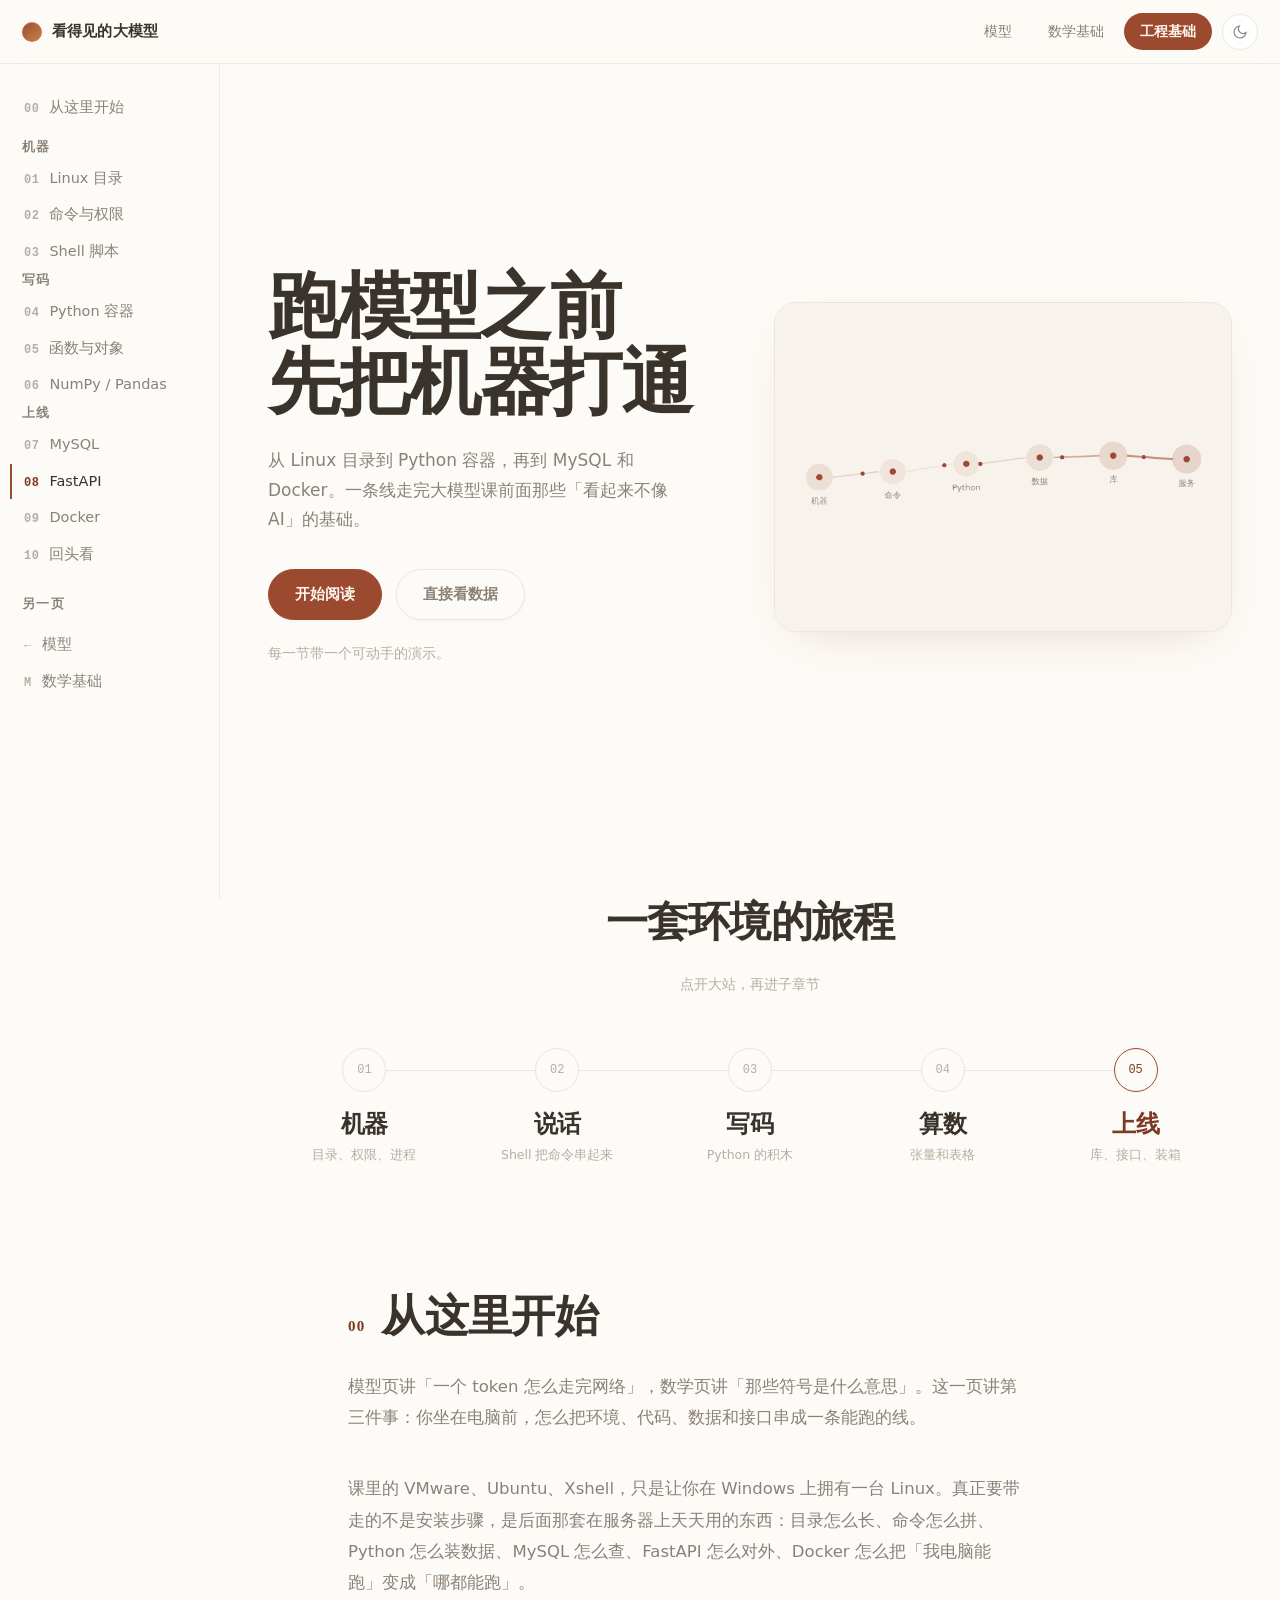
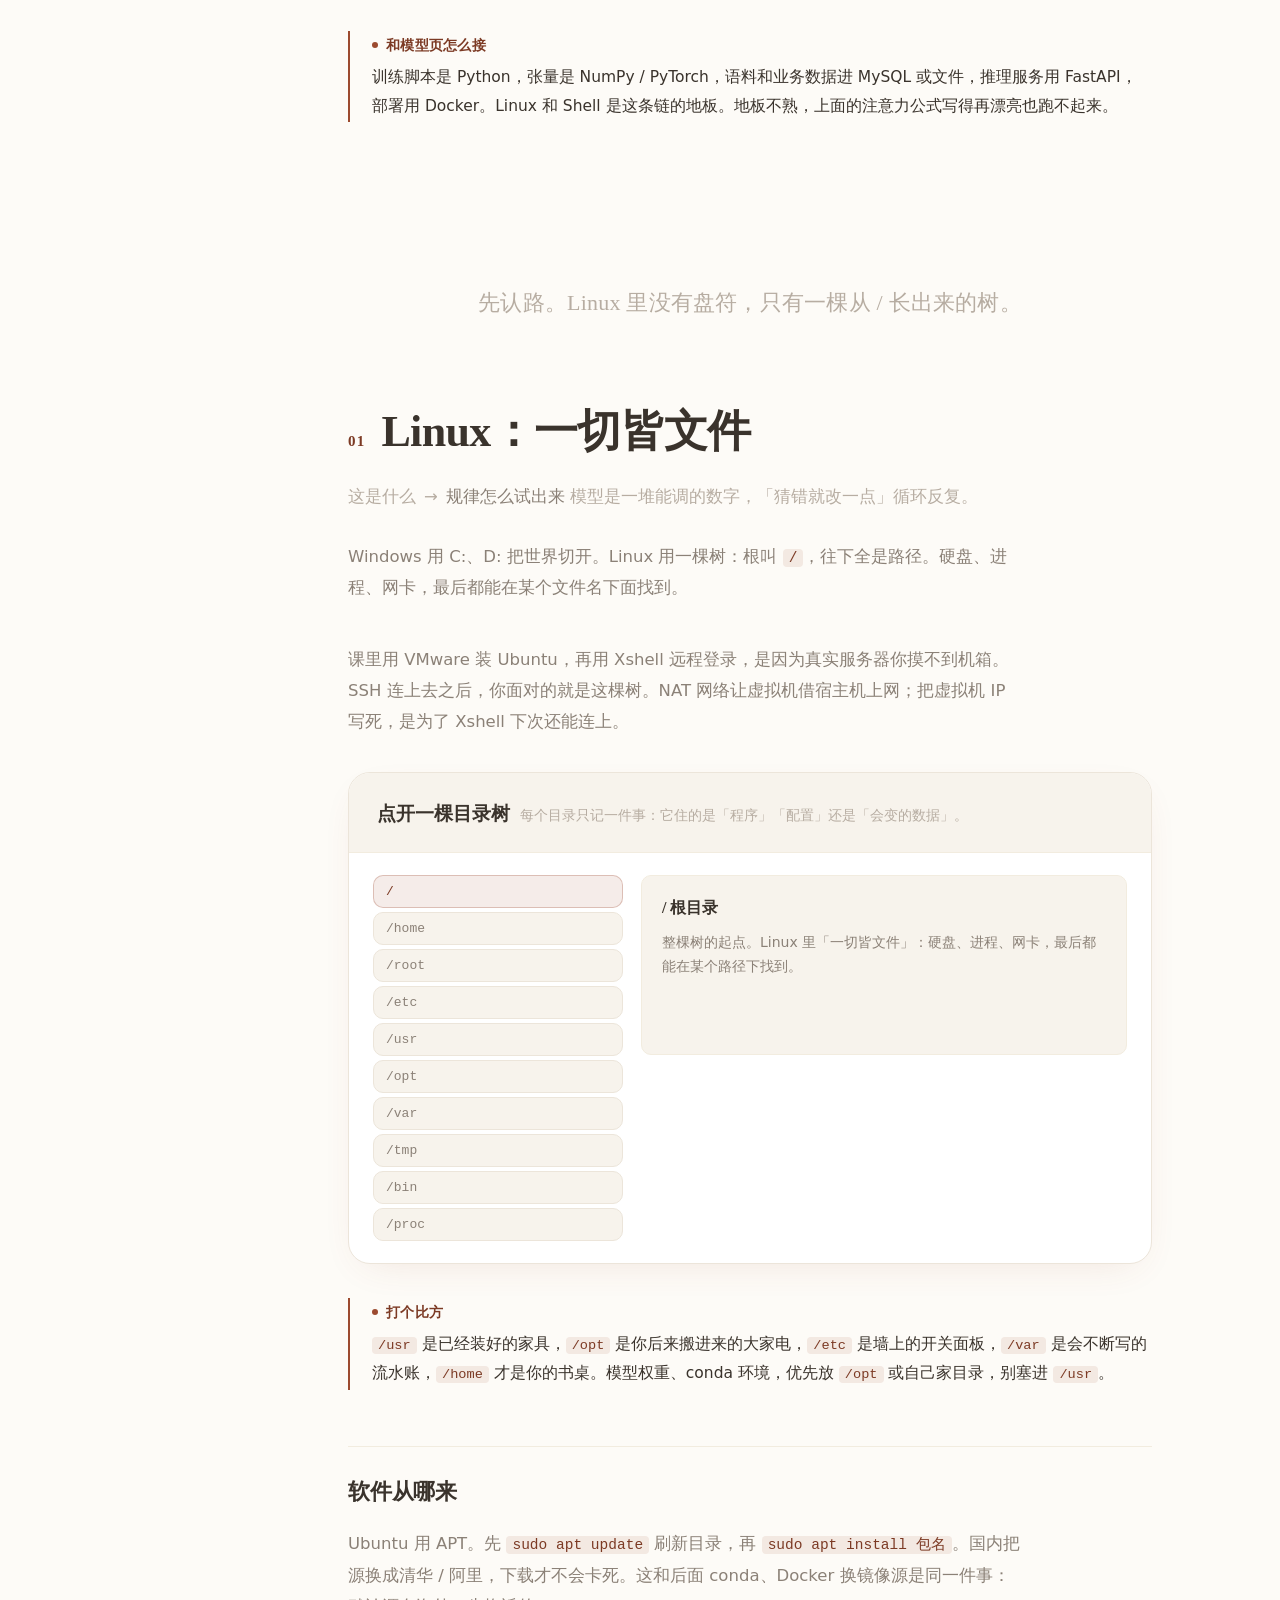
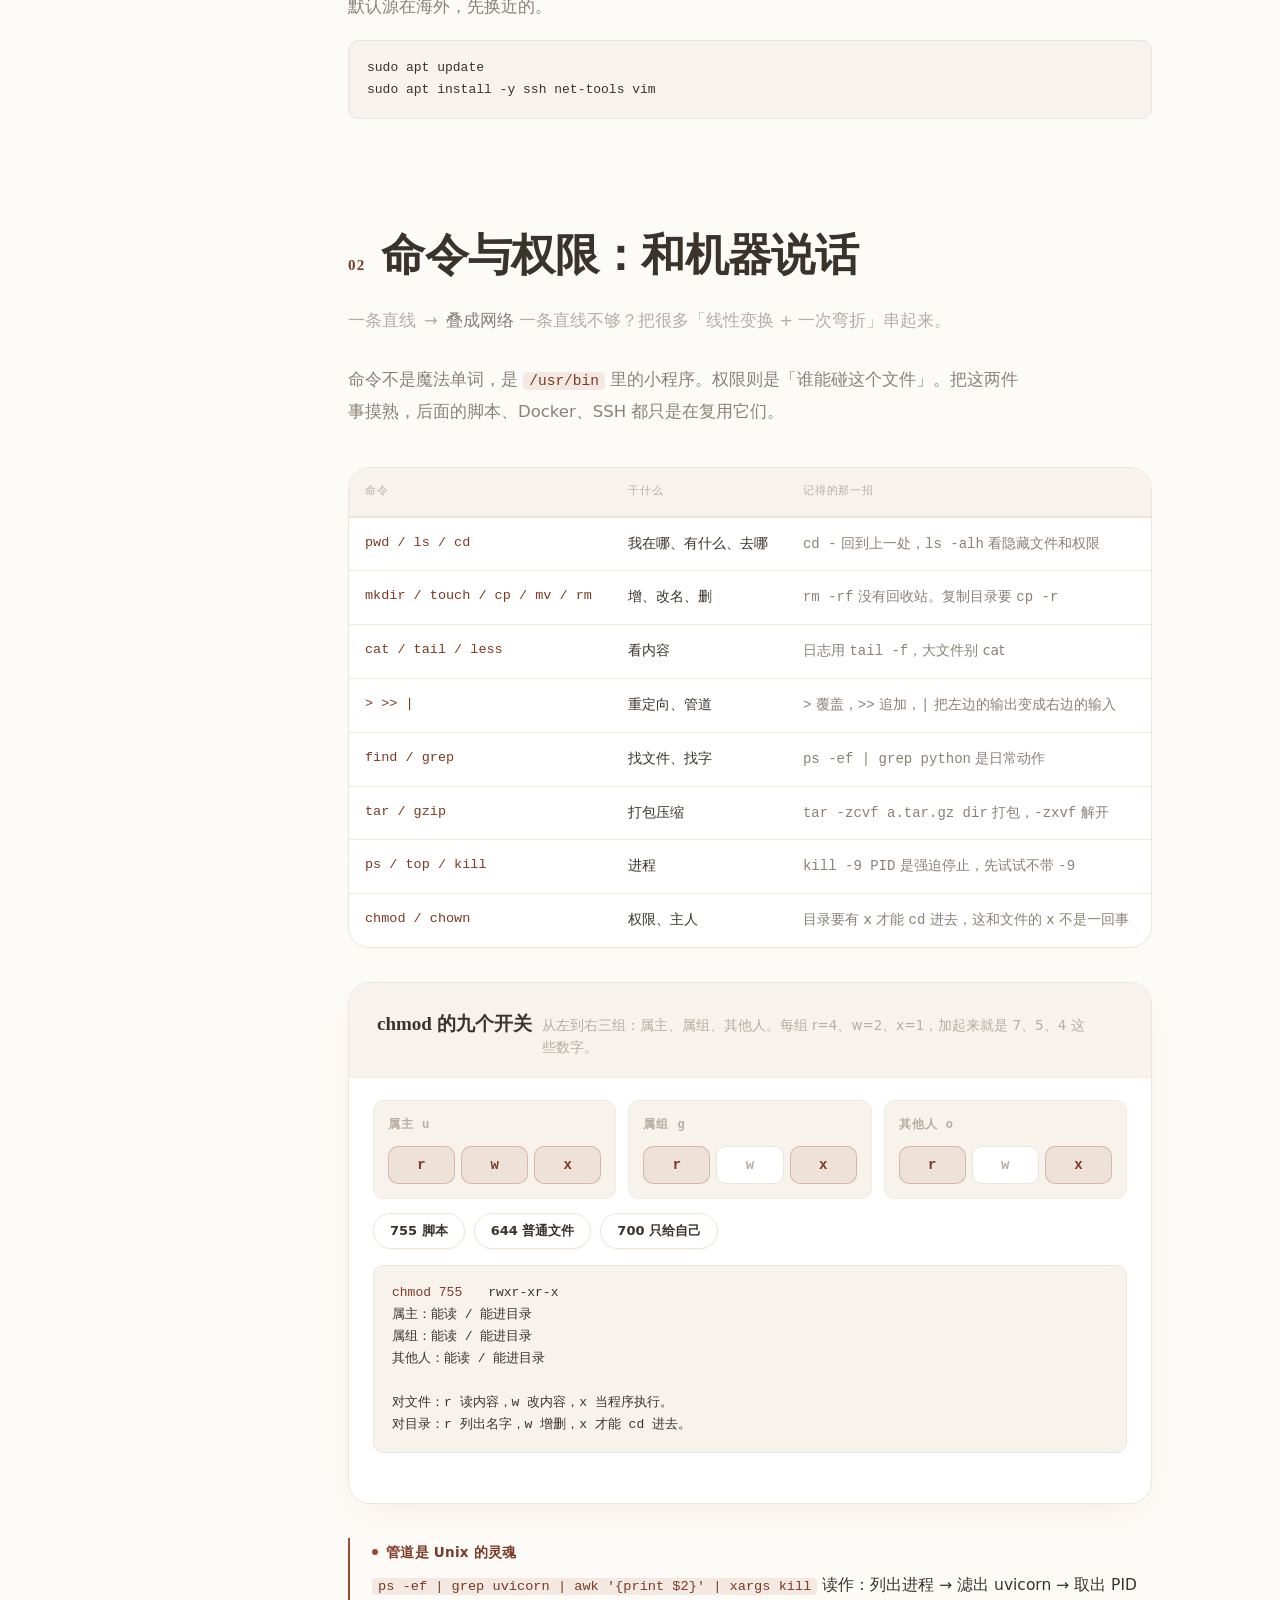
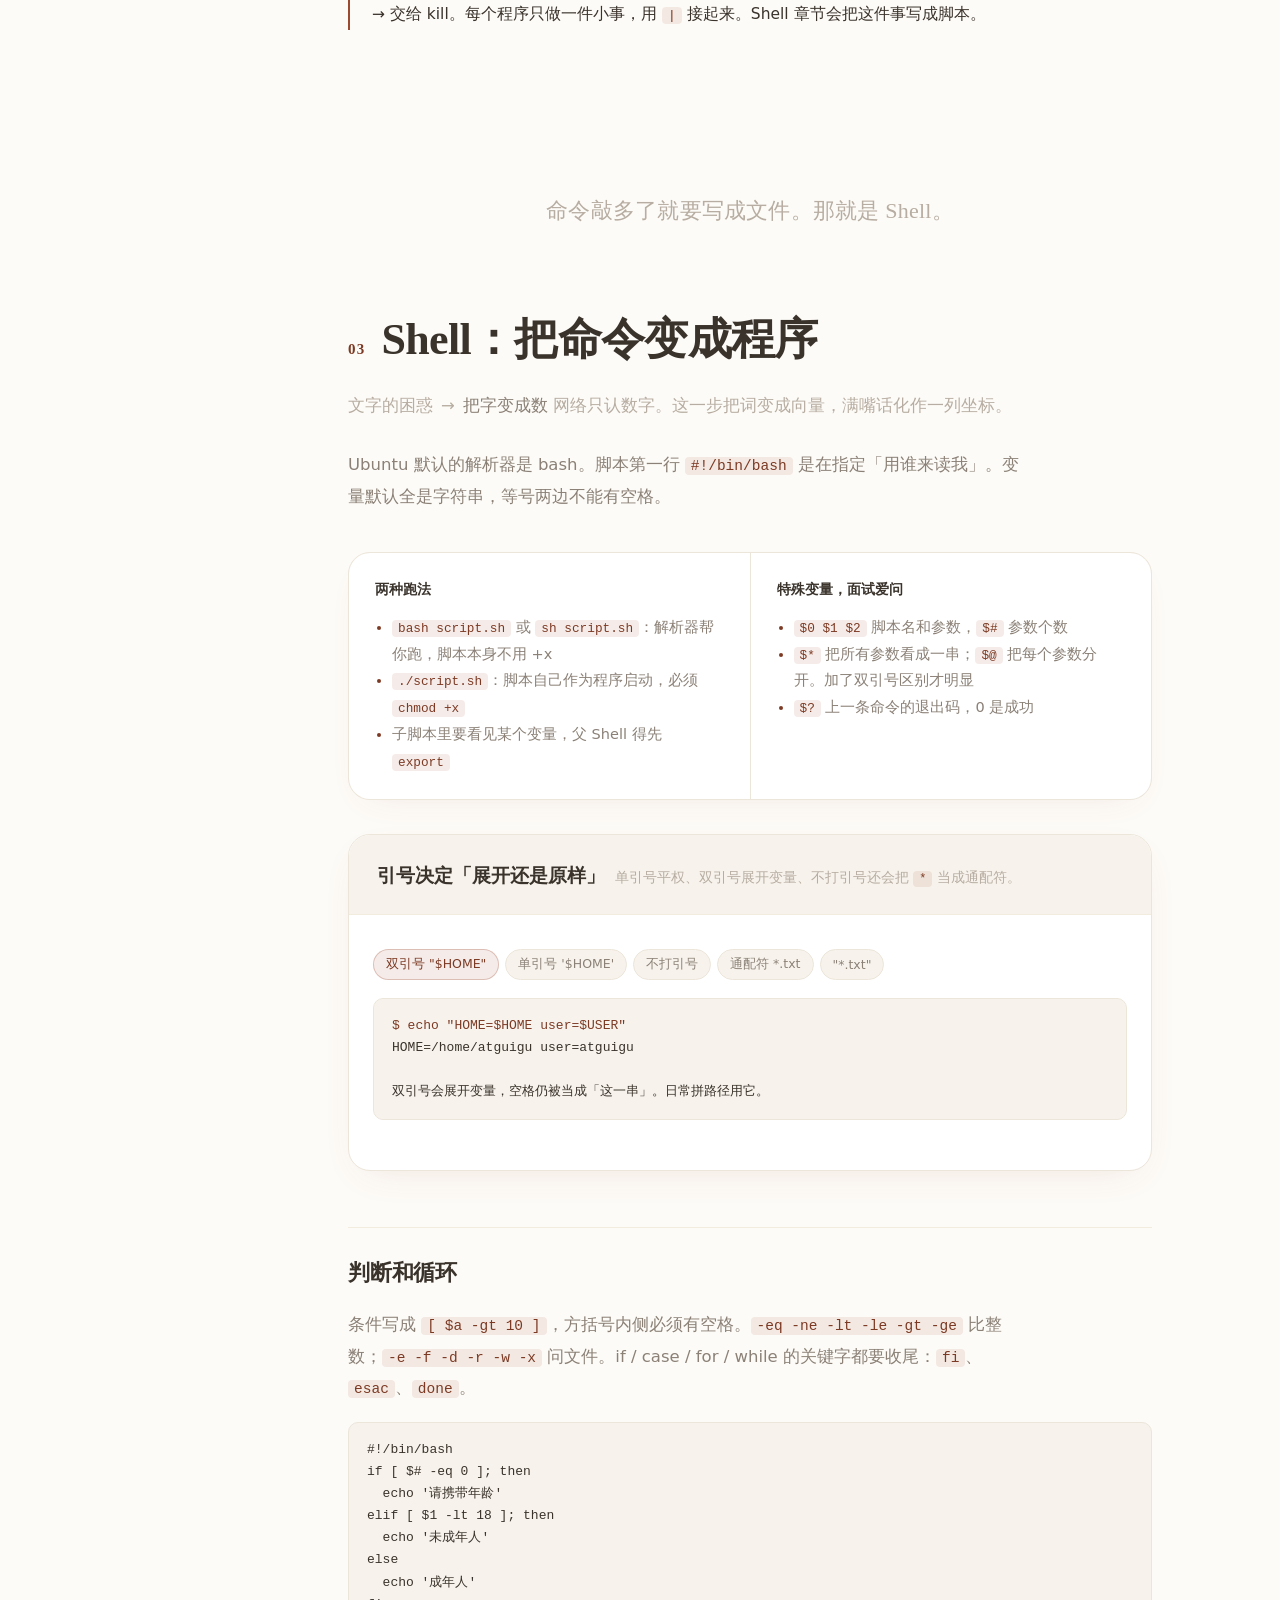
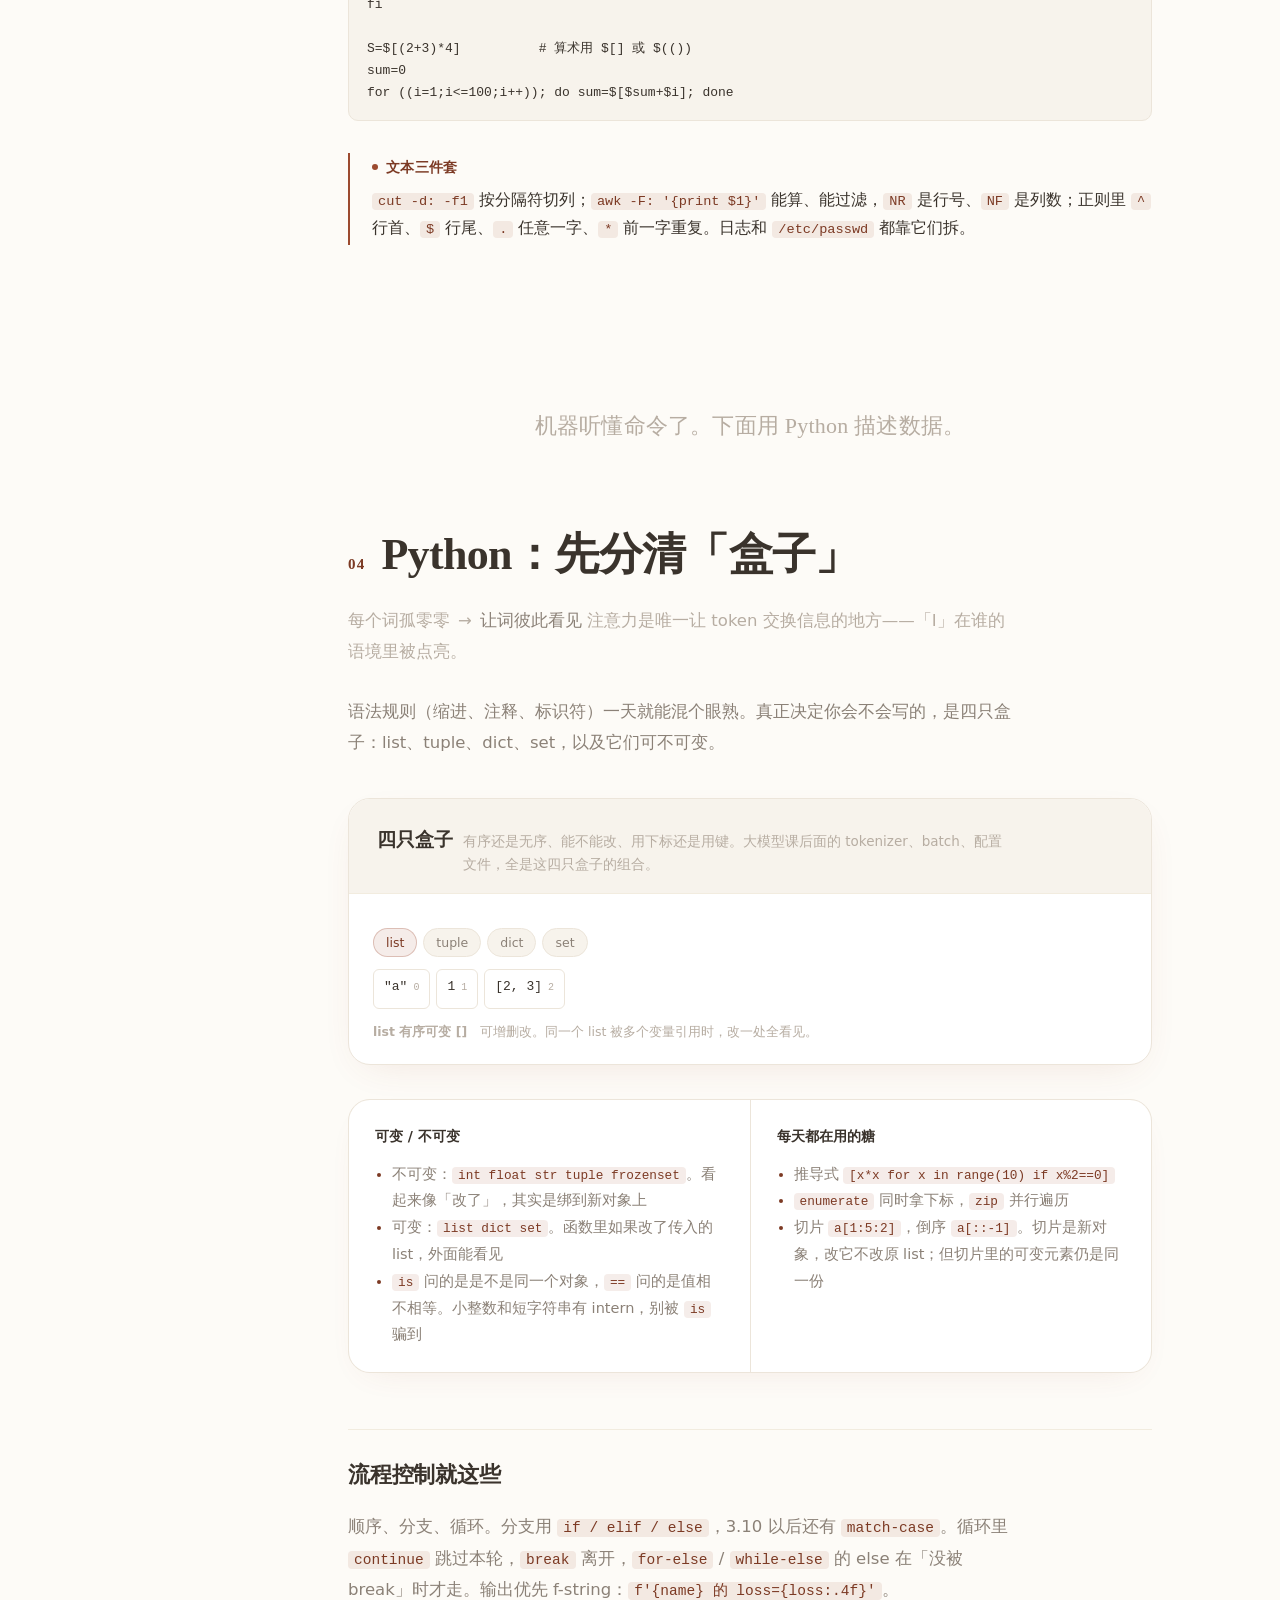
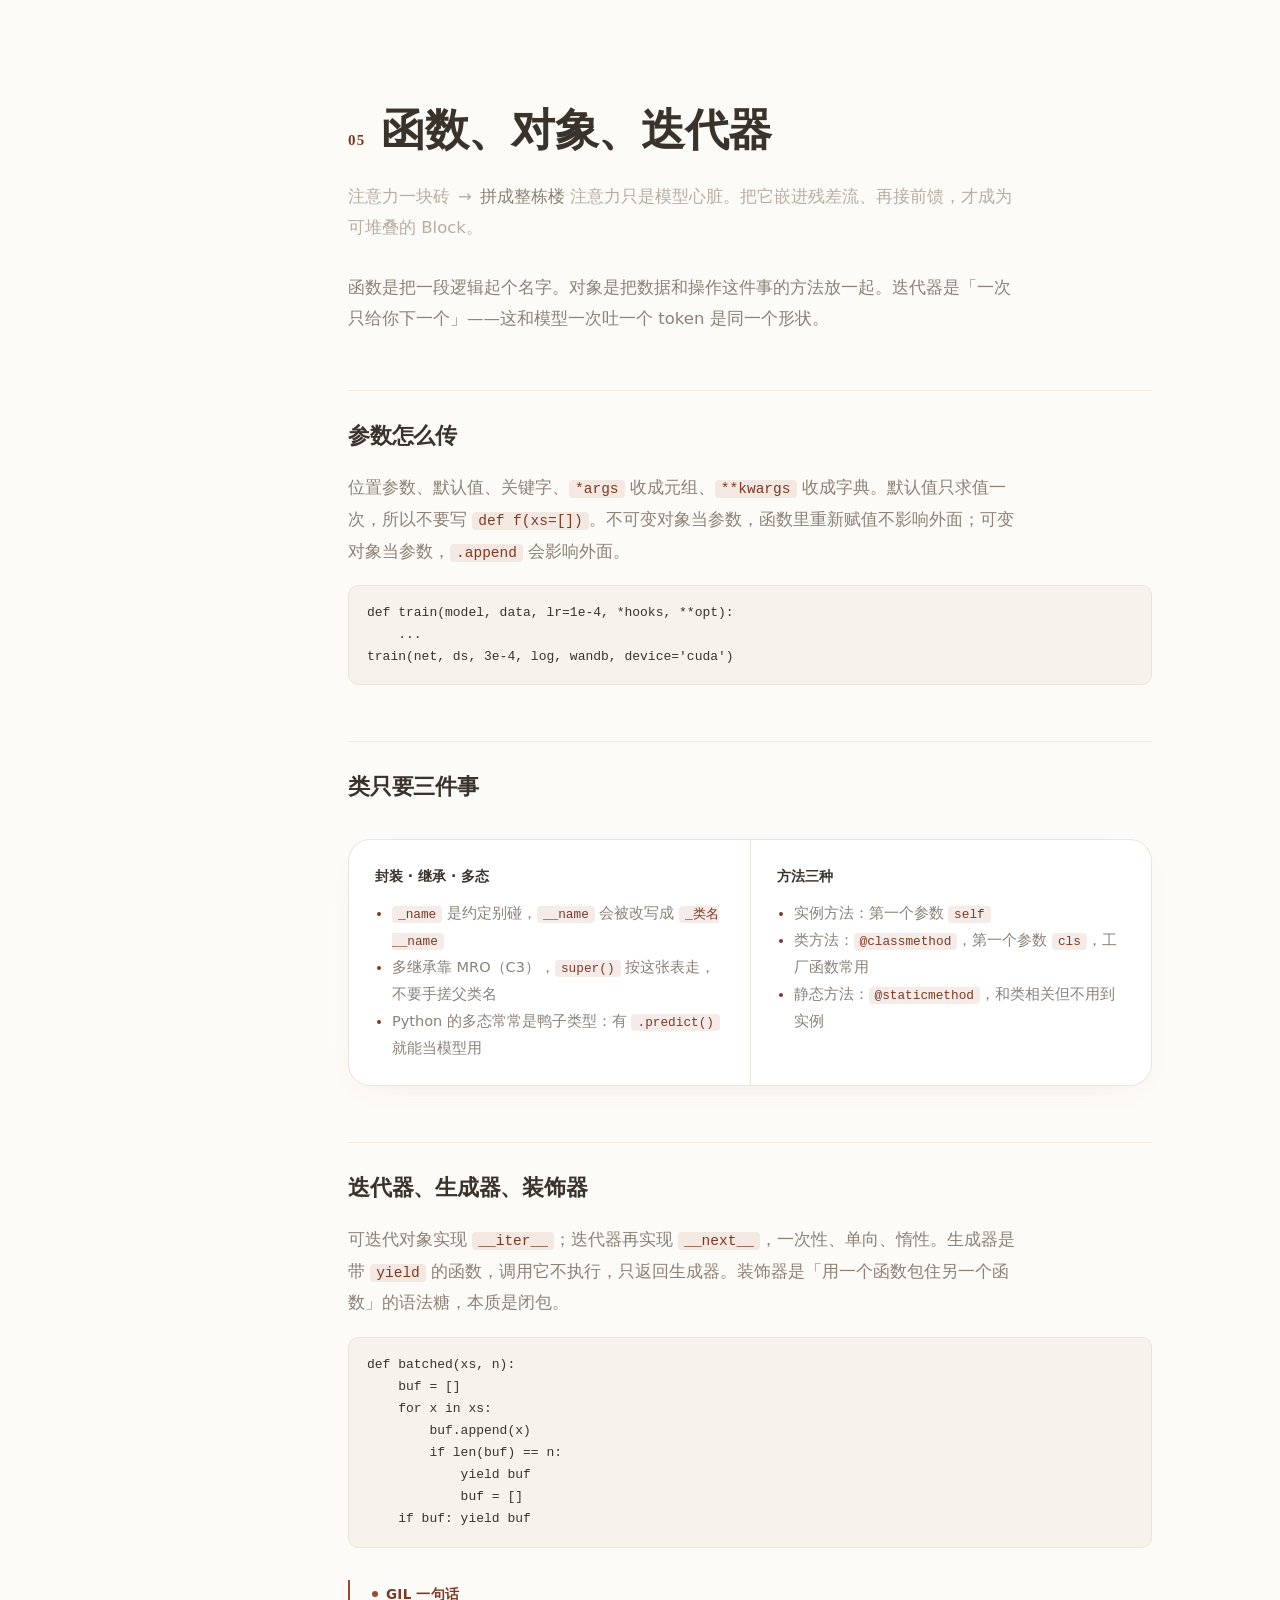
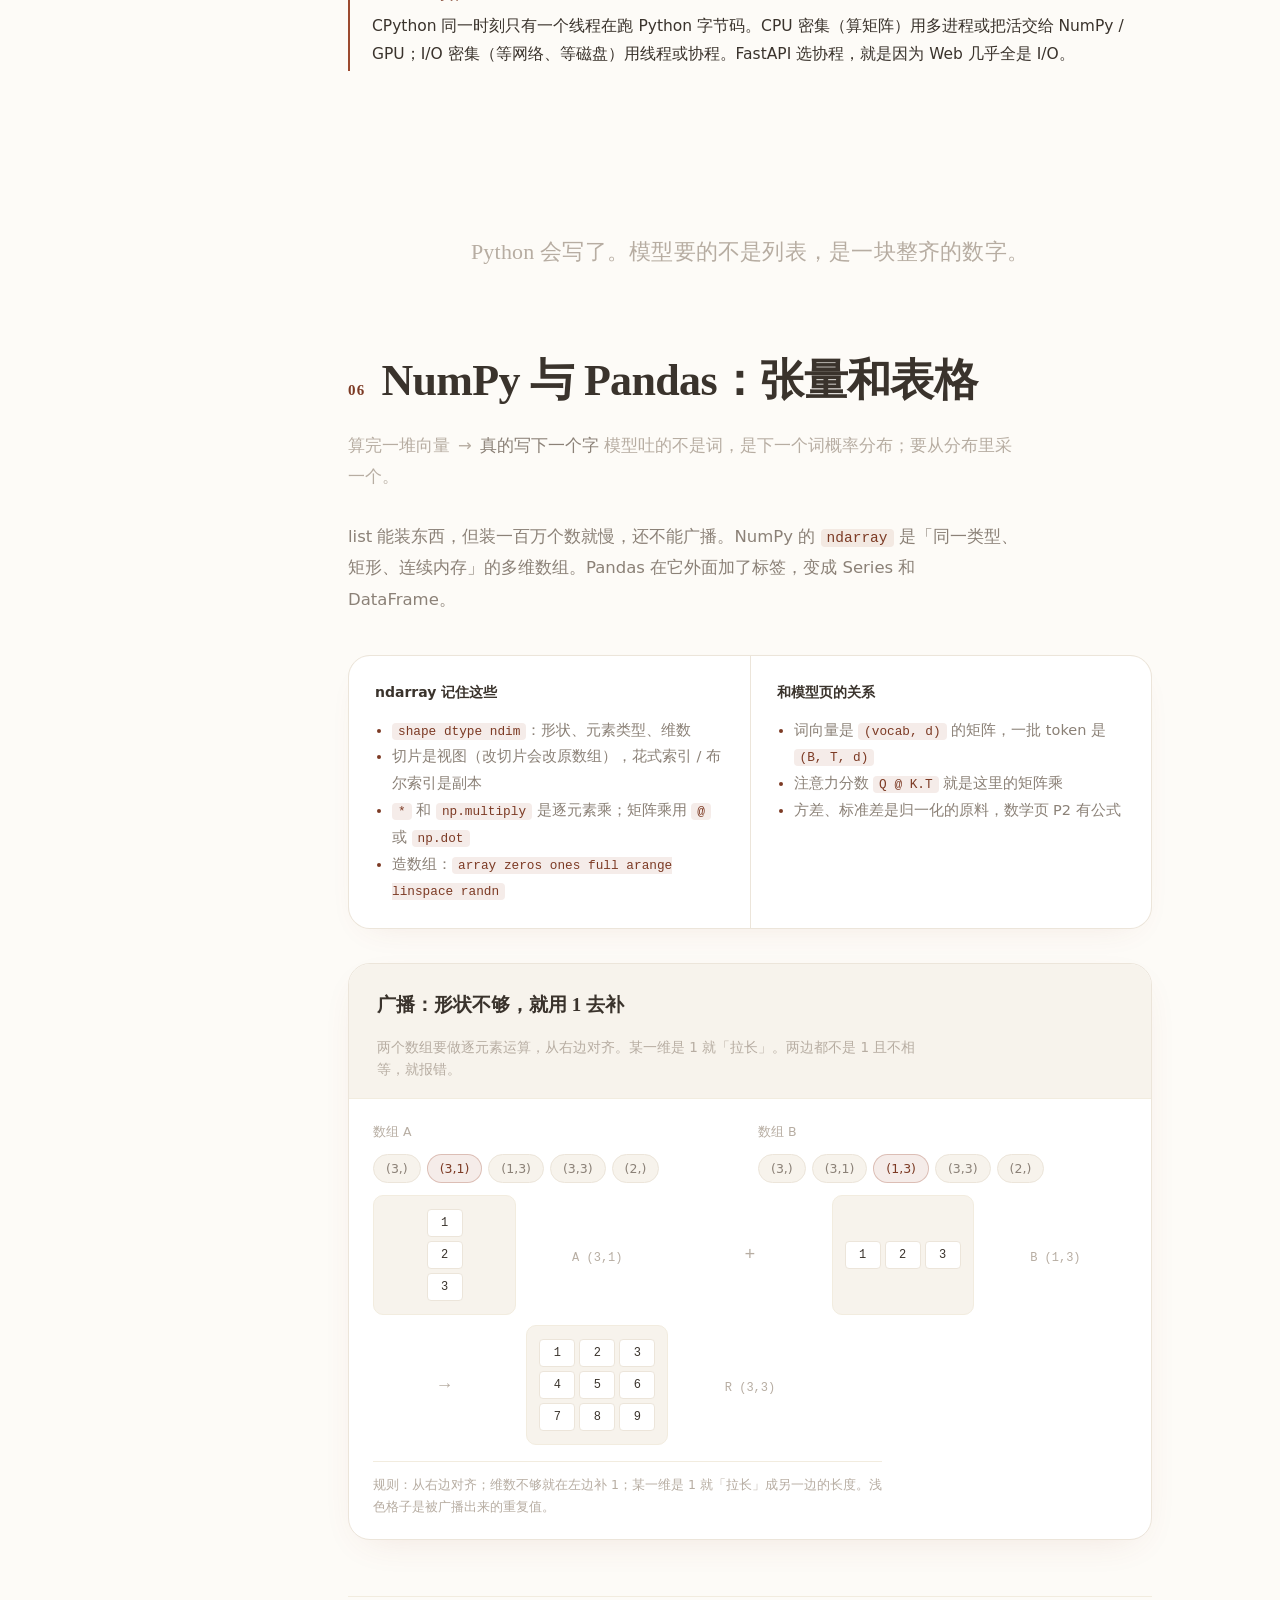
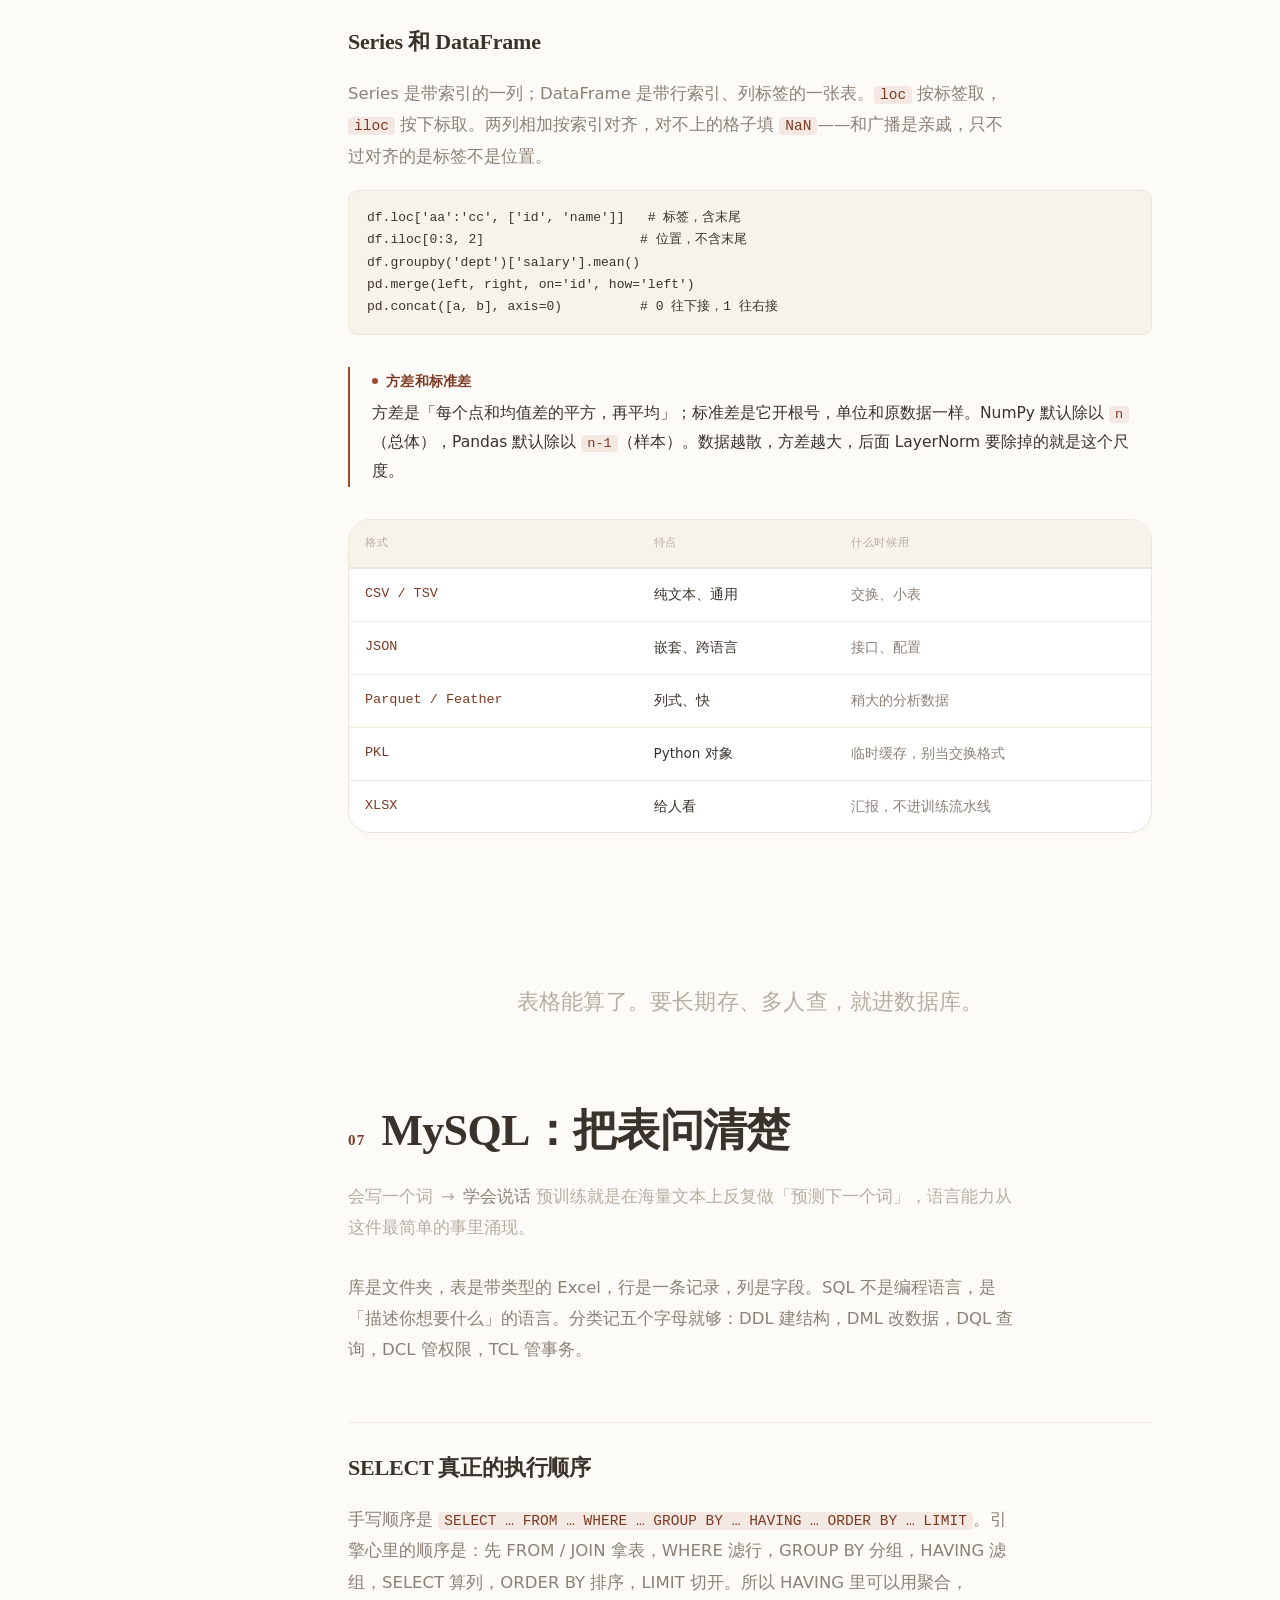
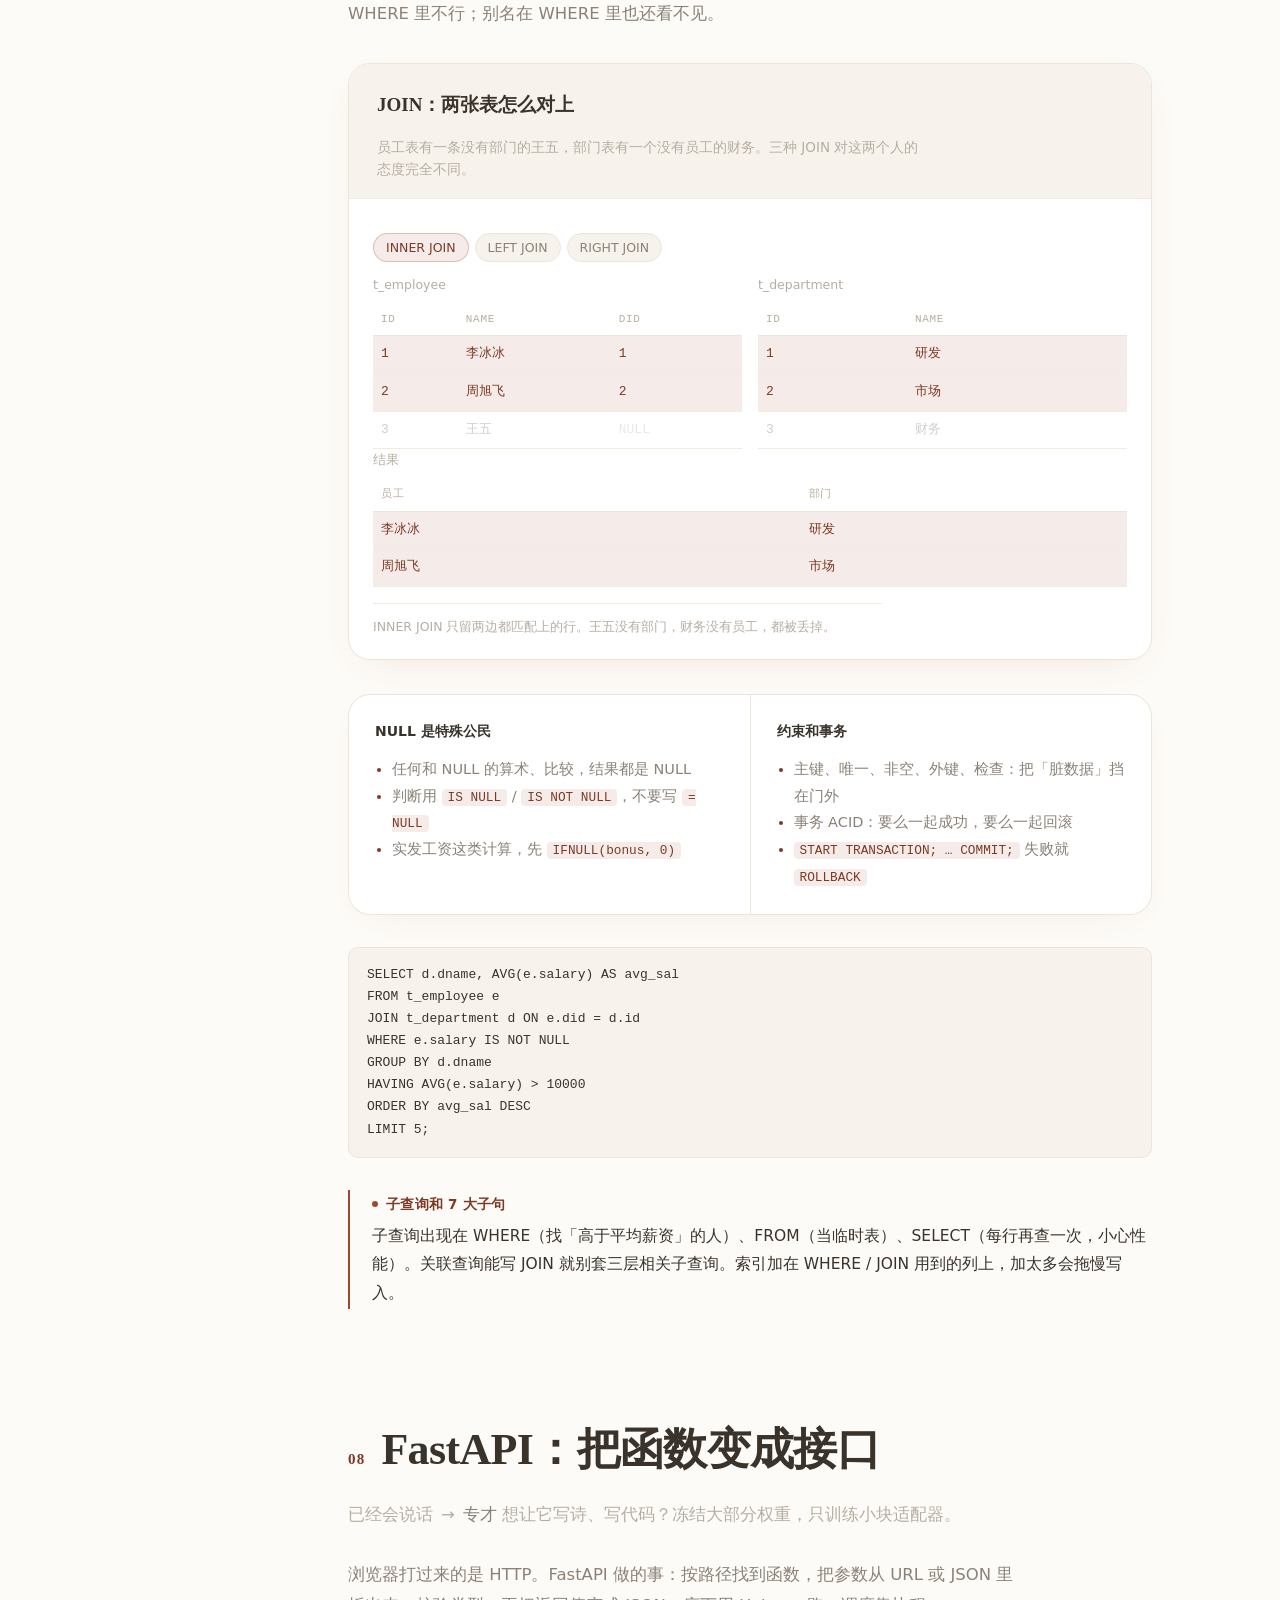
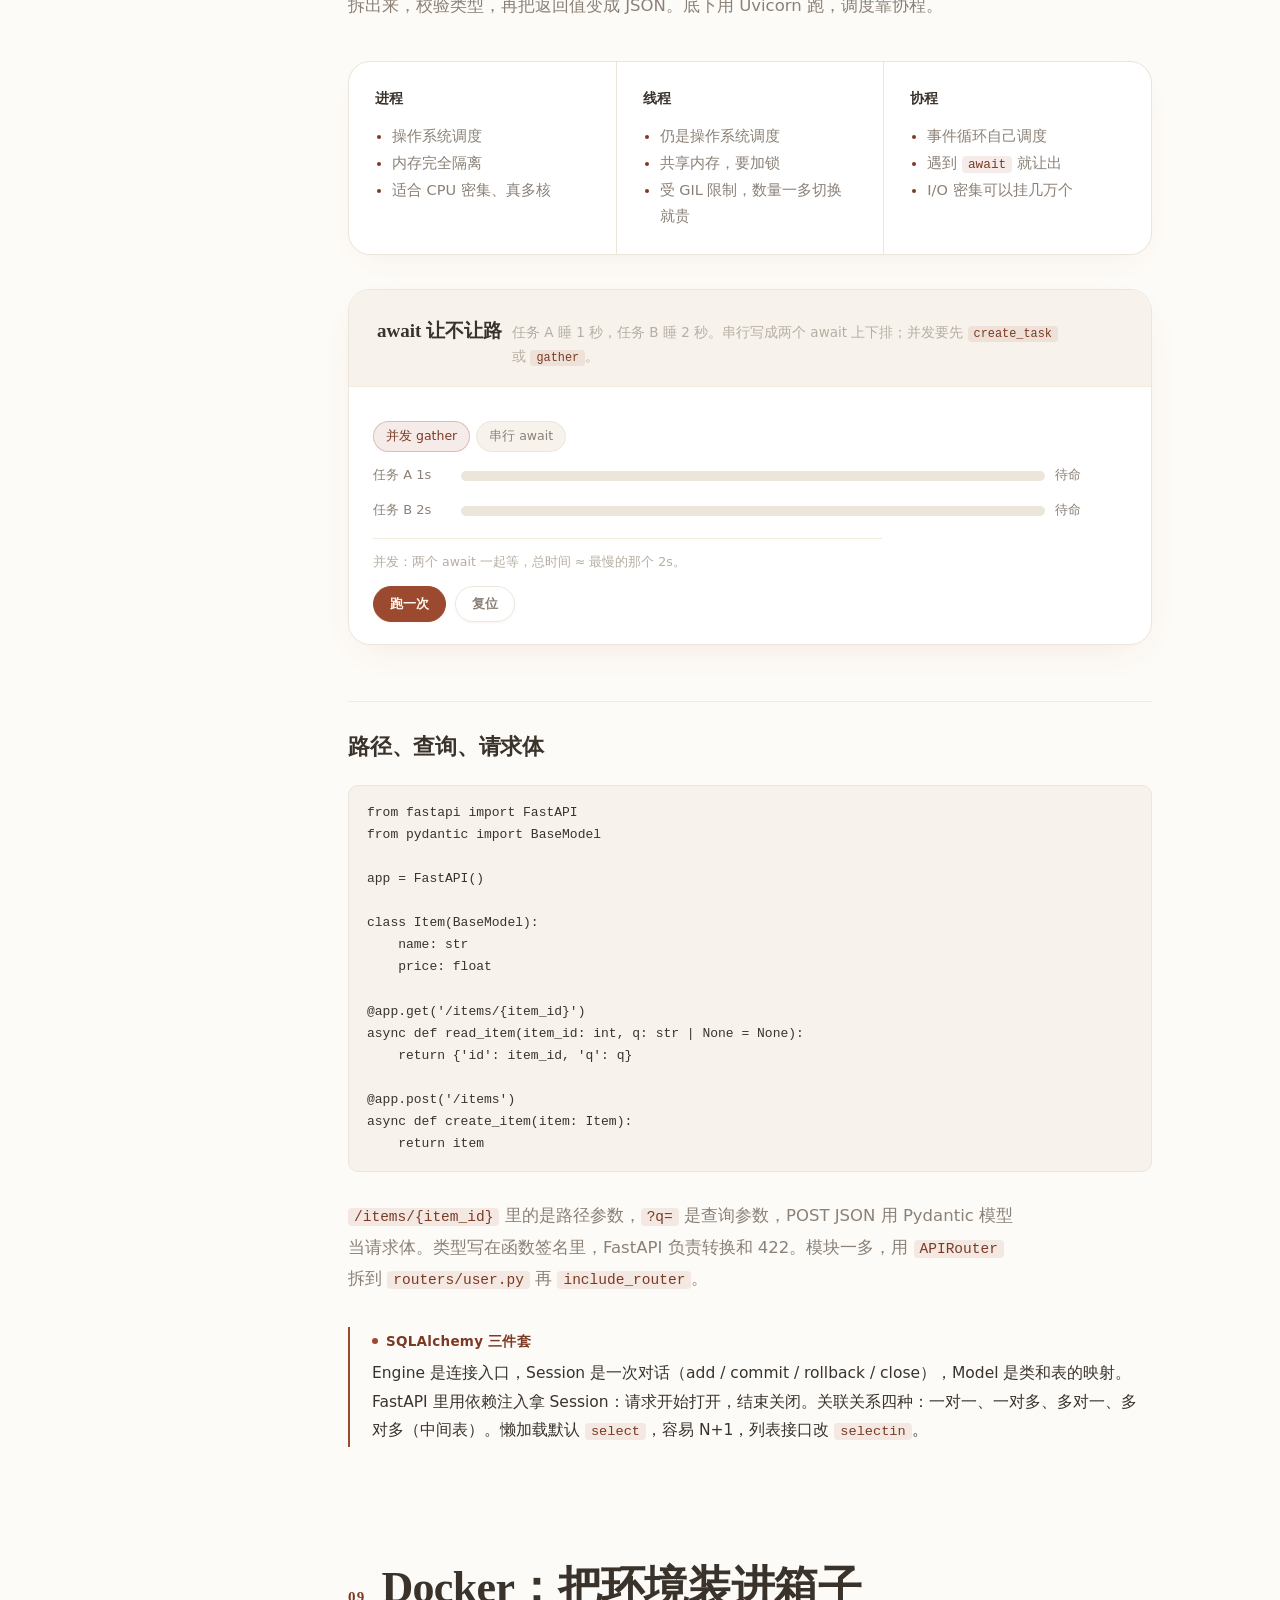
==== basics.html @ 913506ac "Publish Transformer illustrated guide" ====
<!DOCTYPE html>
<html lang="zh-CN">
<head>
<meta charset="utf-8">
<meta name="viewport" content="width=device-width, initial-scale=1">
<title>工程基础 · Linux、Python、MySQL、Docker</title>
<link rel="stylesheet" href="style.css">
<link rel="stylesheet" href="vendor/katex/katex.min.css">
<script>
  (function () {
    var t = localStorage.getItem('theme');
    if (!t) t = 'light';
    document.documentElement.setAttribute('data-theme', t);
  })();
</script>
</head>
<body>

<header class="topbar">
  <a class="brand" href="index.html">
    <span class="brand-mark"></span>
    <span class="brand-name">看得见的大模型</span>
  </a>
  <div class="topbar-right">
    <nav class="pagelinks">
      <a class="pagelink" href="index.html">模型</a>
      <a class="pagelink" href="math.html">数学基础</a>
      <a class="pagelink is-on" href="basics.html">工程基础</a>
    </nav>
    <button class="theme-btn" id="themeBtn" aria-label="切换深浅色">
      <svg class="i-moon" viewBox="0 0 24 24"><path d="M21 12.8A9 9 0 1 1 11.2 3a7 7 0 0 0 9.8 9.8z"/></svg>
      <svg class="i-sun" viewBox="0 0 24 24"><circle cx="12" cy="12" r="4.2"/><path d="M12 2v2M12 20v2M4.9 4.9l1.4 1.4M17.7 17.7l1.4 1.4M2 12h2M20 12h2M4.9 19.1l1.4-1.4M17.7 6.3l1.4-1.4"/></svg>
    </button>
  </div>
  <div class="progress"><i id="progressBar"></i><span class="progress-chap" id="progressChap"></span></div>
</header>

<aside class="rail">
  <ol class="rail-list">
    <li><a href="#primer"><b>00</b> 从这里开始</a></li>
    <li class="rail-sep" style="margin-top:12px">机器</li>
    <li><a href="#ch1"><b>01</b> Linux 目录</a></li>
    <li><a href="#ch2"><b>02</b> 命令与权限</a></li>
    <li><a href="#ch3"><b>03</b> Shell 脚本</a></li>
    <li class="rail-sep">写码</li>
    <li><a href="#ch4"><b>04</b> Python 容器</a></li>
    <li><a href="#ch5"><b>05</b> 函数与对象</a></li>
    <li><a href="#ch6"><b>06</b> NumPy / Pandas</a></li>
    <li class="rail-sep">上线</li>
    <li><a href="#ch7"><b>07</b> MySQL</a></li>
    <li><a href="#ch8"><b>08</b> FastAPI</a></li>
    <li><a href="#ch9"><b>09</b> Docker</a></li>
    <li><a href="#ch10"><b>10</b> 回头看</a></li>
  </ol>
  <div class="rail-sep">另一页</div>
  <ol class="rail-list">
    <li><a href="index.html"><b>←</b> 模型</a></li>
    <li><a href="math.html"><b>M</b> 数学基础</a></li>
  </ol>
</aside>

<main>

<section id="hero" class="hero">
  <div class="hero-copy">
    <h1>跑模型之前<br>先把机器打通</h1>
    <p class="hero-sub">从 Linux 目录到 Python 容器，再到 MySQL 和 Docker。一条线走完大模型课前面那些「看起来不像 AI」的基础。</p>
    <div class="hero-cta">
      <a class="btn btn-primary" href="#primer">开始阅读</a>
      <a class="btn btn-ghost" href="#ch6">直接看数据</a>
    </div>
    <p class="hero-quiet">每一节带一个可动手的演示。</p>
  </div>
  <div class="hero-viz">
    <canvas id="bHero" width="720" height="520" aria-label="工程基础流水线"></canvas>
  </div>
</section>

<section id="journey" class="journey">
  <div class="journey-head">
    <span class="journey-label">一套环境的旅程</span>
    <span class="journey-sub">点开大站，再进子章节</span>
  </div>
  <div class="journey-track">
    <div class="journey-hub" data-hub="os">
      <button type="button" class="journey-stop journey-hub-btn"><i>01</i><b>机器</b><small>目录、权限、进程</small></button>
      <div class="journey-subs">
        <button type="button" class="journey-substop" data-sec="ch1">01 Linux 目录</button>
        <button type="button" class="journey-substop" data-sec="ch2">02 命令与权限</button>
      </div>
    </div>
    <span class="j-link"></span>
    <div class="journey-hub" data-hub="sh">
      <button type="button" class="journey-stop journey-hub-btn"><i>02</i><b>说话</b><small>Shell 把命令串起来</small></button>
      <div class="journey-subs">
        <button type="button" class="journey-substop" data-sec="ch3">03 Shell 脚本</button>
      </div>
    </div>
    <span class="j-link"></span>
    <div class="journey-hub" data-hub="py">
      <button type="button" class="journey-stop journey-hub-btn"><i>03</i><b>写码</b><small>Python 的积木</small></button>
      <div class="journey-subs">
        <button type="button" class="journey-substop" data-sec="ch4">04 容器类型</button>
        <button type="button" class="journey-substop" data-sec="ch5">05 函数与对象</button>
      </div>
    </div>
    <span class="j-link"></span>
    <div class="journey-hub" data-hub="data">
      <button type="button" class="journey-stop journey-hub-btn"><i>04</i><b>算数</b><small>张量和表格</small></button>
      <div class="journey-subs">
        <button type="button" class="journey-substop" data-sec="ch6">06 NumPy / Pandas</button>
      </div>
    </div>
    <span class="j-link"></span>
    <div class="journey-hub" data-hub="ship">
      <button type="button" class="journey-stop journey-hub-btn"><i>05</i><b>上线</b><small>库、接口、装箱</small></button>
      <div class="journey-subs">
        <button type="button" class="journey-substop" data-sec="ch7">07 MySQL</button>
        <button type="button" class="journey-substop" data-sec="ch8">08 FastAPI</button>
        <button type="button" class="journey-substop" data-sec="ch9">09 Docker</button>
      </div>
    </div>
  </div>
</section>

<section id="primer" class="ch">
  <div class="ch-head"><span class="ch-num">00</span><h2>从这里开始</h2></div>
  <p class="lead">模型页讲「一个 token 怎么走完网络」，数学页讲「那些符号是什么意思」。这一页讲第三件事：你坐在电脑前，怎么把环境、代码、数据和接口串成一条能跑的线。</p>
  <p>课里的 VMware、Ubuntu、Xshell，只是让你在 Windows 上拥有一台 Linux。真正要带走的不是安装步骤，是后面那套在服务器上天天用的东西：目录怎么长、命令怎么拼、Python 怎么装数据、MySQL 怎么查、FastAPI 怎么对外、Docker 怎么把「我电脑能跑」变成「哪都能跑」。</p>
  <div class="note">
    <b>和模型页怎么接</b>
    训练脚本是 Python，张量是 NumPy / PyTorch，语料和业务数据进 MySQL 或文件，推理服务用 FastAPI，部署用 Docker。Linux 和 Shell 是这条链的地板。地板不熟，上面的注意力公式写得再漂亮也跑不起来。
  </div>
</section>

<div class="ch-air"><p>先认路。Linux 里没有盘符，只有一棵从 / 长出来的树。</p></div>

<section id="ch1" class="ch">
  <div class="ch-head"><span class="ch-num">01</span><h2>Linux：一切皆文件</h2></div>
  <p class="lead">Windows 用 C:、D: 把世界切开。Linux 用一棵树：根叫 <code>/</code>，往下全是路径。硬盘、进程、网卡，最后都能在某个文件名下面找到。</p>

  <p>课里用 VMware 装 Ubuntu，再用 Xshell 远程登录，是因为真实服务器你摸不到机箱。SSH 连上去之后，你面对的就是这棵树。NAT 网络让虚拟机借宿主机上网；把虚拟机 IP 写死，是为了 Xshell 下次还能连上。</p>

  <div class="demo" id="fsDemo">
    <div class="demo-head">
      <h3>点开一棵目录树</h3>
      <p>每个目录只记一件事：它住的是「程序」「配置」还是「会变的数据」。</p>
    </div>
    <div class="demo-body">
      <div class="tree">
        <div class="tree-list">
          <button class="tree-item" data-k="/">/</button>
          <button class="tree-item" data-k="/home">/home</button>
          <button class="tree-item" data-k="/root">/root</button>
          <button class="tree-item" data-k="/etc">/etc</button>
          <button class="tree-item" data-k="/usr">/usr</button>
          <button class="tree-item" data-k="/opt">/opt</button>
          <button class="tree-item" data-k="/var">/var</button>
          <button class="tree-item" data-k="/tmp">/tmp</button>
          <button class="tree-item" data-k="/bin">/bin</button>
          <button class="tree-item" data-k="/proc">/proc</button>
        </div>
        <div class="tree-detail" id="fsDetail"></div>
      </div>
    </div>
  </div>

  <div class="note">
    <b>打个比方</b>
    <code>/usr</code> 是已经装好的家具，<code>/opt</code> 是你后来搬进来的大家电，<code>/etc</code> 是墙上的开关面板，<code>/var</code> 是会不断写的流水账，<code>/home</code> 才是你的书桌。模型权重、conda 环境，优先放 <code>/opt</code> 或自己家目录，别塞进 <code>/usr</code>。
  </div>

  <h3 class="sub">软件从哪来</h3>
  <p>Ubuntu 用 APT。先 <code>sudo apt update</code> 刷新目录，再 <code>sudo apt install 包名</code>。国内把源换成清华 / 阿里，下载才不会卡死。这和后面 conda、Docker 换镜像源是同一件事：默认源在海外，先换近的。</p>
  <pre><code>sudo apt update
sudo apt install -y ssh net-tools vim</code></pre>
</section>

<section id="ch2" class="ch">
  <div class="ch-head"><span class="ch-num">02</span><h2>命令与权限：和机器说话</h2></div>
  <p class="lead">命令不是魔法单词，是 <code>/usr/bin</code> 里的小程序。权限则是「谁能碰这个文件」。把这两件事摸熟，后面的脚本、Docker、SSH 都只是在复用它们。</p>

  <table class="symtable wide">
    <thead><tr><th>命令</th><th>干什么</th><th>记得的那一招</th></tr></thead>
    <tbody>
      <tr><td>pwd / ls / cd</td><td>我在哪、有什么、去哪</td><td><code>cd -</code> 回到上一处，<code>ls -alh</code> 看隐藏文件和权限</td></tr>
      <tr><td>mkdir / touch / cp / mv / rm</td><td>增、改名、删</td><td><code>rm -rf</code> 没有回收站。复制目录要 <code>cp -r</code></td></tr>
      <tr><td>cat / tail / less</td><td>看内容</td><td>日志用 <code>tail -f</code>，大文件别 cat</td></tr>
      <tr><td>&gt;  &gt;&gt;  |</td><td>重定向、管道</td><td><code>&gt;</code> 覆盖，<code>&gt;&gt;</code> 追加，<code>|</code> 把左边的输出变成右边的输入</td></tr>
      <tr><td>find / grep</td><td>找文件、找字</td><td><code>ps -ef | grep python</code> 是日常动作</td></tr>
      <tr><td>tar / gzip</td><td>打包压缩</td><td><code>tar -zcvf a.tar.gz dir</code> 打包，<code>-zxvf</code> 解开</td></tr>
      <tr><td>ps / top / kill</td><td>进程</td><td><code>kill -9 PID</code> 是强迫停止，先试试不带 <code>-9</code></td></tr>
      <tr><td>chmod / chown</td><td>权限、主人</td><td>目录要有 x 才能 <code>cd</code> 进去，这和文件的 x 不是一回事</td></tr>
    </tbody>
  </table>

  <div class="demo">
    <div class="demo-head">
      <h3>chmod 的九个开关</h3>
      <p>从左到右三组：属主、属组、其他人。每组 r=4、w=2、x=1，加起来就是 7、5、4 这些数字。</p>
    </div>
    <div class="demo-body">
      <div class="perm">
        <div class="perm-g"><h4>属主 u</h4><div class="perm-bits">
          <button class="perm-bit is-on">r</button><button class="perm-bit is-on">w</button><button class="perm-bit is-on">x</button>
        </div></div>
        <div class="perm-g"><h4>属组 g</h4><div class="perm-bits">
          <button class="perm-bit is-on">r</button><button class="perm-bit">w</button><button class="perm-bit is-on">x</button>
        </div></div>
        <div class="perm-g"><h4>其他人 o</h4><div class="perm-bits">
          <button class="perm-bit is-on">r</button><button class="perm-bit">w</button><button class="perm-bit is-on">x</button>
        </div></div>
      </div>
      <div class="btn-row">
        <button class="btn btn-sm" data-perm="755">755 脚本</button>
        <button class="btn btn-sm" data-perm="644">644 普通文件</button>
        <button class="btn btn-sm" data-perm="700">700 只给自己</button>
      </div>
      <pre class="term" id="permOut" style="margin-top:16px"></pre>
    </div>
  </div>

  <div class="note">
    <b>管道是 Unix 的灵魂</b>
    <code>ps -ef | grep uvicorn | awk '{print $2}' | xargs kill</code> 读作：列出进程 → 滤出 uvicorn → 取出 PID → 交给 kill。每个程序只做一件小事，用 <code>|</code> 接起来。Shell 章节会把这件事写成脚本。
  </div>
</section>

<div class="ch-air"><p>命令敲多了就要写成文件。那就是 Shell。</p></div>

<section id="ch3" class="ch">
  <div class="ch-head"><span class="ch-num">03</span><h2>Shell：把命令变成程序</h2></div>
  <p class="lead">Ubuntu 默认的解析器是 bash。脚本第一行 <code>#!/bin/bash</code> 是在指定「用谁来读我」。变量默认全是字符串，等号两边不能有空格。</p>

  <div class="compare">
    <div class="cmp-col"><h4>两种跑法</h4>
      <ul>
        <li><code>bash script.sh</code> 或 <code>sh script.sh</code>：解析器帮你跑，脚本本身不用 +x</li>
        <li><code>./script.sh</code>：脚本自己作为程序启动，必须 <code>chmod +x</code></li>
        <li>子脚本里要看见某个变量，父 Shell 得先 <code>export</code></li>
      </ul>
    </div>
    <div class="cmp-col"><h4>特殊变量，面试爱问</h4>
      <ul>
        <li><code>$0 $1 $2</code> 脚本名和参数，<code>$#</code> 参数个数</li>
        <li><code>$*</code> 把所有参数看成一串；<code>$@</code> 把每个参数分开。加了双引号区别才明显</li>
        <li><code>$?</code> 上一条命令的退出码，0 是成功</li>
      </ul>
    </div>
  </div>

  <div class="demo" id="shDemo">
    <div class="demo-head">
      <h3>引号决定「展开还是原样」</h3>
      <p>单引号平权、双引号展开变量、不打引号还会把 <code>*</code> 当成通配符。</p>
    </div>
    <div class="demo-body">
      <div class="chip-row">
        <button class="chip is-on" data-mode="double">双引号 "$HOME"</button>
        <button class="chip" data-mode="single">单引号 '$HOME'</button>
        <button class="chip" data-mode="none">不打引号</button>
        <button class="chip" data-mode="star">通配符 *.txt</button>
        <button class="chip" data-mode="qstar">"*.txt"</button>
      </div>
      <pre class="term" id="shOut"></pre>
    </div>
  </div>

  <h3 class="sub">判断和循环</h3>
  <p>条件写成 <code>[ $a -gt 10 ]</code>，方括号内侧必须有空格。<code>-eq -ne -lt -le -gt -ge</code> 比整数；<code>-e -f -d -r -w -x</code> 问文件。if / case / for / while 的关键字都要收尾：<code>fi</code>、<code>esac</code>、<code>done</code>。</p>
  <pre><code>#!/bin/bash
if [ $# -eq 0 ]; then
  echo '请携带年龄'
elif [ $1 -lt 18 ]; then
  echo '未成年人'
else
  echo '成年人'
fi

S=$[(2+3)*4]          # 算术用 $[] 或 $(())
sum=0
for ((i=1;i<=100;i++)); do sum=$[$sum+$i]; done</code></pre>

  <div class="note">
    <b>文本三件套</b>
    <code>cut -d: -f1</code> 按分隔符切列；<code>awk -F: '{print $1}'</code> 能算、能过滤，<code>NR</code> 是行号、<code>NF</code> 是列数；正则里 <code>^</code> 行首、<code>$</code> 行尾、<code>.</code> 任意一字、<code>*</code> 前一字重复。日志和 <code>/etc/passwd</code> 都靠它们拆。
  </div>
</section>

<div class="ch-air"><p>机器听懂命令了。下面用 Python 描述数据。</p></div>

<section id="ch4" class="ch">
  <div class="ch-head"><span class="ch-num">04</span><h2>Python：先分清「盒子」</h2></div>
  <p class="lead">语法规则（缩进、注释、标识符）一天就能混个眼熟。真正决定你会不会写的，是四只盒子：list、tuple、dict、set，以及它们可不可变。</p>

  <div class="demo" id="boxDemo">
    <div class="demo-head">
      <h3>四只盒子</h3>
      <p>有序还是无序、能不能改、用下标还是用键。大模型课后面的 tokenizer、batch、配置文件，全是这四只盒子的组合。</p>
    </div>
    <div class="demo-body">
      <div class="chip-row">
        <button class="chip is-on" data-k="list">list</button>
        <button class="chip" data-k="tuple">tuple</button>
        <button class="chip" data-k="dict">dict</button>
        <button class="chip" data-k="set">set</button>
      </div>
      <div id="boxStage"></div>
    </div>
  </div>

  <div class="compare">
    <div class="cmp-col"><h4>可变 / 不可变</h4>
      <ul>
        <li>不可变：<code>int float str tuple frozenset</code>。看起来像「改了」，其实是绑到新对象上</li>
        <li>可变：<code>list dict set</code>。函数里如果改了传入的 list，外面能看见</li>
        <li><code>is</code> 问的是是不是同一个对象，<code>==</code> 问的是值相不相等。小整数和短字符串有 intern，别被 <code>is</code> 骗到</li>
      </ul>
    </div>
    <div class="cmp-col"><h4>每天都在用的糖</h4>
      <ul>
        <li>推导式 <code>[x*x for x in range(10) if x%2==0]</code></li>
        <li><code>enumerate</code> 同时拿下标，<code>zip</code> 并行遍历</li>
        <li>切片 <code>a[1:5:2]</code>，倒序 <code>a[::-1]</code>。切片是新对象，改它不改原 list；但切片里的可变元素仍是同一份</li>
      </ul>
    </div>
  </div>

  <h3 class="sub">流程控制就这些</h3>
  <p>顺序、分支、循环。分支用 <code>if / elif / else</code>，3.10 以后还有 <code>match-case</code>。循环里 <code>continue</code> 跳过本轮，<code>break</code> 离开，<code>for-else</code> / <code>while-else</code> 的 else 在「没被 break」时才走。输出优先 f-string：<code>f'{name} 的 loss={loss:.4f}'</code>。</p>
</section>

<section id="ch5" class="ch">
  <div class="ch-head"><span class="ch-num">05</span><h2>函数、对象、迭代器</h2></div>
  <p class="lead">函数是把一段逻辑起个名字。对象是把数据和操作这件事的方法放一起。迭代器是「一次只给你下一个」——这和模型一次吐一个 token 是同一个形状。</p>

  <h3 class="sub">参数怎么传</h3>
  <p>位置参数、默认值、关键字、<code>*args</code> 收成元组、<code>**kwargs</code> 收成字典。默认值只求值一次，所以不要写 <code>def f(xs=[])</code>。不可变对象当参数，函数里重新赋值不影响外面；可变对象当参数，<code>.append</code> 会影响外面。</p>
  <pre><code>def train(model, data, lr=1e-4, *hooks, **opt):
    ...
train(net, ds, 3e-4, log, wandb, device='cuda')</code></pre>

  <h3 class="sub">类只要三件事</h3>
  <div class="compare">
    <div class="cmp-col"><h4>封装 · 继承 · 多态</h4>
      <ul>
        <li><code>_name</code> 是约定别碰，<code>__name</code> 会被改写成 <code>_类名__name</code></li>
        <li>多继承靠 MRO（C3），<code>super()</code> 按这张表走，不要手搓父类名</li>
        <li>Python 的多态常常是鸭子类型：有 <code>.predict()</code> 就能当模型用</li>
      </ul>
    </div>
    <div class="cmp-col"><h4>方法三种</h4>
      <ul>
        <li>实例方法：第一个参数 <code>self</code></li>
        <li>类方法：<code>@classmethod</code>，第一个参数 <code>cls</code>，工厂函数常用</li>
        <li>静态方法：<code>@staticmethod</code>，和类相关但不用到实例</li>
      </ul>
    </div>
  </div>

  <h3 class="sub">迭代器、生成器、装饰器</h3>
  <p>可迭代对象实现 <code>__iter__</code>；迭代器再实现 <code>__next__</code>，一次性、单向、惰性。生成器是带 <code>yield</code> 的函数，调用它不执行，只返回生成器。装饰器是「用一个函数包住另一个函数」的语法糖，本质是闭包。</p>
  <pre><code>def batched(xs, n):
    buf = []
    for x in xs:
        buf.append(x)
        if len(buf) == n:
            yield buf
            buf = []
    if buf: yield buf</code></pre>

  <div class="note">
    <b>GIL 一句话</b>
    CPython 同一时刻只有一个线程在跑 Python 字节码。CPU 密集（算矩阵）用多进程或把活交给 NumPy / GPU；I/O 密集（等网络、等磁盘）用线程或协程。FastAPI 选协程，就是因为 Web 几乎全是 I/O。
  </div>
</section>

<div class="ch-air"><p>Python 会写了。模型要的不是列表，是一块整齐的数字。</p></div>

<section id="ch6" class="ch">
  <div class="ch-head"><span class="ch-num">06</span><h2>NumPy 与 Pandas：张量和表格</h2></div>
  <p class="lead">list 能装东西，但装一百万个数就慢，还不能广播。NumPy 的 <code>ndarray</code> 是「同一类型、矩形、连续内存」的多维数组。Pandas 在它外面加了标签，变成 Series 和 DataFrame。</p>

  <div class="compare">
    <div class="cmp-col"><h4>ndarray 记住这些</h4>
      <ul>
        <li><code>shape dtype ndim</code>：形状、元素类型、维数</li>
        <li>切片是视图（改切片会改原数组），花式索引 / 布尔索引是副本</li>
        <li><code>*</code> 和 <code>np.multiply</code> 是逐元素乘；矩阵乘用 <code>@</code> 或 <code>np.dot</code></li>
        <li>造数组：<code>array zeros ones full arange linspace randn</code></li>
      </ul>
    </div>
    <div class="cmp-col"><h4>和模型页的关系</h4>
      <ul>
        <li>词向量是 <code>(vocab, d)</code> 的矩阵，一批 token 是 <code>(B, T, d)</code></li>
        <li>注意力分数 <code>Q @ K.T</code> 就是这里的矩阵乘</li>
        <li>方差、标准差是归一化的原料，数学页 P2 有公式</li>
      </ul>
    </div>
  </div>

  <div class="demo">
    <div class="demo-head">
      <h3>广播：形状不够，就用 1 去补</h3>
      <p>两个数组要做逐元素运算，从右边对齐。某一维是 1 就「拉长」。两边都不是 1 且不相等，就报错。</p>
    </div>
    <div class="demo-body" id="bcWrap">
      <div class="grid2">
        <div>
          <div class="tip" style="margin:0 0 8px;border:0;padding:0">数组 A</div>
          <div class="chip-row" id="bcA">
            <button class="chip" data-s="(3,)">(3,)</button>
            <button class="chip is-on" data-s="(3,1)">(3,1)</button>
            <button class="chip" data-s="(1,3)">(1,3)</button>
            <button class="chip" data-s="(3,3)">(3,3)</button>
            <button class="chip" data-s="(2,)">(2,)</button>
          </div>
        </div>
        <div>
          <div class="tip" style="margin:0 0 8px;border:0;padding:0">数组 B</div>
          <div class="chip-row" id="bcB">
            <button class="chip" data-s="(3,)">(3,)</button>
            <button class="chip" data-s="(3,1)">(3,1)</button>
            <button class="chip is-on" data-s="(1,3)">(1,3)</button>
            <button class="chip" data-s="(3,3)">(3,3)</button>
            <button class="chip" data-s="(2,)">(2,)</button>
          </div>
        </div>
      </div>
      <div id="bcViz"></div>
    </div>
  </div>

  <h3 class="sub">Series 和 DataFrame</h3>
  <p>Series 是带索引的一列；DataFrame 是带行索引、列标签的一张表。<code>loc</code> 按标签取，<code>iloc</code> 按下标取。两列相加按索引对齐，对不上的格子填 <code>NaN</code>——和广播是亲戚，只不过对齐的是标签不是位置。</p>
  <pre><code>df.loc['aa':'cc', ['id', 'name']]   # 标签，含末尾
df.iloc[0:3, 2]                    # 位置，不含末尾
df.groupby('dept')['salary'].mean()
pd.merge(left, right, on='id', how='left')
pd.concat([a, b], axis=0)          # 0 往下接，1 往右接</code></pre>

  <div class="note">
    <b>方差和标准差</b>
    方差是「每个点和均值差的平方，再平均」；标准差是它开根号，单位和原数据一样。NumPy 默认除以 <code>n</code>（总体），Pandas 默认除以 <code>n-1</code>（样本）。数据越散，方差越大，后面 LayerNorm 要除掉的就是这个尺度。
  </div>

  <table class="symtable wide">
    <thead><tr><th>格式</th><th>特点</th><th>什么时候用</th></tr></thead>
    <tbody>
      <tr><td>CSV / TSV</td><td>纯文本、通用</td><td>交换、小表</td></tr>
      <tr><td>JSON</td><td>嵌套、跨语言</td><td>接口、配置</td></tr>
      <tr><td>Parquet / Feather</td><td>列式、快</td><td>稍大的分析数据</td></tr>
      <tr><td>PKL</td><td>Python 对象</td><td>临时缓存，别当交换格式</td></tr>
      <tr><td>XLSX</td><td>给人看</td><td>汇报，不进训练流水线</td></tr>
    </tbody>
  </table>
</section>

<div class="ch-air"><p>表格能算了。要长期存、多人查，就进数据库。</p></div>

<section id="ch7" class="ch">
  <div class="ch-head"><span class="ch-num">07</span><h2>MySQL：把表问清楚</h2></div>
  <p class="lead">库是文件夹，表是带类型的 Excel，行是一条记录，列是字段。SQL 不是编程语言，是「描述你想要什么」的语言。分类记五个字母就够：DDL 建结构，DML 改数据，DQL 查询，DCL 管权限，TCL 管事务。</p>

  <h3 class="sub">SELECT 真正的执行顺序</h3>
  <p>手写顺序是 <code>SELECT … FROM … WHERE … GROUP BY … HAVING … ORDER BY … LIMIT</code>。引擎心里的顺序是：先 FROM / JOIN 拿表，WHERE 滤行，GROUP BY 分组，HAVING 滤组，SELECT 算列，ORDER BY 排序，LIMIT 切开。所以 HAVING 里可以用聚合，WHERE 里不行；别名在 WHERE 里也还看不见。</p>

  <div class="demo" id="joinDemo">
    <div class="demo-head">
      <h3>JOIN：两张表怎么对上</h3>
      <p>员工表有一条没有部门的王五，部门表有一个没有员工的财务。三种 JOIN 对这两个人的态度完全不同。</p>
    </div>
    <div class="demo-body">
      <div class="chip-row">
        <button class="chip is-on" data-m="inner">INNER JOIN</button>
        <button class="chip" data-m="left">LEFT JOIN</button>
        <button class="chip" data-m="right">RIGHT JOIN</button>
      </div>
      <div id="joinOut"></div>
    </div>
  </div>

  <div class="compare">
    <div class="cmp-col"><h4>NULL 是特殊公民</h4>
      <ul>
        <li>任何和 NULL 的算术、比较，结果都是 NULL</li>
        <li>判断用 <code>IS NULL</code> / <code>IS NOT NULL</code>，不要写 <code>= NULL</code></li>
        <li>实发工资这类计算，先 <code>IFNULL(bonus, 0)</code></li>
      </ul>
    </div>
    <div class="cmp-col"><h4>约束和事务</h4>
      <ul>
        <li>主键、唯一、非空、外键、检查：把「脏数据」挡在门外</li>
        <li>事务 ACID：要么一起成功，要么一起回滚</li>
        <li><code>START TRANSACTION; … COMMIT;</code> 失败就 <code>ROLLBACK</code></li>
      </ul>
    </div>
  </div>

  <pre><code>SELECT d.dname, AVG(e.salary) AS avg_sal
FROM t_employee e
JOIN t_department d ON e.did = d.id
WHERE e.salary IS NOT NULL
GROUP BY d.dname
HAVING AVG(e.salary) > 10000
ORDER BY avg_sal DESC
LIMIT 5;</code></pre>

  <div class="note">
    <b>子查询和 7 大子句</b>
    子查询出现在 WHERE（找「高于平均薪资」的人）、FROM（当临时表）、SELECT（每行再查一次，小心性能）。关联查询能写 JOIN 就别套三层相关子查询。索引加在 WHERE / JOIN 用到的列上，加太多会拖慢写入。
  </div>
</section>

<section id="ch8" class="ch">
  <div class="ch-head"><span class="ch-num">08</span><h2>FastAPI：把函数变成接口</h2></div>
  <p class="lead">浏览器打过来的是 HTTP。FastAPI 做的事：按路径找到函数，把参数从 URL 或 JSON 里拆出来，校验类型，再把返回值变成 JSON。底下用 Uvicorn 跑，调度靠协程。</p>

  <div class="compare compare-3">
    <div class="cmp-col"><h4>进程</h4>
      <ul>
        <li>操作系统调度</li>
        <li>内存完全隔离</li>
        <li>适合 CPU 密集、真多核</li>
      </ul>
    </div>
    <div class="cmp-col"><h4>线程</h4>
      <ul>
        <li>仍是操作系统调度</li>
        <li>共享内存，要加锁</li>
        <li>受 GIL 限制，数量一多切换就贵</li>
      </ul>
    </div>
    <div class="cmp-col"><h4>协程</h4>
      <ul>
        <li>事件循环自己调度</li>
        <li>遇到 <code>await</code> 就让出</li>
        <li>I/O 密集可以挂几万个</li>
      </ul>
    </div>
  </div>

  <div class="demo" id="loopDemo">
    <div class="demo-head">
      <h3>await 让不让路</h3>
      <p>任务 A 睡 1 秒，任务 B 睡 2 秒。串行写成两个 await 上下排；并发要先 <code>create_task</code> 或 <code>gather</code>。</p>
    </div>
    <div class="demo-body">
      <div class="chip-row">
        <button class="chip is-on" data-m="par">并发 gather</button>
        <button class="chip" data-m="seq">串行 await</button>
      </div>
      <div class="loop-track">
        <div class="loop-task"><span>任务 A 1s</span><div class="loop-bar"><i id="loopA"></i></div><span id="loopAt">待命</span></div>
        <div class="loop-task"><span>任务 B 2s</span><div class="loop-bar"><i id="loopB"></i></div><span id="loopBt">待命</span></div>
      </div>
      <p class="tip" id="loopStatus"></p>
      <div class="btn-row">
        <button class="btn btn-sm btn-primary" id="loopRun">跑一次</button>
        <button class="btn btn-sm btn-ghost" id="loopReset">复位</button>
      </div>
    </div>
  </div>

  <h3 class="sub">路径、查询、请求体</h3>
  <pre><code>from fastapi import FastAPI
from pydantic import BaseModel

app = FastAPI()

class Item(BaseModel):
    name: str
    price: float

@app.get('/items/{item_id}')
async def read_item(item_id: int, q: str | None = None):
    return {'id': item_id, 'q': q}

@app.post('/items')
async def create_item(item: Item):
    return item</code></pre>
  <p><code>/items/{item_id}</code> 里的是路径参数，<code>?q=</code> 是查询参数，POST JSON 用 Pydantic 模型当请求体。类型写在函数签名里，FastAPI 负责转换和 422。模块一多，用 <code>APIRouter</code> 拆到 <code>routers/user.py</code> 再 <code>include_router</code>。</p>

  <div class="note">
    <b>SQLAlchemy 三件套</b>
    Engine 是连接入口，Session 是一次对话（add / commit / rollback / close），Model 是类和表的映射。FastAPI 里用依赖注入拿 Session：请求开始打开，结束关闭。关联关系四种：一对一、一对多、多对一、多对多（中间表）。懒加载默认 <code>select</code>，容易 N+1，列表接口改 <code>selectin</code>。
  </div>
</section>

<section id="ch9" class="ch">
  <div class="ch-head"><span class="ch-num">09</span><h2>Docker：把环境装进箱子</h2></div>
  <p class="lead">没有容器的时候，开发机和服务器永远差那么一点：Python 版本、系统库、环境变量。「在我电脑上能跑」就是这样来的。Docker 的目标是一次打包，到处跑。</p>

  <div class="compare">
    <div class="cmp-col"><h4>虚拟机</h4>
      <ul>
        <li>连客操作系统一起虚拟化</li>
        <li>隔离更彻底，启动以分钟计</li>
        <li>课里的 VMware 就是这个</li>
      </ul>
    </div>
    <div class="cmp-col"><h4>容器</h4>
      <ul>
        <li>共享宿主机内核，只装箱应用和依赖</li>
        <li>启动以秒计，密度高</li>
        <li>隔离没虚拟机那么硬，但日常够用</li>
      </ul>
    </div>
  </div>

  <div class="demo" id="dockDemo">
    <div class="demo-head">
      <h3>镜像、容器、数据卷</h3>
      <p>点每一层。镜像是安装包，容器是跑起来的进程，卷是专门存数据的盘。</p>
    </div>
    <div class="demo-body">
      <div class="grid2">
        <div class="dock-stack">
          <div class="dock-layer" data-k="volume"><h4>③ 数据卷 Volume</h4><p>mysql-data → /var/lib/mysql</p></div>
          <div class="dock-layer" data-k="container"><h4>② 容器 Container</h4><p>可写层 + 正在跑的 mysqld</p></div>
          <div class="dock-layer is-on" data-k="image"><h4>① 镜像 Image</h4><p>mysql:8.0 只读模板</p></div>
        </div>
        <div class="note" id="dockDetail" style="margin:0"></div>
      </div>
    </div>
  </div>

  <h3 class="sub">两份文件就够上线</h3>
  <pre><code># Dockerfile  自定义镜像的菜谱
FROM python:3.12-slim
WORKDIR /app
COPY requirements.txt .
RUN pip install -r requirements.txt
COPY . .
CMD ["uvicorn", "main:app", "--host", "0.0.0.0", "--port", "8000"]

# docker-compose.yml  多容器一起起
services:
  db:
    image: mysql:8.0
    environment: { MYSQL_ROOT_PASSWORD: secret }
    volumes: [mysql-data:/var/lib/mysql]
  api:
    build: .
    ports: ["8000:8000"]
    depends_on: [db]
volumes:
  mysql-data:</code></pre>
  <p><code>docker compose up -d</code> 会先起 MySQL，再起 API。镜像源换成国内的，pull 才不会超时。Windows 上 Docker Desktop 依赖 WSL2，这和课里先开虚拟化是同一类准备。</p>
</section>

<div class="ch-air"><p>回头看一遍，从头到尾只有一条线。</p></div>

<section id="ch10" class="ch">
  <div class="ch-head"><span class="ch-num">10</span><h2>回头看：一套环境的一以贯之</h2></div>
  <p class="lead">VMware 给你一台 Linux。目录和权限让你在这台机器上走动。Shell 把走动写成脚本。Python 描述逻辑，NumPy / Pandas 描述数字和表，MySQL 把表存住，FastAPI 把函数暴露出去，Docker 把这一切封进箱子。</p>

  <div class="note">
    <b>一句话带走</b>
    大模型课的地板不是「会装 Ubuntu」，而是这条恒定主干：<strong>机器 → 命令 → 语言 → 数组/表 → 库 → 接口 → 容器</strong>。模型页的注意力、数学页的梯度，都站在这条主干上面。
  </div>

  <div class="compare">
    <div class="cmp-col"><h4>三个能带走的心智模型</h4>
      <ul>
        <li><strong>一切皆文件。</strong>进程、权限、配置、日志，最后都是路径。找不到东西就 <code>ls</code>、<code>find</code>、<code>cat</code>。</li>
        <li><strong>对齐再运算。</strong>NumPy 按形状广播，Pandas 按索引对齐，SQL 按 JOIN 键对齐。对不齐的格子不是 0，是「空」。</li>
        <li><strong>I/O 让出，CPU 独占。</strong>等网络用协程；算矩阵用 NumPy / GPU / 多进程。GIL 不是 bug，是在提醒你别用纯 Python 线程砸计算。</li>
      </ul>
    </div>
    <div class="cmp-col"><h4>面试里常被问到的</h4>
      <ul>
        <li>list / tuple / dict 的区别，<code>*args **kwargs</code>，迭代器和生成器，GIL</li>
        <li><code>loc</code> 和 <code>iloc</code>，广播规则，INNER 和 LEFT JOIN，事务 ACID</li>
        <li>镜像和容器的区别，为什么容器删了数据会丢，为什么要数据卷</li>
      </ul>
    </div>
  </div>
</section>

<section id="next" class="next">
  <p class="next-kicker">读完之后</p>
  <h2>你已经可以做三件事</h2>
  <ol class="next-list">
    <li><b>在一台 Ubuntu 上站住。</b>知道文件在哪、权限怎么改、进程怎么查，并把常用动作写成 Shell。</li>
    <li><b>把数据从文件送到接口。</b>NumPy 管数组，Pandas 管表，MySQL 管持久化，FastAPI 管 HTTP。</li>
    <li><b>用箱子把环境带走。</b>Dockerfile 描述依赖，compose 同时拉起数据库和服务。然后可以回到 <a href="index.html">模型页</a> 看注意力，或去 <a href="math.html">数学页</a> 把符号捡回来。</li>
  </ol>
</section>

<footer class="foot">
  <div class="foot-in">
    <p>内容按尚硅谷大模型课的 Linux / Shell / Python / NumPy / MySQL / FastAPI / Docker 笔记蒸馏，交互在浏览器本地计算。</p>
    <p class="foot-dim">安装向导、注册码、逐步截图没有搬进来。需要装环境时，对着原课件点下去即可。</p>
  </div>
</footer>

</main>

<script src="vendor/katex/katex.min.js"></script>
<script src="vendor/katex/auto-render.min.js"></script>
<script src="app.js"></script>
<script src="basics.js"></script>
</body>
</html>
---- style.css ----
/* ============================================================
   看得见的大模型 - design tokens  (喜茶风 · 浅色为主)
   light default + dark, accent: 茶色/酱红, radius: 16/10/pill
   ============================================================ */

:root {
  --bg:        #fdfbf7;   /* 奶白 */
  --bg-2:      #f7f3ec;   /* 浅奶油 */
  --surface:   #ffffff;   /* 白卡 */
  --surface-2: #f9f5ee;   /* 暖米色 */
  --line:      #ece5da;   /* 极浅暖灰 */
  --line-soft: #f2ecdf;

  --text:      #3a332c;   /* 深棕黑 */
  --dim:       #8b8177;   /* 暖灰 */
  --faint:     #b7ada2;   /* 浅暖灰 */

  --accent:      #9c4a2f;  /* 酱红/普洱 */
  --accent-ink:  #7c3a24;
  --accent-on:   #fff8f0;
  --accent-soft: rgba(156, 74, 47, .10);
  --accent-line: rgba(156, 74, 47, .28);
  --accent-deep: #7c3a24;

  --heat:   156, 74, 47;
  --serieB: #c7864a;   /* 奶茶色 */

  --r: 22px;
  --r-sm: 10px;
  --r-pill: 999px;
  --rail-w: 220px;
  --top-h: 64px;

  --font-head: "Iowan Old Style", "Palatino Linotype", "Book Antiqua", Palatino,
                Georgia, "Times New Roman", serif;   /* Claude 衬线大标题 */
  --sans: -apple-system, BlinkMacSystemFont, "PingFang SC", "Hiragino Sans GB",
          "Microsoft YaHei", "Noto Sans SC", "Segoe UI", system-ui, sans-serif;
  --mono: ui-monospace, "SF Mono", "JetBrains Mono", Menlo, Consolas, monospace;
}

[data-theme="dark"] {
  --bg:        #16130f;
  --bg-2:      #1e1a14;
  --surface:   #262019;
  --surface-2: #2f2820;
  --line:      #3a322a;
  --line-soft: #2e2820;

  --text:      #f2ede6;
  --dim:       #b5aba0;
  --faint:     #7d7368;

  --accent:      #c7864a;
  --accent-ink:  #d99a63;
  --accent-on:   #1a130c;
  --accent-soft: rgba(199, 134, 74, .16);
  --accent-line: rgba(199, 134, 74, .38);
  --accent-deep: #a56a35;

  --heat:   199, 134, 74;
  --serieB: #7fb8e0;
}

* { box-sizing: border-box; }
html { scroll-behavior: smooth; scroll-padding-top: 84px; }

body {
  margin: 0;
  background: var(--bg);
  color: var(--text);
  font-family: var(--sans);
  font-size: 16.5px;
  line-height: 1.75;
  -webkit-font-smoothing: antialiased;
  text-rendering: optimizeLegibility;
  transition: background .3s, color .3s;
}

.mono { font-family: var(--mono); font-variant-numeric: tabular-nums; }
.accent { color: var(--accent-ink); }

/* ============================================================
   TOP BAR
   ============================================================ */
.topbar {
  position: fixed; inset: 0 0 auto 0; height: var(--top-h);
  display: flex; align-items: center; justify-content: space-between;
  padding: 0 22px;
  background: color-mix(in srgb, var(--bg) 82%, transparent);
  backdrop-filter: blur(18px) saturate(160%);
  -webkit-backdrop-filter: blur(18px) saturate(160%);
  border-bottom: 1px solid var(--line-soft);
  z-index: 40;
}

.brand {
  display: flex; align-items: center; gap: 10px;
  color: var(--text); text-decoration: none;
  font-weight: 600; letter-spacing: .01em;
}
.brand-mark {
  width: 20px; height: 20px; border-radius: var(--r-sm);
  background: linear-gradient(140deg, var(--accent), var(--serieB));
  box-shadow: inset 0 1px 0 rgba(255,255,255,.28);
}
.brand-name { font-size: 15px; font-weight: 700; }

.topbar-right { display: flex; align-items: center; gap: 10px; }

.pagelinks { display: flex; gap: 4px; }
.pagelink {
  padding: 7px 16px; border-radius: var(--r-pill);
  color: var(--dim); text-decoration: none;
  font-size: 13.5px; transition: color .18s, background .18s;
}
.pagelink:hover { color: var(--text); background: var(--surface-2); }
.pagelink.is-on { color: var(--accent-on); background: var(--accent); font-weight: 600; }

.theme-btn {
  appearance: none; cursor: pointer;
  width: 36px; height: 36px; border-radius: var(--r-pill);
  border: 1px solid var(--line); background: var(--surface);
  color: var(--dim);
  display: grid; place-items: center;
  transition: all .18s;
}
.theme-btn:hover { color: var(--text); border-color: var(--faint); }
.theme-btn:active { transform: scale(.94); }
.theme-btn svg { width: 16px; height: 16px; fill: none; stroke: currentColor; stroke-width: 1.7; }
.theme-btn .i-sun { display: none; }
[data-theme="dark"] .theme-btn .i-sun { display: block; }
[data-theme="dark"] .theme-btn .i-moon { display: none; }

.progress { position: absolute; left: 0; right: 0; bottom: -1px; height: 2px; }
.progress i { display: block; height: 100%; width: 0%; background: var(--accent); transition: width .1s linear; }
.progress-chap {
  position: fixed; right: 18px; top: 78px;
  font-family: var(--font-head); font-size: 14px; font-weight: 620;
  color: var(--faint); letter-spacing: -.01em;
  background: none;
  border: 0;
  border-radius: 0;
  padding: 0;
  opacity: 0; transform: translateY(-4px);
  transition: opacity .2s, transform .2s;
  pointer-events: none;
  max-width: 42ch; white-space: nowrap; overflow: hidden; text-overflow: ellipsis;
}
.progress-chap.show { opacity: 1; transform: none; }
@media (max-width: 900px) { .progress-chap { max-width: 60vw; } }

/* ============================================================
   RAIL
   ============================================================ */
.rail {
  position: fixed; top: var(--top-h); bottom: 0; left: 0; width: var(--rail-w);
  padding: 26px 0 40px 22px; overflow-y: auto; z-index: 30;
  border-right: 1px solid var(--line-soft);
}
.rail-list { list-style: none; margin: 0; padding: 0; }
.rail-list li { margin: 0 0 1px; }
.rail-list a {
  display: flex; align-items: baseline; gap: 10px;
  padding: 7px 10px 7px 12px; margin-left: -12px;
  color: var(--dim); text-decoration: none;
  font-size: 14.5px; line-height: 1.5;
  border-left: 2px solid transparent;
  transition: color .18s, border-color .18s;
}
.rail-list a b {
  font-family: var(--mono); font-size: 12px; font-weight: 600;
  color: var(--faint); letter-spacing: .04em; transition: color .18s;
}
.rail-list a:hover { color: var(--dim); }
.rail-list a:hover b { color: var(--faint); }
.rail-list a.is-on { color: var(--text); border-left-color: var(--accent); }
.rail-list a.is-on b { color: var(--accent-ink); }
.rail-sep {
  margin: 22px 0 10px; padding-left: 0;
  font-size: 12.5px; letter-spacing: .1em; color: var(--dim);
  text-transform: uppercase; font-family: var(--mono); font-weight: 600;
}

/* ============================================================
   LAYOUT
   ============================================================ */
main { margin-left: var(--rail-w); padding-top: var(--top-h); }
.ch, .hero, .foot-in { max-width: 900px; margin: 0 auto; padding: 0 48px; }

/* ============================================================
   HERO
   ============================================================ */
.hero {
  display: grid; grid-template-columns: 1fr 1fr; gap: 48px; align-items: center;
  min-height: calc(100dvh - var(--top-h) - 70px);
  max-width: 1160px; padding-top: 40px;
}
.hero h1 {
  font-family: var(--font-head);
  font-size: clamp(44px, 5.8vw, 72px); line-height: 1.06;
  letter-spacing: -.02em; font-weight: 600; margin: 0 0 24px;
}
.hero-sub { color: var(--dim); font-size: 17px; line-height: 1.75; max-width: 40ch; margin: 0 0 34px; }
.hero-cta { display: flex; gap: 14px; flex-wrap: wrap; }
.hero-viz {
  position: relative; border: 1px solid var(--line); border-radius: var(--r);
  background: linear-gradient(135deg, var(--surface), var(--bg-2));
  overflow: hidden; aspect-ratio: 720 / 520;
  box-shadow: 0 16px 48px -24px rgba(156, 74, 47, .28);
}
.hero-viz canvas { width: 100%; height: 100%; display: block; }
.hero-quiet {
  margin: 22px 0 0;
  font-size: 14px; color: var(--faint); line-height: 1.6;
}

/* ============================================================
   JOURNEY MAP  — 大站 + 展开，不是导航条
   ============================================================ */
.journey {
  max-width: 1160px; margin: 0 auto; padding: 56px 48px 80px;
}
.journey-head {
  text-align: center;
  margin-bottom: 52px;
}
.journey-label {
  display: block;
  font-family: var(--font-head);
  font-size: clamp(28px, 3.4vw, 42px);
  font-weight: 600;
  color: var(--text);
  letter-spacing: -.02em;
}
.journey-sub {
  display: block;
  margin-top: 12px;
  font-size: 14px;
  color: var(--faint);
}
.journey-track {
  display: grid;
  grid-template-columns: repeat(5, 1fr);
  gap: 0;
  position: relative;
  padding: 0;
  background: none;
  border: none;
  box-shadow: none;
  overflow: visible;
}
.journey-track::before {
  content: "";
  position: absolute;
  left: 10%; right: 10%;
  top: 22px;
  height: 1px;
  background: var(--line);
  pointer-events: none;
}
.j-link { display: none; }
.journey-hub {
  position: relative;
  z-index: 1;
  text-align: center;
  padding: 0 10px;
}
.journey-hub-btn,
.journey-stop {
  appearance: none; cursor: pointer; width: 100%;
  display: flex; flex-direction: column; align-items: center; gap: 6px;
  border: 0; background: transparent; padding: 0;
  text-align: center; font-family: inherit;
}
.journey-stop i {
  display: grid; place-items: center;
  width: 44px; height: 44px; margin-bottom: 10px;
  border-radius: 50%;
  background: var(--bg);
  border: 1px solid var(--line);
  font-style: normal; font-size: 12px; font-family: var(--mono);
  color: var(--faint);
  transition: border-color .2s, color .2s;
}
.journey-stop b {
  font-family: var(--font-head);
  font-size: clamp(18px, 2vw, 24px);
  font-weight: 620;
  color: var(--text);
  letter-spacing: -.02em;
}
.journey-stop small {
  font-size: 12.5px; color: var(--faint); line-height: 1.45;
  max-width: 16ch;
}
.journey-stop:hover b { color: var(--accent-ink); }
.journey-hub.is-on .journey-stop i,
.journey-hub.is-open .journey-stop i {
  border-color: var(--accent);
  color: var(--accent-ink);
}
.journey-hub.is-on .journey-stop b,
.journey-hub.is-open .journey-stop b { color: var(--accent-ink); }
.journey-subs {
  display: none;
  flex-direction: column;
  align-items: center;
  gap: 2px;
  margin-top: 18px;
}
.journey-hub.is-open .journey-subs { display: flex; }
.journey-substop {
  appearance: none; cursor: pointer;
  border: 0; background: none;
  font-family: inherit; font-size: 13px; color: var(--dim);
  padding: 5px 0;
  transition: color .15s;
}
.journey-substop:hover { color: var(--accent-ink); }

/* ============================================================
   CHAPTER BRIDGE — 一行浅字，不是胶囊条
   ============================================================ */
.bridge {
  display: block;
  margin: -4px 0 28px;
  padding: 0;
  background: none;
  border: 0;
  font-size: 14px;
  line-height: 1.7;
  color: var(--faint);
}
.bridge-arrow { color: var(--faint); margin: 0 8px; }
.bridge-from { color: var(--faint); }
.bridge-to { color: var(--dim); }
.bridge-note { color: var(--faint); }

/* ---------- buttons ---------- */
.btn {
  appearance: none; cursor: pointer;
  display: inline-flex; align-items: center; justify-content: center; white-space: nowrap;
  padding: 12px 26px; border-radius: var(--r-pill);
  font-family: inherit; font-size: 14.5px; font-weight: 600; text-decoration: none;
  border: 1px solid var(--line); background: var(--surface); color: var(--text);
  box-shadow: 0 1px 3px rgba(156, 74, 47, .05);
  transition: all .2s ease;
}
.btn:hover { background: var(--surface-2); border-color: var(--faint); transform: translateY(-1px); }
.btn:active { transform: translateY(1px); }
.btn-primary { background: var(--accent); color: var(--accent-on); border-color: var(--accent); font-weight: 650; }
.btn-primary:hover { background: var(--accent-deep); border-color: var(--accent-deep); }
.btn-ghost { background: transparent; color: var(--dim); }
.btn-ghost:hover { color: var(--text); background: var(--surface-2); }
.btn-sm { padding: 8px 16px; font-size: 13px; }

/* ============================================================
   CHAPTER
   ============================================================ */
.ch { padding-top: 48px; padding-bottom: 36px; }
.ch-head {
  display: flex; align-items: baseline; gap: 16px;
  margin-bottom: 28px;
}
.ch-num {
  font-family: var(--font-head); font-size: 15px; font-weight: 620;
  color: var(--accent-ink); letter-spacing: .08em;
  background: none; border: 0; padding: 0;
  flex-shrink: 0;
}
.ch h2 {
  font-family: var(--font-head);
  font-size: clamp(30px, 3.6vw, 44px); line-height: 1.15; letter-spacing: -.015em;
  font-weight: 620; margin: 0;
}
.ch h3.sub {
  font-family: var(--font-head);
  font-size: 22px; font-weight: 620; margin: 56px 0 16px;
  padding-top: 26px; border-top: 1px solid var(--line-soft);
  letter-spacing: -.01em;
}
.lead { font-size: 18px; line-height: 1.8; color: var(--dim); max-width: 60ch; margin: 0 0 40px; }
.ch p { max-width: 64ch; }
.ch > p { color: var(--dim); font-size: 16.5px; line-height: 1.9; }
.ch > p a, .lead a {
  color: var(--accent-ink); text-decoration: none;
  border-bottom: 1px solid var(--accent-line);
}
.ch > p a:hover, .lead a:hover { border-bottom-color: var(--accent); }

/* ---------- note：只留左边强调线 ---------- */
.note {
  border: none;
  border-left: 2px solid var(--accent);
  background: transparent;
  padding: 2px 0 2px 22px; border-radius: 0;
  margin: 32px 0; font-size: 15.5px; line-height: 1.82; color: var(--text);
  box-shadow: none;
}
.note > b:first-child {
  display: flex; align-items: center; gap: 8px;
  color: var(--accent-ink);
  font-size: 13.5px; font-weight: 620; letter-spacing: .02em; margin-bottom: 6px;
}
.note > b:first-child::before {
  content: ""; width: 6px; height: 6px; border-radius: 50%; background: var(--accent); flex-shrink: 0;
}
.note p { margin: 0 0 10px; }
.note p:last-child { margin-bottom: 0; }

/* ---------- compare ---------- */
.compare {
  display: grid; grid-template-columns: 1fr 1fr; gap: 1px;
  background: var(--line); border: 1px solid var(--line);
  border-radius: var(--r); overflow: hidden; margin: 32px 0;
  box-shadow: 0 12px 36px -20px rgba(156, 74, 47, .14);
}
.cmp-col { background: var(--surface); padding: 24px 26px; }
.cmp-col h4 { margin: 0 0 12px; font-size: 14px; font-weight: 620; color: var(--text); }
.cmp-col ul { margin: 0; padding-left: 17px; }
.cmp-col li { color: var(--dim); font-size: 14.5px; line-height: 1.85; }
.cmp-col li::marker { color: var(--accent-deep); }

/* ============================================================
   DEMO SHELL
   ============================================================ */
.demo {
  border: 1px solid var(--line); border-radius: var(--r); background: var(--surface);
  margin: 34px 0; overflow: hidden;
  box-shadow: 0 12px 40px -18px rgba(156, 74, 47, .16);
}
.demo-wide { width: 100%; margin-left: 0; }
.demo-head {
  padding: 24px 28px 18px; border-bottom: 1px solid var(--line-soft); background: var(--bg-2);
  display: flex; align-items: baseline; gap: 10px; flex-wrap: wrap;
}
.demo-head h3 { font-family: var(--font-head); margin: 0 0 4px; font-size: 19px; font-weight: 620; }
.demo-head p { margin: 0; font-size: 13.5px; color: var(--faint); line-height: 1.65; }
.demo-body { padding: 22px 24px; }
canvas { display: block; max-width: 100%; }

.ctl-row {
  display: grid; grid-template-columns: 86px 1fr 52px;
  align-items: center; gap: 12px; margin: 10px 0; font-size: 13px; color: var(--dim);
}
.ctl-row.inline { display: inline-grid; grid-template-columns: auto 130px 42px; margin: 0 0 0 8px; }
.ctl-row output { text-align: right; font-size: 12.5px; color: var(--text); }

input[type="range"] {
  appearance: none; width: 100%; height: 3px;
  background: var(--line); border-radius: var(--r-pill); outline: none;
}
input[type="range"]::-webkit-slider-thumb {
  appearance: none; width: 14px; height: 14px; border-radius: 50%;
  background: var(--accent); cursor: pointer;
  border: 2px solid var(--bg); box-shadow: 0 0 0 1px var(--accent); transition: transform .12s;
}
input[type="range"]::-webkit-slider-thumb:hover { transform: scale(1.15); }
input[type="range"]::-moz-range-thumb {
  width: 12px; height: 12px; border-radius: 50%;
  background: var(--accent); cursor: pointer; border: 2px solid var(--bg);
}

select, .text-input {
  font-family: inherit; font-size: 13.5px;
  background: var(--bg-2); color: var(--text);
  border: 1px solid var(--line); border-radius: var(--r-sm);
  padding: 8px 11px; outline: none; width: 100%;
}
select:focus, .text-input:focus { border-color: var(--accent-line); }

.btn-row { display: flex; gap: 9px; align-items: center; flex-wrap: wrap; margin-top: 14px; }
.btn-row.center { justify-content: center; padding: 4px 24px 20px; }

.stat-row { display: flex; gap: 26px; margin-top: 16px; flex-wrap: wrap; }
.stat-row.col { flex-direction: column; gap: 10px; }
.stat { display: flex; flex-direction: column; gap: 1px; }
.stat span { font-size: 11.5px; color: var(--faint); letter-spacing: .02em; }
.stat b { font-size: 17px; font-weight: 600; }

/* pretrain (ch7) */
.pretrain-body { display: grid; grid-template-columns: 1fr 1fr; gap: 26px; align-items: start; }
.pretrain-left canvas, .pretrain-right canvas { max-width: 100%; }
.pretrain-left .ctl-row, .pretrain-left .btn-row { max-width: 460px; }

.tip { font-size: 12.5px; color: var(--faint); line-height: 1.7; margin: 16px 0 0; padding-top: 12px; border-top: 1px solid var(--line-soft); }
.divider { height: 1px; background: var(--line-soft); margin: 16px 0; }

/* ============================================================
   CH1 / CH2 / CH3
   ============================================================ */
.grad-body { display: grid; grid-template-columns: 1fr 320px; gap: 26px; align-items: start; }
.grad-left canvas, .grad-right canvas {
  border: 1px solid var(--line-soft); border-radius: var(--r-sm);
  background: var(--bg-2); width: 100%; height: auto;
}
.grad-left .ctl-row:first-of-type { margin-top: 16px; }

.mlp-body { display: grid; grid-template-columns: 380px 1fr; gap: 26px; align-items: start; }
#mlpCanvas { border: 1px solid var(--line-soft); border-radius: var(--r-sm); background: var(--bg-2); }

.tok-out { display: flex; flex-wrap: wrap; gap: 4px; margin-top: 16px; min-height: 34px; }
.tok { font-family: var(--mono); font-size: 13px; padding: 4px 8px; border-radius: var(--r-sm); border: 1px solid transparent; }
.tok i { font-style: normal; font-size: 9.5px; opacity: .55; margin-left: 5px; }

.emb-body { display: grid; grid-template-columns: 1fr 220px; gap: 24px; align-items: start; }
#embCanvas { border: 1px solid var(--line-soft); border-radius: var(--r-sm); background: var(--bg-2); width: 100%; height: auto; cursor: crosshair; }
.emb-picked { display: flex; flex-direction: column; gap: 2px; }
.emb-picked span { font-size: 11.5px; color: var(--faint); }
.emb-picked b { font-size: 19px; font-weight: 620; color: var(--accent-ink); }
.emb-near { margin-top: 14px; display: flex; flex-direction: column; gap: 6px; }
.emb-near div { display: flex; justify-content: space-between; align-items: baseline; font-size: 13px; color: var(--dim); }
.emb-near em { font-style: normal; font-family: var(--mono); font-size: 11.5px; color: var(--faint); }
.vecmath-title { font-size: 11.5px; color: var(--faint); margin-bottom: 7px; }
.vecmath-eq { font-size: 13px; color: var(--dim); margin-bottom: 12px; line-height: 1.6; }
.vecmath-eq b { color: var(--accent-ink); }

/* ============================================================
   CH4 attention
   ============================================================ */
.head-tabs { display: flex; gap: 6px; flex-wrap: wrap; margin-bottom: 20px; }
.head-tab {
  appearance: none; cursor: pointer; padding: 6px 13px; border-radius: var(--r-pill);
  border: 1px solid var(--line); background: var(--bg-2); color: var(--dim);
  font-family: inherit; font-size: 12.5px; transition: all .18s;
}
.head-tab:hover { color: var(--text); border-color: var(--faint); }
.head-tab.is-on { background: var(--accent-soft); border-color: var(--accent-line); color: var(--accent-ink); }
.head-tab em { font-style: normal; opacity: .65; margin-left: 6px; font-size: 11px; }

.attn-wrap { display: grid; grid-template-columns: 1fr 268px; gap: 24px; align-items: start; }
.attn-arcs { grid-column: 1 / -1; }
.attn-arcs svg { width: 100%; height: auto; display: block; }
.attn-grid-wrap { overflow-x: auto; }
.attn-grid { display: grid; gap: 2px; min-width: 340px; }
.ag-cell { aspect-ratio: 1; border-radius: 3px; background: var(--bg-2); cursor: crosshair; outline: 1px solid transparent; outline-offset: 1px; transition: outline-color .1s; }
.ag-cell:hover, .ag-cell.is-hot { outline-color: var(--text); }
.ag-cell.is-masked { background: var(--surface-2); opacity: .5; cursor: not-allowed; }
.ag-lab { font-size: 11px; color: var(--faint); font-family: var(--mono); display: flex; align-items: center; justify-content: flex-end; padding-right: 7px; white-space: nowrap; overflow: hidden; }
.ag-lab.col { justify-content: center; padding: 0 0 5px 0; align-items: flex-end; writing-mode: vertical-rl; text-orientation: mixed; height: 52px; }
.ag-lab.is-hot { color: var(--accent-ink); }

.attn-detail { background: var(--bg-2); border: 1px solid var(--line-soft); border-radius: var(--r-sm); padding: 16px 18px; font-size: 13px; min-height: 210px; }
.ad-empty { color: var(--faint); font-size: 12.5px; line-height: 1.7; }
.ad-title { font-size: 14px; font-weight: 600; margin-bottom: 12px; }
.ad-title span { color: var(--accent-ink); }
.ad-row { display: flex; justify-content: space-between; gap: 12px; padding: 6px 0; border-bottom: 1px solid var(--line-soft); font-size: 12.5px; color: var(--dim); }
.ad-row:last-child { border-bottom: 0; }
.ad-row b { font-family: var(--mono); color: var(--text); font-weight: 500; }
.ad-bar { height: 4px; border-radius: 2px; background: var(--line); margin-top: 10px; overflow: hidden; }
.ad-bar i { display: block; height: 100%; background: var(--accent); }
.ad-note { font-size: 12px; color: var(--faint); line-height: 1.65; margin-top: 12px; }

.steps { display: flex; gap: 6px; flex-wrap: wrap; margin-bottom: 18px; }
.step-btn { appearance: none; cursor: pointer; text-align: left; padding: 8px 14px; border-radius: var(--r-sm); border: 1px solid var(--line); background: var(--bg-2); color: var(--dim); font-family: inherit; font-size: 12.5px; transition: all .18s; }
.step-btn:hover { color: var(--text); }
.step-btn.is-on { background: var(--accent-soft); border-color: var(--accent-line); color: var(--accent-ink); }
.step-btn u { text-decoration: none; font-family: var(--mono); opacity: .55; margin-right: 6px; }

.step-panel { background: var(--bg-2); border: 1px solid var(--line-soft); border-radius: var(--r-sm); padding: 20px 22px; min-height: 132px; }
.sp-h { font-size: 15px; font-weight: 620; margin: 0 0 8px; }
.sp-p { font-size: 14px; color: var(--dim); line-height: 1.8; margin: 0 0 14px; max-width: 66ch; }
.sp-shape { display: inline-flex; align-items: center; gap: 10px; font-family: var(--mono); font-size: 12.5px; background: var(--surface); border: 1px solid var(--line); border-radius: var(--r-sm); padding: 7px 13px; color: var(--dim); }
.sp-shape b { color: var(--accent-ink); font-weight: 500; }
.sp-formula { font-family: var(--mono); font-size: 13px; color: var(--text); background: var(--surface); border: 1px solid var(--line); border-radius: var(--r-sm); padding: 11px 14px; margin-top: 12px; overflow-x: auto; }

/* ============================================================
   CH5 - 3D transformer
   ============================================================ */
.viz3d-wrap { display: grid; grid-template-columns: 1fr 340px; gap: 24px; align-items: start; }

/* ============================================================
   FLOW (ch10 全链路回放)
   ============================================================ */
.flow-body { display: grid; grid-template-columns: 1fr 300px; gap: 24px; align-items: start; }
.flow-stage {
  position: relative; border: 1px solid var(--line); border-radius: var(--r);
  background: radial-gradient(120% 90% at 50% 0%, var(--surface), var(--bg-2));
  overflow: hidden; height: 620px;
  box-shadow: inset 0 0 0 1px rgba(156,74,47,.05), 0 10px 34px -22px rgba(156,74,47,.16);
  cursor: grab; touch-action: none;
}
.flow-stage.dragging { cursor: grabbing; }
.flow-stage canvas { width: 100%; height: 100%; display: block; }
.flow-badge {
  position: absolute; right: 12px; top: 10px;
  font-size: 11px; color: var(--accent-ink); font-family: var(--mono);
  background: var(--accent-soft); border: 1px solid var(--accent-line);
  padding: 3px 9px; border-radius: var(--r-pill); pointer-events: none;
}
.flow-side { display: flex; flex-direction: column; gap: 14px; }
.flow-detail {
  background: var(--bg-2); border: 1px solid var(--line-soft); border-radius: var(--r-sm);
  padding: 20px 22px; min-height: 250px;
}
.flow-tag { font-family: var(--mono); font-size: 10.5px; letter-spacing: .08em; color: var(--faint); }
.flow-name { font-family: var(--font-head); font-size: 20px; font-weight: 620; margin: 6px 0 10px; }
.flow-shape {
  display: inline-block; font-family: var(--mono); font-size: 12px;
  background: var(--surface); border: 1px solid var(--line); border-radius: var(--r-sm);
  padding: 6px 11px; color: var(--accent-ink); margin-bottom: 12px;
}
.flow-desc { margin: 0; font-size: 14.5px; color: var(--dim); line-height: 1.8; }
.flow-step {
  font-family: var(--mono); font-size: 12px; color: var(--faint);
  background: var(--surface); border: 1px solid var(--line); border-radius: var(--r-sm);
  padding: 10px 12px; margin-top: 10px; overflow-x: auto;
}

.viz3d-stage {
  position: relative; border: 1px solid var(--line); border-radius: var(--r);
  background: radial-gradient(120% 90% at 50% 0%, var(--surface), var(--bg-2));
  overflow: hidden; cursor: grab; touch-action: none;
  box-shadow: inset 0 0 0 1px rgba(156,74,47,.05), 0 10px 34px -22px rgba(156,74,47,.16);
  height: 600px;
}
.viz3d-stage.dragging { cursor: grabbing; }
.viz3d-stage canvas { width: 100%; height: 100%; display: block; }
.viz3d-hint {
  position: absolute; left: 12px; bottom: 10px;
  font-size: 11px; color: var(--faint); font-family: var(--mono);
  pointer-events: none; opacity: .85;
}
.viz3d-badge {
  position: absolute; right: 12px; top: 10px;
  font-size: 11px; color: var(--accent-ink); font-family: var(--mono);
  background: var(--accent-soft); border: 1px solid var(--accent-line);
  padding: 3px 9px; border-radius: var(--r-pill); pointer-events: none;
}
.viz3d-side { display: flex; flex-direction: column; gap: 14px; }
.v3-detail { background: var(--bg-2); border: 1px solid var(--line-soft); border-radius: var(--r-sm); padding: 16px 18px; min-height: 250px; }
.v3-tag { font-family: var(--mono); font-size: 10.5px; letter-spacing: .08em; color: var(--faint); }
.v3-name { font-family: var(--font-head); font-size: 18px; font-weight: 620; margin: 4px 0 10px; }
.v3-shape { display: inline-block; font-family: var(--mono); font-size: 12px; background: var(--surface); border: 1px solid var(--line); border-radius: var(--r-sm); padding: 6px 11px; color: var(--accent-ink); margin-bottom: 12px; }
.v3-desc { font-size: 13.5px; color: var(--dim); line-height: 1.8; margin: 0 0 12px; }
.v3-math { font-size: 13px; margin-top: 10px; padding-top: 12px; border-top: 1px solid var(--line-soft); }
.v3-legend { display: flex; flex-wrap: wrap; gap: 10px 14px; font-size: 11.5px; color: var(--faint); }
.v3-legend i { display: inline-block; width: 9px; height: 9px; border-radius: 2px; margin-right: 5px; vertical-align: -1px; }

/* ============================================================
   CH6 sampling
   ============================================================ */
.samp-ctl { display: grid; grid-template-columns: repeat(3, 1fr); gap: 22px; margin-bottom: 22px; }
.samp-ctl .ctl-row { grid-template-columns: 60px 1fr 44px; margin: 0; }
.samp-bars { display: flex; flex-direction: column; gap: 5px; }
.sb-row { display: grid; grid-template-columns: 78px 1fr 62px; align-items: center; gap: 12px; }
.sb-word { font-size: 13.5px; text-align: right; transition: color .2s; }
.sb-track { height: 22px; background: var(--bg-2); border-radius: var(--r-sm); overflow: hidden; }
.sb-fill { height: 100%; background: var(--accent); border-radius: var(--r-sm); transition: width .32s cubic-bezier(.16,1,.3,1), background .2s; min-width: 2px; }
.sb-pct { font-family: var(--mono); font-size: 12px; color: var(--dim); }
.sb-row.is-cut .sb-word { color: var(--faint); text-decoration: line-through; }
.sb-row.is-cut .sb-fill { background: var(--line); }
.sb-row.is-cut .sb-pct { color: var(--faint); }
.sb-row.is-picked .sb-word { color: var(--accent-ink); font-weight: 620; }
.samp-result { font-size: 14px; color: var(--dim); margin-left: 6px; }
.samp-result b { color: var(--accent-ink); font-size: 16px; }

/* ============================================================
   CH7 lora
   ============================================================ */
.lora-body { display: grid; grid-template-columns: 1fr 210px; gap: 24px; align-items: center; }
#loraCanvas { width: 100%; height: auto; }

/* ============================================================
   CH8 rlhf
   ============================================================ */
.rlhf-flow { display: grid; grid-template-columns: repeat(3, 1fr); gap: 10px; margin-bottom: 20px; }
.rf-card { padding: 16px 16px 14px; border-radius: var(--r-sm); border: 1px solid var(--line); background: var(--bg-2); cursor: pointer; transition: all .18s; }
.rf-card:hover { border-color: var(--faint); }
.rf-card.is-on { border-color: var(--accent-line); background: var(--accent-soft); }
.rf-stage { font-family: var(--mono); font-size: 10.5px; color: var(--faint); letter-spacing: .08em; }
.rf-card.is-on .rf-stage { color: var(--accent-ink); }
.rf-name { font-size: 14.5px; font-weight: 600; margin: 5px 0 4px; }
.rf-desc { font-size: 12.5px; color: var(--dim); line-height: 1.6; }

.rlhf-panel { background: var(--bg-2); border: 1px solid var(--line-soft); border-radius: var(--r-sm); padding: 20px 22px; min-height: 190px; }
.rp-h { font-size: 15px; font-weight: 620; margin: 0 0 10px; }
.rp-p { font-size: 14px; color: var(--dim); line-height: 1.8; margin: 0 0 16px; max-width: 66ch; }
.rp-io { display: grid; grid-template-columns: 1fr 1fr; gap: 12px; margin-bottom: 14px; }
.rp-box { background: var(--surface); border: 1px solid var(--line); border-radius: var(--r-sm); padding: 12px 14px; }
.rp-box span { font-size: 11px; color: var(--faint); display: block; margin-bottom: 5px; }
.rp-box p { margin: 0; font-size: 13px; color: var(--dim); line-height: 1.65; }

.pref-pair { display: grid; grid-template-columns: 1fr 1fr; gap: 12px; margin: 14px 0; }
.pref-opt { background: var(--surface); border: 1px solid var(--line); border-radius: var(--r-sm); padding: 14px 16px; cursor: pointer; transition: all .18s; }
.pref-opt:hover { border-color: var(--accent-line); }
.pref-opt.picked { border-color: var(--accent); background: var(--accent-soft); }
.pref-opt p { margin: 0 0 8px; font-size: 13px; line-height: 1.7; color: var(--dim); }
.pref-score { font-family: var(--mono); font-size: 12px; color: var(--faint); }
.pref-opt.picked .pref-score { color: var(--accent-ink); }
.pref-fb { font-size: 13px; color: var(--dim); line-height: 1.7; margin-top: 12px; min-height: 24px; }

/* ============================================================
   CH9 graph
   ============================================================ */
.graph-body { display: grid; grid-template-columns: 1fr 1fr 250px; gap: 20px; align-items: start; }
.graph-pane { background: var(--bg-2); border: 1px solid var(--line-soft); border-radius: var(--r-sm); padding: 14px; }
.graph-title { font-size: 12px; color: var(--faint); margin-bottom: 8px; text-align: center; }
.graph-pane svg { width: 100%; height: auto; display: block; }
.gnode rect { fill: var(--surface); stroke: var(--line); stroke-width: 1; transition: all .25s; }
.gnode text { fill: var(--dim); font-size: 11px; font-family: var(--sans); transition: fill .25s; }
.gnode.active rect { fill: var(--accent-soft); stroke: var(--accent); }
.gnode.active text { fill: var(--accent-ink); }
.gnode.done rect { stroke: var(--accent-deep); }
.gedge { stroke: var(--line); stroke-width: 1.4; fill: none; transition: stroke .25s; }
.gedge.active { stroke: var(--accent); }
.gedge-lab { fill: var(--faint); font-size: 9.5px; font-family: var(--mono); }
.graph-state { margin-bottom: 14px; }
.gs-title { font-size: 11.5px; color: var(--faint); margin-bottom: 7px; }
#graphState { margin: 0; font-size: 11.5px; line-height: 1.65; color: var(--dim); background: var(--bg); border: 1px solid var(--line-soft); border-radius: var(--r-sm); padding: 11px 13px; overflow-x: auto; }
.graph-log { font-family: var(--mono); font-size: 11.5px; line-height: 1.8; color: var(--faint); max-height: 150px; overflow-y: auto; border-top: 1px solid var(--line-soft); padding-top: 10px; min-height: 60px; }
.graph-log div { opacity: 0; animation: fadeUp .3s forwards; }
.graph-log b { color: var(--accent-ink); font-weight: 500; }
@keyframes fadeUp { from { opacity: 0; transform: translateY(3px); } to { opacity: 1; transform: none; } }

/* ============================================================
   MATH BLOCKS (shared with math.html)
   ============================================================ */
.eq {
  background: transparent;
  border: none;
  border-left: 2px solid var(--accent);
  border-radius: 0;
  padding: 4px 0 8px 22px; margin: 28px 0; overflow-x: auto;
  width: 100%; margin-left: 0;
  box-shadow: none;
  scrollbar-width: none;
  -ms-overflow-style: none;
}
.eq::-webkit-scrollbar { display: none; height: 0; }
.eq-label {
  font-family: var(--mono); font-size: 11px; color: var(--accent-ink);
  letter-spacing: .06em; margin-bottom: 10px; font-weight: 500;
}
.eq .katex-display {
  margin: 6px 0;
  overflow: visible;
}
.eq .katex-display > .katex { white-space: normal; }
.eq-why { font-size: 13.5px; color: var(--dim); line-height: 1.75; margin: 12px 0 0; padding-top: 11px; border-top: 1px solid var(--line-soft); }
.eq-xref {
  font-size: 13px; color: var(--faint); line-height: 1.6;
  margin: 8px 0 0;
}
.eq-xref a {
  color: var(--accent-ink); text-decoration: none;
  border-bottom: 1px solid var(--accent-line);
}
.eq-xref a:hover { border-bottom-color: var(--accent); }

.derive { counter-reset: dstep; margin: 24px 0; }
.derive-step { position: relative; padding: 0 0 20px 34px; border-left: 1px solid var(--line); }
.derive-step:last-child { border-left-color: transparent; padding-bottom: 0; }
.derive-step::before {
  counter-increment: dstep; content: counter(dstep);
  position: absolute; left: -11px; top: 0;
  width: 21px; height: 21px; border-radius: 50%;
  background: var(--bg); border: 1px solid var(--accent-line);
  color: var(--accent-ink); font-family: var(--mono); font-size: 10.5px;
  display: grid; place-items: center;
}
.derive-step h5 { margin: 0 0 6px; font-size: 13.5px; font-weight: 620; color: var(--text); }
.derive-step p { margin: 0 0 10px; font-size: 13.5px; color: var(--dim); line-height: 1.8; }
.derive-step .katex-display { margin: 10px 0; }

.symtable {
  width: 100%;
  border-collapse: separate;
  border-spacing: 0;
  margin: 20px 0;
  font-size: 14px;
  background: var(--surface);
  border-radius: var(--r);
  overflow: hidden;
  box-shadow: 0 8px 26px -20px rgba(156, 74, 47, .14);
  border: 1px solid var(--line);
}
.symtable th {
  text-align: left;
  font-size: 11px;
  letter-spacing: .07em;
  color: var(--faint);
  font-weight: 500;
  padding: 14px 16px;
  background: var(--bg-2);
  border-bottom: 2px solid var(--line);
  text-transform: uppercase;
  font-family: var(--mono);
}
.symtable th:first-child { width: 86px; }
.symtable th:nth-child(2) { width: 150px; }
.symtable td {
  padding: 14px 16px;
  border-bottom: 1px solid var(--line-soft);
  color: var(--dim);
  vertical-align: top;
  line-height: 1.7;
  transition: all 0.2s ease;
}
.symtable td:first-child {
  width: 86px;
  color: var(--text);
  font-weight: 500;
  font-size: 16px;
}
.symtable td:nth-child(2) {
  width: 150px;
  color: var(--text);
  font-size: 13.5px;
  font-weight: 500;
}
.symtable tbody tr:hover td {
  background: var(--bg-2);
}
.symtable tbody tr:last-child td {
  border-bottom: none;
}
.symtable .katex { font-size: 1.06em; }

.cards { display: grid; grid-template-columns: repeat(auto-fit, minmax(215px, 1fr)); gap: 12px; margin: 24px 0; }
.card {
  background: var(--surface); border: 1px solid var(--line); border-radius: var(--r);
  padding: 22px 24px;
  box-shadow: 0 6px 20px -14px rgba(156, 74, 47, .14);
}
.card h4 { font-family: var(--font-head); margin: 0 0 10px; font-size: 16px; font-weight: 620; }
.card p { margin: 0; font-size: 14px; color: var(--dim); line-height: 1.75; }
.card .katex { font-size: .98em; }

/* ============================================================
   MATH VIZ CARDS  (interactive demos embedded in math chapters)
   ============================================================ */
.math-viz {
  background: transparent;
  border: none;
  border-radius: 0;
  padding: 12px 0;
  margin: 28px 0;
  text-align: left;
  box-shadow: none;
}
.math-viz.is-still .viz-ctl { display: none; }
.math-viz.is-still .viz-grid,
.math-viz.is-still .viz-grid3 { grid-template-columns: 1fr; max-width: 520px; }
.math-viz.is-still .viz-head h3 { font-size: 1.05em; color: var(--dim); font-weight: 500; }
.math-viz.is-still .viz-head h3::after {
  content: "静图";
  margin-left: 10px;
  font-family: var(--sans);
  font-size: 11px;
  color: var(--faint);
  font-weight: 400;
  letter-spacing: .08em;
}
.math-viz .viz-head {
  display: flex;
  align-items: center;
  gap: 12px;
  margin-bottom: 20px;
}
.math-viz .viz-head .viz-emoji { font-size: 1.5em; line-height: 1; }
.math-viz .viz-head h3 { font-family: var(--font-head); margin: 0; font-size: 1.3em; font-weight: 620; color: var(--text); }
.math-viz .viz-grid {
  display: grid;
  grid-template-columns: 1fr 1fr;
  gap: 24px;
  align-items: start;
}
.math-viz .viz-grid3 {
  display: grid;
  grid-template-columns: 1fr 1fr 1fr;
  gap: 16px;
  align-items: center;
}
.math-viz canvas {
  border: 1px solid var(--line);
  border-radius: var(--r-sm);
  max-width: 100%;
  background: var(--surface);
  display: block;
}
.math-viz .viz-ctl { margin-bottom: 18px; }
.math-viz .viz-ctl label {
  display: block;
  margin-bottom: 8px;
  font-size: 13px;
  font-weight: 500;
  color: var(--dim);
}
.math-viz .viz-ctl input[type="range"] { width: 100%; }
.math-viz .viz-ctl .viz-val {
  display: inline-block;
  margin-top: 4px;
  font-family: var(--mono);
  font-size: 14px;
  font-weight: 600;
  color: var(--accent);
}
.math-viz .viz-btn {
  width: 100%;
  padding: 12px;
  background: var(--accent);
  color: var(--accent-on);
  border: none;
  border-radius: var(--r-sm);
  font-weight: 500;
  cursor: pointer;
}
.math-viz .viz-note {
  background: transparent;
  border: none;
  padding: 4px 0 0;
  border-radius: 0;
  font-size: 13.5px;
  line-height: 1.7;
  color: var(--dim);
}
.math-viz .viz-note strong { color: var(--text); }
.math-viz .viz-center { text-align: left; }
.math-viz .viz-legend { padding: 14px 18px; border-radius: var(--r-sm); font-size: 14px; text-align: left; }

.katex { font-size: 1.04em; }
.katex-display > .katex { white-space: normal; }

/* ============================================================
   FOOT
   ============================================================ */
/* ---------- 章与章之间的空气 ---------- */
.ch-air {
  max-width: 900px;
  margin: 0 auto;
  padding: 96px 48px 40px;
  text-align: center;
}
.ch-air p {
  font-family: var(--font-head);
  font-size: clamp(18px, 2.2vw, 22px);
  font-weight: 500;
  color: var(--faint);
  letter-spacing: .01em;
  margin: 0;
  line-height: 1.5;
}

/* ---------- 接下来 ---------- */
.next {
  max-width: 900px;
  margin: 0 auto;
  padding: 120px 48px 80px;
}
.next-kicker {
  font-size: 12px;
  letter-spacing: .14em;
  color: var(--faint);
  text-transform: uppercase;
  font-family: var(--mono);
  margin: 0 0 18px;
}
.next h2 {
  font-family: var(--font-head);
  font-size: clamp(32px, 4vw, 48px);
  font-weight: 600;
  letter-spacing: -.02em;
  margin: 0 0 52px;
  line-height: 1.15;
}
.next-list {
  list-style: none;
  margin: 0;
  padding: 0;
  display: flex;
  flex-direction: column;
  gap: 36px;
}
.next-list li {
  font-size: 17px;
  line-height: 1.75;
  color: var(--dim);
  max-width: 52ch;
}
.next-list b {
  display: block;
  font-family: var(--font-head);
  font-size: 22px;
  font-weight: 620;
  color: var(--text);
  margin-bottom: 8px;
  letter-spacing: -.015em;
}
.next a {
  color: var(--accent-ink);
  text-decoration: none;
  border-bottom: 1px solid var(--accent-line);
}
.next a:hover { border-bottom-color: var(--accent); }

.foot { border-top: 1px solid var(--line-soft); margin-top: 90px; padding: 34px 0 60px; }
.foot p { margin: 0 0 5px; font-size: 13px; color: var(--dim); }
.foot .foot-dim { color: var(--faint); font-size: 12.5px; }

/* ============================================================
   RESPONSIVE
   ============================================================ */
@media (max-width: 1180px) {
  .demo-wide, .eq { width: 100%; margin-left: 0; }
  .attn-wrap, .viz3d-wrap { grid-template-columns: 1fr; }
  .graph-body { grid-template-columns: 1fr 1fr; }
  .graph-side { grid-column: 1 / -1; }
}
@media (max-width: 900px) {
  :root { --rail-w: 0px; }
  .rail { display: none; }
  main { margin-left: 0; }
  .hero { grid-template-columns: 1fr; min-height: auto; padding-top: 30px; padding-bottom: 40px; }
  .hero-viz { order: -1; }
  .grad-body, .mlp-body, .emb-body, .lora-body { grid-template-columns: 1fr; }
  .samp-ctl { grid-template-columns: 1fr; gap: 4px; }
  .math-viz .viz-grid, .math-viz .viz-grid3 { grid-template-columns: 1fr; }
  .math-viz { padding: 20px 18px; }
  .rlhf-flow, .compare, .rp-io, .pref-pair, .graph-body, .cards, .pretrain-body { grid-template-columns: 1fr; }
  .flow-body { grid-template-columns: 1fr; }
  .flow-stage { height: 480px; }
  .viz3d-stage { height: 520px; }
  .demo-body { padding: 16px 16px; }
  .ch, .hero, .foot-in { padding: 0 20px; }
  .ch { padding-top: 40px; }
  .topbar { padding: 0 14px; }
  .brand-name { display: none; }
  .symtable td:first-child { width: 70px; }
  .symtable td:nth-child(2) { width: auto; }
  .journey { padding: 32px 16px 48px; }
  .journey-head { margin-bottom: 32px; }
  .journey-track { grid-template-columns: 1fr; gap: 28px; }
  .journey-track::before { display: none; }
  .journey-hub { text-align: left; padding: 0; }
  .journey-stop { align-items: flex-start; }
  .ch-air, .next { padding-left: 20px; padding-right: 20px; }
  .tree, .join-wrap, .grid2, .compare-3, .bc-row { grid-template-columns: 1fr; }
  .perm { grid-template-columns: 1fr; }
  .loop-task { grid-template-columns: 64px 1fr 64px; }
}
@media (max-width: 560px) {
  .hero h1 { font-size: 36px; }
  .pagelink { padding: 6px 10px; font-size: 12.5px; }
}

/* ============================================================
   BASICS PAGE
   ============================================================ */
.ch pre, .demo pre {
  font-family: var(--mono);
  font-size: 13px;
  line-height: 1.7;
  background: var(--bg-2);
  border: 1px solid var(--line);
  border-radius: var(--r-sm);
  padding: 16px 18px;
  overflow-x: auto;
  color: var(--text);
  margin: 18px 0 28px;
}
.ch p code, .lead code, .note code, .cmp-col code, .card code,
.demo-head code, .ch li code, .tip code, .tree-detail code, .sp-p code {
  font-family: var(--mono);
  font-size: 0.88em;
  background: var(--accent-soft);
  padding: 1px 6px;
  border-radius: 4px;
  color: var(--accent-ink);
}
.ch pre code, .demo pre code { background: none; padding: 0; color: inherit; font-size: inherit; }

.compare-3 { grid-template-columns: 1fr 1fr 1fr; }

.tree {
  display: grid;
  grid-template-columns: 250px 1fr;
  gap: 18px;
  align-items: start;
}
.tree-list { display: flex; flex-direction: column; gap: 4px; }
.tree-item {
  appearance: none; cursor: pointer; text-align: left;
  border: 1px solid var(--line); background: var(--bg-2); color: var(--dim);
  border-radius: var(--r-sm); padding: 8px 12px;
  font-family: var(--mono); font-size: 13px;
  transition: all .15s;
}
.tree-item:hover { color: var(--text); border-color: var(--faint); }
.tree-item.is-on { background: var(--accent-soft); border-color: var(--accent-line); color: var(--accent-ink); }
.tree-detail {
  background: var(--bg-2); border: 1px solid var(--line-soft);
  border-radius: var(--r-sm); padding: 18px 20px; min-height: 180px;
}
.tree-detail h4 { margin: 0 0 8px; font-size: 16px; font-family: var(--font-head); }
.tree-detail p { margin: 0 0 8px; font-size: 14px; color: var(--dim); line-height: 1.75; }
.tree-detail p:last-child { margin-bottom: 0; }

.perm {
  display: grid;
  grid-template-columns: repeat(3, 1fr);
  gap: 12px;
}
.perm-g {
  background: var(--bg-2); border: 1px solid var(--line-soft);
  border-radius: var(--r-sm); padding: 14px;
}
.perm-g h4 {
  margin: 0 0 10px; font-size: 12px; color: var(--faint);
  font-family: var(--mono); letter-spacing: .08em; font-weight: 600;
}
.perm-bits { display: flex; gap: 6px; }
.perm-bit {
  flex: 1; appearance: none; cursor: pointer;
  border: 1px solid var(--line); background: var(--surface); color: var(--faint);
  border-radius: var(--r-sm); padding: 10px 0;
  font-family: var(--mono); font-size: 14px; font-weight: 600;
  transition: all .15s;
}
.perm-bit.is-on { background: var(--accent-soft); border-color: var(--accent-line); color: var(--accent-ink); }

.join-wrap { display: grid; grid-template-columns: 1fr 1fr; gap: 16px; }
.mini-table { width: 100%; border-collapse: collapse; font-size: 13px; font-family: var(--mono); }
.mini-table th {
  text-align: left; font-size: 11px; color: var(--faint); font-weight: 500;
  padding: 6px 8px; border-bottom: 1px solid var(--line);
  letter-spacing: .06em; text-transform: uppercase;
}
.mini-table td { padding: 7px 8px; border-bottom: 1px solid var(--line-soft); color: var(--dim); }
.mini-table tr.is-hit td { background: var(--accent-soft); color: var(--accent-ink); }
.mini-table tr.is-miss td { opacity: .38; }
.mini-table caption {
  caption-side: top; text-align: left; font-size: 12.5px; color: var(--faint);
  padding-bottom: 8px; font-family: var(--sans);
}

.loop-track { display: flex; flex-direction: column; gap: 12px; }
.loop-task {
  display: grid; grid-template-columns: 78px 1fr 72px; gap: 10px; align-items: center;
  font-size: 13px; color: var(--dim);
}
.loop-bar { height: 10px; background: var(--line); border-radius: var(--r-pill); overflow: hidden; }
.loop-bar i { display: block; height: 100%; width: 0; background: var(--accent); border-radius: var(--r-pill); }

.dock-stack { display: flex; flex-direction: column; gap: 8px; }
.dock-layer {
  border: 1px solid var(--line); border-radius: var(--r-sm); padding: 14px 16px;
  background: var(--surface); cursor: pointer; transition: all .18s;
}
.dock-layer:hover { border-color: var(--faint); }
.dock-layer.is-on { border-color: var(--accent-line); background: var(--accent-soft); }
.dock-layer h4 { margin: 0 0 4px; font-size: 14px; }
.dock-layer p { margin: 0; font-size: 13px; color: var(--dim); line-height: 1.65; }

.term {
  font-family: var(--mono); font-size: 13px; line-height: 1.75;
  background: var(--bg-2); border: 1px solid var(--line);
  border-radius: var(--r-sm); padding: 14px 16px; color: var(--text);
  min-height: 84px; white-space: pre-wrap;
}
.term b { color: var(--accent-ink); font-weight: 500; }

.chip-row { display: flex; flex-wrap: wrap; gap: 6px; margin: 12px 0; }
.chip {
  appearance: none; cursor: pointer;
  border: 1px solid var(--line); background: var(--bg-2); color: var(--dim);
  border-radius: var(--r-pill); padding: 6px 12px; font-size: 12.5px; font-family: inherit;
  transition: all .15s;
}
.chip:hover { color: var(--text); }
.chip.is-on { background: var(--accent-soft); border-color: var(--accent-line); color: var(--accent-ink); }

.grid2 { display: grid; grid-template-columns: 1fr 1fr; gap: 16px; align-items: start; }

.cells { display: flex; flex-wrap: wrap; gap: 6px; min-height: 40px; }
.cell {
  font-family: var(--mono); font-size: 13px;
  border: 1px solid var(--line); background: var(--surface);
  border-radius: 6px; padding: 6px 10px; color: var(--text);
}
.cell kbd { font-size: 10px; color: var(--faint); margin-left: 6px; font-family: var(--mono); }

.bc-row { display: grid; grid-template-columns: 1fr auto 1fr auto 1fr; gap: 10px; align-items: center; }
.bc-op { color: var(--faint); font-family: var(--mono); font-size: 18px; text-align: center; }
.bc-grid {
  display: grid; gap: 4px; justify-content: center;
  background: var(--bg-2); border: 1px solid var(--line-soft);
  border-radius: var(--r-sm); padding: 12px; min-height: 120px; align-content: center;
}
.bc-cell {
  width: 36px; height: 28px; display: grid; place-items: center;
  font-family: var(--mono); font-size: 12px; border-radius: 4px;
  background: var(--surface); border: 1px solid var(--line); color: var(--text);
}
.bc-cell.ghost { opacity: .35; }
.bc-err { color: var(--accent-ink); font-size: 13px; text-align: center; }

.symtable.wide th:first-child, .symtable.wide td:first-child { width: auto; }
.symtable.wide th:nth-child(2), .symtable.wide td:nth-child(2) { width: auto; }
.symtable.wide td:first-child { font-family: var(--mono); font-size: 13.5px; color: var(--accent-ink); }
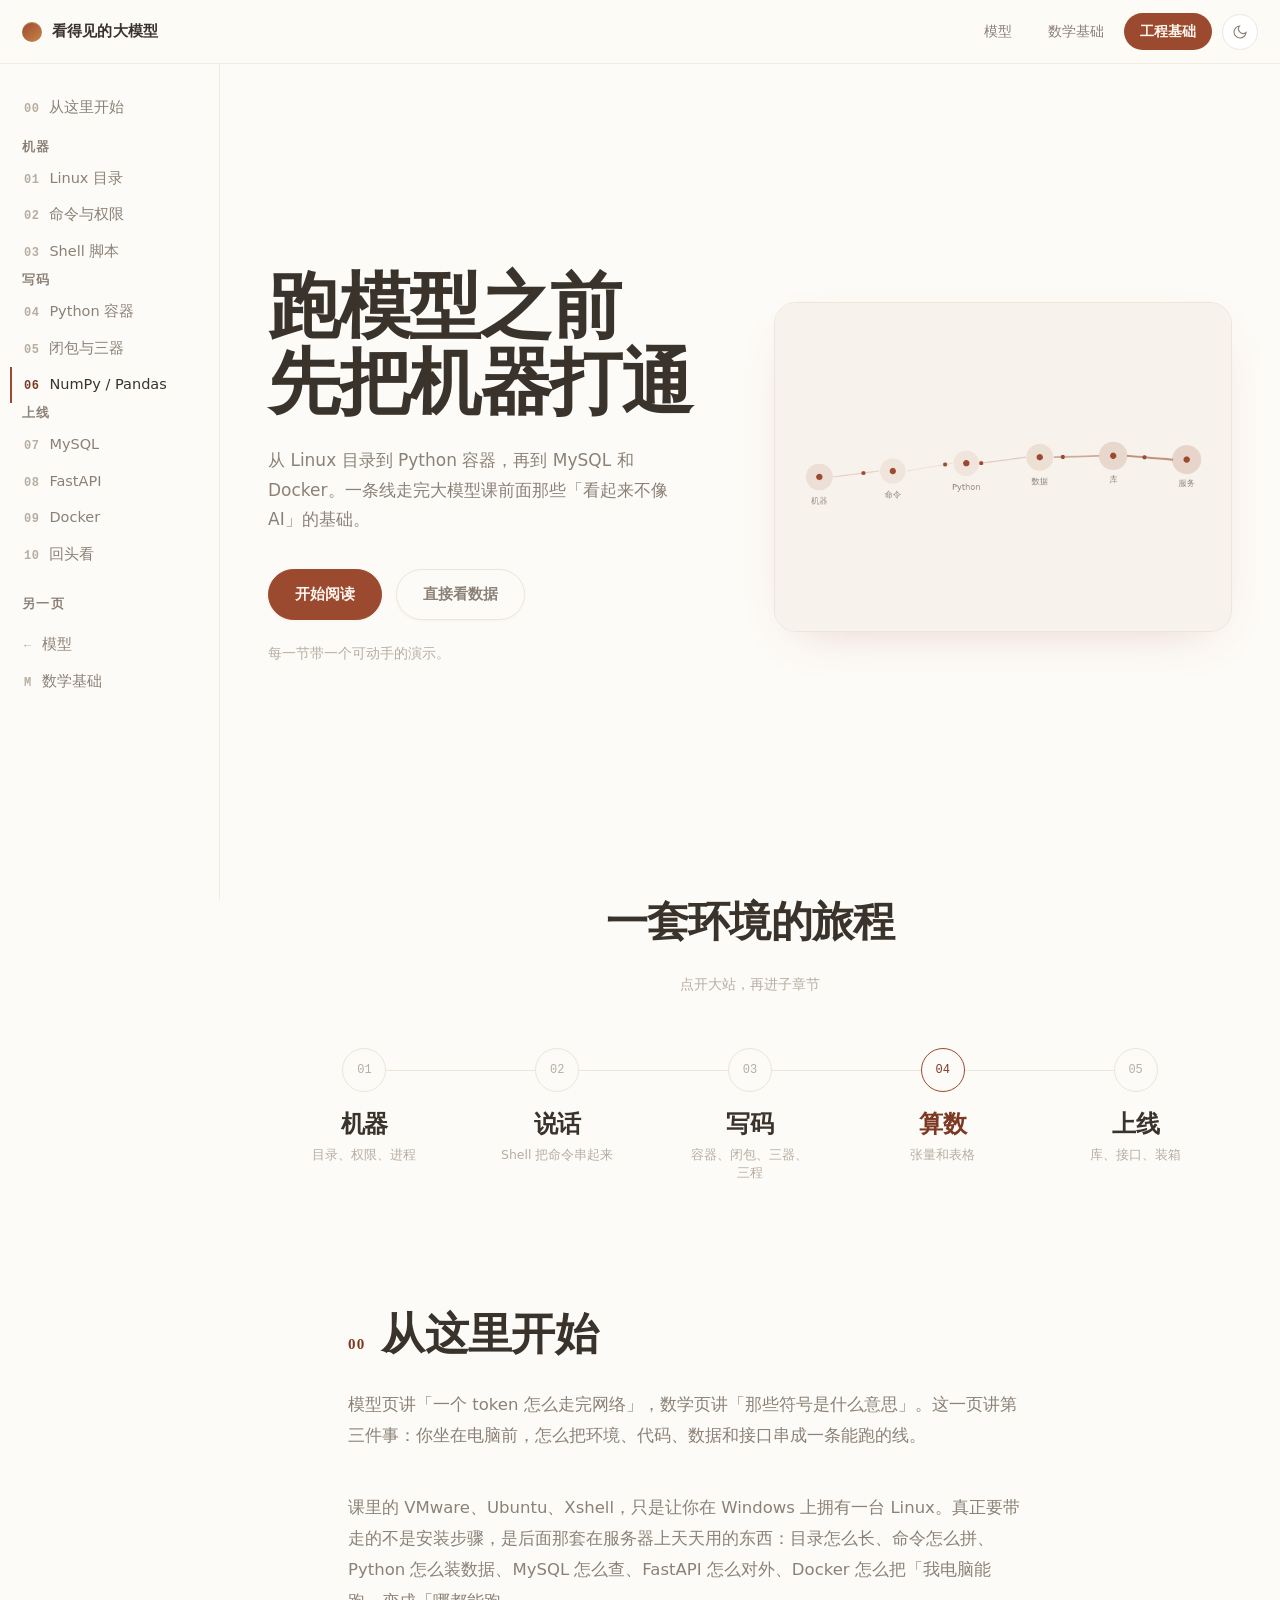
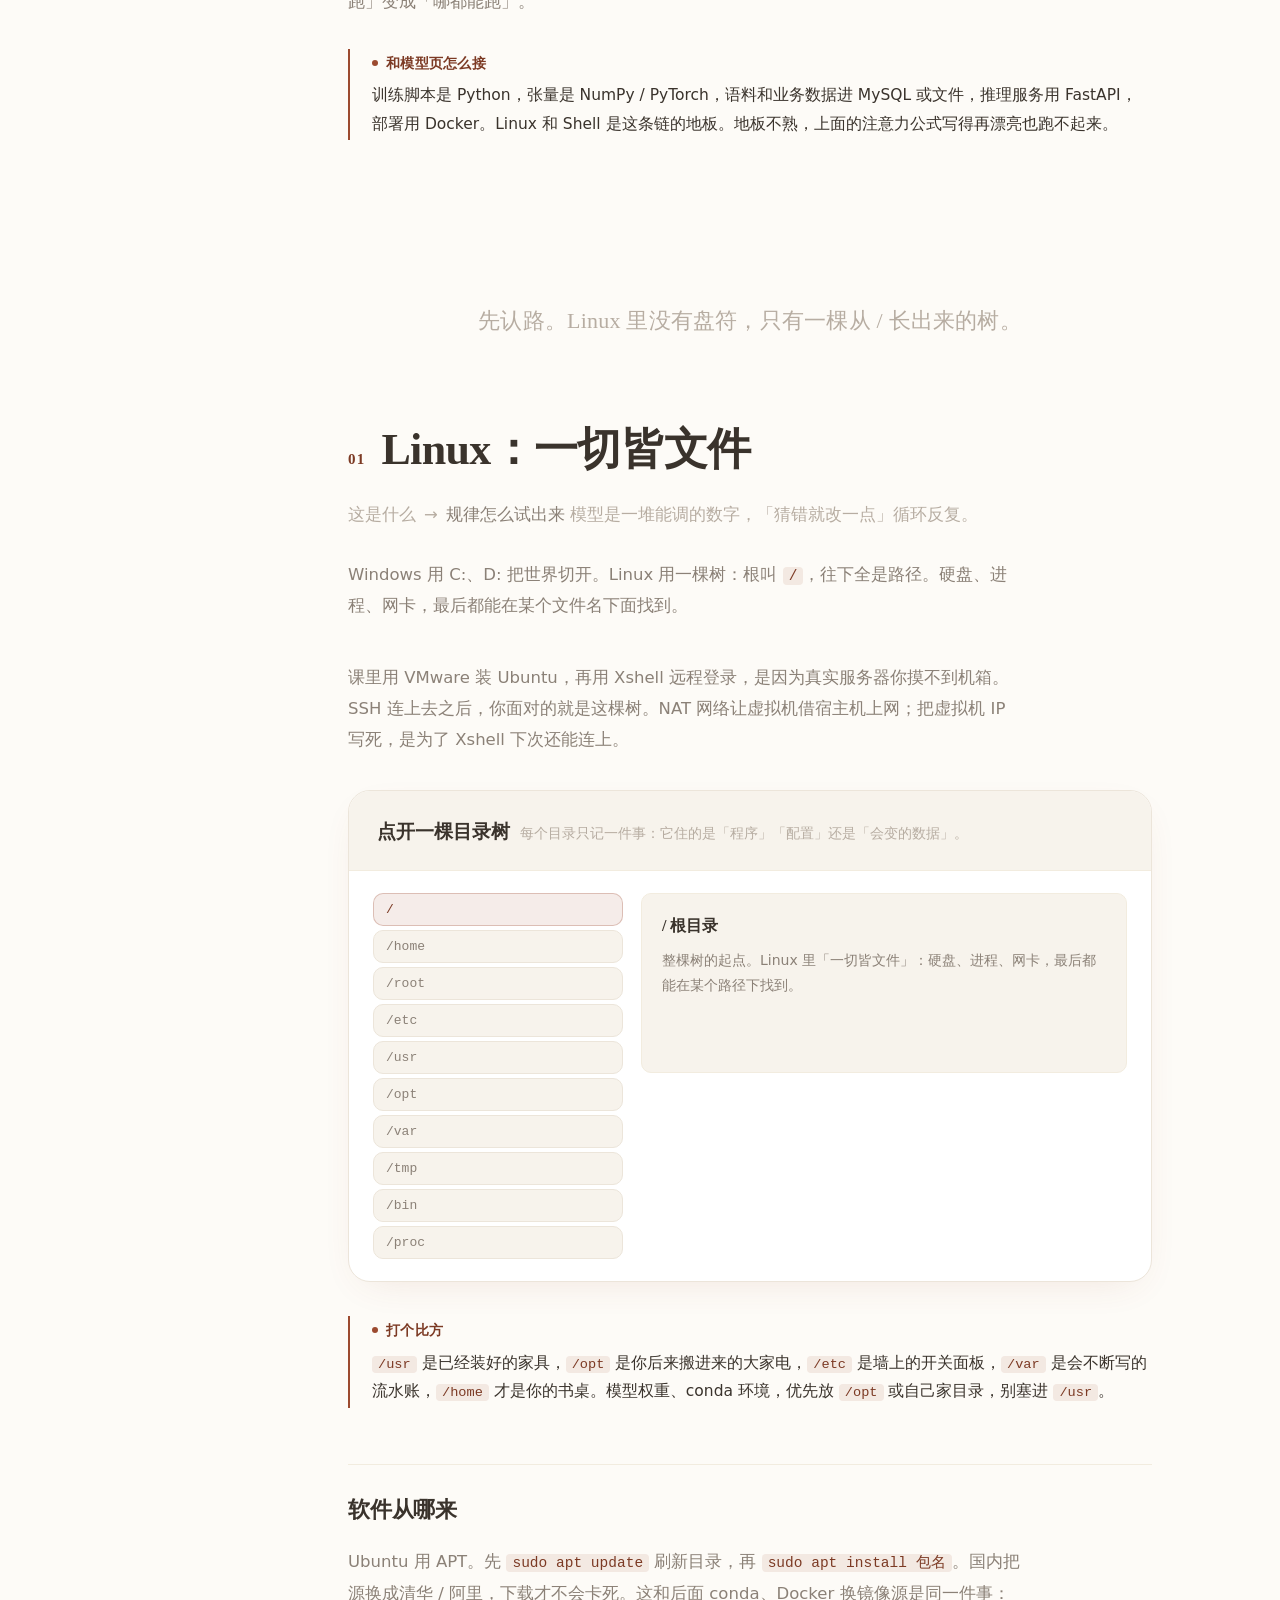
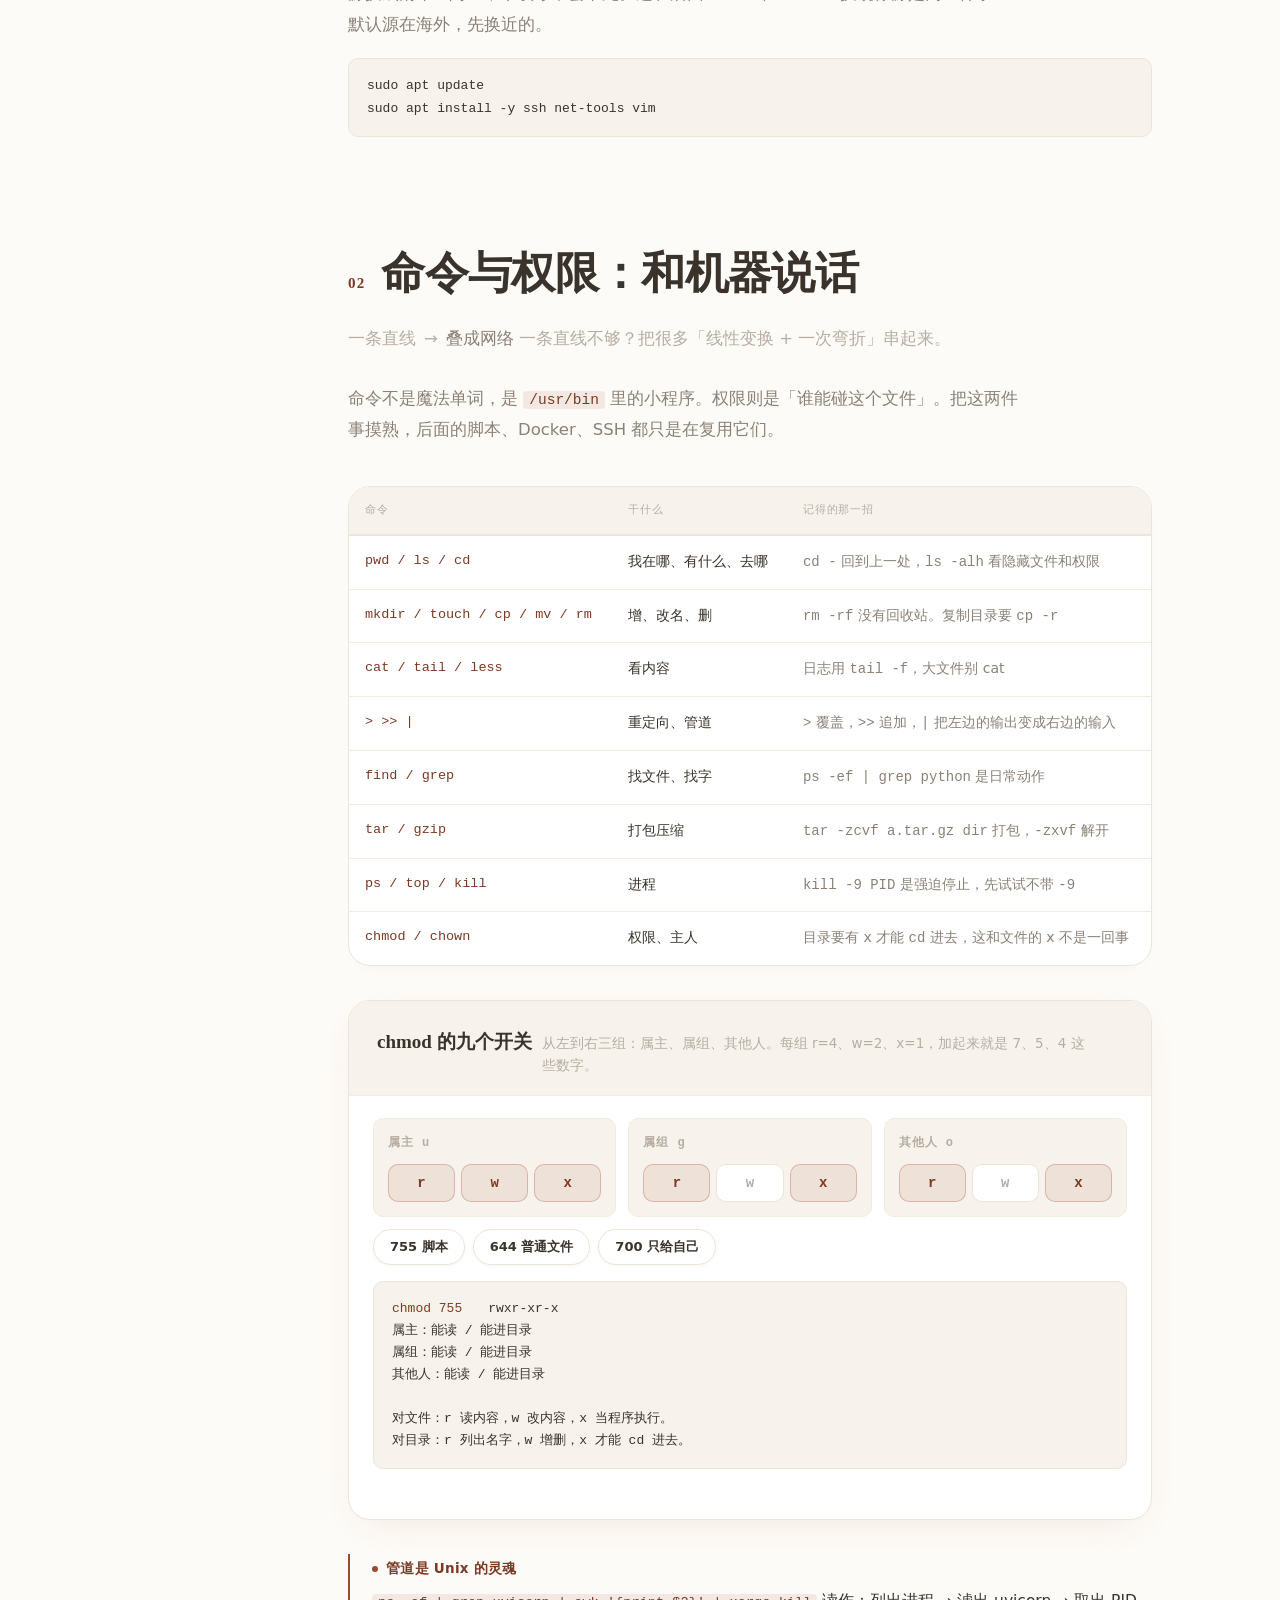
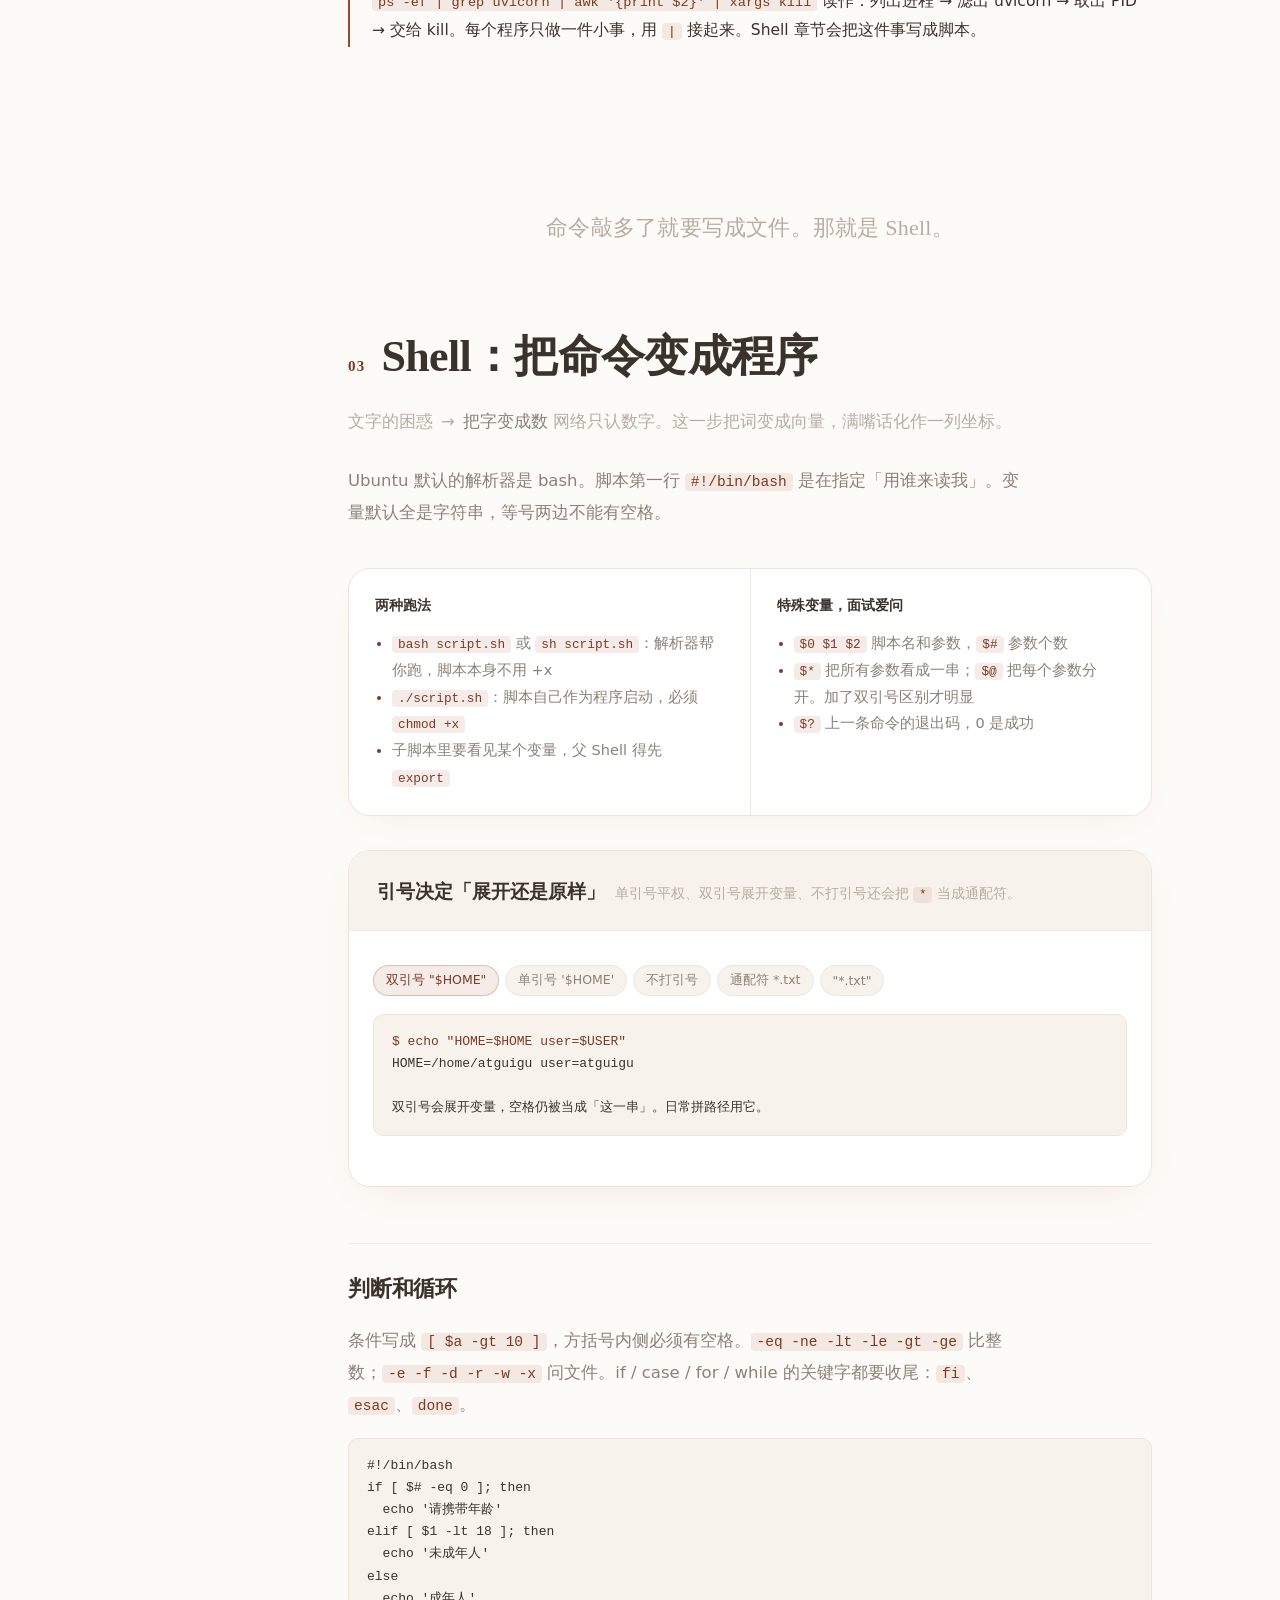
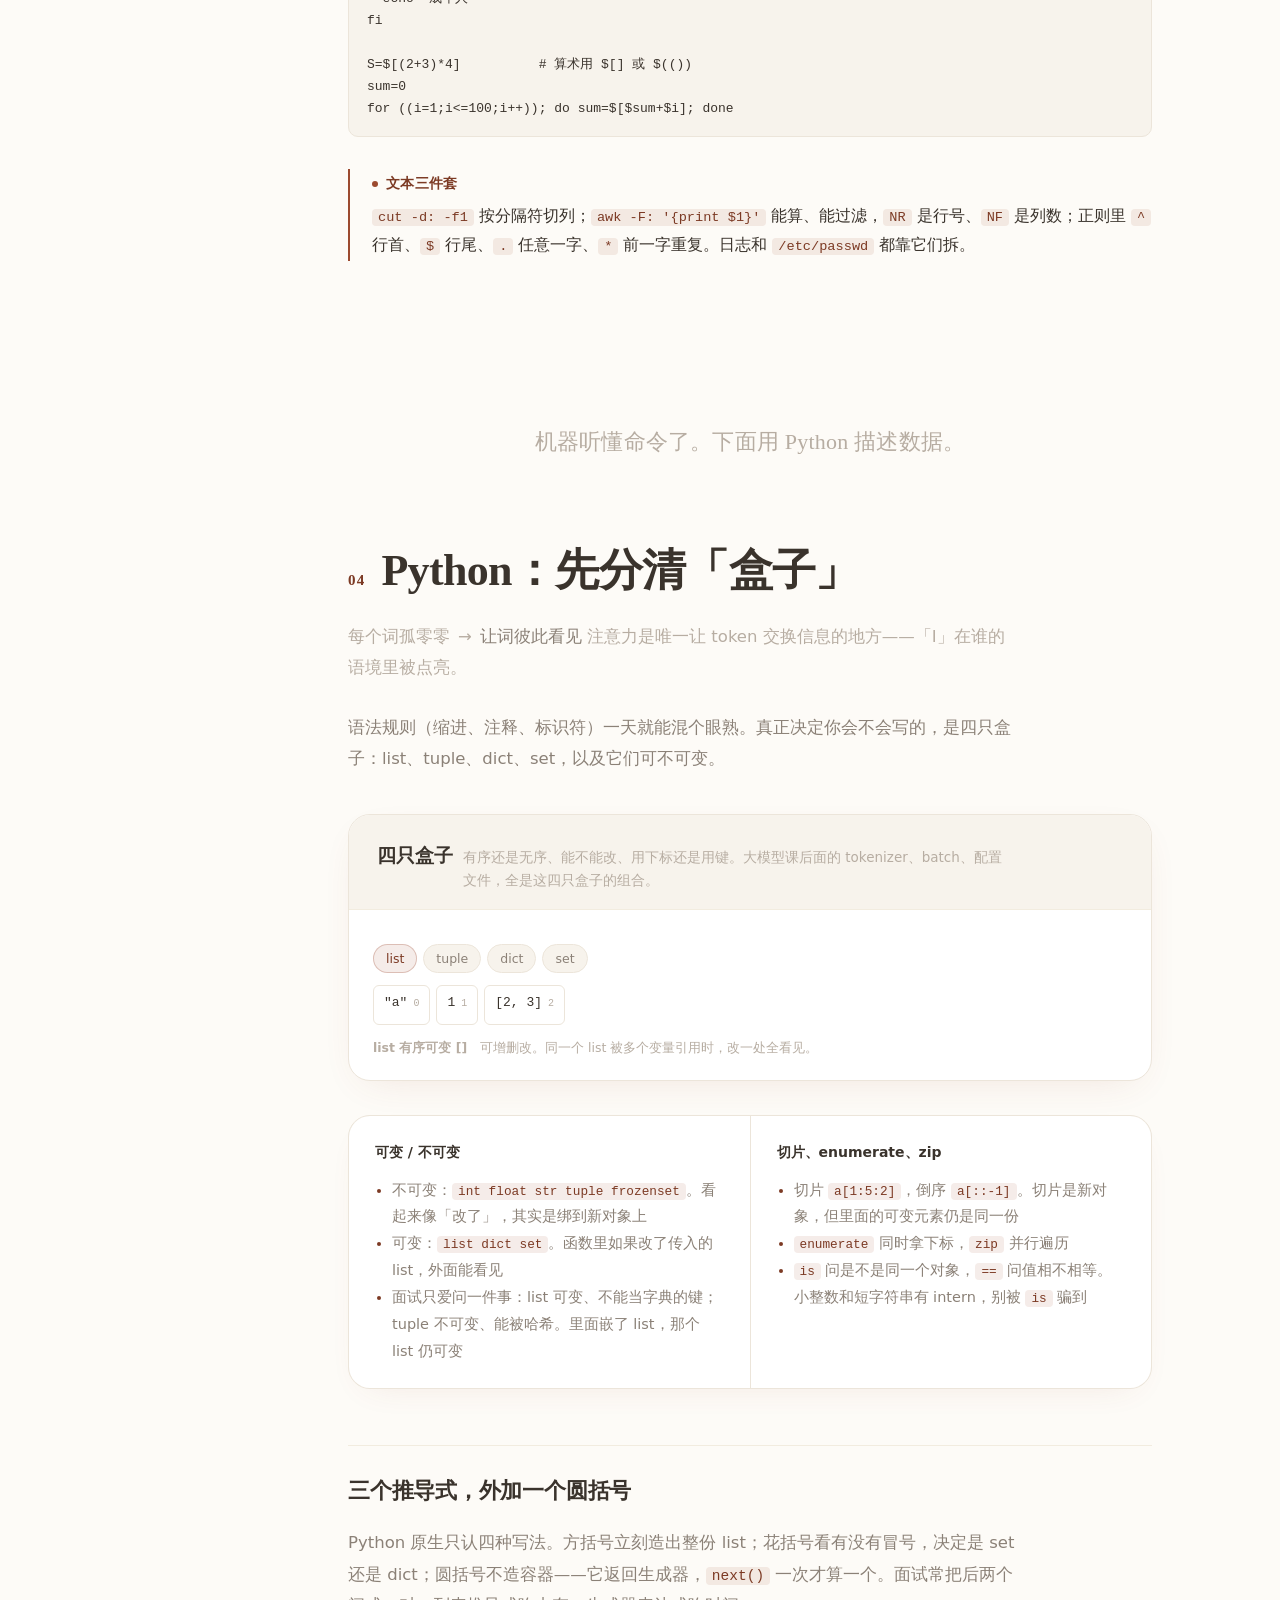
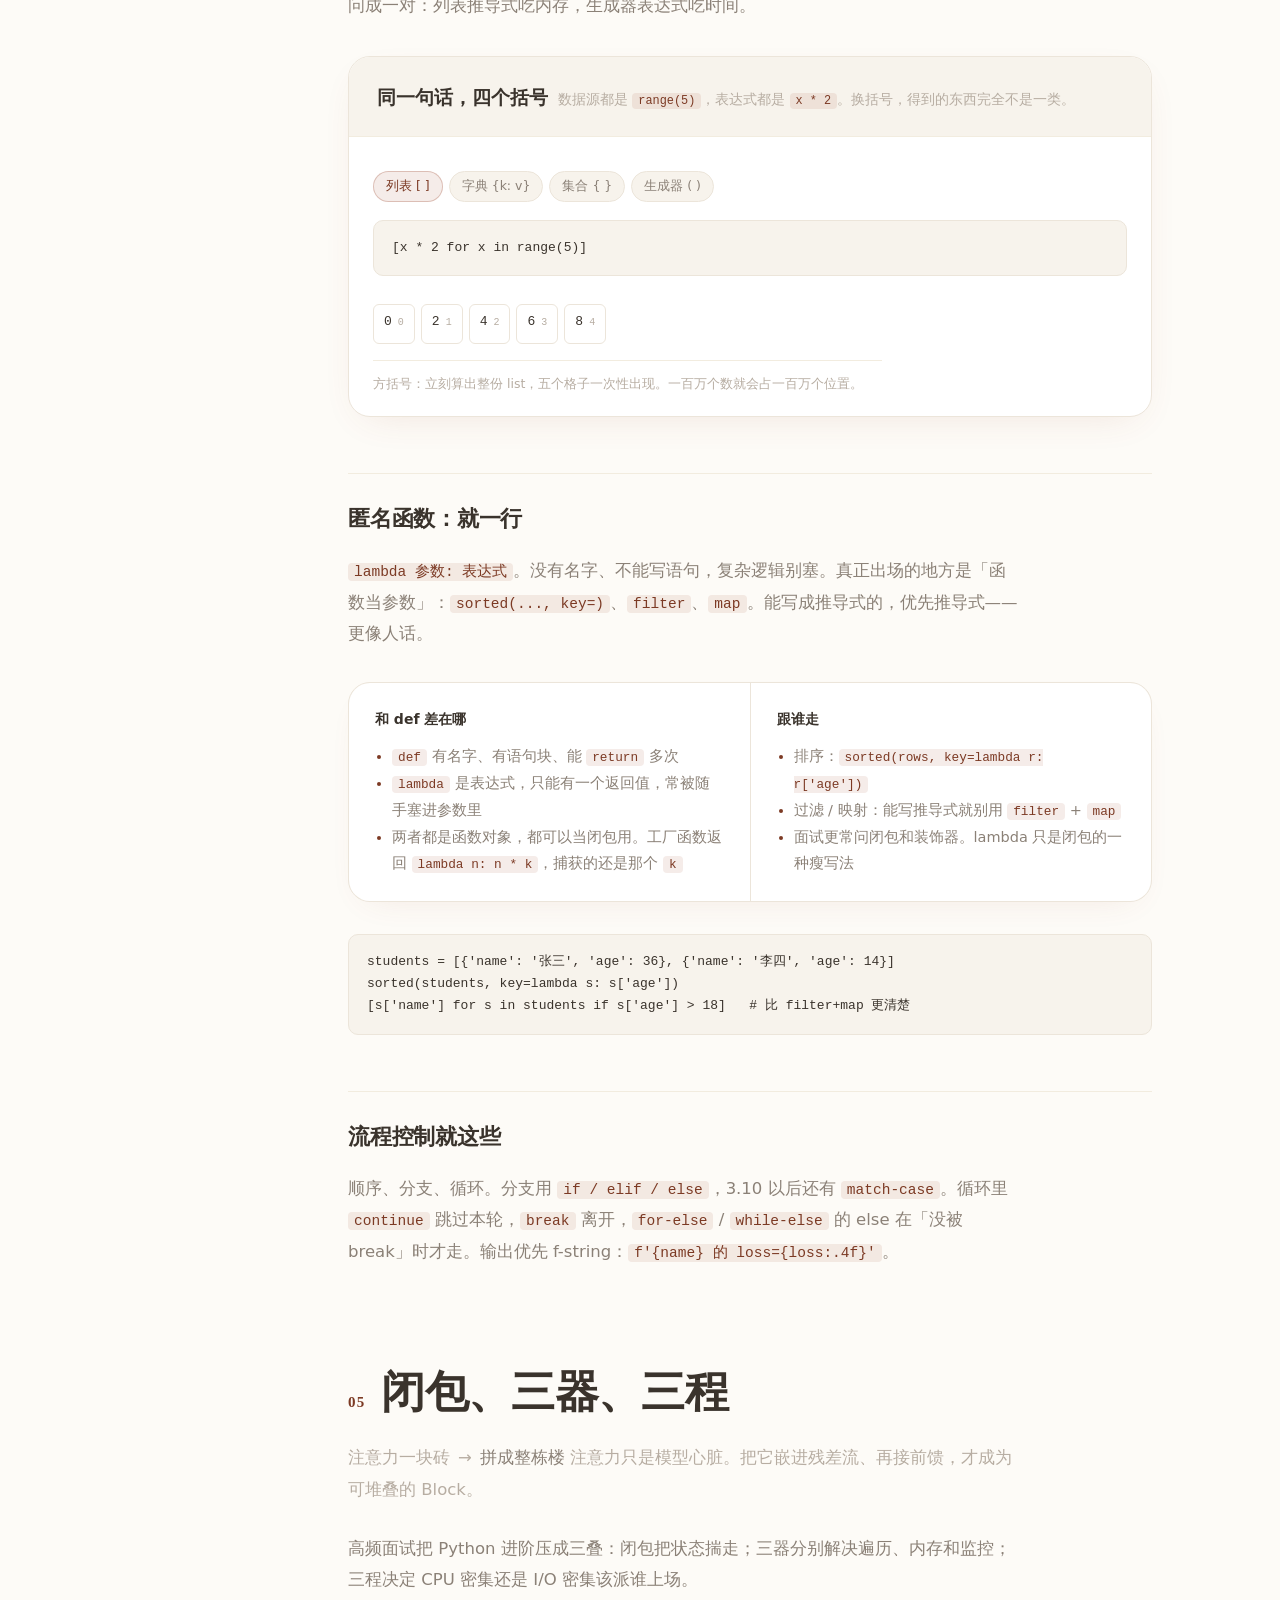
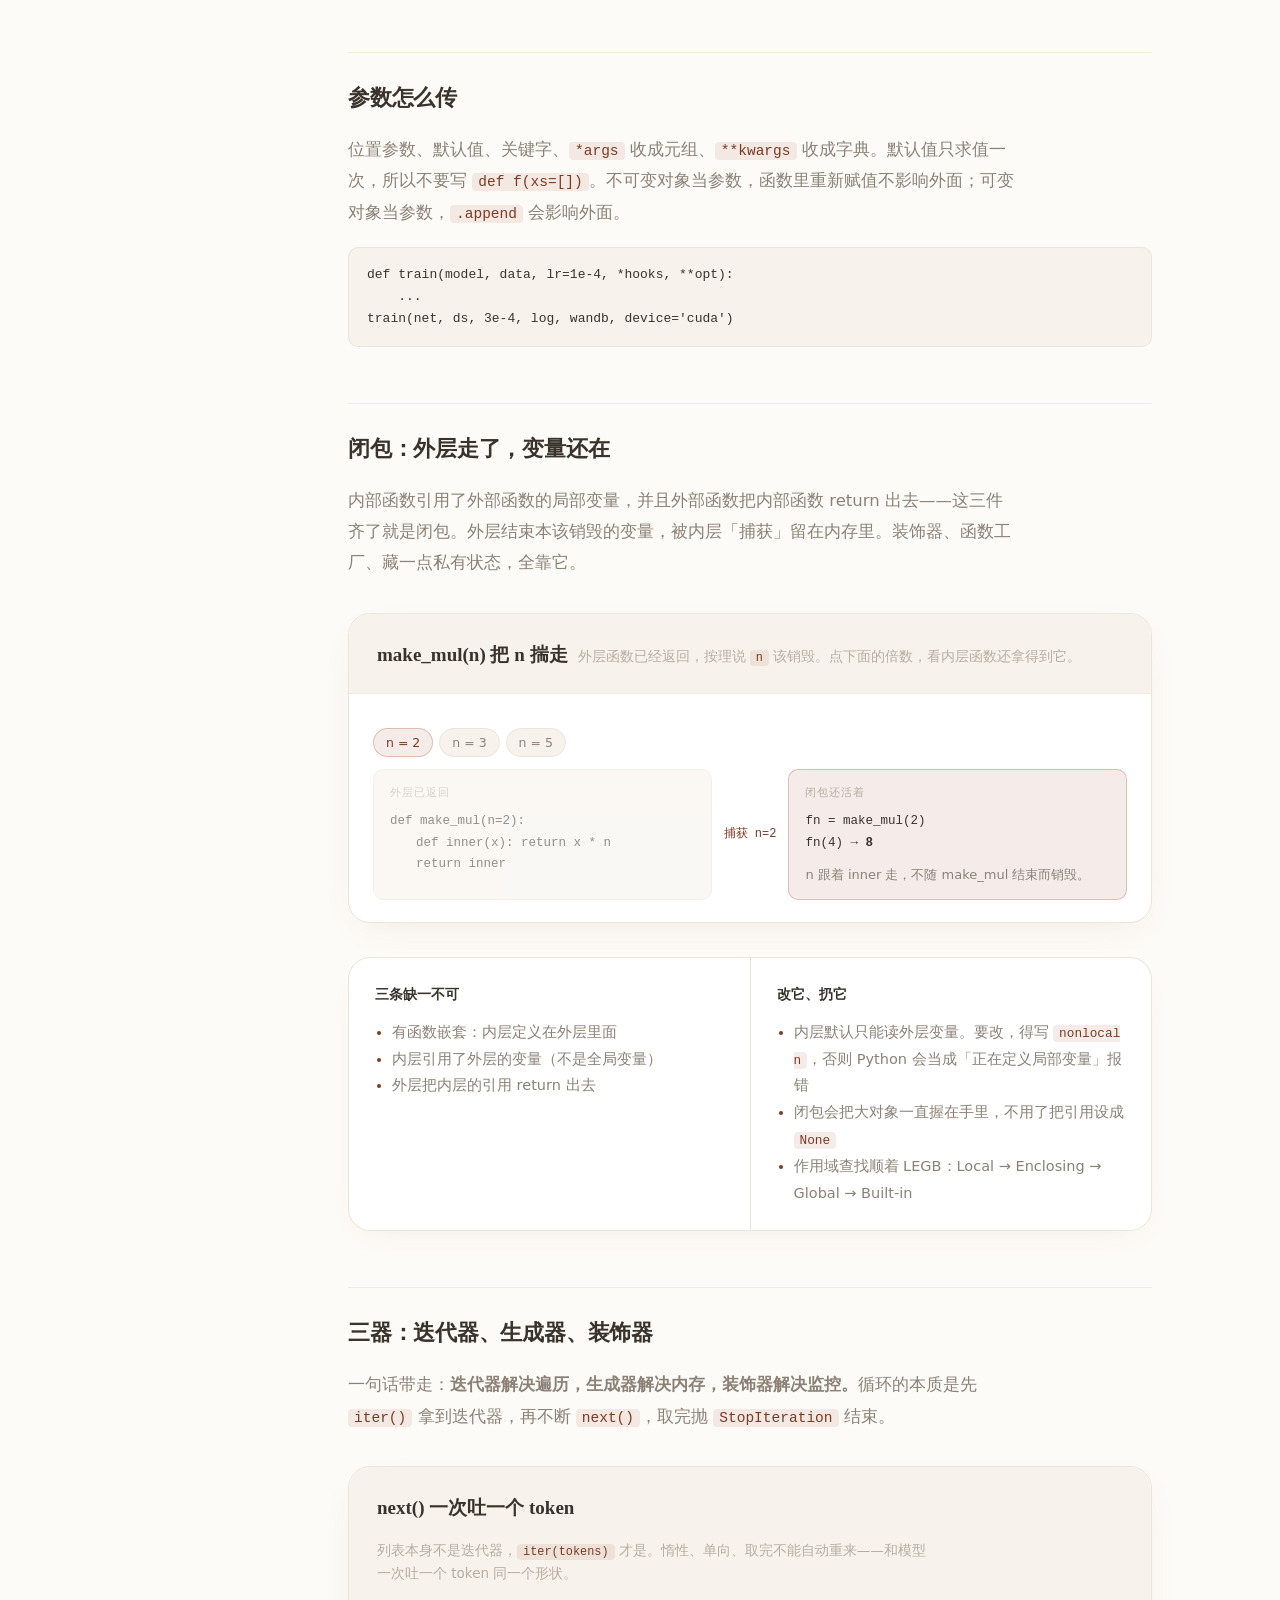
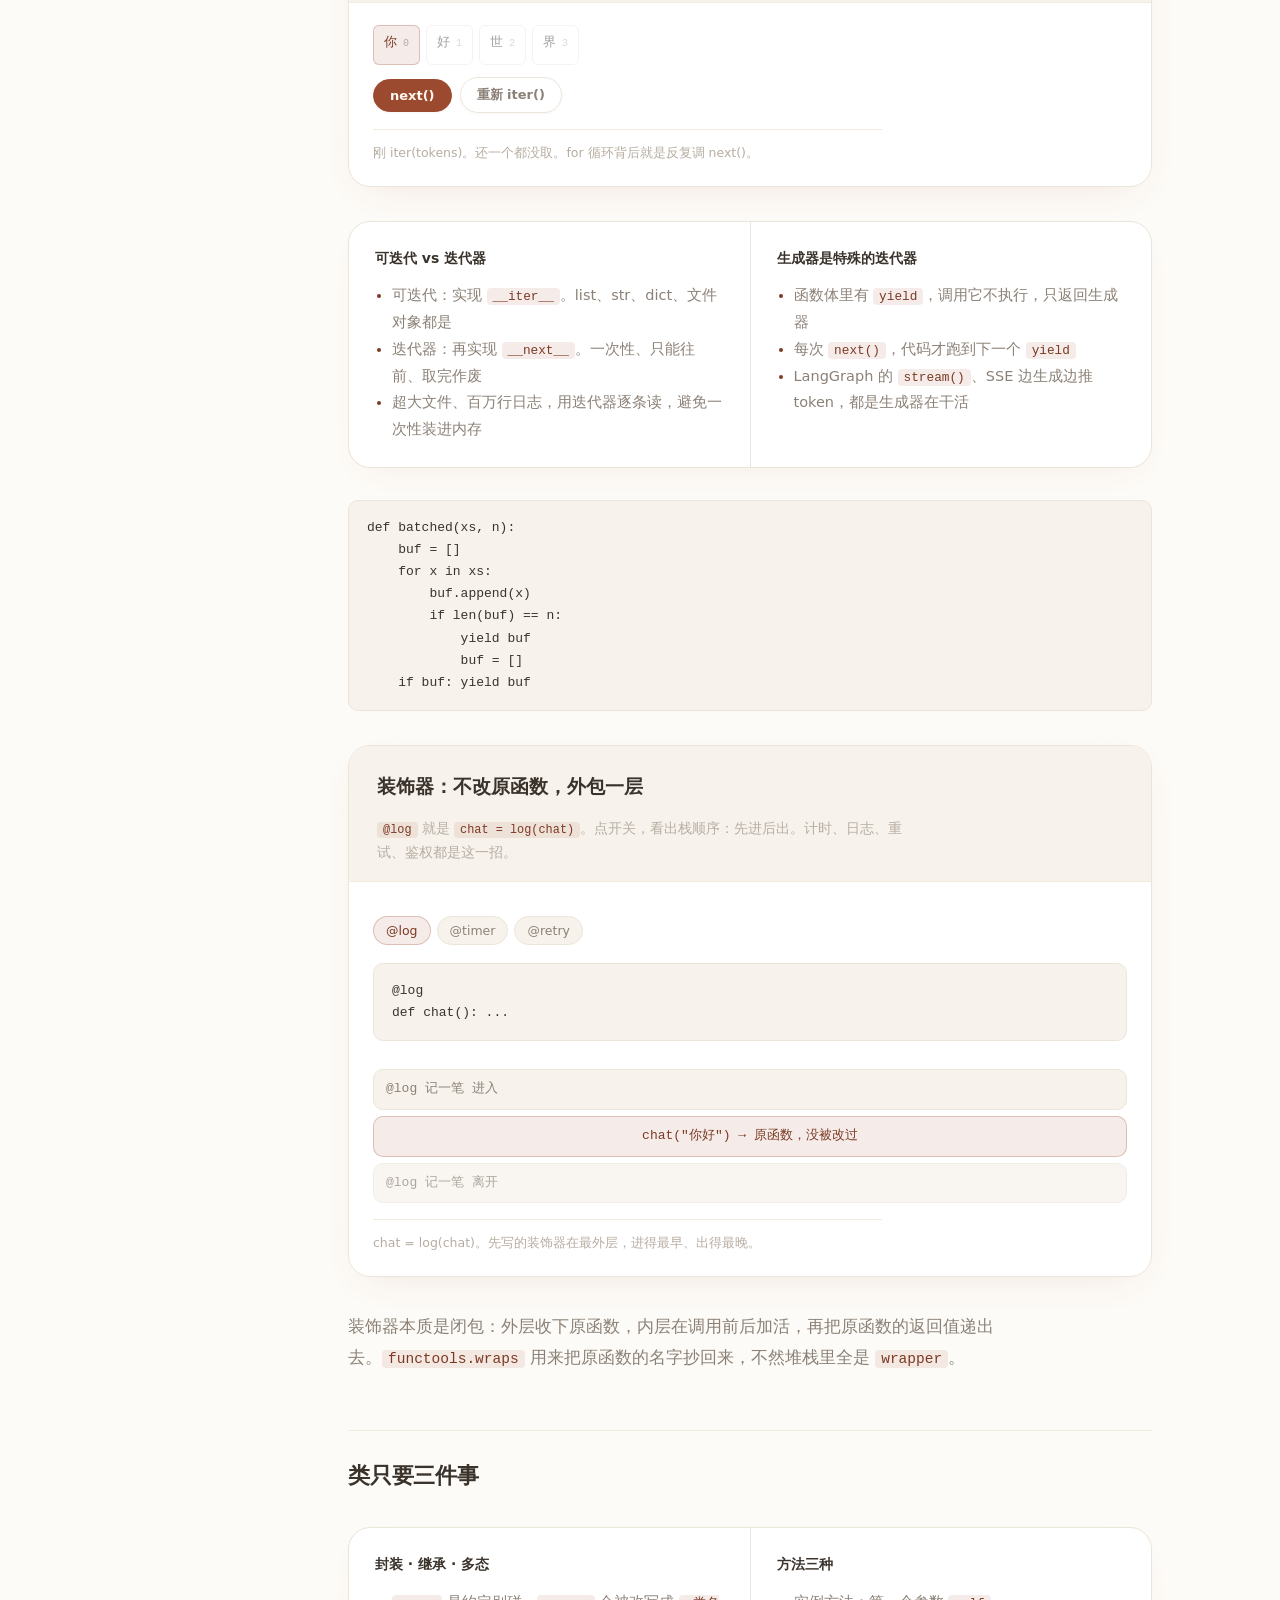
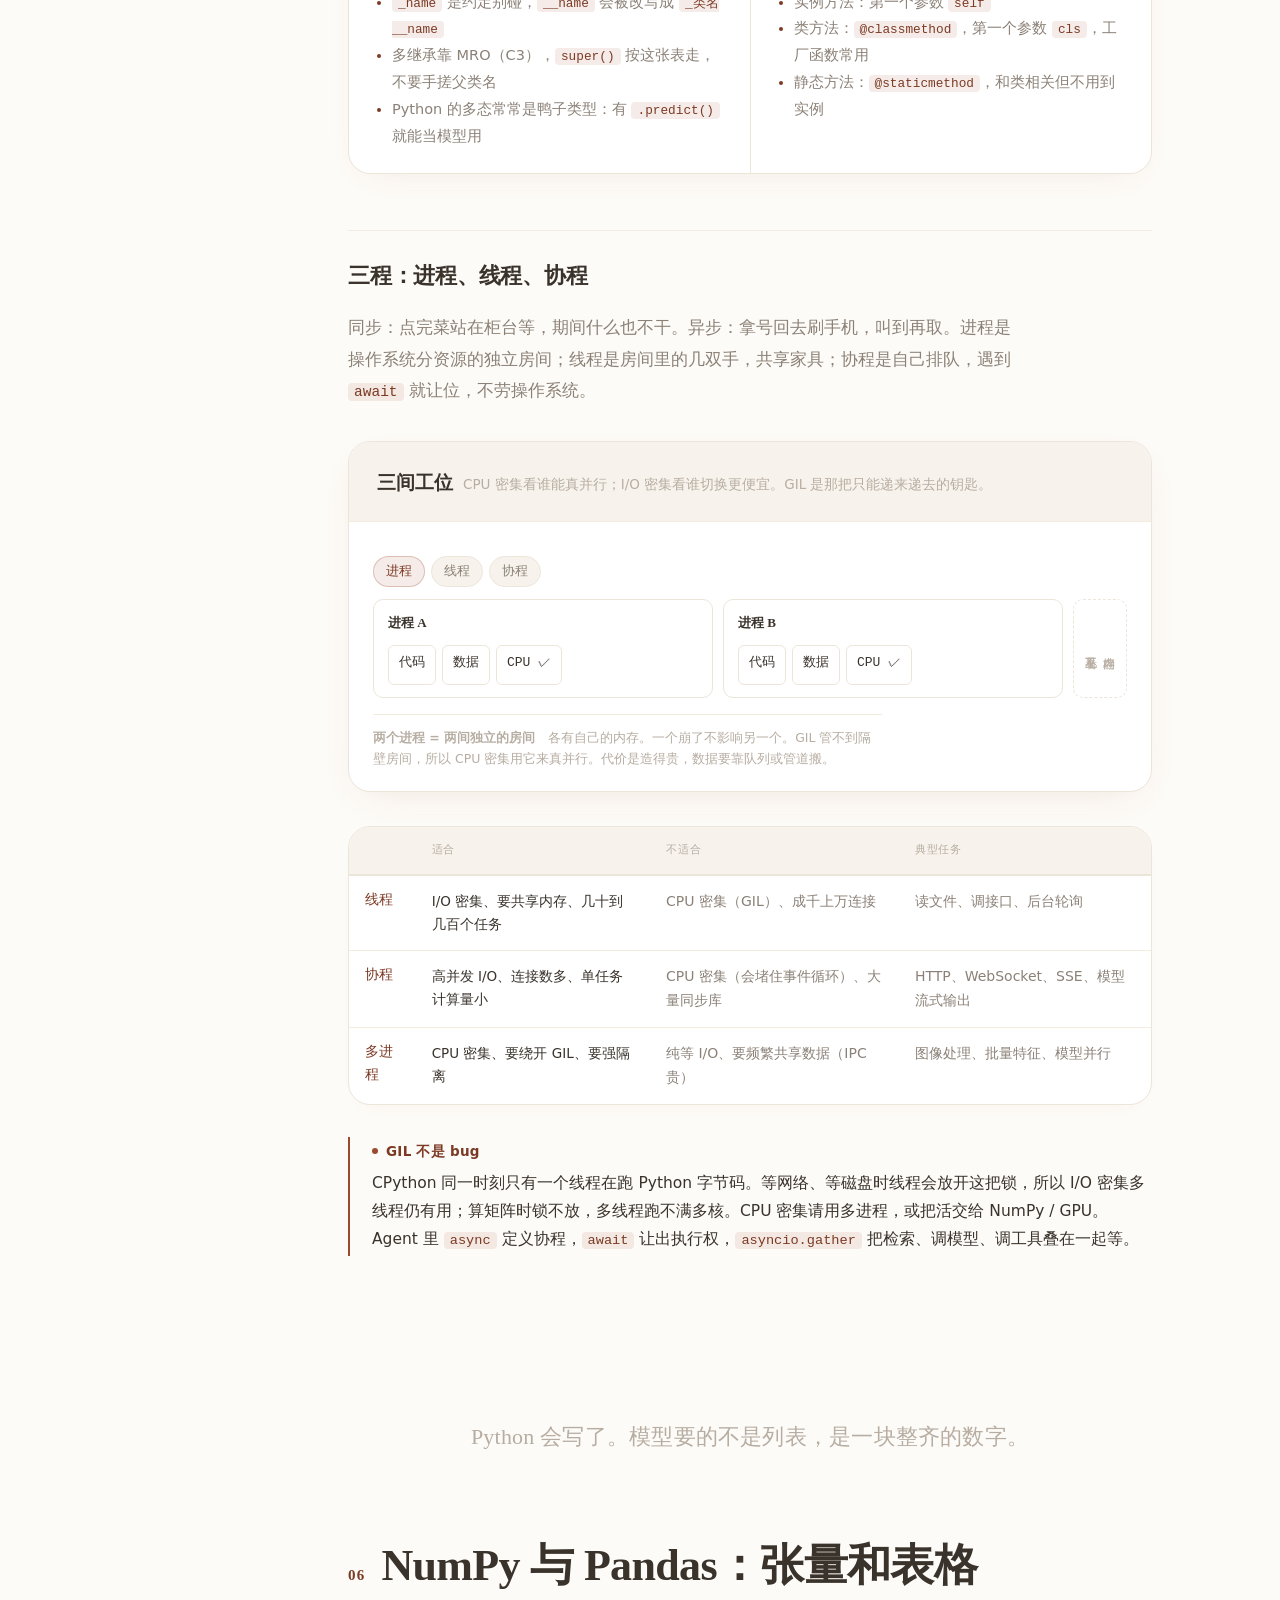
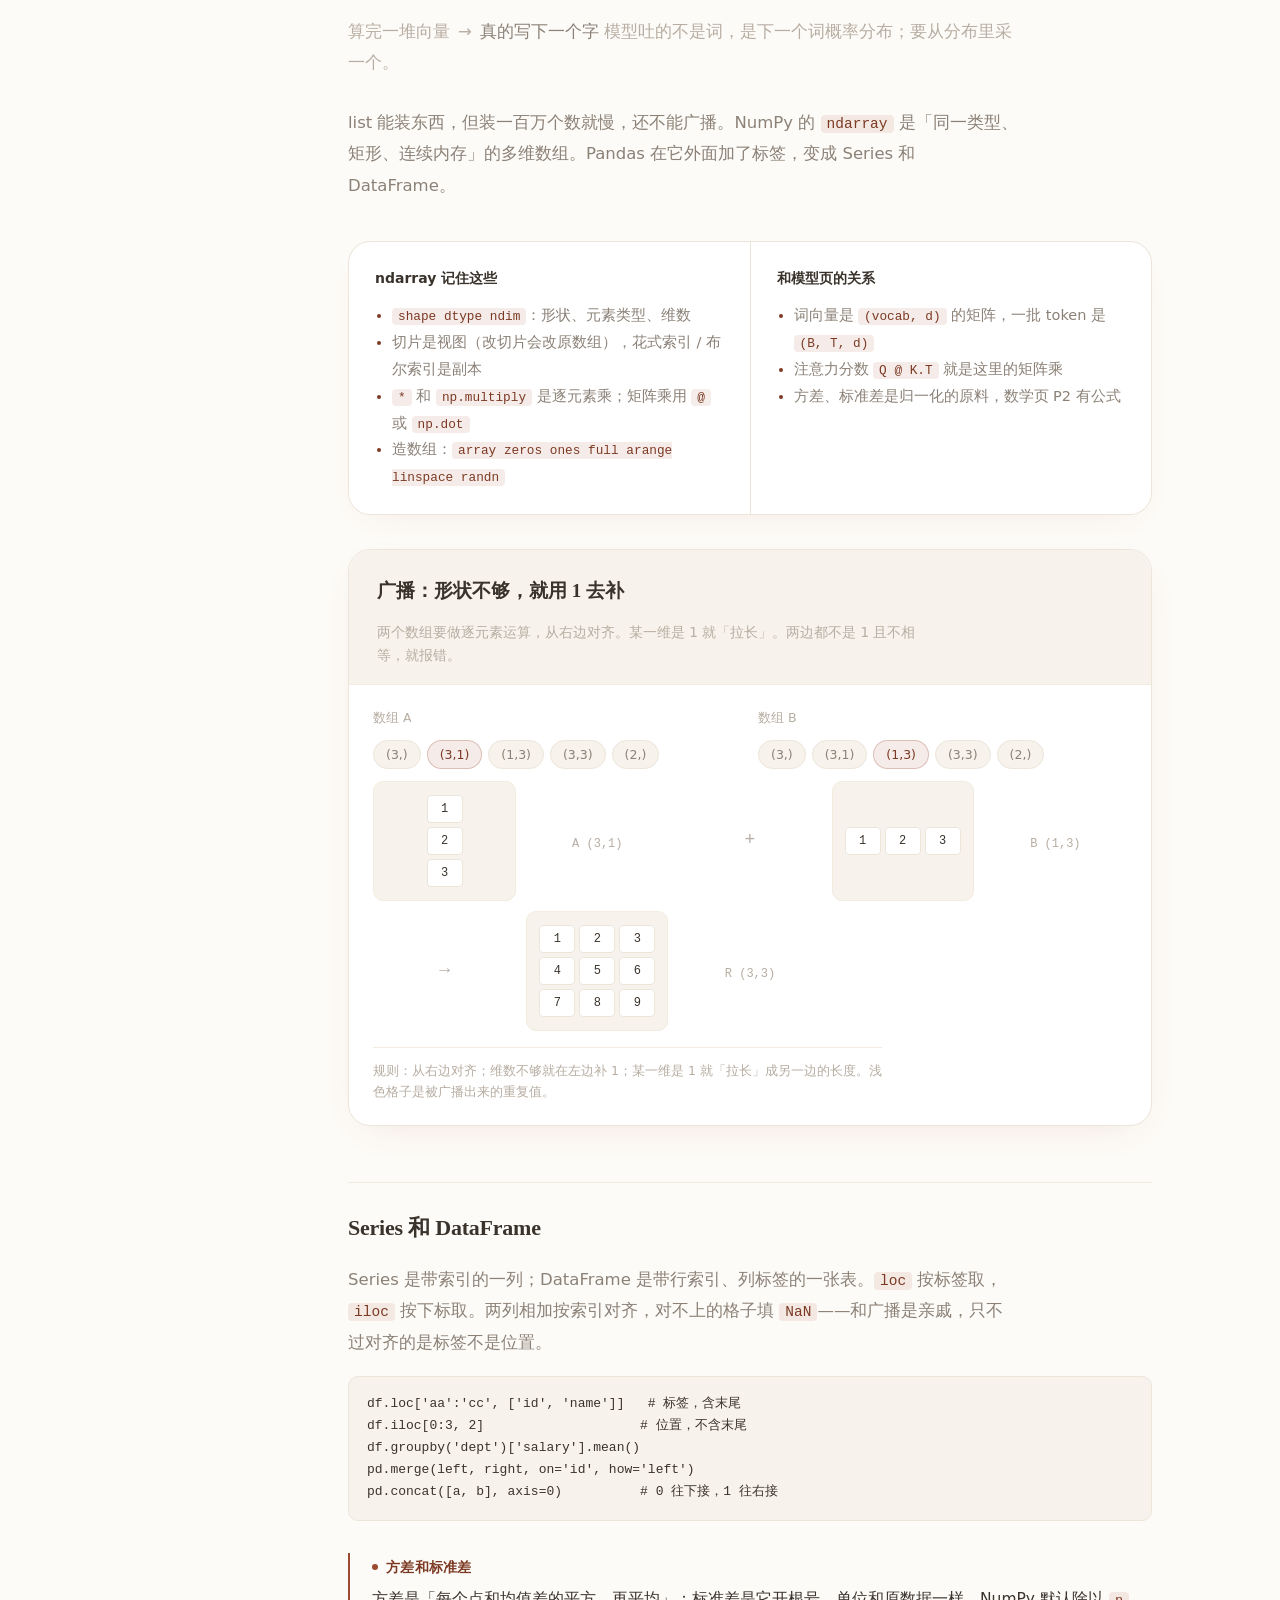
==== commit 9ed5ffdc: "Publish Transformer illustrated guide" ====
--- a/basics.html
+++ b/basics.html
@@ -5,6 +5,7 @@
 <meta name="viewport" content="width=device-width, initial-scale=1">
 <title>工程基础 · Linux、Python、MySQL、Docker</title>
 <link rel="stylesheet" href="style.css">
+<link rel="stylesheet" href="basics-extra.css">
 <link rel="stylesheet" href="vendor/katex/katex.min.css">
 <script>
   (function () {
@@ -44,7 +45,7 @@
     <li><a href="#ch3"><b>03</b> Shell 脚本</a></li>
     <li class="rail-sep">写码</li>
     <li><a href="#ch4"><b>04</b> Python 容器</a></li>
-    <li><a href="#ch5"><b>05</b> 函数与对象</a></li>
+    <li><a href="#ch5"><b>05</b> 闭包与三器</a></li>
     <li><a href="#ch6"><b>06</b> NumPy / Pandas</a></li>
     <li class="rail-sep">上线</li>
     <li><a href="#ch7"><b>07</b> MySQL</a></li>
@@ -98,10 +99,12 @@
     </div>
     <span class="j-link"></span>
     <div class="journey-hub" data-hub="py">
-      <button type="button" class="journey-stop journey-hub-btn"><i>03</i><b>写码</b><small>Python 的积木</small></button>
+      <button type="button" class="journey-stop journey-hub-btn"><i>03</i><b>写码</b><small>容器、闭包、三器、三程</small></button>
       <div class="journey-subs">
         <button type="button" class="journey-substop" data-sec="ch4">04 容器类型</button>
-        <button type="button" class="journey-substop" data-sec="ch5">05 函数与对象</button>
+        <button type="button" class="journey-substop" data-sec="py-comp">推导式 / lambda</button>
+        <button type="button" class="journey-substop" data-sec="ch5">05 闭包与三器</button>
+        <button type="button" class="journey-substop" data-sec="py-conc">三程</button>
       </div>
     </div>
     <span class="j-link"></span>
@@ -314,25 +317,71 @@
       <ul>
         <li>不可变：<code>int float str tuple frozenset</code>。看起来像「改了」，其实是绑到新对象上</li>
         <li>可变：<code>list dict set</code>。函数里如果改了传入的 list，外面能看见</li>
-        <li><code>is</code> 问的是是不是同一个对象，<code>==</code> 问的是值相不相等。小整数和短字符串有 intern，别被 <code>is</code> 骗到</li>
-      </ul>
-    </div>
-    <div class="cmp-col"><h4>每天都在用的糖</h4>
-      <ul>
-        <li>推导式 <code>[x*x for x in range(10) if x%2==0]</code></li>
+        <li>面试只爱问一件事：list 可变、不能当字典的键；tuple 不可变、能被哈希。里面嵌了 list，那个 list 仍可变</li>
+      </ul>
+    </div>
+    <div class="cmp-col"><h4>切片、enumerate、zip</h4>
+      <ul>
+        <li>切片 <code>a[1:5:2]</code>，倒序 <code>a[::-1]</code>。切片是新对象，但里面的可变元素仍是同一份</li>
         <li><code>enumerate</code> 同时拿下标，<code>zip</code> 并行遍历</li>
-        <li>切片 <code>a[1:5:2]</code>，倒序 <code>a[::-1]</code>。切片是新对象，改它不改原 list；但切片里的可变元素仍是同一份</li>
-      </ul>
-    </div>
-  </div>
+        <li><code>is</code> 问是不是同一个对象，<code>==</code> 问值相不相等。小整数和短字符串有 intern，别被 <code>is</code> 骗到</li>
+      </ul>
+    </div>
+  </div>
+
+  <h3 class="sub" id="py-comp">三个推导式，外加一个圆括号</h3>
+  <p>Python 原生只认四种写法。方括号立刻造出整份 list；花括号看有没有冒号，决定是 set 还是 dict；圆括号不造容器——它返回生成器，<code>next()</code> 一次才算一个。面试常把后两个问成一对：列表推导式吃内存，生成器表达式吃时间。</p>
+
+  <div class="demo" id="compDemo">
+    <div class="demo-head">
+      <h3>同一句话，四个括号</h3>
+      <p>数据源都是 <code>range(5)</code>，表达式都是 <code>x * 2</code>。换括号，得到的东西完全不是一类。</p>
+    </div>
+    <div class="demo-body">
+      <div class="chip-row">
+        <button class="chip is-on" data-k="list">列表 [ ]</button>
+        <button class="chip" data-k="dict">字典 {k: v}</button>
+        <button class="chip" data-k="set">集合 { }</button>
+        <button class="chip" data-k="gen">生成器 ( )</button>
+      </div>
+      <pre id="compCode"></pre>
+      <div id="compStage"></div>
+      <div class="btn-row" id="compBtns" hidden>
+        <button class="btn btn-sm btn-primary" id="compNext">next()</button>
+        <button class="btn btn-sm btn-ghost" id="compReset">重新生成</button>
+      </div>
+    </div>
+  </div>
+
+  <h3 class="sub" id="py-lambda">匿名函数：就一行</h3>
+  <p><code>lambda 参数: 表达式</code>。没有名字、不能写语句，复杂逻辑别塞。真正出场的地方是「函数当参数」：<code>sorted(..., key=)</code>、<code>filter</code>、<code>map</code>。能写成推导式的，优先推导式——更像人话。</p>
+  <div class="compare">
+    <div class="cmp-col"><h4>和 def 差在哪</h4>
+      <ul>
+        <li><code>def</code> 有名字、有语句块、能 <code>return</code> 多次</li>
+        <li><code>lambda</code> 是表达式，只能有一个返回值，常被随手塞进参数里</li>
+        <li>两者都是函数对象，都可以当闭包用。工厂函数返回 <code>lambda n: n * k</code>，捕获的还是那个 <code>k</code></li>
+      </ul>
+    </div>
+    <div class="cmp-col"><h4>跟谁走</h4>
+      <ul>
+        <li>排序：<code>sorted(rows, key=lambda r: r['age'])</code></li>
+        <li>过滤 / 映射：能写推导式就别用 <code>filter</code> + <code>map</code></li>
+        <li>面试更常问闭包和装饰器。lambda 只是闭包的一种瘦写法</li>
+      </ul>
+    </div>
+  </div>
+  <pre><code>students = [{'name': '张三', 'age': 36}, {'name': '李四', 'age': 14}]
+sorted(students, key=lambda s: s['age'])
+[s['name'] for s in students if s['age'] > 18]   # 比 filter+map 更清楚</code></pre>
 
   <h3 class="sub">流程控制就这些</h3>
   <p>顺序、分支、循环。分支用 <code>if / elif / else</code>，3.10 以后还有 <code>match-case</code>。循环里 <code>continue</code> 跳过本轮，<code>break</code> 离开，<code>for-else</code> / <code>while-else</code> 的 else 在「没被 break」时才走。输出优先 f-string：<code>f'{name} 的 loss={loss:.4f}'</code>。</p>
 </section>
 
 <section id="ch5" class="ch">
-  <div class="ch-head"><span class="ch-num">05</span><h2>函数、对象、迭代器</h2></div>
-  <p class="lead">函数是把一段逻辑起个名字。对象是把数据和操作这件事的方法放一起。迭代器是「一次只给你下一个」——这和模型一次吐一个 token 是同一个形状。</p>
+  <div class="ch-head"><span class="ch-num">05</span><h2>闭包、三器、三程</h2></div>
+  <p class="lead">高频面试把 Python 进阶压成三叠：闭包把状态揣走；三器分别解决遍历、内存和监控；三程决定 CPU 密集还是 I/O 密集该派谁上场。</p>
 
   <h3 class="sub">参数怎么传</h3>
   <p>位置参数、默认值、关键字、<code>*args</code> 收成元组、<code>**kwargs</code> 收成字典。默认值只求值一次，所以不要写 <code>def f(xs=[])</code>。不可变对象当参数，函数里重新赋值不影响外面；可变对象当参数，<code>.append</code> 会影响外面。</p>
@@ -340,26 +389,75 @@
     ...
 train(net, ds, 3e-4, log, wandb, device='cuda')</code></pre>
 
-  <h3 class="sub">类只要三件事</h3>
-  <div class="compare">
-    <div class="cmp-col"><h4>封装 · 继承 · 多态</h4>
-      <ul>
-        <li><code>_name</code> 是约定别碰，<code>__name</code> 会被改写成 <code>_类名__name</code></li>
-        <li>多继承靠 MRO（C3），<code>super()</code> 按这张表走，不要手搓父类名</li>
-        <li>Python 的多态常常是鸭子类型：有 <code>.predict()</code> 就能当模型用</li>
-      </ul>
-    </div>
-    <div class="cmp-col"><h4>方法三种</h4>
-      <ul>
-        <li>实例方法：第一个参数 <code>self</code></li>
-        <li>类方法：<code>@classmethod</code>，第一个参数 <code>cls</code>，工厂函数常用</li>
-        <li>静态方法：<code>@staticmethod</code>，和类相关但不用到实例</li>
-      </ul>
-    </div>
-  </div>
-
-  <h3 class="sub">迭代器、生成器、装饰器</h3>
-  <p>可迭代对象实现 <code>__iter__</code>；迭代器再实现 <code>__next__</code>，一次性、单向、惰性。生成器是带 <code>yield</code> 的函数，调用它不执行，只返回生成器。装饰器是「用一个函数包住另一个函数」的语法糖，本质是闭包。</p>
+  <h3 class="sub" id="py-close">闭包：外层走了，变量还在</h3>
+  <p>内部函数引用了外部函数的局部变量，并且外部函数把内部函数 return 出去——这三件齐了就是闭包。外层结束本该销毁的变量，被内层「捕获」留在内存里。装饰器、函数工厂、藏一点私有状态，全靠它。</p>
+
+  <div class="demo" id="closeDemo">
+    <div class="demo-head">
+      <h3>make_mul(n) 把 n 揣走</h3>
+      <p>外层函数已经返回，按理说 <code>n</code> 该销毁。点下面的倍数，看内层函数还拿得到它。</p>
+    </div>
+    <div class="demo-body">
+      <div class="chip-row">
+        <button class="chip is-on" data-n="2">n = 2</button>
+        <button class="chip" data-n="3">n = 3</button>
+        <button class="chip" data-n="5">n = 5</button>
+      </div>
+      <div id="closeStage"></div>
+    </div>
+  </div>
+
+  <div class="compare">
+    <div class="cmp-col"><h4>三条缺一不可</h4>
+      <ul>
+        <li>有函数嵌套：内层定义在外层里面</li>
+        <li>内层引用了外层的变量（不是全局变量）</li>
+        <li>外层把内层的引用 return 出去</li>
+      </ul>
+    </div>
+    <div class="cmp-col"><h4>改它、扔它</h4>
+      <ul>
+        <li>内层默认只能读外层变量。要改，得写 <code>nonlocal n</code>，否则 Python 会当成「正在定义局部变量」报错</li>
+        <li>闭包会把大对象一直握在手里，不用了把引用设成 <code>None</code></li>
+        <li>作用域查找顺着 LEGB：Local → Enclosing → Global → Built-in</li>
+      </ul>
+    </div>
+  </div>
+
+  <h3 class="sub" id="py-iter">三器：迭代器、生成器、装饰器</h3>
+  <p>一句话带走：<strong>迭代器解决遍历，生成器解决内存，装饰器解决监控。</strong>循环的本质是先 <code>iter()</code> 拿到迭代器，再不断 <code>next()</code>，取完抛 <code>StopIteration</code> 结束。</p>
+
+  <div class="demo" id="iterDemo">
+    <div class="demo-head">
+      <h3>next() 一次吐一个 token</h3>
+      <p>列表本身不是迭代器，<code>iter(tokens)</code> 才是。惰性、单向、取完不能自动重来——和模型一次吐一个 token 同一个形状。</p>
+    </div>
+    <div class="demo-body">
+      <div id="iterStage"></div>
+      <div class="btn-row">
+        <button class="btn btn-sm btn-primary" id="iterNext">next()</button>
+        <button class="btn btn-sm btn-ghost" id="iterReset">重新 iter()</button>
+      </div>
+      <p class="tip" id="iterTip"></p>
+    </div>
+  </div>
+
+  <div class="compare">
+    <div class="cmp-col"><h4>可迭代 vs 迭代器</h4>
+      <ul>
+        <li>可迭代：实现 <code>__iter__</code>。list、str、dict、文件对象都是</li>
+        <li>迭代器：再实现 <code>__next__</code>。一次性、只能往前、取完作废</li>
+        <li>超大文件、百万行日志，用迭代器逐条读，避免一次性装进内存</li>
+      </ul>
+    </div>
+    <div class="cmp-col"><h4>生成器是特殊的迭代器</h4>
+      <ul>
+        <li>函数体里有 <code>yield</code>，调用它不执行，只返回生成器</li>
+        <li>每次 <code>next()</code>，代码才跑到下一个 <code>yield</code></li>
+        <li>LangGraph 的 <code>stream()</code>、SSE 边生成边推 token，都是生成器在干活</li>
+      </ul>
+    </div>
+  </div>
   <pre><code>def batched(xs, n):
     buf = []
     for x in xs:
@@ -369,9 +467,70 @@
             buf = []
     if buf: yield buf</code></pre>
 
+  <div class="demo" id="decoDemo">
+    <div class="demo-head">
+      <h3>装饰器：不改原函数，外包一层</h3>
+      <p><code>@log</code> 就是 <code>chat = log(chat)</code>。点开关，看出栈顺序：先进后出。计时、日志、重试、鉴权都是这一招。</p>
+    </div>
+    <div class="demo-body">
+      <div class="chip-row">
+        <button class="chip is-on" data-k="log">@log</button>
+        <button class="chip" data-k="timer">@timer</button>
+        <button class="chip" data-k="retry">@retry</button>
+      </div>
+      <div id="decoStage"></div>
+    </div>
+  </div>
+  <p>装饰器本质是闭包：外层收下原函数，内层在调用前后加活，再把原函数的返回值递出去。<code>functools.wraps</code> 用来把原函数的名字抄回来，不然堆栈里全是 <code>wrapper</code>。</p>
+
+  <h3 class="sub">类只要三件事</h3>
+  <div class="compare">
+    <div class="cmp-col"><h4>封装 · 继承 · 多态</h4>
+      <ul>
+        <li><code>_name</code> 是约定别碰，<code>__name</code> 会被改写成 <code>_类名__name</code></li>
+        <li>多继承靠 MRO（C3），<code>super()</code> 按这张表走，不要手搓父类名</li>
+        <li>Python 的多态常常是鸭子类型：有 <code>.predict()</code> 就能当模型用</li>
+      </ul>
+    </div>
+    <div class="cmp-col"><h4>方法三种</h4>
+      <ul>
+        <li>实例方法：第一个参数 <code>self</code></li>
+        <li>类方法：<code>@classmethod</code>，第一个参数 <code>cls</code>，工厂函数常用</li>
+        <li>静态方法：<code>@staticmethod</code>，和类相关但不用到实例</li>
+      </ul>
+    </div>
+  </div>
+
+  <h3 class="sub" id="py-conc">三程：进程、线程、协程</h3>
+  <p>同步：点完菜站在柜台等，期间什么也不干。异步：拿号回去刷手机，叫到再取。进程是操作系统分资源的独立房间；线程是房间里的几双手，共享家具；协程是自己排队，遇到 <code>await</code> 就让位，不劳操作系统。</p>
+
+  <div class="demo" id="concDemo">
+    <div class="demo-head">
+      <h3>三间工位</h3>
+      <p>CPU 密集看谁能真并行；I/O 密集看谁切换更便宜。GIL 是那把只能递来递去的钥匙。</p>
+    </div>
+    <div class="demo-body">
+      <div class="chip-row">
+        <button class="chip is-on" data-k="proc">进程</button>
+        <button class="chip" data-k="th">线程</button>
+        <button class="chip" data-k="co">协程</button>
+      </div>
+      <div id="concStage"></div>
+    </div>
+  </div>
+
+  <table class="symtable wide">
+    <thead><tr><th></th><th>适合</th><th>不适合</th><th>典型任务</th></tr></thead>
+    <tbody>
+      <tr><td>线程</td><td>I/O 密集、要共享内存、几十到几百个任务</td><td>CPU 密集（GIL）、成千上万连接</td><td>读文件、调接口、后台轮询</td></tr>
+      <tr><td>协程</td><td>高并发 I/O、连接数多、单任务计算量小</td><td>CPU 密集（会堵住事件循环）、大量同步库</td><td>HTTP、WebSocket、SSE、模型流式输出</td></tr>
+      <tr><td>多进程</td><td>CPU 密集、要绕开 GIL、要强隔离</td><td>纯等 I/O、要频繁共享数据（IPC 贵）</td><td>图像处理、批量特征、模型并行</td></tr>
+    </tbody>
+  </table>
+
   <div class="note">
-    <b>GIL 一句话</b>
-    CPython 同一时刻只有一个线程在跑 Python 字节码。CPU 密集（算矩阵）用多进程或把活交给 NumPy / GPU；I/O 密集（等网络、等磁盘）用线程或协程。FastAPI 选协程，就是因为 Web 几乎全是 I/O。
+    <b>GIL 不是 bug</b>
+    CPython 同一时刻只有一个线程在跑 Python 字节码。等网络、等磁盘时线程会放开这把锁，所以 I/O 密集多线程仍有用；算矩阵时锁不放，多线程跑不满多核。CPU 密集请用多进程，或把活交给 NumPy / GPU。Agent 里 <code>async</code> 定义协程，<code>await</code> 让出执行权，<code>asyncio.gather</code> 把检索、调模型、调工具叠在一起等。
   </div>
 </section>
 
@@ -516,29 +675,7 @@
   <div class="ch-head"><span class="ch-num">08</span><h2>FastAPI：把函数变成接口</h2></div>
   <p class="lead">浏览器打过来的是 HTTP。FastAPI 做的事：按路径找到函数，把参数从 URL 或 JSON 里拆出来，校验类型，再把返回值变成 JSON。底下用 Uvicorn 跑，调度靠协程。</p>
 
-  <div class="compare compare-3">
-    <div class="cmp-col"><h4>进程</h4>
-      <ul>
-        <li>操作系统调度</li>
-        <li>内存完全隔离</li>
-        <li>适合 CPU 密集、真多核</li>
-      </ul>
-    </div>
-    <div class="cmp-col"><h4>线程</h4>
-      <ul>
-        <li>仍是操作系统调度</li>
-        <li>共享内存，要加锁</li>
-        <li>受 GIL 限制，数量一多切换就贵</li>
-      </ul>
-    </div>
-    <div class="cmp-col"><h4>协程</h4>
-      <ul>
-        <li>事件循环自己调度</li>
-        <li>遇到 <code>await</code> 就让出</li>
-        <li>I/O 密集可以挂几万个</li>
-      </ul>
-    </div>
-  </div>
+  <p>进程、线程、协程的对比在 <a href="#py-conc">05 三程</a>。FastAPI 选协程，因为 Web 几乎全是等网络。下面只看 <code>await</code> 让不让路。</p>
 
   <div class="demo" id="loopDemo">
     <div class="demo-head">
@@ -670,7 +807,7 @@
     </div>
     <div class="cmp-col"><h4>面试里常被问到的</h4>
       <ul>
-        <li>list / tuple / dict 的区别，<code>*args **kwargs</code>，迭代器和生成器，GIL</li>
+        <li>list / tuple，闭包三条件，迭代器 / 生成器 / 装饰器，进程线程协程和 GIL</li>
         <li><code>loc</code> 和 <code>iloc</code>，广播规则，INNER 和 LEFT JOIN，事务 ACID</li>
         <li>镜像和容器的区别，为什么容器删了数据会丢，为什么要数据卷</li>
       </ul>
@@ -700,6 +837,4 @@
 <script src="vendor/katex/katex.min.js"></script>
 <script src="vendor/katex/auto-render.min.js"></script>
 <script src="app.js"></script>
-<script src="basics.js"></script>
-</body>
-</html>
+<script src="basics.js"></script>
--- a/style.css
+++ b/style.css
@@ -1035,9 +1035,6 @@
   .journey-hub { text-align: left; padding: 0; }
   .journey-stop { align-items: flex-start; }
   .ch-air, .next { padding-left: 20px; padding-right: 20px; }
-  .tree, .join-wrap, .grid2, .compare-3, .bc-row { grid-template-columns: 1fr; }
-  .perm { grid-template-columns: 1fr; }
-  .loop-task { grid-template-columns: 64px 1fr 64px; }
 }
 @media (max-width: 560px) {
   .hero h1 { font-size: 36px; }
@@ -1047,6 +1044,8 @@
 /* ============================================================
    BASICS PAGE
    ============================================================ */
+/* basics page extras — also appended into style.css by _patch.py */
+
 .ch pre, .demo pre {
   font-family: var(--mono);
   font-size: 13px;
@@ -1197,4 +1196,10 @@
 
 .symtable.wide th:first-child, .symtable.wide td:first-child { width: auto; }
 .symtable.wide th:nth-child(2), .symtable.wide td:nth-child(2) { width: auto; }
-.symtable.wide td:first-child { font-family: var(--mono); font-size: 13.5px; color: var(--accent-ink); }+.symtable.wide td:first-child { font-family: var(--mono); font-size: 13.5px; color: var(--accent-ink); }
+
+@media (max-width: 900px) {
+  .tree, .join-wrap, .grid2, .compare-3, .bc-row { grid-template-columns: 1fr; }
+  .perm { grid-template-columns: 1fr; }
+  .loop-task { grid-template-columns: 64px 1fr 64px; }
+}
--- a/basics-extra.css
+++ b/basics-extra.css
@@ -0,0 +1,256 @@
+/* basics page extras — also appended into style.css by _patch.py */
+
+.ch pre, .demo pre {
+  font-family: var(--mono);
+  font-size: 13px;
+  line-height: 1.7;
+  background: var(--bg-2);
+  border: 1px solid var(--line);
+  border-radius: var(--r-sm);
+  padding: 16px 18px;
+  overflow-x: auto;
+  color: var(--text);
+  margin: 18px 0 28px;
+}
+.ch p code, .lead code, .note code, .cmp-col code, .card code,
+.demo-head code, .ch li code, .tip code, .tree-detail code, .sp-p code {
+  font-family: var(--mono);
+  font-size: 0.88em;
+  background: var(--accent-soft);
+  padding: 1px 6px;
+  border-radius: 4px;
+  color: var(--accent-ink);
+}
+.ch pre code, .demo pre code { background: none; padding: 0; color: inherit; font-size: inherit; }
+
+.compare-3 { grid-template-columns: 1fr 1fr 1fr; }
+
+.tree {
+  display: grid;
+  grid-template-columns: 250px 1fr;
+  gap: 18px;
+  align-items: start;
+}
+.tree-list { display: flex; flex-direction: column; gap: 4px; }
+.tree-item {
+  appearance: none; cursor: pointer; text-align: left;
+  border: 1px solid var(--line); background: var(--bg-2); color: var(--dim);
+  border-radius: var(--r-sm); padding: 8px 12px;
+  font-family: var(--mono); font-size: 13px;
+  transition: all .15s;
+}
+.tree-item:hover { color: var(--text); border-color: var(--faint); }
+.tree-item.is-on { background: var(--accent-soft); border-color: var(--accent-line); color: var(--accent-ink); }
+.tree-detail {
+  background: var(--bg-2); border: 1px solid var(--line-soft);
+  border-radius: var(--r-sm); padding: 18px 20px; min-height: 180px;
+}
+.tree-detail h4 { margin: 0 0 8px; font-size: 16px; font-family: var(--font-head); }
+.tree-detail p { margin: 0 0 8px; font-size: 14px; color: var(--dim); line-height: 1.75; }
+.tree-detail p:last-child { margin-bottom: 0; }
+
+.perm {
+  display: grid;
+  grid-template-columns: repeat(3, 1fr);
+  gap: 12px;
+}
+.perm-g {
+  background: var(--bg-2); border: 1px solid var(--line-soft);
+  border-radius: var(--r-sm); padding: 14px;
+}
+.perm-g h4 {
+  margin: 0 0 10px; font-size: 12px; color: var(--faint);
+  font-family: var(--mono); letter-spacing: .08em; font-weight: 600;
+}
+.perm-bits { display: flex; gap: 6px; }
+.perm-bit {
+  flex: 1; appearance: none; cursor: pointer;
+  border: 1px solid var(--line); background: var(--surface); color: var(--faint);
+  border-radius: var(--r-sm); padding: 10px 0;
+  font-family: var(--mono); font-size: 14px; font-weight: 600;
+  transition: all .15s;
+}
+.perm-bit.is-on { background: var(--accent-soft); border-color: var(--accent-line); color: var(--accent-ink); }
+
+.join-wrap { display: grid; grid-template-columns: 1fr 1fr; gap: 16px; }
+.mini-table { width: 100%; border-collapse: collapse; font-size: 13px; font-family: var(--mono); }
+.mini-table th {
+  text-align: left; font-size: 11px; color: var(--faint); font-weight: 500;
+  padding: 6px 8px; border-bottom: 1px solid var(--line);
+  letter-spacing: .06em; text-transform: uppercase;
+}
+.mini-table td { padding: 7px 8px; border-bottom: 1px solid var(--line-soft); color: var(--dim); }
+.mini-table tr.is-hit td { background: var(--accent-soft); color: var(--accent-ink); }
+.mini-table tr.is-miss td { opacity: .38; }
+.mini-table caption {
+  caption-side: top; text-align: left; font-size: 12.5px; color: var(--faint);
+  padding-bottom: 8px; font-family: var(--sans);
+}
+
+.loop-track { display: flex; flex-direction: column; gap: 12px; }
+.loop-task {
+  display: grid; grid-template-columns: 78px 1fr 72px; gap: 10px; align-items: center;
+  font-size: 13px; color: var(--dim);
+}
+.loop-bar { height: 10px; background: var(--line); border-radius: var(--r-pill); overflow: hidden; }
+.loop-bar i { display: block; height: 100%; width: 0; background: var(--accent); border-radius: var(--r-pill); }
+
+.dock-stack { display: flex; flex-direction: column; gap: 8px; }
+.dock-layer {
+  border: 1px solid var(--line); border-radius: var(--r-sm); padding: 14px 16px;
+  background: var(--surface); cursor: pointer; transition: all .18s;
+}
+.dock-layer:hover { border-color: var(--faint); }
+.dock-layer.is-on { border-color: var(--accent-line); background: var(--accent-soft); }
+.dock-layer h4 { margin: 0 0 4px; font-size: 14px; }
+.dock-layer p { margin: 0; font-size: 13px; color: var(--dim); line-height: 1.65; }
+
+.term {
+  font-family: var(--mono); font-size: 13px; line-height: 1.75;
+  background: var(--bg-2); border: 1px solid var(--line);
+  border-radius: var(--r-sm); padding: 14px 16px; color: var(--text);
+  min-height: 84px; white-space: pre-wrap;
+}
+.term b { color: var(--accent-ink); font-weight: 500; }
+
+.chip-row { display: flex; flex-wrap: wrap; gap: 6px; margin: 12px 0; }
+.chip {
+  appearance: none; cursor: pointer;
+  border: 1px solid var(--line); background: var(--bg-2); color: var(--dim);
+  border-radius: var(--r-pill); padding: 6px 12px; font-size: 12.5px; font-family: inherit;
+  transition: all .15s;
+}
+.chip:hover { color: var(--text); }
+.chip.is-on { background: var(--accent-soft); border-color: var(--accent-line); color: var(--accent-ink); }
+
+.grid2 { display: grid; grid-template-columns: 1fr 1fr; gap: 16px; align-items: start; }
+
+.cells { display: flex; flex-wrap: wrap; gap: 6px; min-height: 40px; }
+.cell {
+  font-family: var(--mono); font-size: 13px;
+  border: 1px solid var(--line); background: var(--surface);
+  border-radius: 6px; padding: 6px 10px; color: var(--text);
+}
+.cell kbd { font-size: 10px; color: var(--faint); margin-left: 6px; font-family: var(--mono); }
+
+.bc-row { display: grid; grid-template-columns: 1fr auto 1fr auto 1fr; gap: 10px; align-items: center; }
+.bc-op { color: var(--faint); font-family: var(--mono); font-size: 18px; text-align: center; }
+.bc-grid {
+  display: grid; gap: 4px; justify-content: center;
+  background: var(--bg-2); border: 1px solid var(--line-soft);
+  border-radius: var(--r-sm); padding: 12px; min-height: 120px; align-content: center;
+}
+.bc-cell {
+  width: 36px; height: 28px; display: grid; place-items: center;
+  font-family: var(--mono); font-size: 12px; border-radius: 4px;
+  background: var(--surface); border: 1px solid var(--line); color: var(--text);
+}
+.bc-cell.ghost { opacity: .35; }
+.bc-err { color: var(--accent-ink); font-size: 13px; text-align: center; }
+
+.symtable.wide th:first-child, .symtable.wide td:first-child { width: auto; }
+.symtable.wide th:nth-child(2), .symtable.wide td:nth-child(2) { width: auto; }
+.symtable.wide td:first-child { font-family: var(--mono); font-size: 13.5px; color: var(--accent-ink); }
+
+@media (max-width: 900px) {
+  .tree, .join-wrap, .grid2, .compare-3, .bc-row { grid-template-columns: 1fr; }
+  .perm { grid-template-columns: 1fr; }
+  .loop-task { grid-template-columns: 64px 1fr 64px; }
+}
+
+.cell.is-done { opacity: .42; text-decoration: line-through; }
+.cell.is-now { background: var(--accent-soft); border-color: var(--accent-line); color: var(--accent-ink); }
+.cell.is-wait { opacity: .45; }
+
+.close-flow {
+  display: grid;
+  grid-template-columns: 1fr auto 1fr;
+  gap: 12px;
+  align-items: stretch;
+}
+.close-box {
+  border: 1px solid var(--line);
+  border-radius: var(--r-sm);
+  padding: 14px 16px;
+  background: var(--bg-2);
+}
+.close-box.is-gone { opacity: .55; }
+.close-box.is-live { border-color: var(--accent-line); background: var(--accent-soft); }
+.close-box code {
+  display: block;
+  font-family: var(--mono);
+  font-size: 12.5px;
+  line-height: 1.7;
+  color: var(--text);
+}
+.close-box p { margin: 10px 0 0; font-size: 13px; color: var(--dim); line-height: 1.65; }
+.close-k {
+  display: block;
+  font-size: 11px;
+  letter-spacing: .08em;
+  text-transform: uppercase;
+  color: var(--faint);
+  margin-bottom: 8px;
+  font-family: var(--mono);
+}
+.close-arrow {
+  align-self: center;
+  font-size: 12px;
+  color: var(--accent-ink);
+  font-family: var(--mono);
+  text-align: center;
+  max-width: 72px;
+}
+
+.deco-stack { display: flex; flex-direction: column; gap: 6px; margin: 12px 0; }
+.deco-layer, .deco-core {
+  border: 1px solid var(--line);
+  border-radius: var(--r-sm);
+  padding: 8px 12px;
+  font-family: var(--mono);
+  font-size: 13px;
+  background: var(--bg-2);
+  color: var(--dim);
+}
+.deco-core {
+  background: var(--accent-soft);
+  border-color: var(--accent-line);
+  color: var(--accent-ink);
+  text-align: center;
+}
+.deco-layer.is-out { opacity: .7; }
+
+.conc-board {
+  display: grid;
+  grid-template-columns: 1fr 1fr auto;
+  gap: 10px;
+  align-items: stretch;
+}
+.conc-lane {
+  border: 1px solid var(--line);
+  border-radius: var(--r-sm);
+  padding: 12px 14px;
+  background: var(--surface);
+}
+.conc-lane h4 { margin: 0 0 10px; font-size: 13px; font-family: var(--font-head); }
+.conc-wall {
+  writing-mode: vertical-rl;
+  text-align: center;
+  font-size: 12px;
+  line-height: 1.5;
+  color: var(--faint);
+  border: 1px dashed var(--line);
+  border-radius: var(--r-sm);
+  padding: 10px 8px;
+  min-width: 52px;
+}
+.conc-wall.is-soft { color: var(--accent-ink); border-color: var(--accent-line); background: var(--accent-soft); }
+
+.btn-row { display: flex; gap: 8px; margin-top: 12px; }
+
+@media (max-width: 900px) {
+  .close-flow, .conc-board { grid-template-columns: 1fr; }
+  .close-arrow, .conc-wall { writing-mode: horizontal-tb; max-width: none; min-width: 0; }
+}
+
+.btn-row[hidden] { display: none !important; }
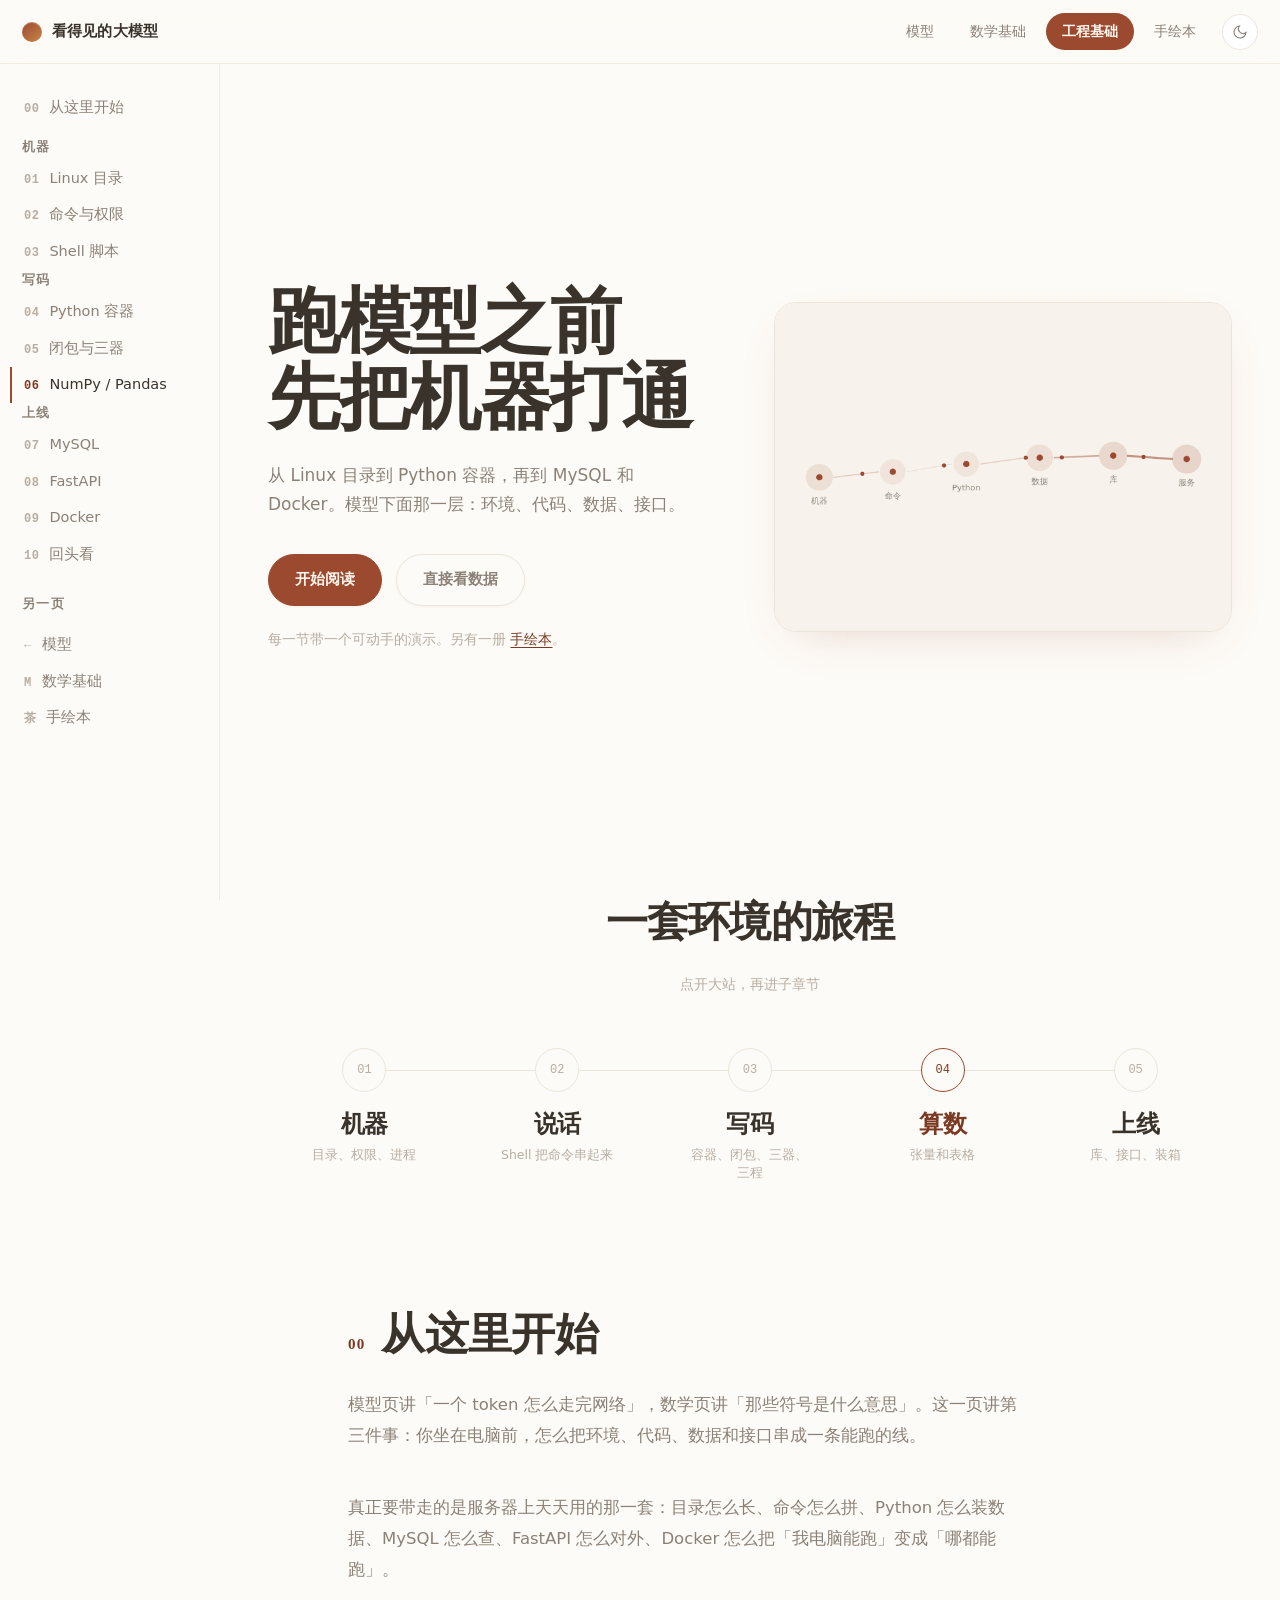
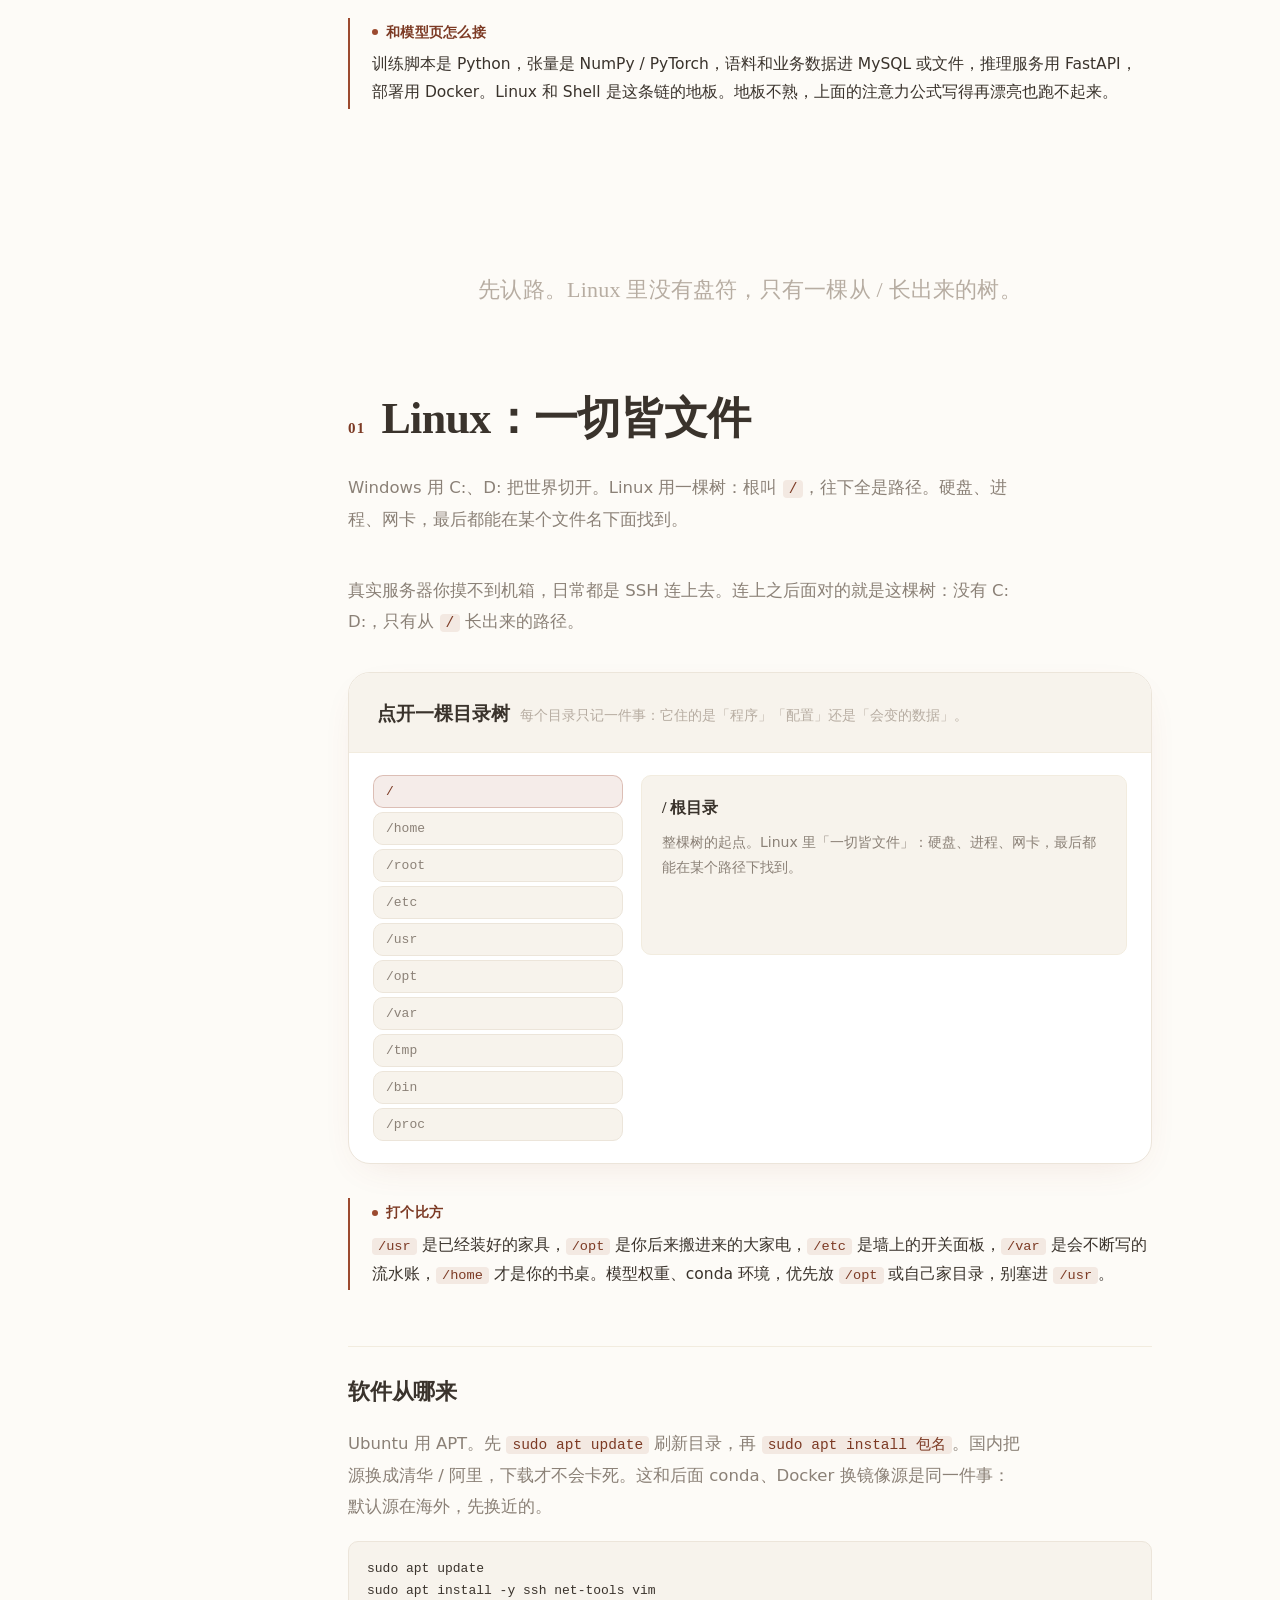
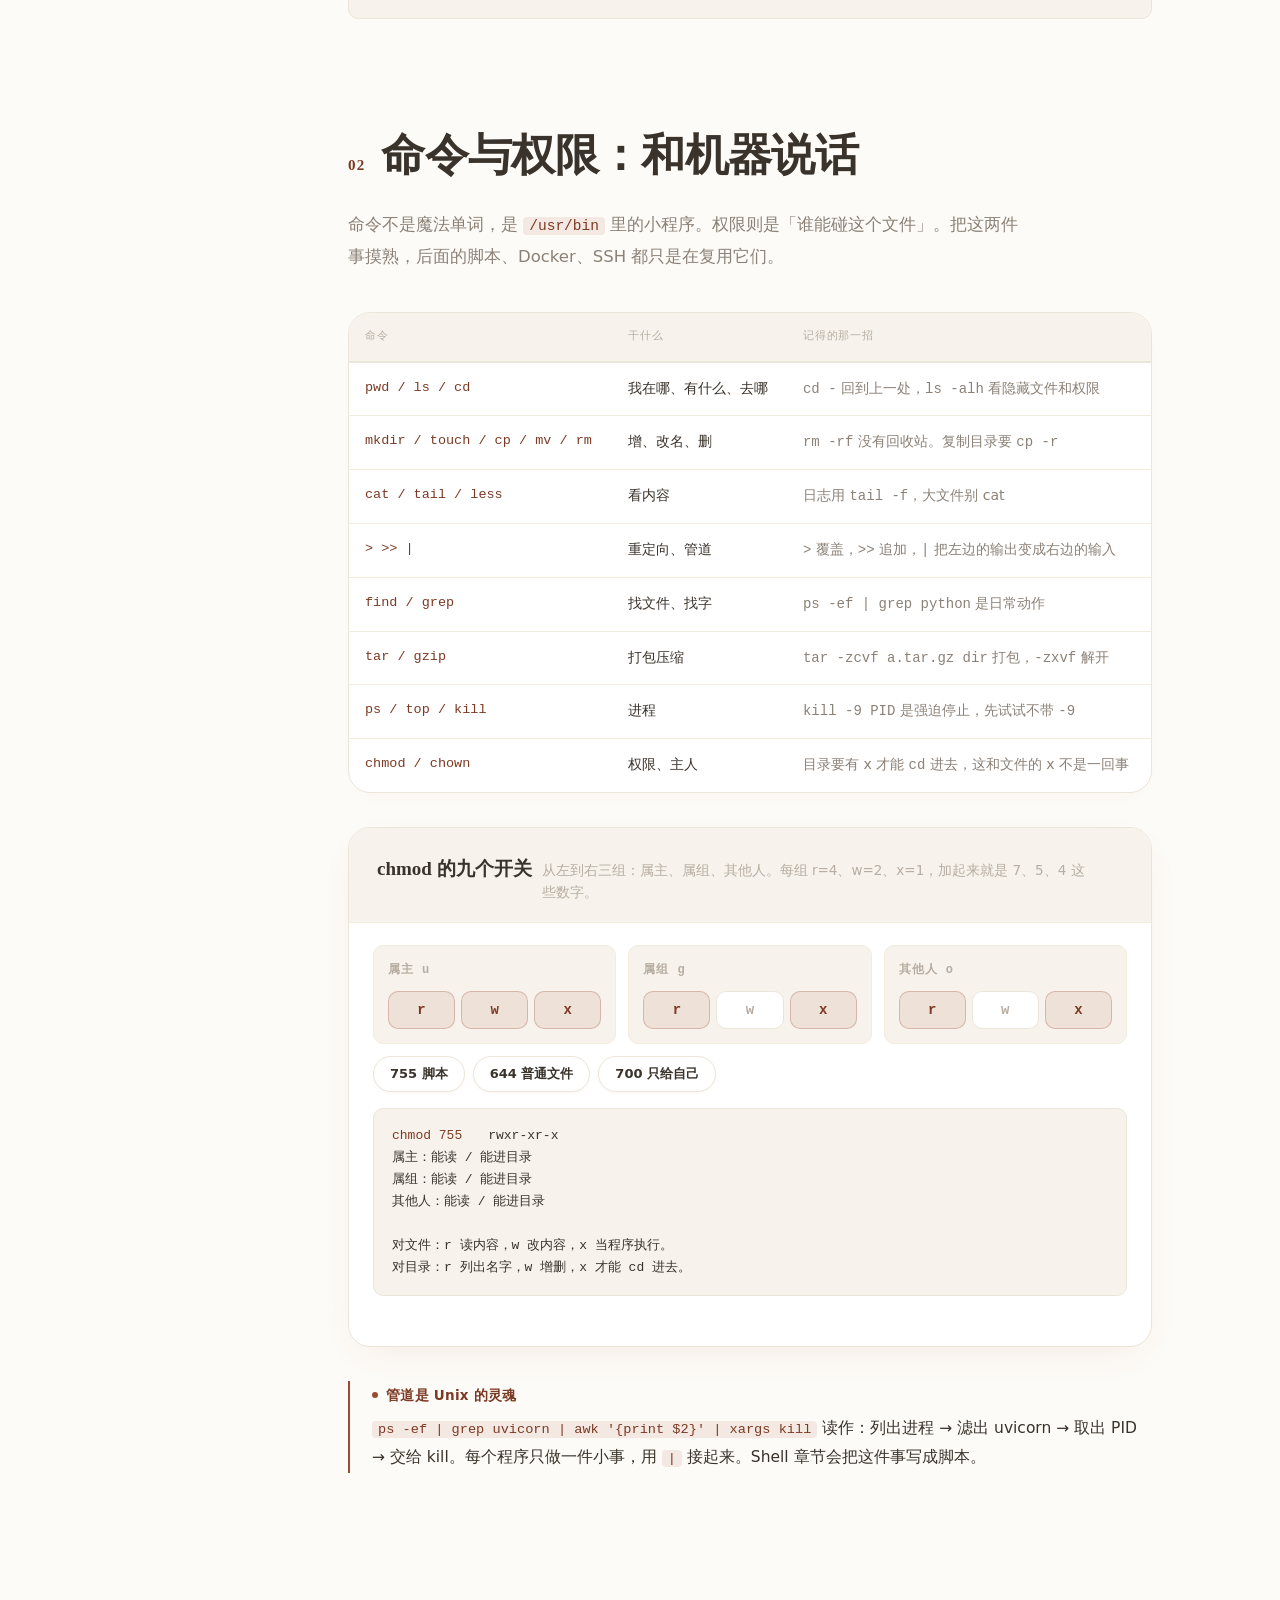
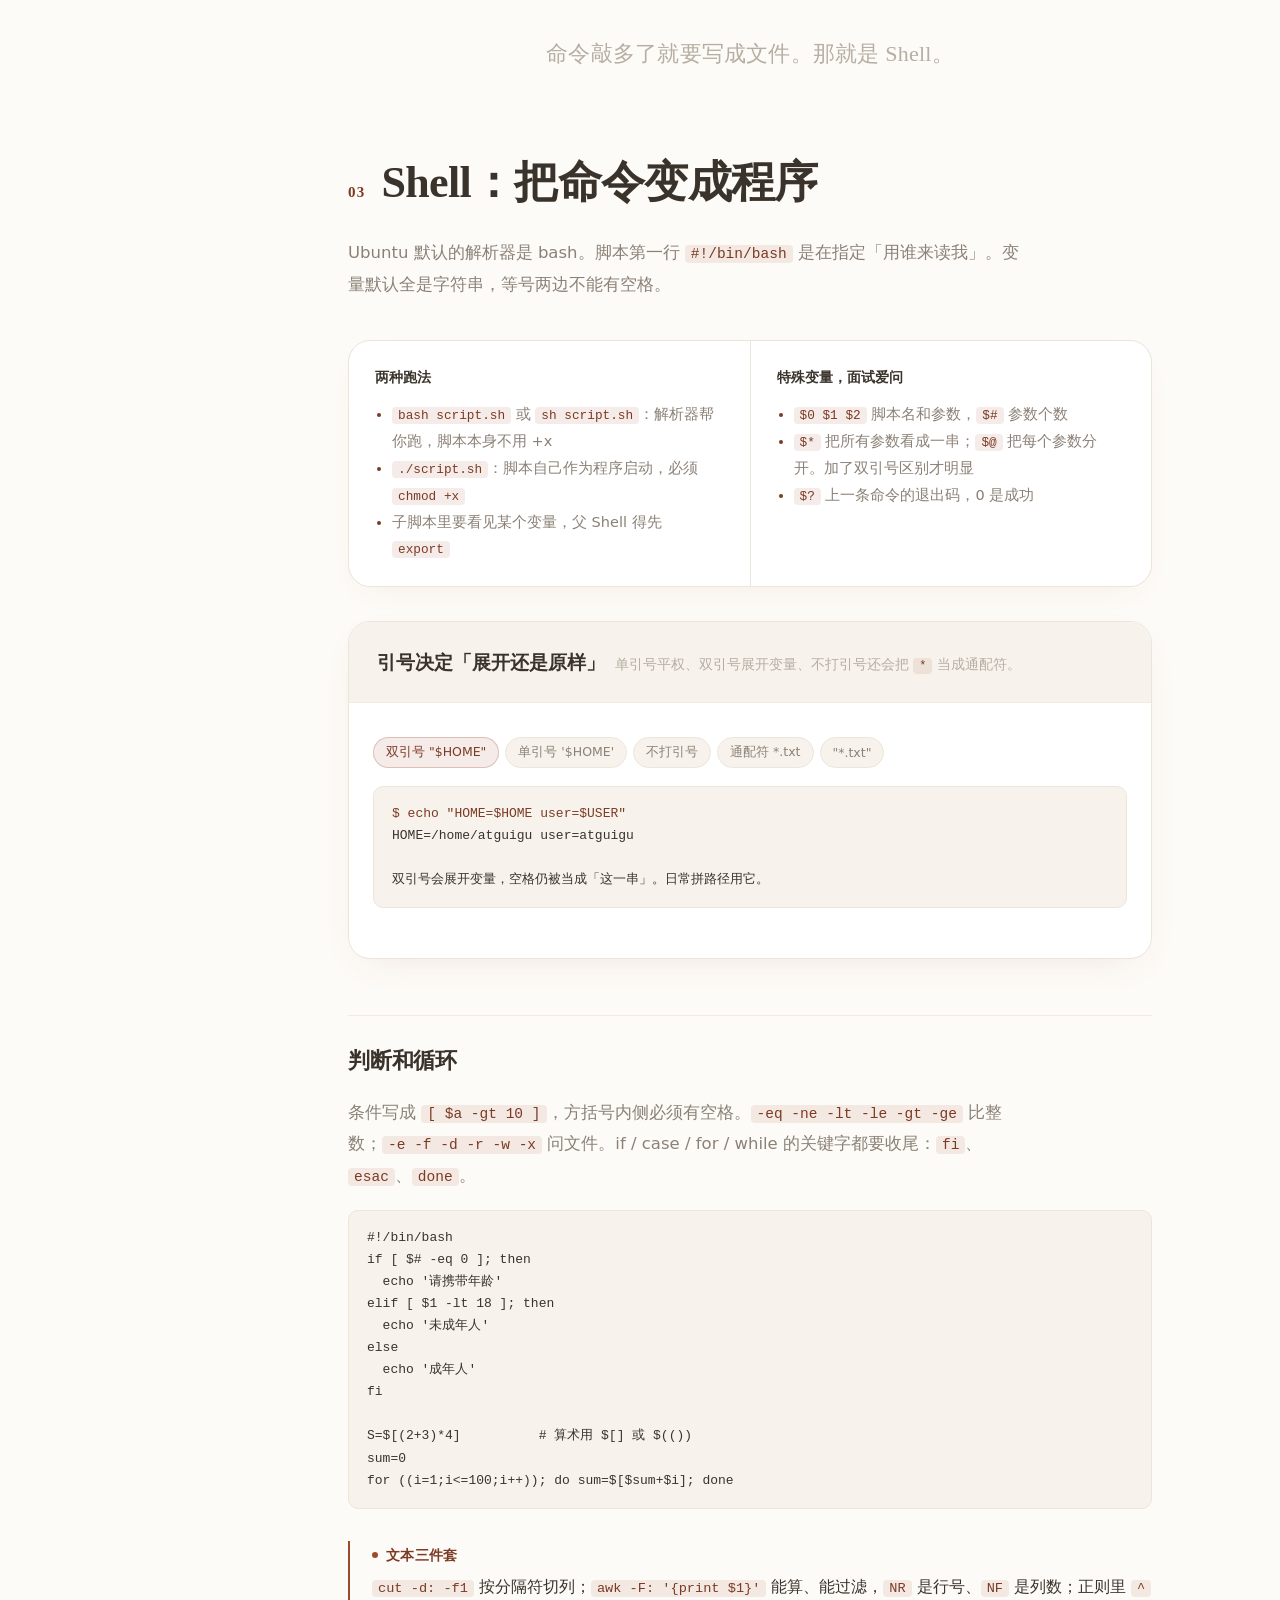
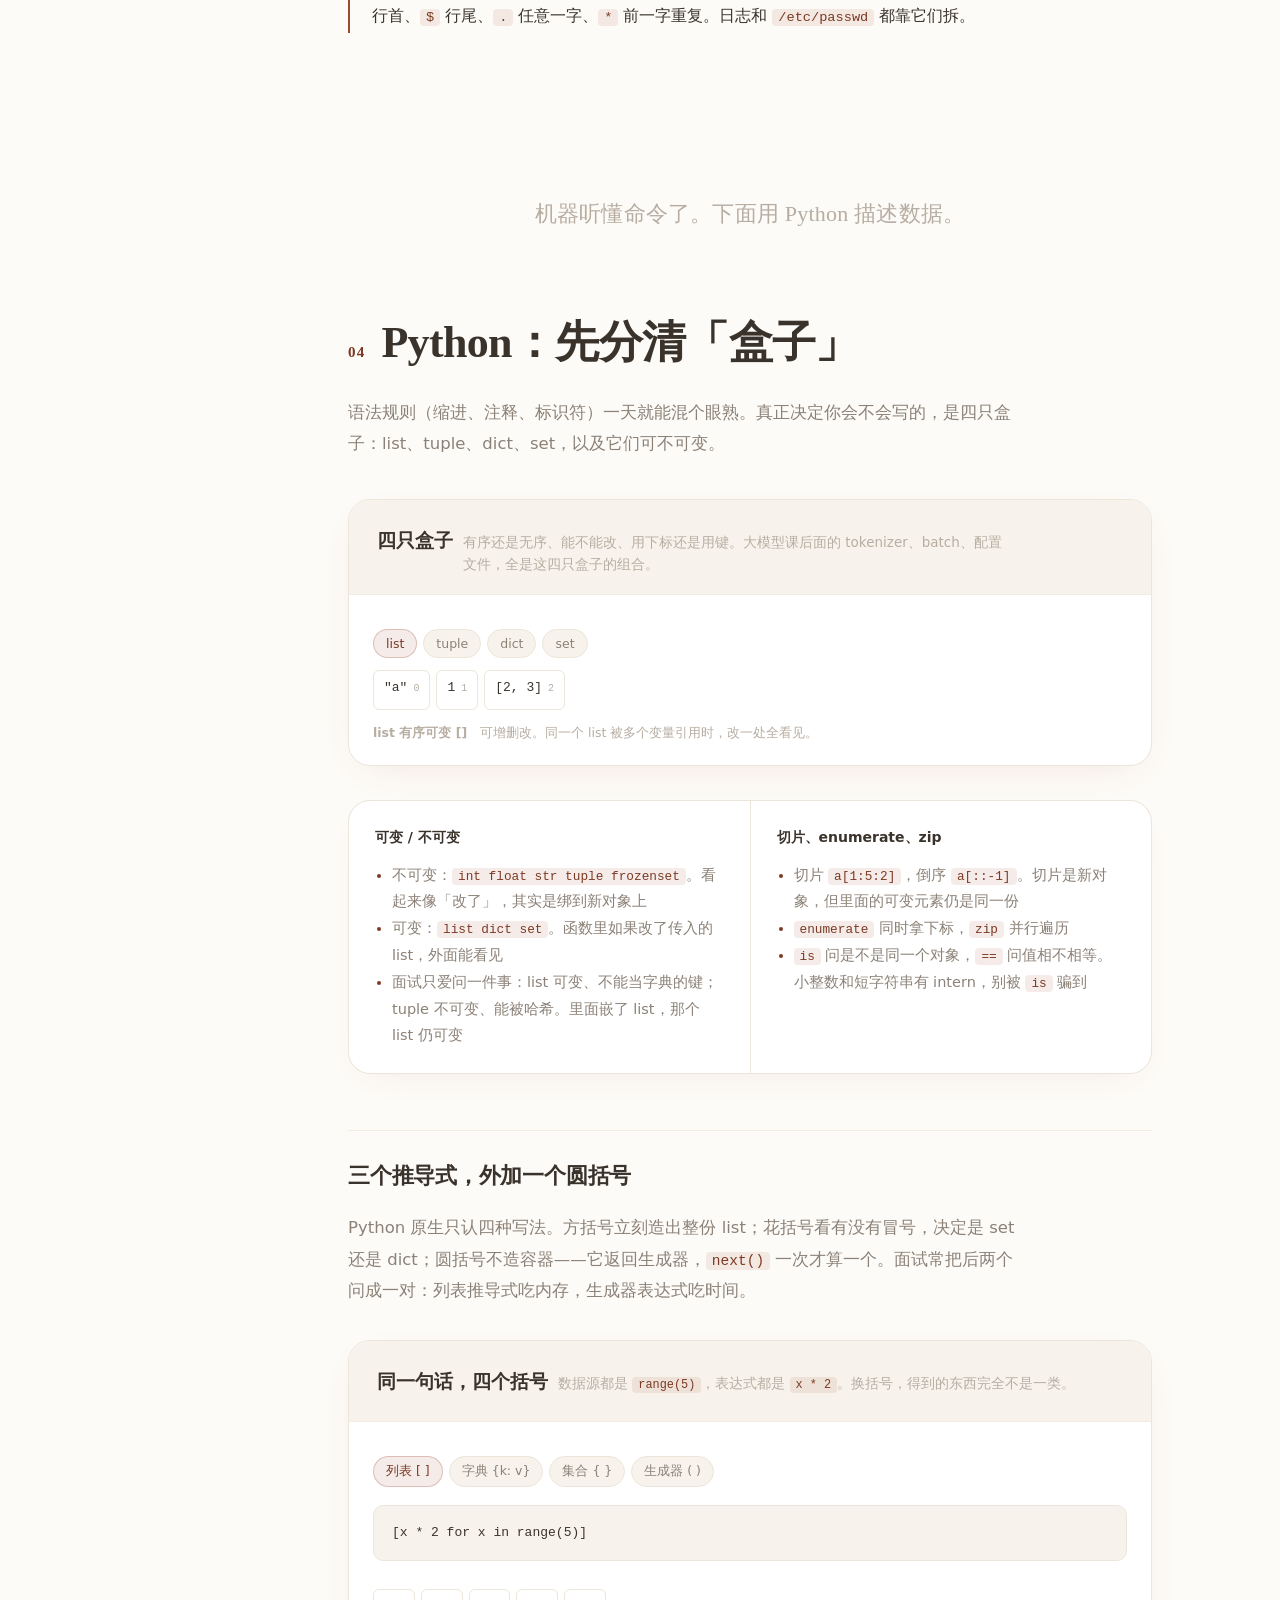
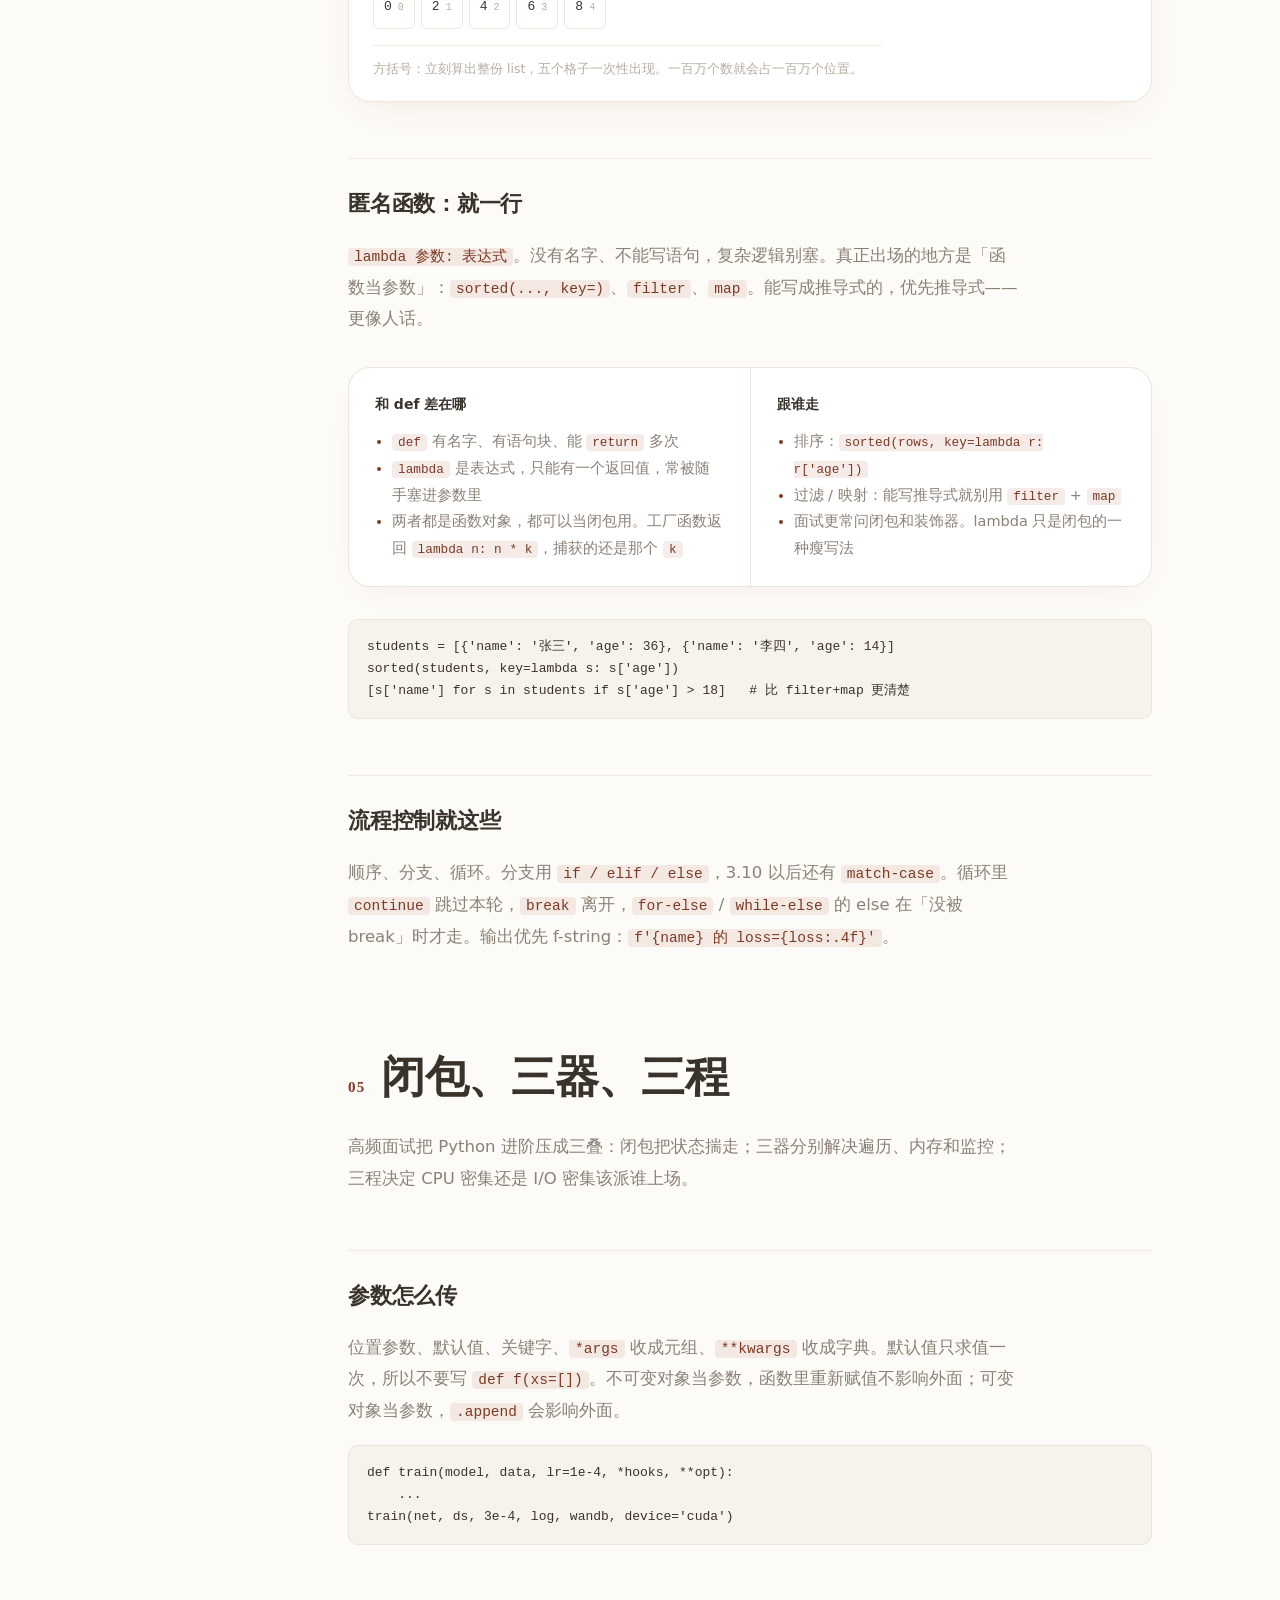
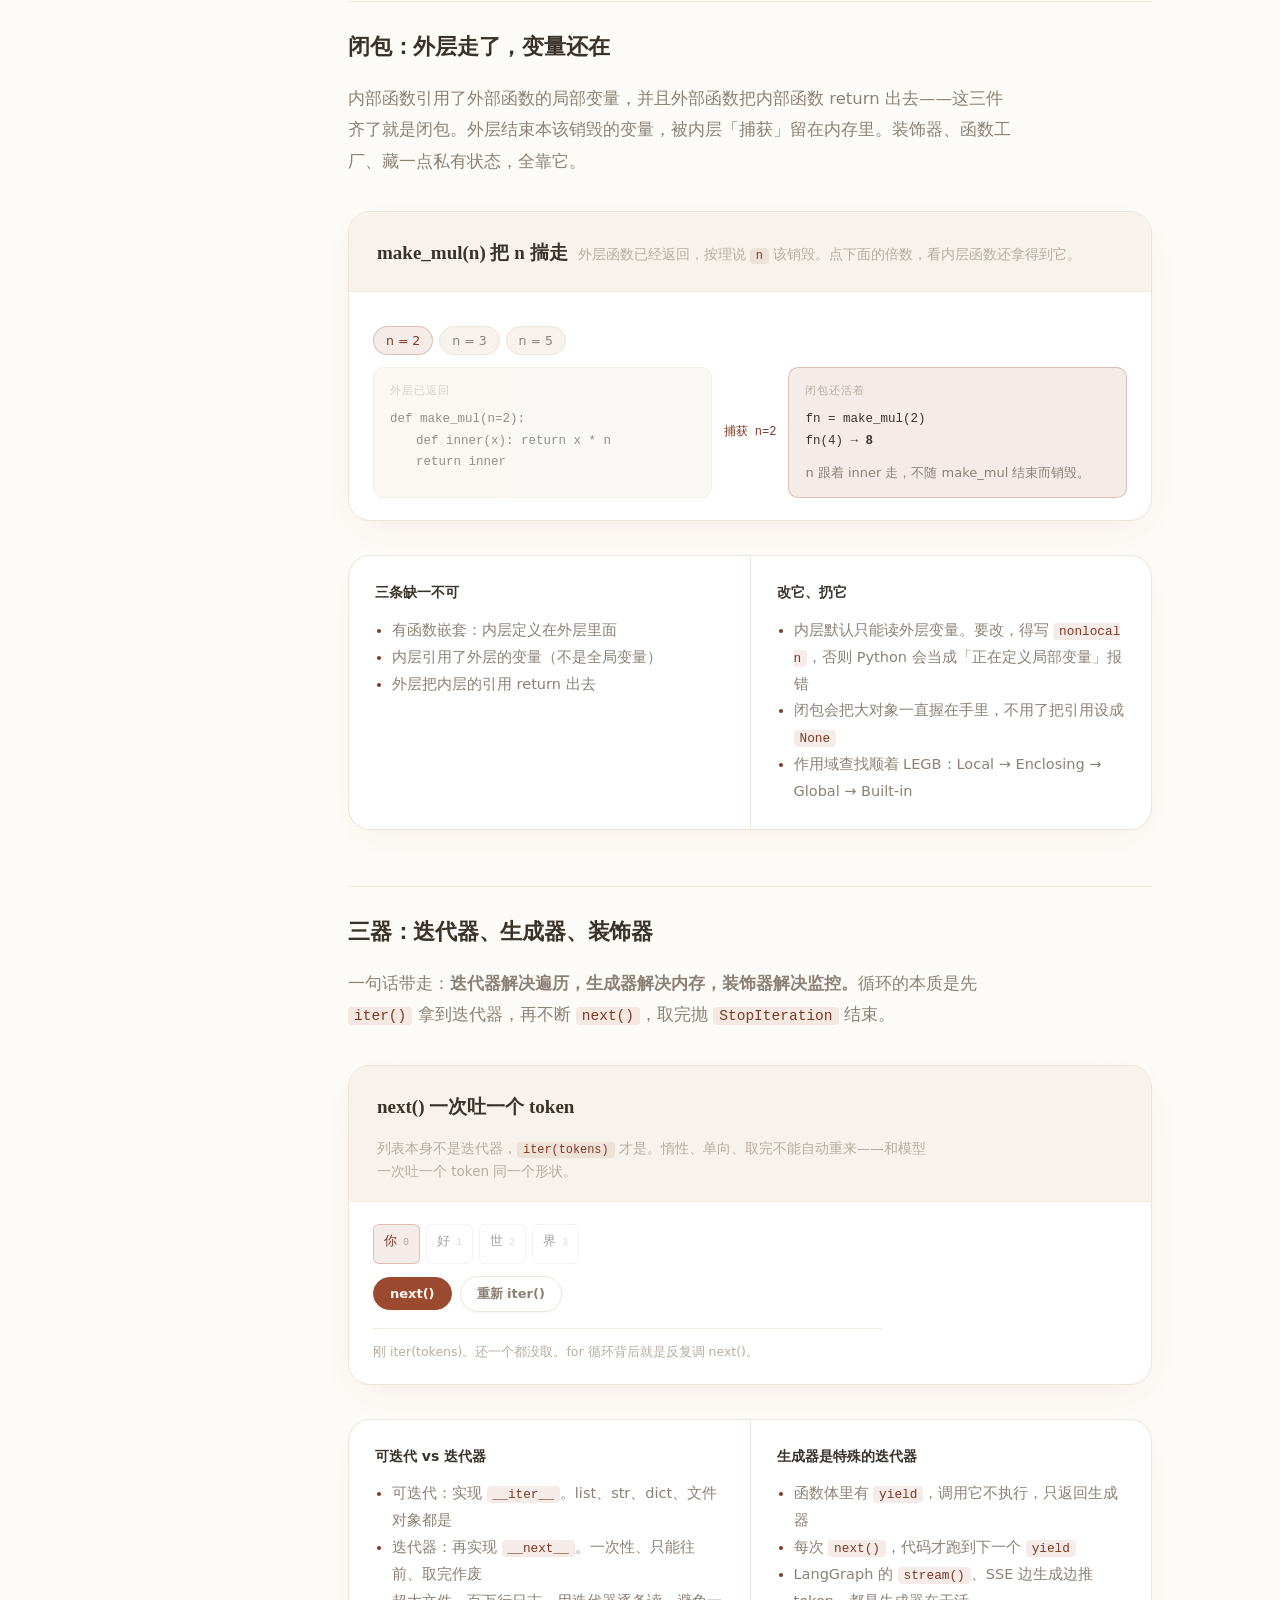
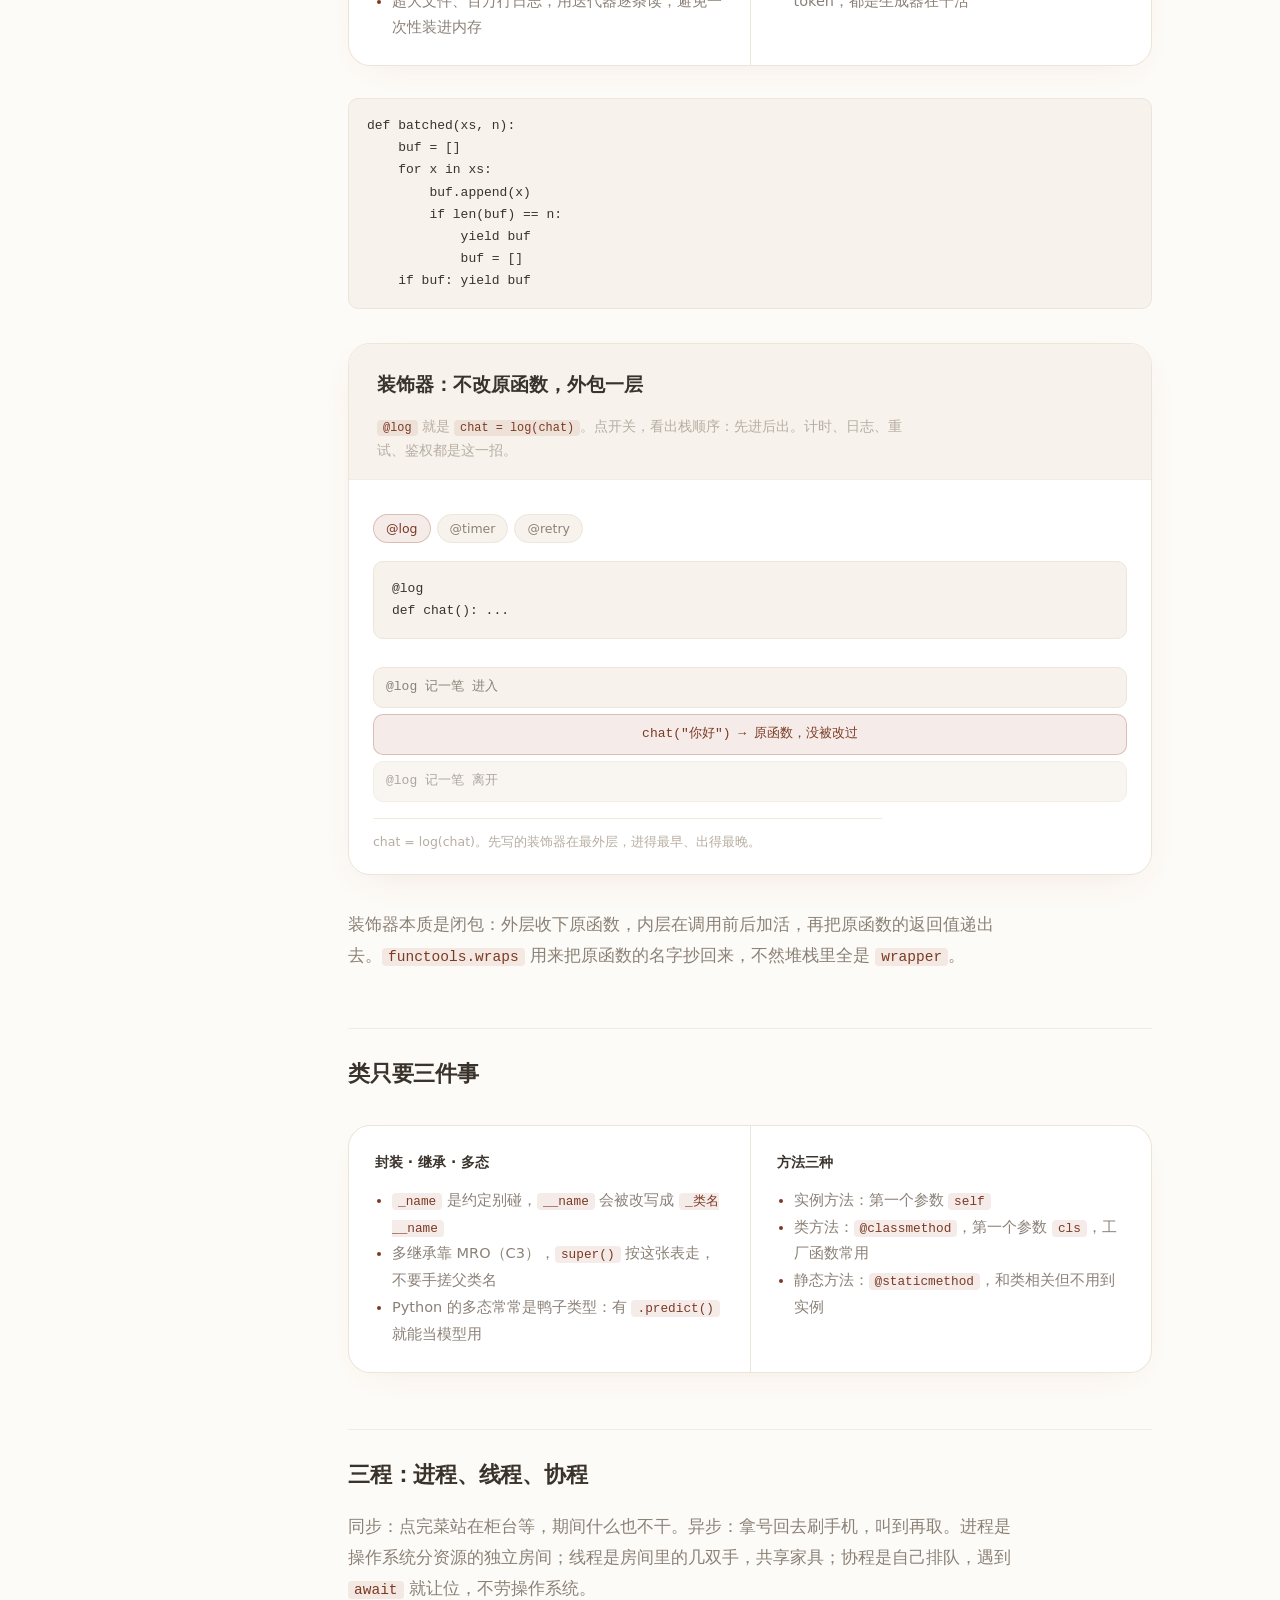
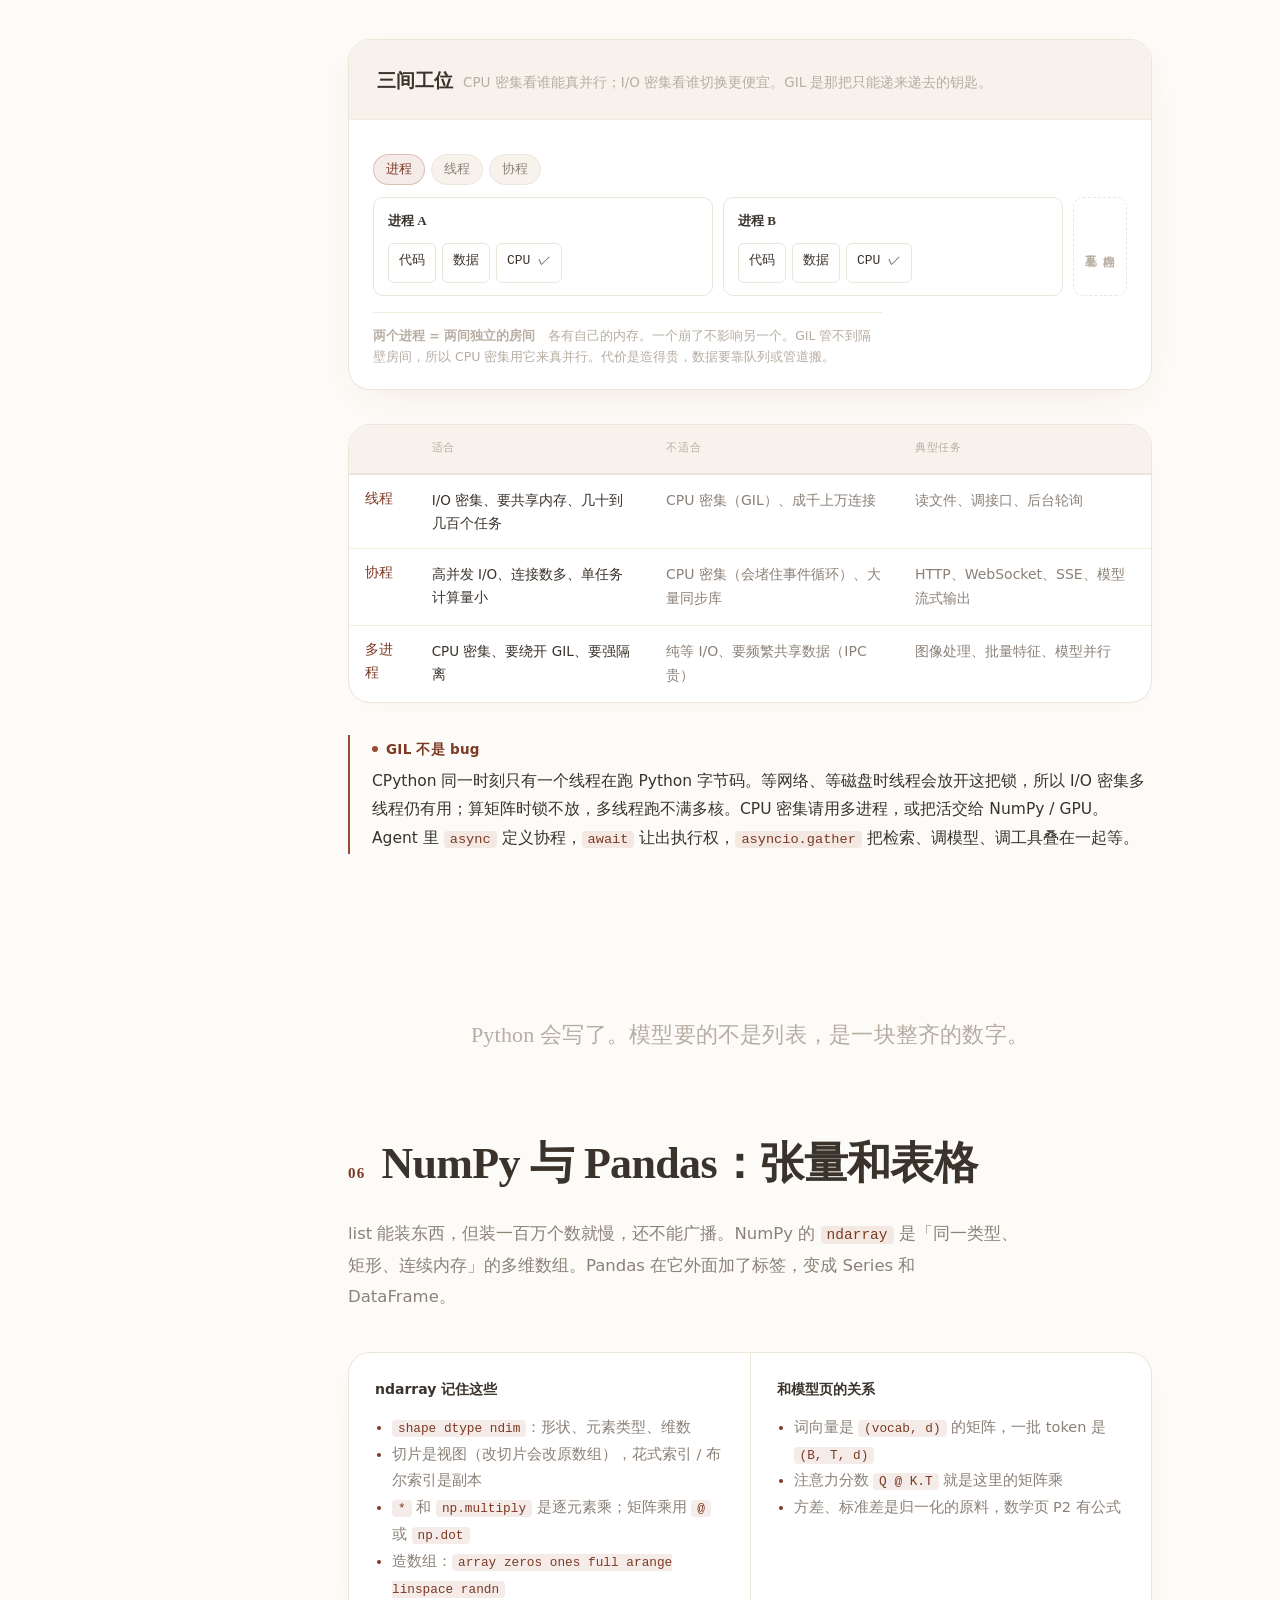
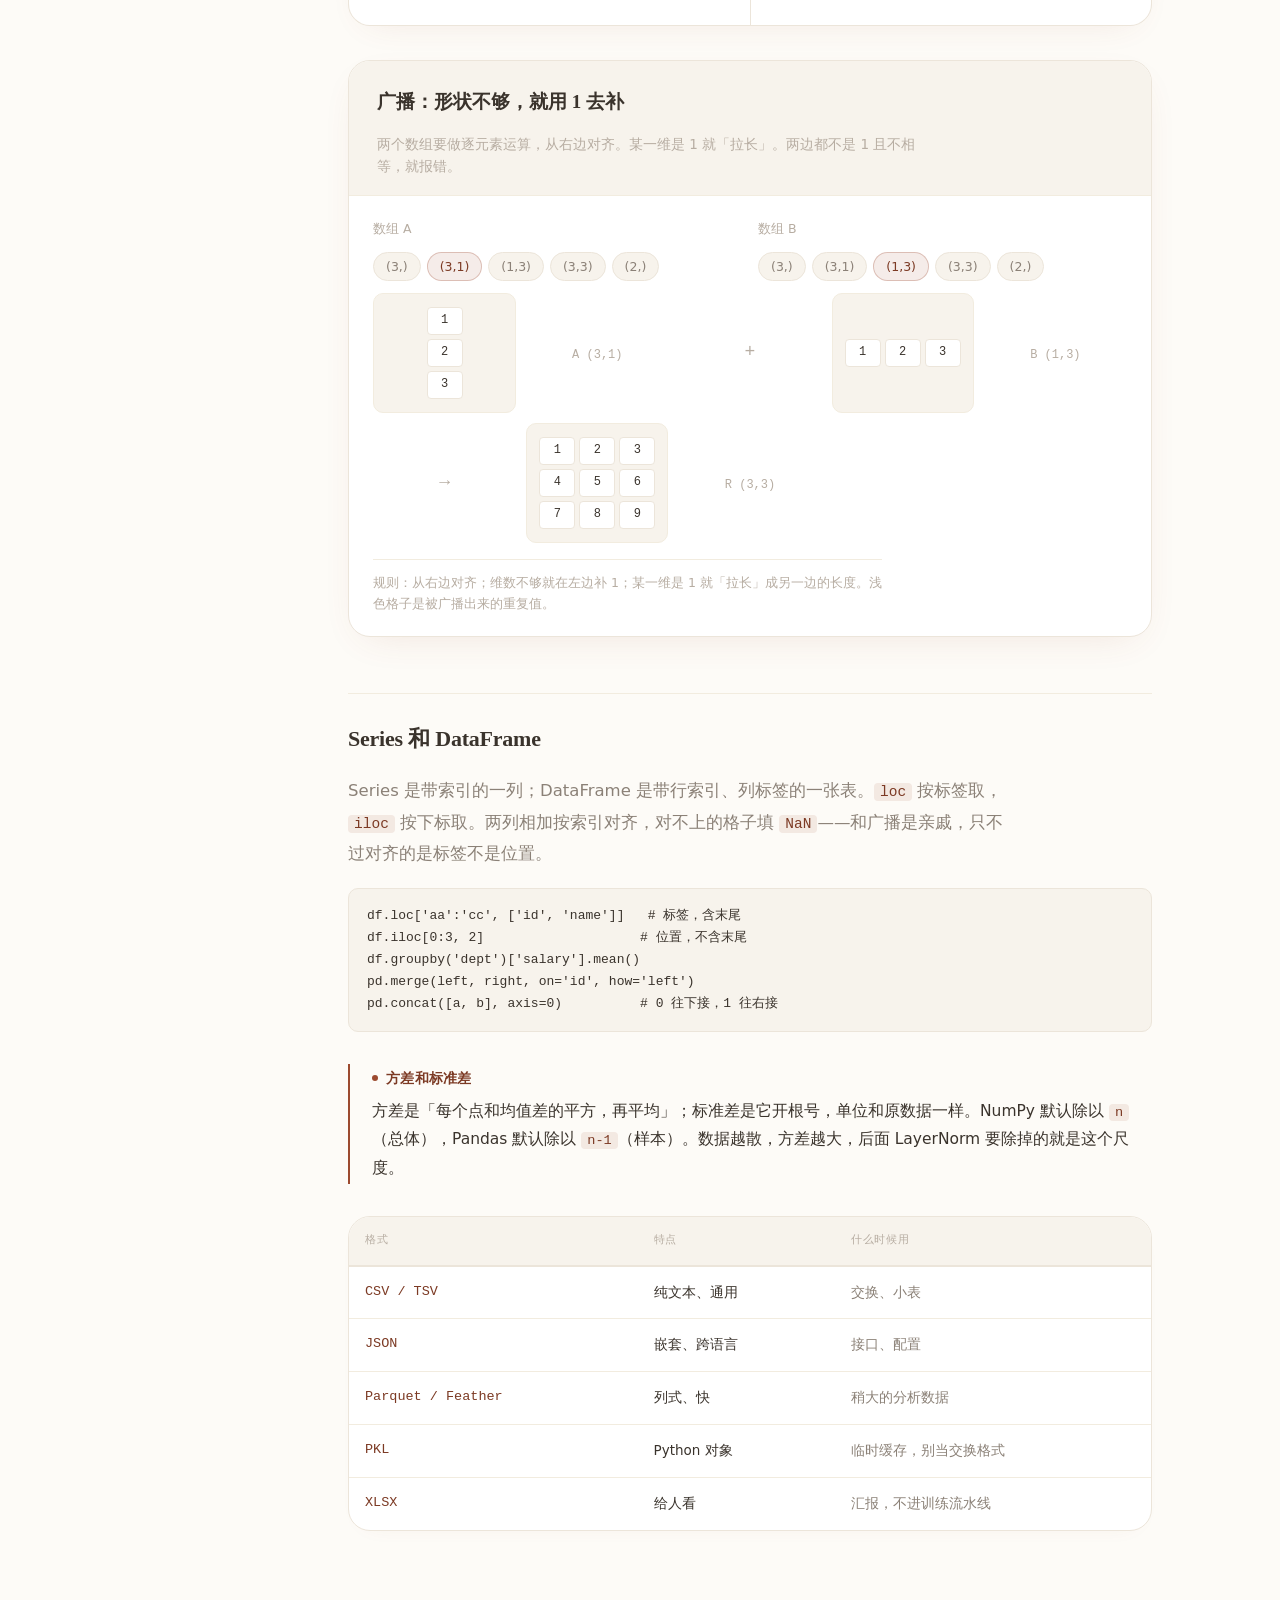
==== commit 3b408207: "Publish Transformer illustrated guide" ====
--- a/basics.html
+++ b/basics.html
@@ -10,12 +10,12 @@
 <script>
   (function () {
     var t = localStorage.getItem('theme');
-    if (!t) t = 'light';
+    if (t !== 'dark') t = 'light';
     document.documentElement.setAttribute('data-theme', t);
   })();
 </script>
 </head>
-<body>
+<body data-page="basics">
 
 <header class="topbar">
   <a class="brand" href="index.html">
@@ -27,6 +27,7 @@
       <a class="pagelink" href="index.html">模型</a>
       <a class="pagelink" href="math.html">数学基础</a>
       <a class="pagelink is-on" href="basics.html">工程基础</a>
+      <a class="pagelink" href="heytea-basics.html">手绘本</a>
     </nav>
     <button class="theme-btn" id="themeBtn" aria-label="切换深浅色">
       <svg class="i-moon" viewBox="0 0 24 24"><path d="M21 12.8A9 9 0 1 1 11.2 3a7 7 0 0 0 9.8 9.8z"/></svg>
@@ -57,6 +58,7 @@
   <ol class="rail-list">
     <li><a href="index.html"><b>←</b> 模型</a></li>
     <li><a href="math.html"><b>M</b> 数学基础</a></li>
+    <li><a href="heytea-basics.html"><b>茶</b> 手绘本</a></li>
   </ol>
 </aside>
 
@@ -65,12 +67,12 @@
 <section id="hero" class="hero">
   <div class="hero-copy">
     <h1>跑模型之前<br>先把机器打通</h1>
-    <p class="hero-sub">从 Linux 目录到 Python 容器，再到 MySQL 和 Docker。一条线走完大模型课前面那些「看起来不像 AI」的基础。</p>
+    <p class="hero-sub">从 Linux 目录到 Python 容器，再到 MySQL 和 Docker。模型下面那一层：环境、代码、数据、接口。</p>
     <div class="hero-cta">
       <a class="btn btn-primary" href="#primer">开始阅读</a>
       <a class="btn btn-ghost" href="#ch6">直接看数据</a>
     </div>
-    <p class="hero-quiet">每一节带一个可动手的演示。</p>
+    <p class="hero-quiet">每一节带一个可动手的演示。另有一册 <a href="heytea-basics.html">手绘本</a>。</p>
   </div>
   <div class="hero-viz">
     <canvas id="bHero" width="720" height="520" aria-label="工程基础流水线"></canvas>
@@ -129,7 +131,7 @@
 <section id="primer" class="ch">
   <div class="ch-head"><span class="ch-num">00</span><h2>从这里开始</h2></div>
   <p class="lead">模型页讲「一个 token 怎么走完网络」，数学页讲「那些符号是什么意思」。这一页讲第三件事：你坐在电脑前，怎么把环境、代码、数据和接口串成一条能跑的线。</p>
-  <p>课里的 VMware、Ubuntu、Xshell，只是让你在 Windows 上拥有一台 Linux。真正要带走的不是安装步骤，是后面那套在服务器上天天用的东西：目录怎么长、命令怎么拼、Python 怎么装数据、MySQL 怎么查、FastAPI 怎么对外、Docker 怎么把「我电脑能跑」变成「哪都能跑」。</p>
+  <p>真正要带走的是服务器上天天用的那一套：目录怎么长、命令怎么拼、Python 怎么装数据、MySQL 怎么查、FastAPI 怎么对外、Docker 怎么把「我电脑能跑」变成「哪都能跑」。</p>
   <div class="note">
     <b>和模型页怎么接</b>
     训练脚本是 Python，张量是 NumPy / PyTorch，语料和业务数据进 MySQL 或文件，推理服务用 FastAPI，部署用 Docker。Linux 和 Shell 是这条链的地板。地板不熟，上面的注意力公式写得再漂亮也跑不起来。
@@ -142,7 +144,7 @@
   <div class="ch-head"><span class="ch-num">01</span><h2>Linux：一切皆文件</h2></div>
   <p class="lead">Windows 用 C:、D: 把世界切开。Linux 用一棵树：根叫 <code>/</code>，往下全是路径。硬盘、进程、网卡，最后都能在某个文件名下面找到。</p>
 
-  <p>课里用 VMware 装 Ubuntu，再用 Xshell 远程登录，是因为真实服务器你摸不到机箱。SSH 连上去之后，你面对的就是这棵树。NAT 网络让虚拟机借宿主机上网；把虚拟机 IP 写死，是为了 Xshell 下次还能连上。</p>
+  <p>真实服务器你摸不到机箱，日常都是 SSH 连上去。连上之后面对的就是这棵树：没有 C: D:，只有从 <code>/</code> 长出来的路径。</p>
 
   <div class="demo" id="fsDemo">
     <div class="demo-head">
@@ -733,7 +735,7 @@
       <ul>
         <li>连客操作系统一起虚拟化</li>
         <li>隔离更彻底，启动以分钟计</li>
-        <li>课里的 VMware 就是这个</li>
+        <li>整台操作系统一起虚拟化</li>
       </ul>
     </div>
     <div class="cmp-col"><h4>容器</h4>
@@ -783,14 +785,14 @@
     depends_on: [db]
 volumes:
   mysql-data:</code></pre>
-  <p><code>docker compose up -d</code> 会先起 MySQL，再起 API。镜像源换成国内的，pull 才不会超时。Windows 上 Docker Desktop 依赖 WSL2，这和课里先开虚拟化是同一类准备。</p>
+  <p><code>docker compose up -d</code> 会先起 MySQL，再起 API。镜像源换成国内的，pull 才不会超时。Windows 上 Docker Desktop 依赖 WSL2，需要先打开 CPU 虚拟化。</p>
 </section>
 
 <div class="ch-air"><p>回头看一遍，从头到尾只有一条线。</p></div>
 
 <section id="ch10" class="ch">
   <div class="ch-head"><span class="ch-num">10</span><h2>回头看：一套环境的一以贯之</h2></div>
-  <p class="lead">VMware 给你一台 Linux。目录和权限让你在这台机器上走动。Shell 把走动写成脚本。Python 描述逻辑，NumPy / Pandas 描述数字和表，MySQL 把表存住，FastAPI 把函数暴露出去，Docker 把这一切封进箱子。</p>
+  <p class="lead">先有一台 Linux。目录和权限让你在这台机器上走动。Shell 把走动写成脚本。Python 描述逻辑，NumPy / Pandas 描述数字和表，MySQL 把表存住，FastAPI 把函数暴露出去，Docker 把这一切封进箱子。</p>
 
   <div class="note">
     <b>一句话带走</b>
@@ -827,8 +829,8 @@
 
 <footer class="foot">
   <div class="foot-in">
-    <p>内容按尚硅谷大模型课的 Linux / Shell / Python / NumPy / MySQL / FastAPI / Docker 笔记蒸馏，交互在浏览器本地计算。</p>
-    <p class="foot-dim">安装向导、注册码、逐步截图没有搬进来。需要装环境时，对着原课件点下去即可。</p>
+    <p>Linux / Shell / Python / NumPy / MySQL / FastAPI / Docker，交互在浏览器本地计算。</p>
+    <p class="foot-dim">这一页讲怎么用，不讲怎么装。</p>
   </div>
 </footer>
 
@@ -837,4 +839,6 @@
 <script src="vendor/katex/katex.min.js"></script>
 <script src="vendor/katex/auto-render.min.js"></script>
 <script src="app.js"></script>
-<script src="basics.js"></script>+<script src="basics.js"></script>
+</body>
+</html>
--- a/style.css
+++ b/style.css
@@ -209,9 +209,18 @@
   box-shadow: 0 16px 48px -24px rgba(156, 74, 47, .28);
 }
 .hero-viz canvas { width: 100%; height: 100%; display: block; }
+.hero-glyphs {
+  display: grid; place-items: center; height: 100%;
+  font-size: 48px; color: var(--accent); font-family: var(--mono);
+}
+
 .hero-quiet {
   margin: 22px 0 0;
   font-size: 14px; color: var(--faint); line-height: 1.6;
+}
+.hero-quiet a {
+  color: var(--accent-ink);
+  text-underline-offset: 3px;
 }
 
 /* ============================================================
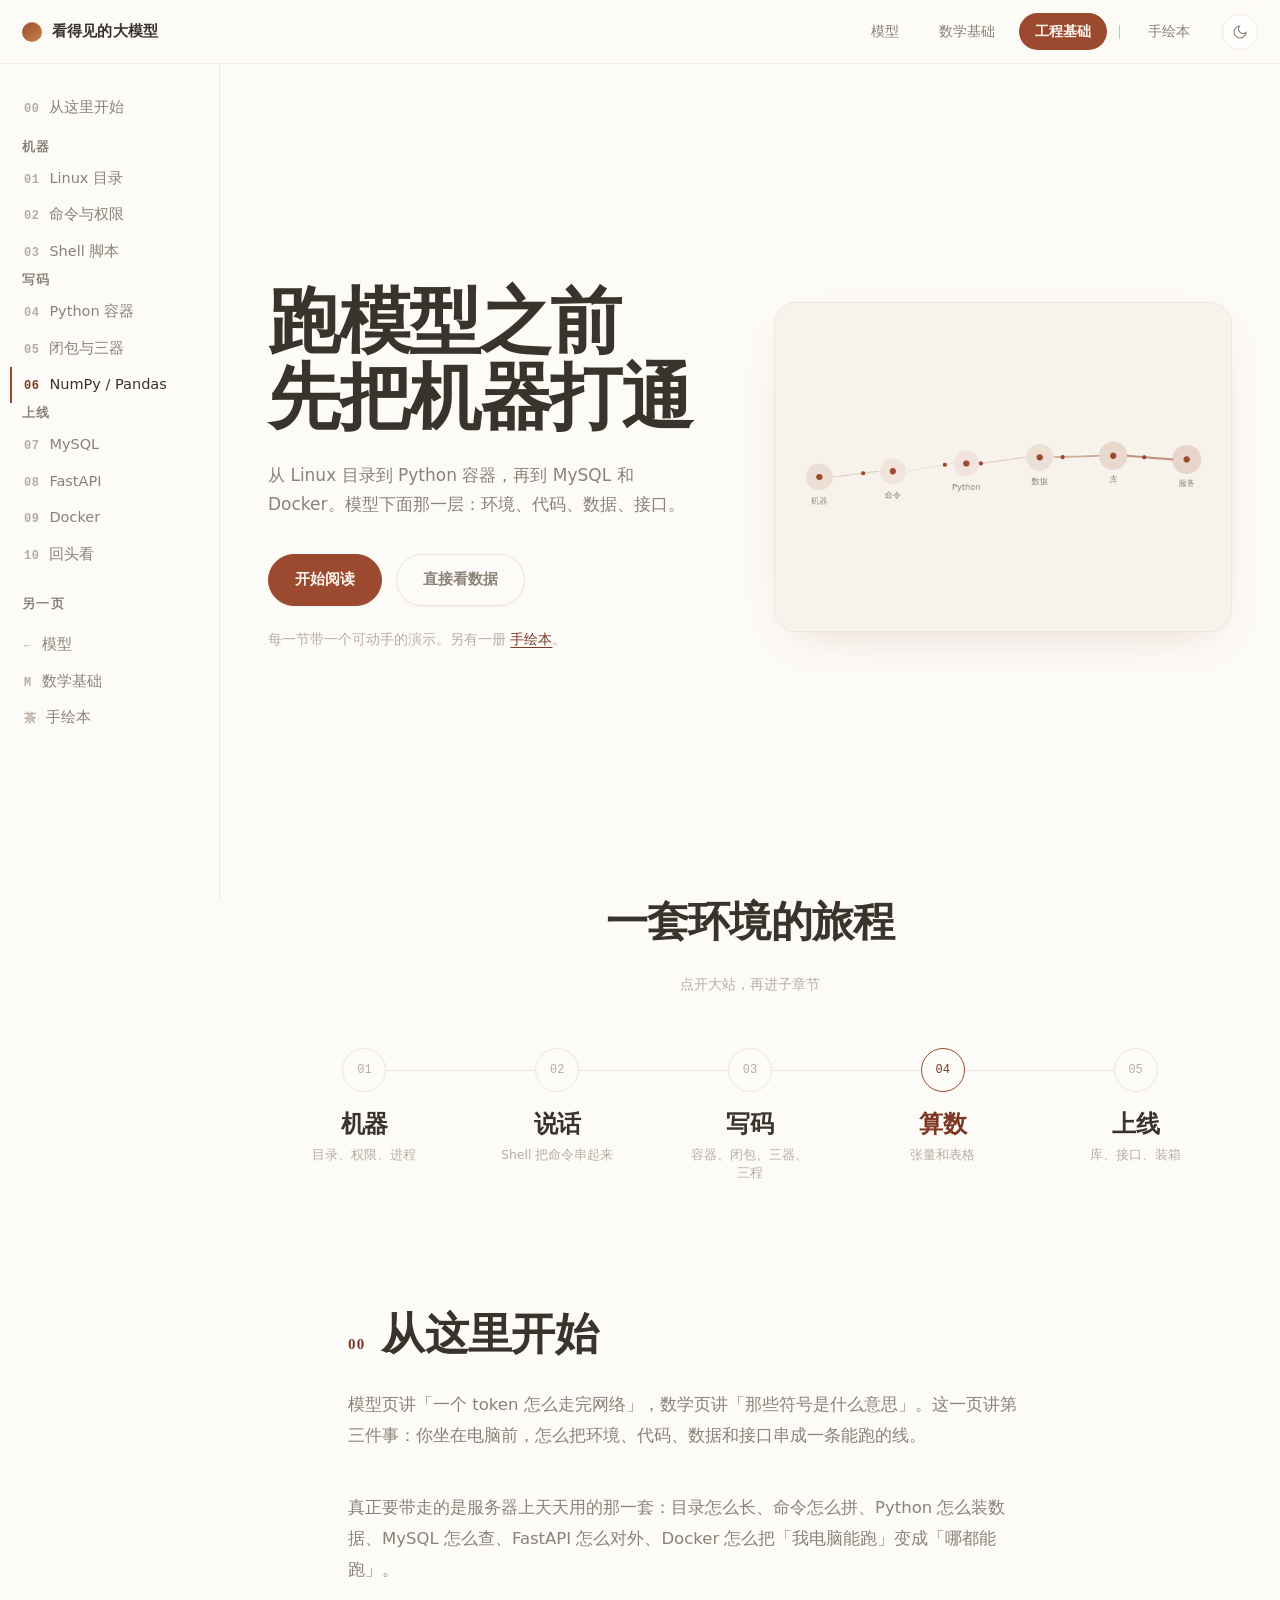
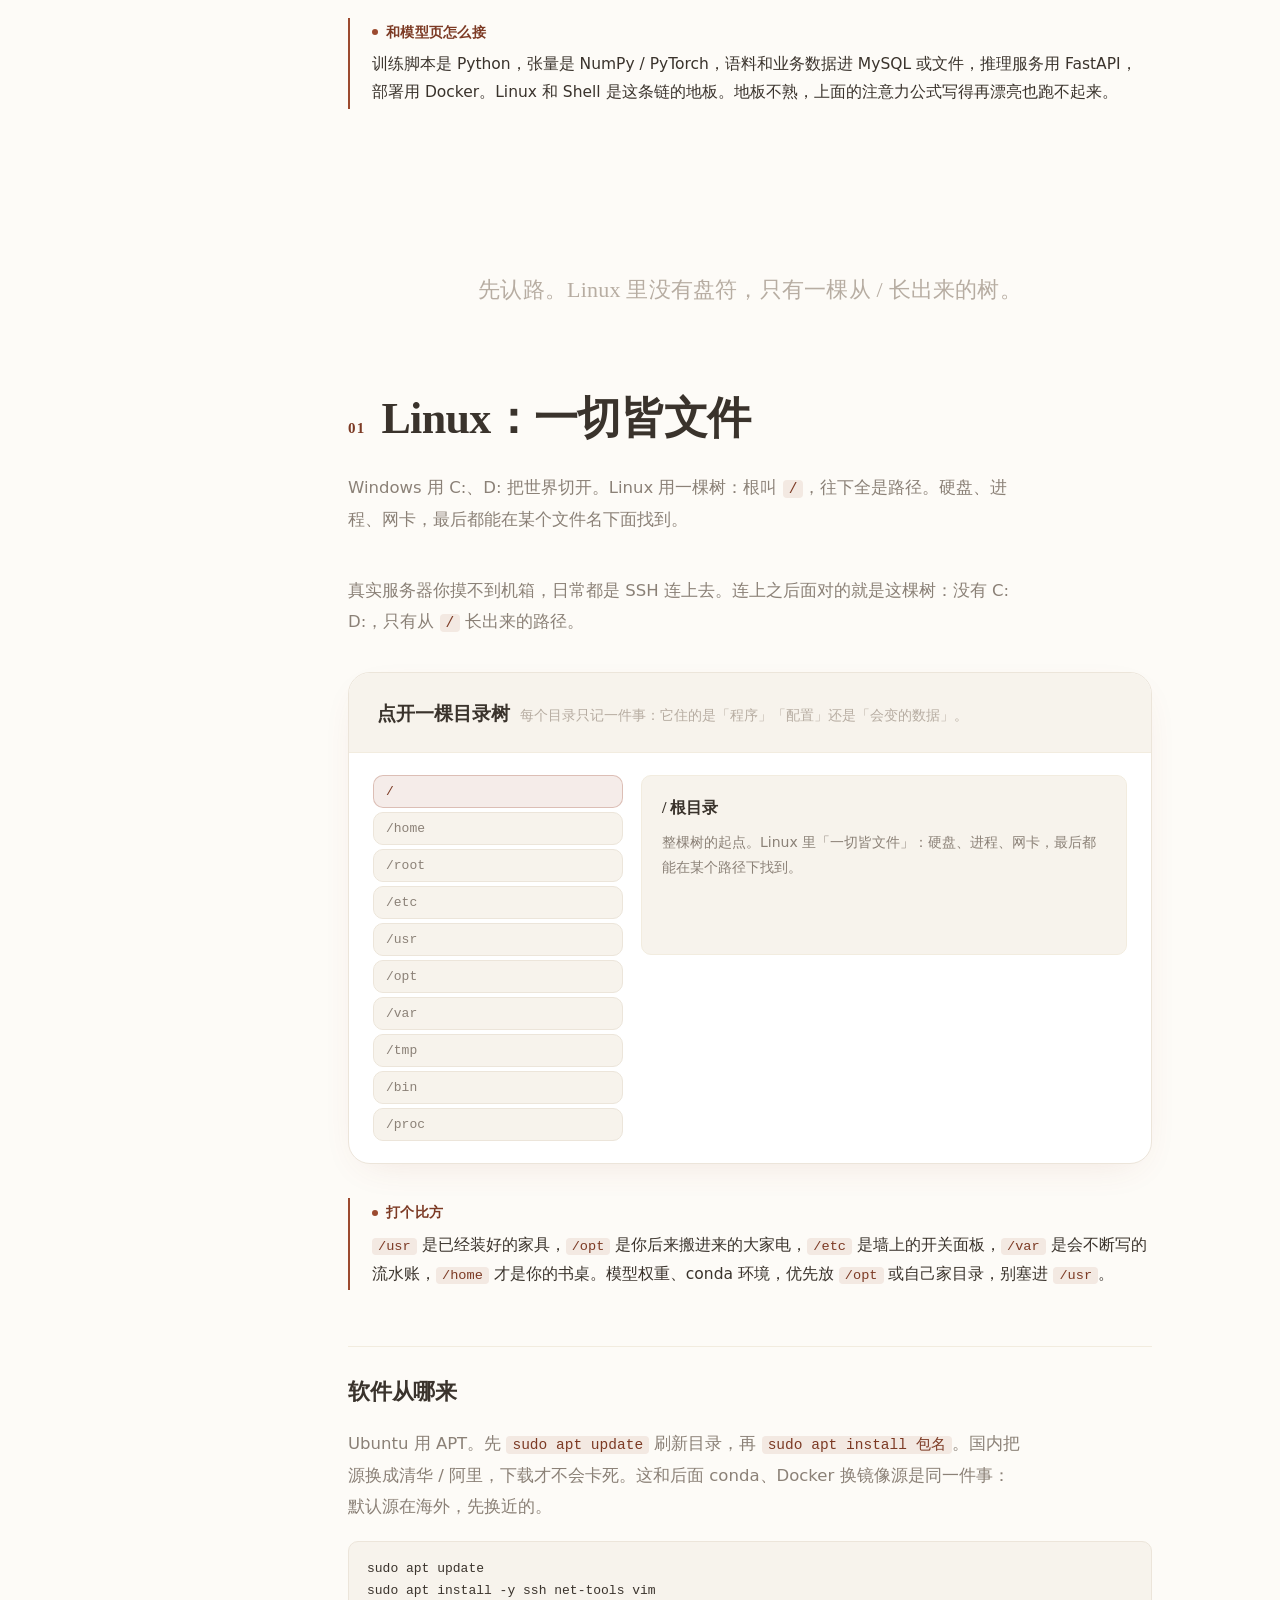
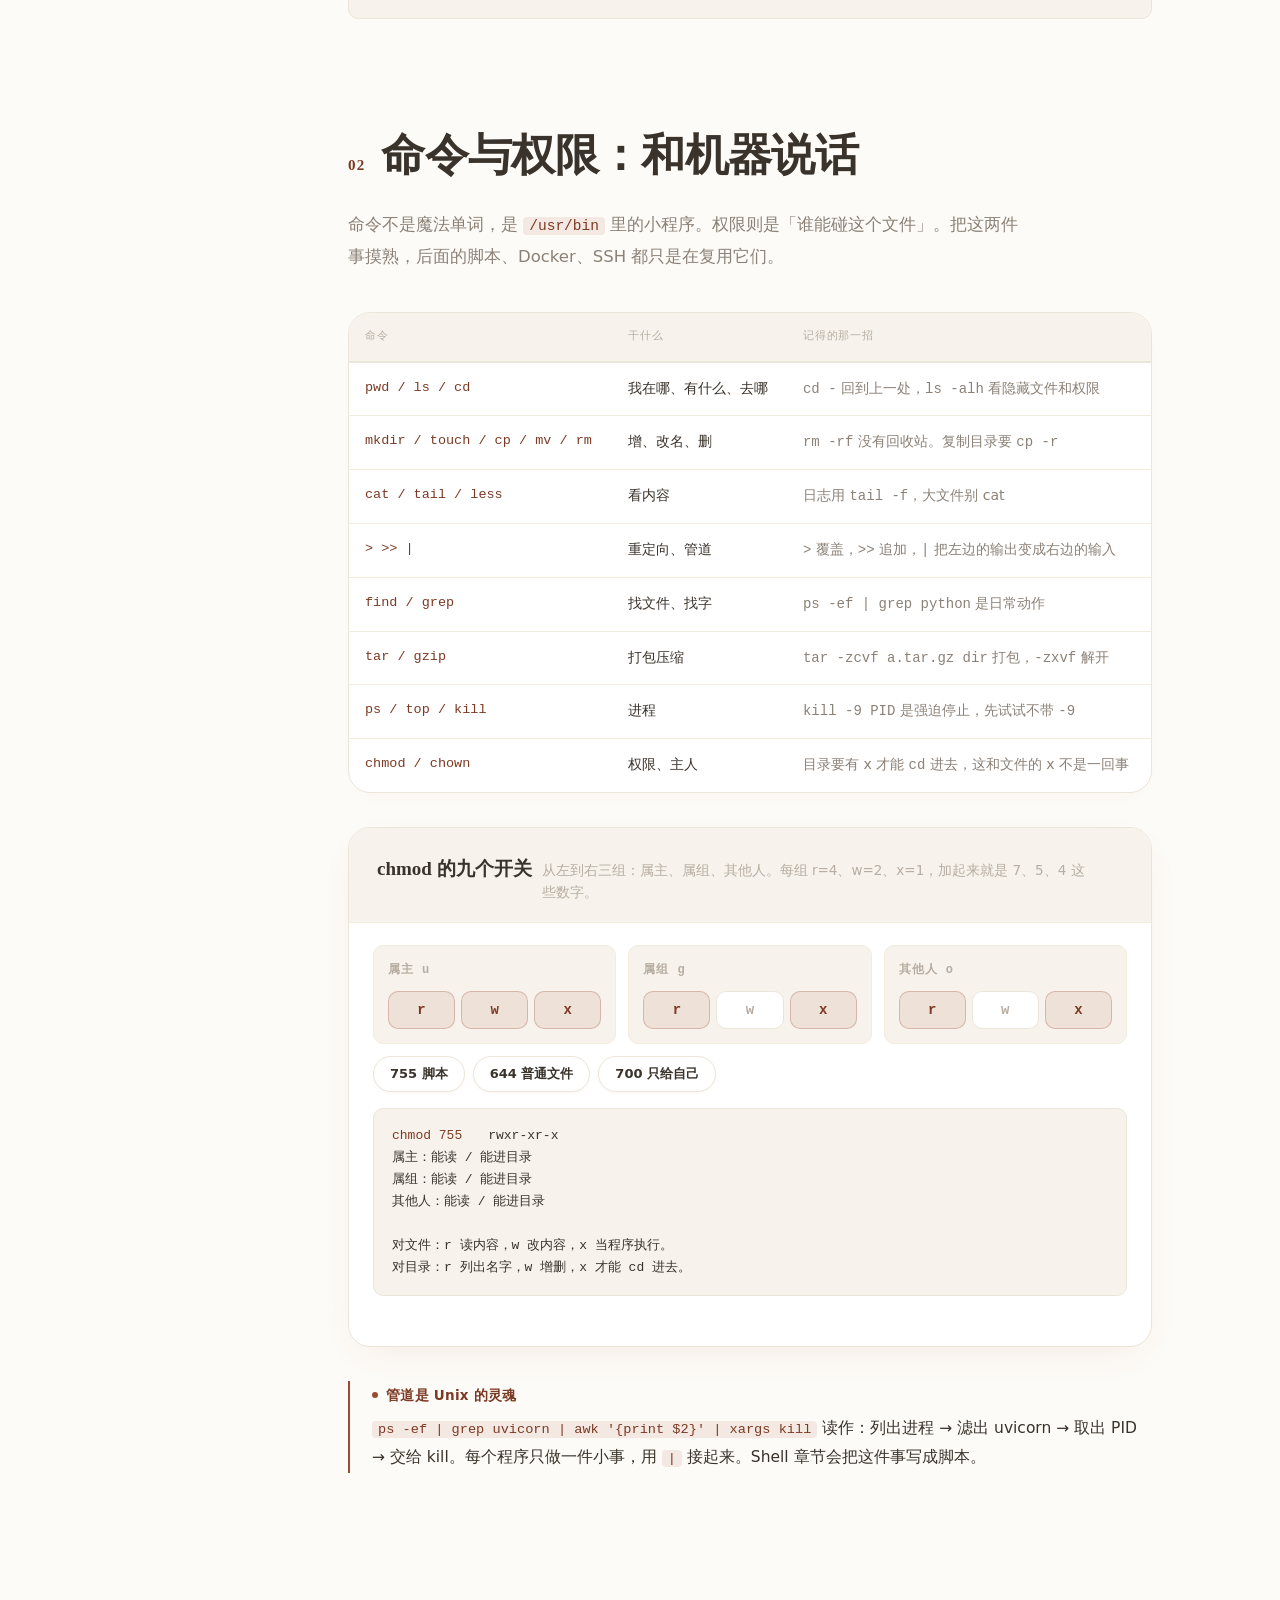
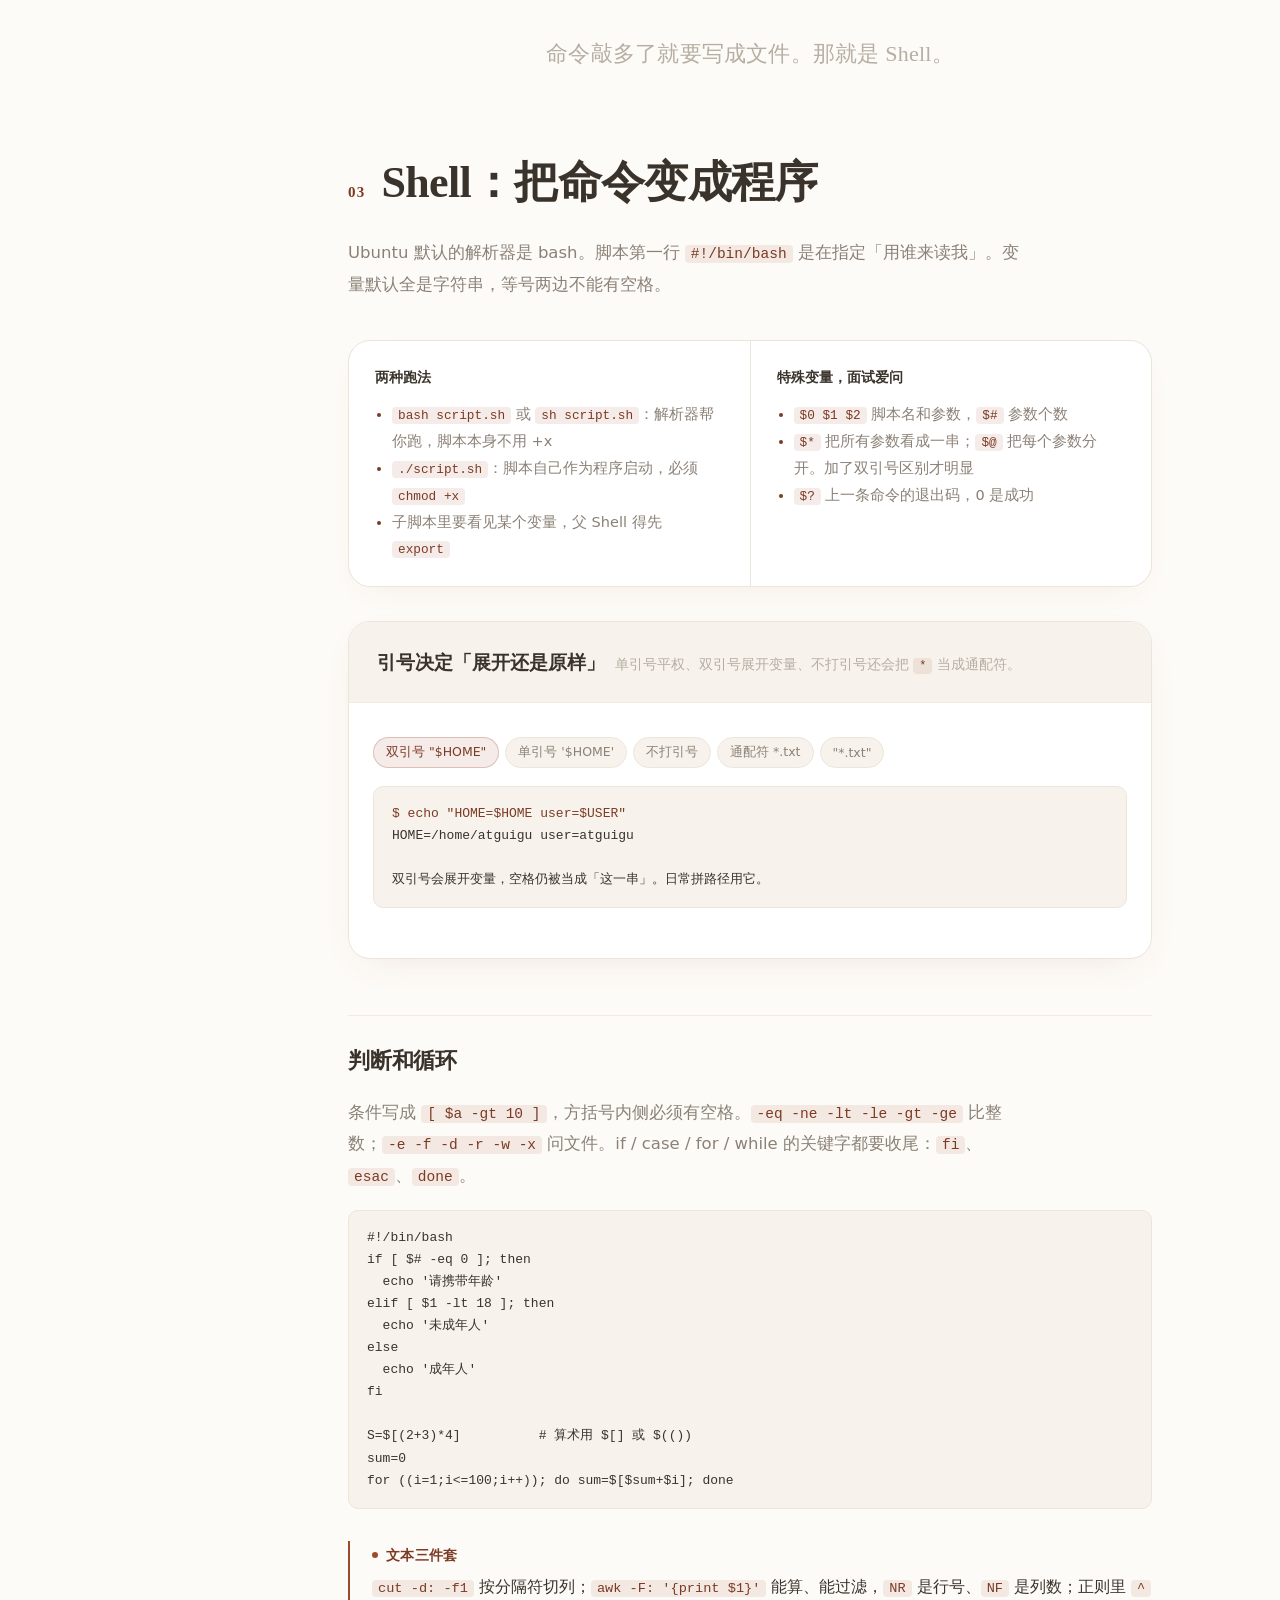
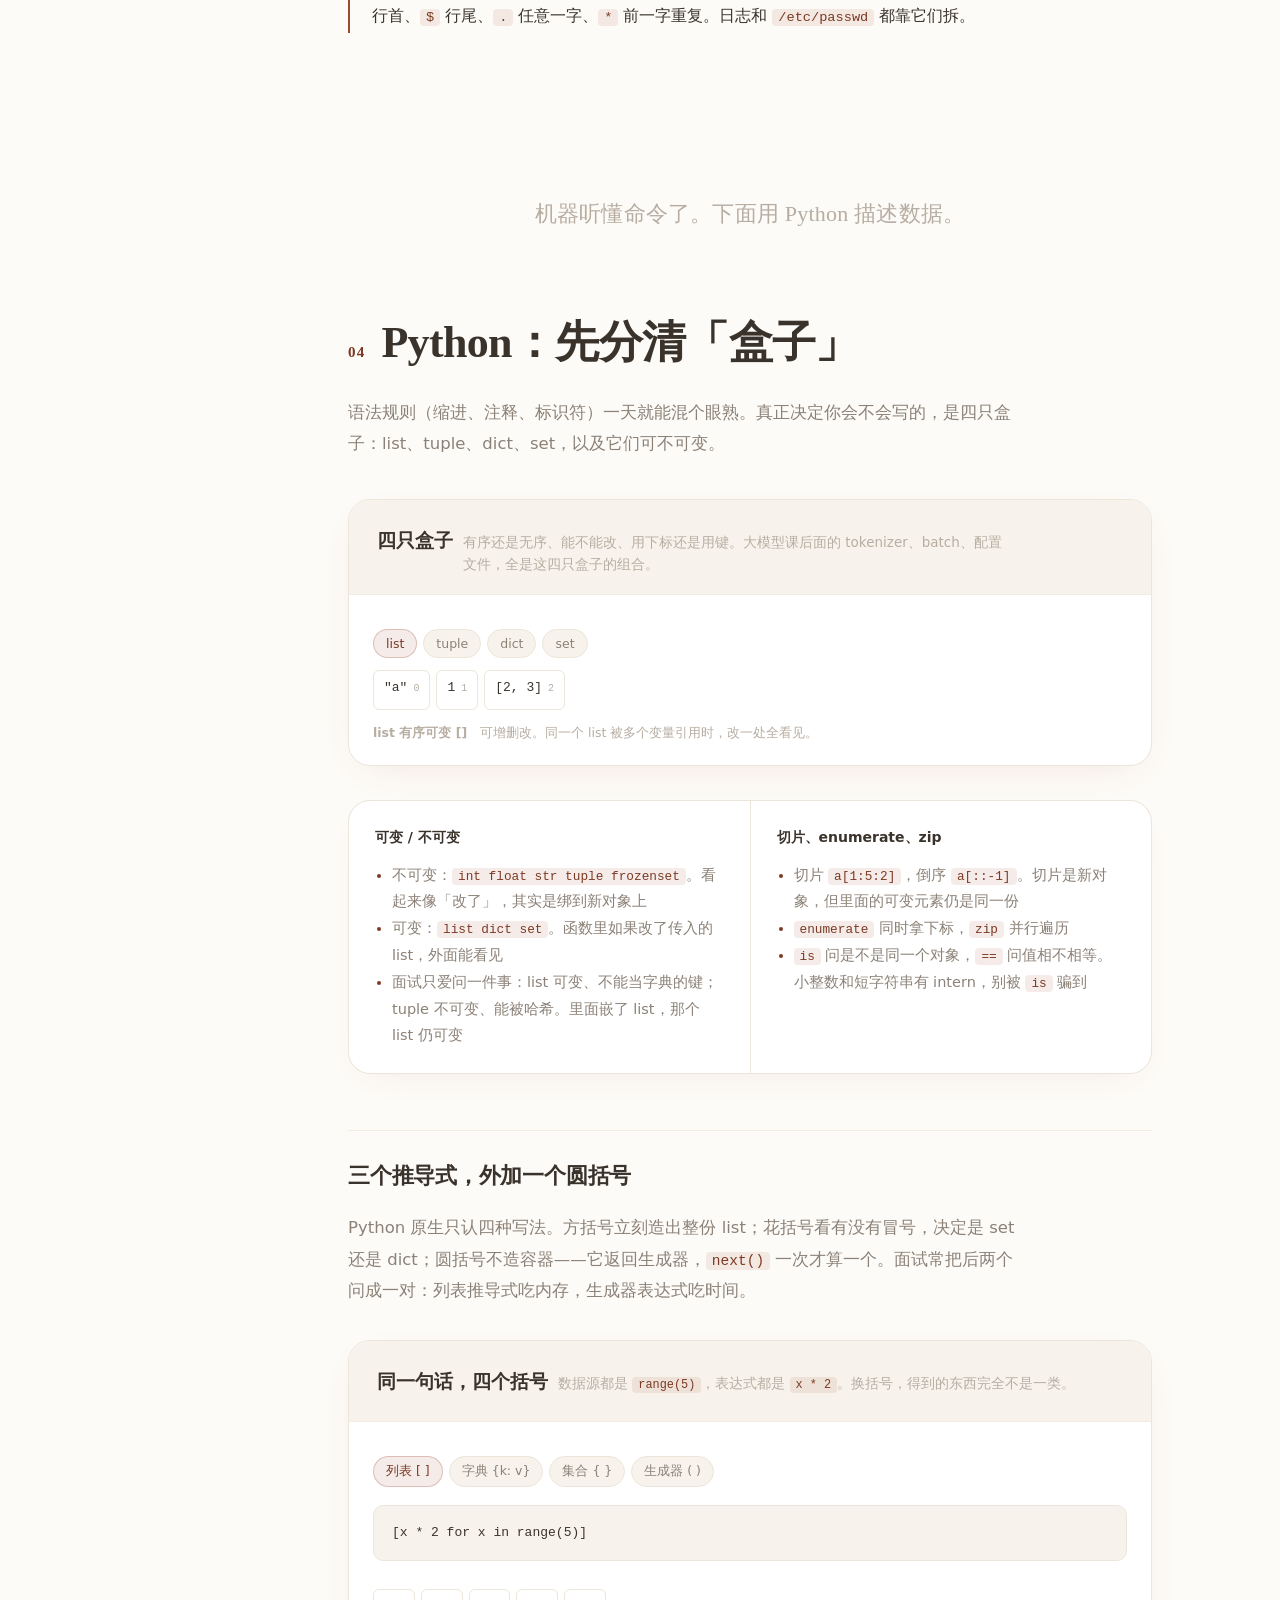
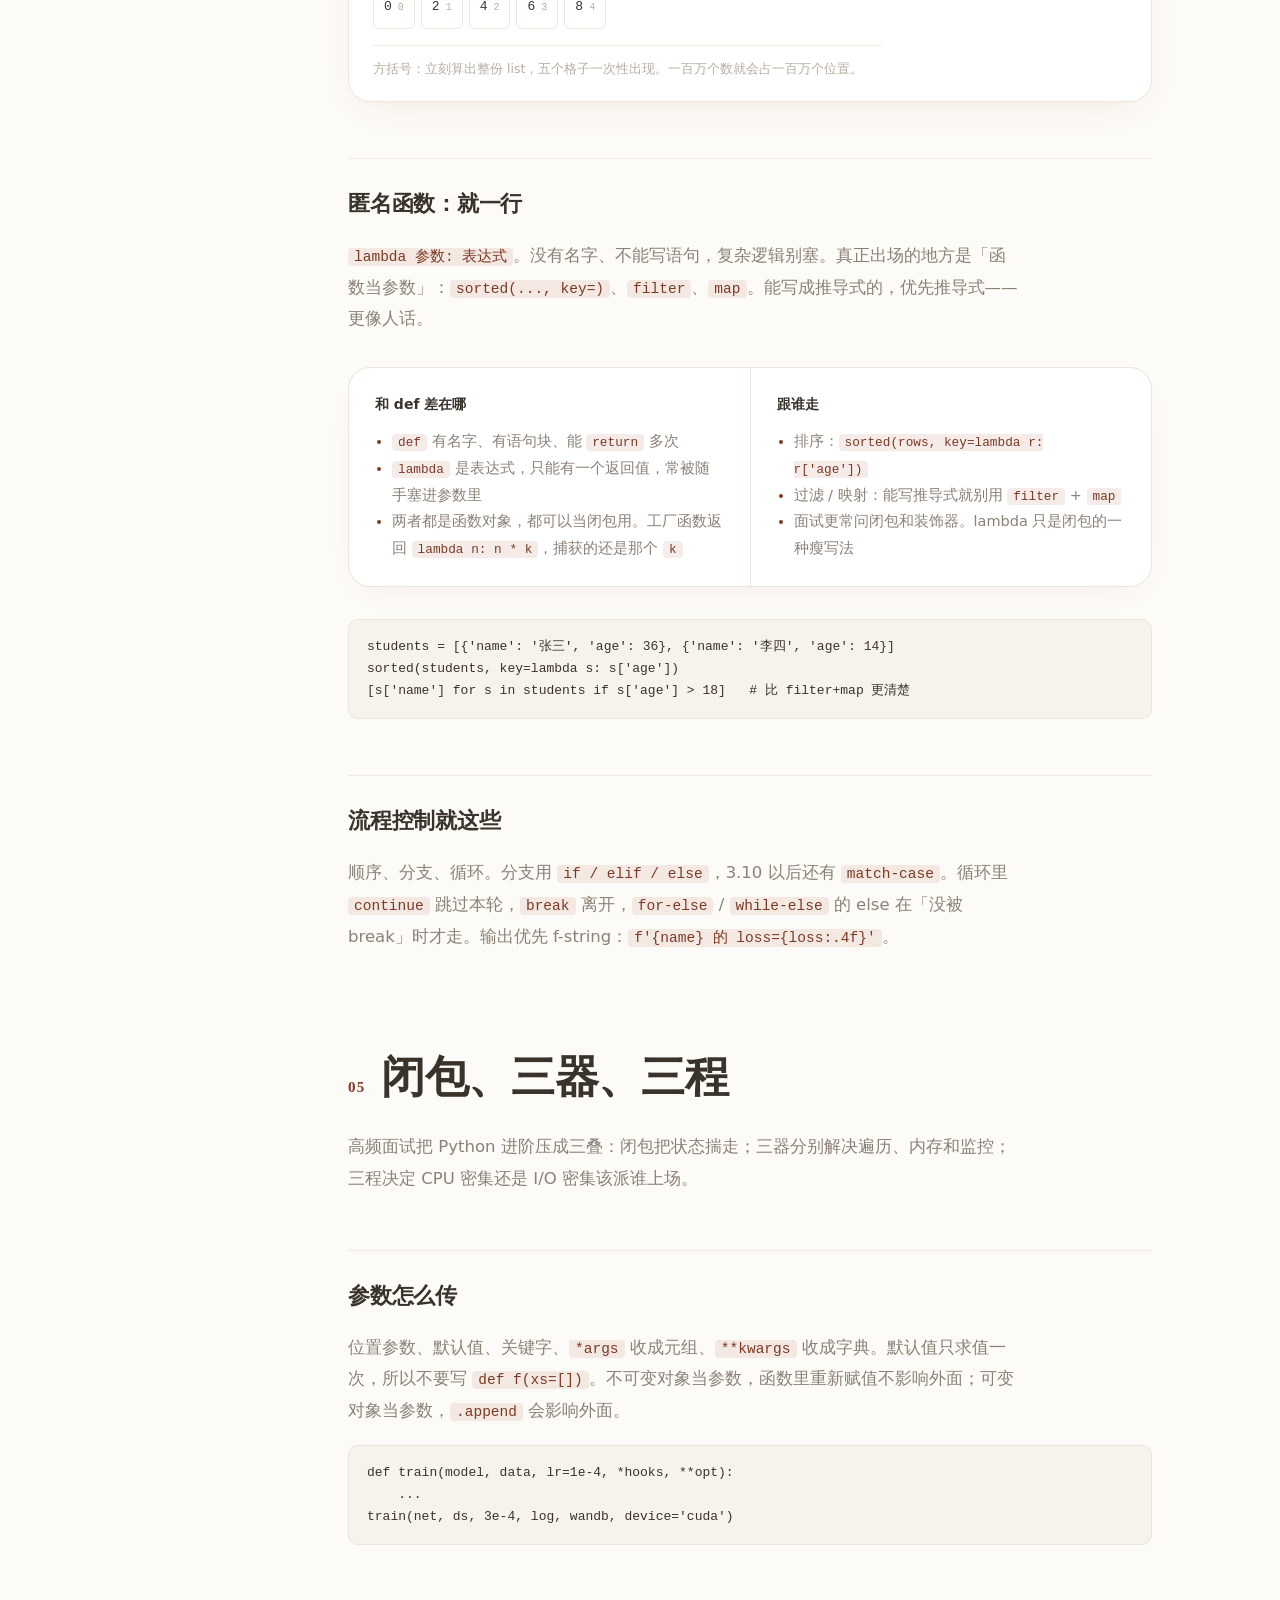
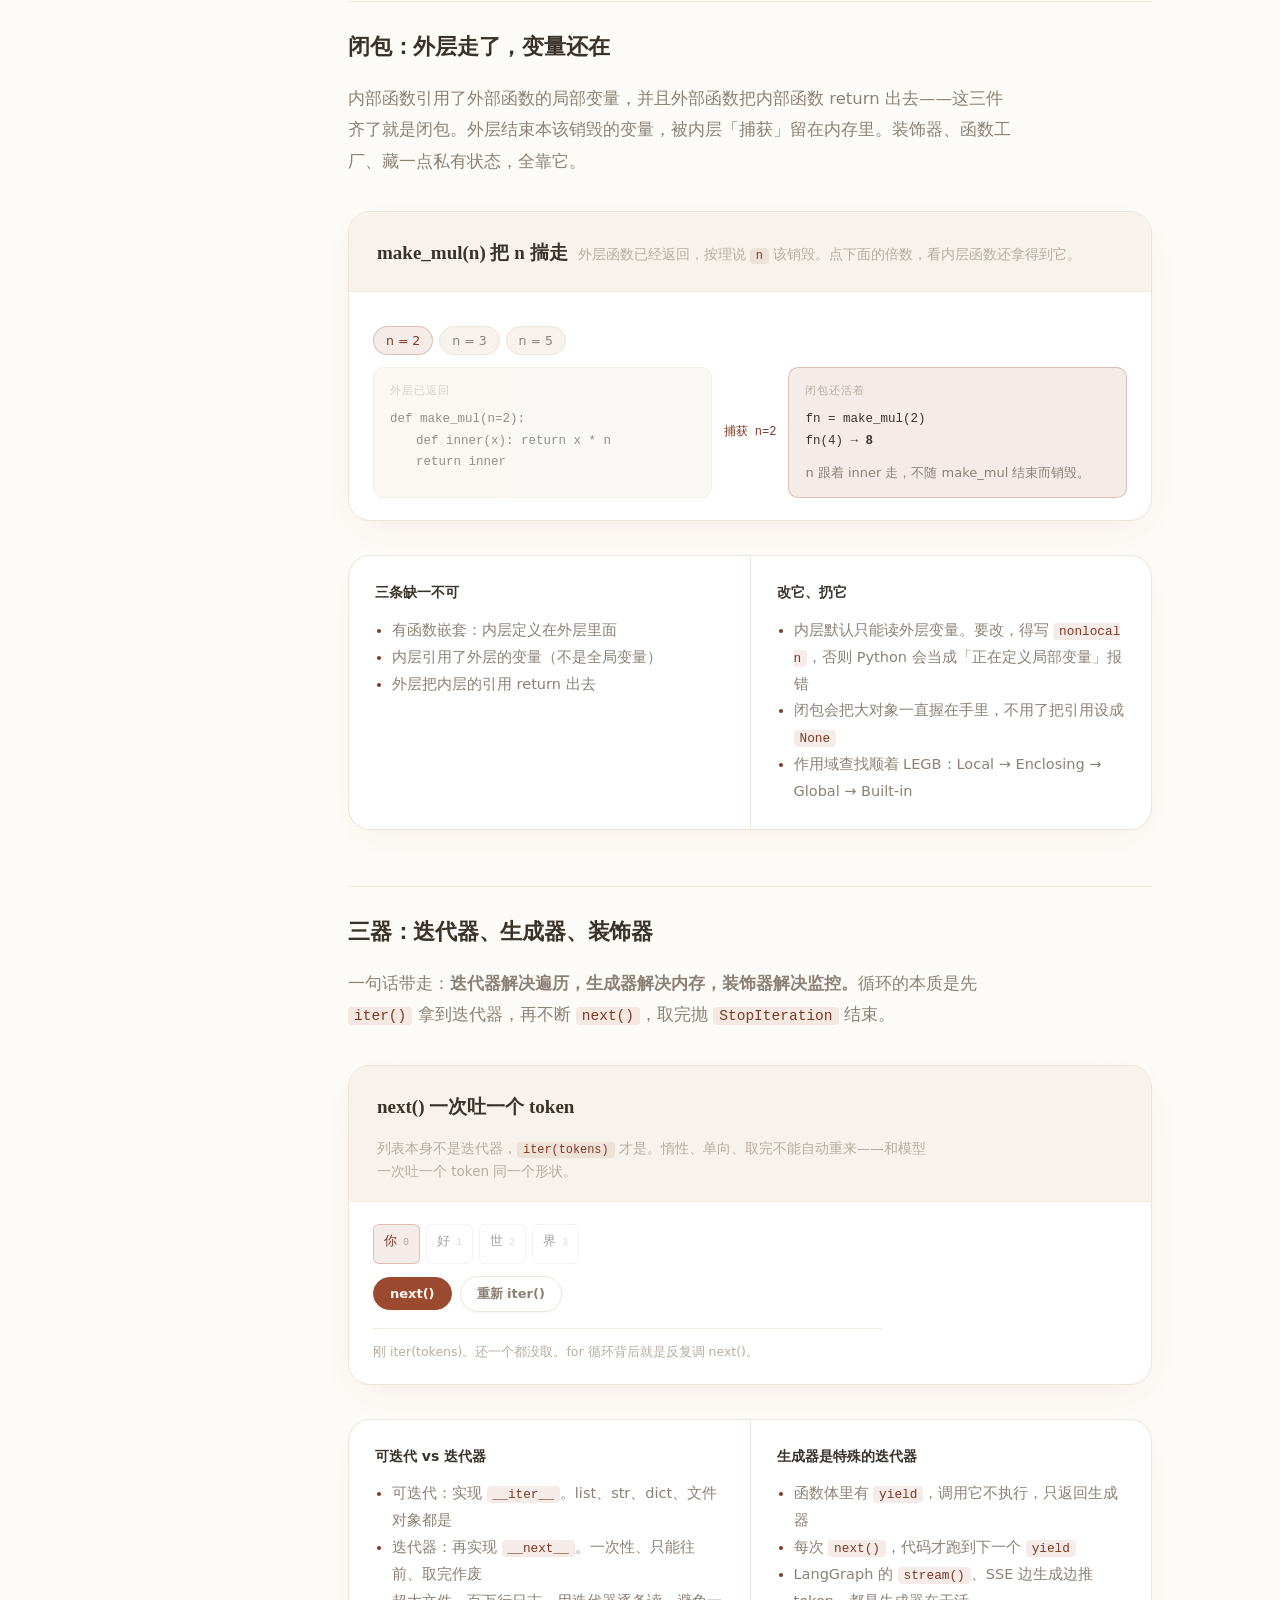
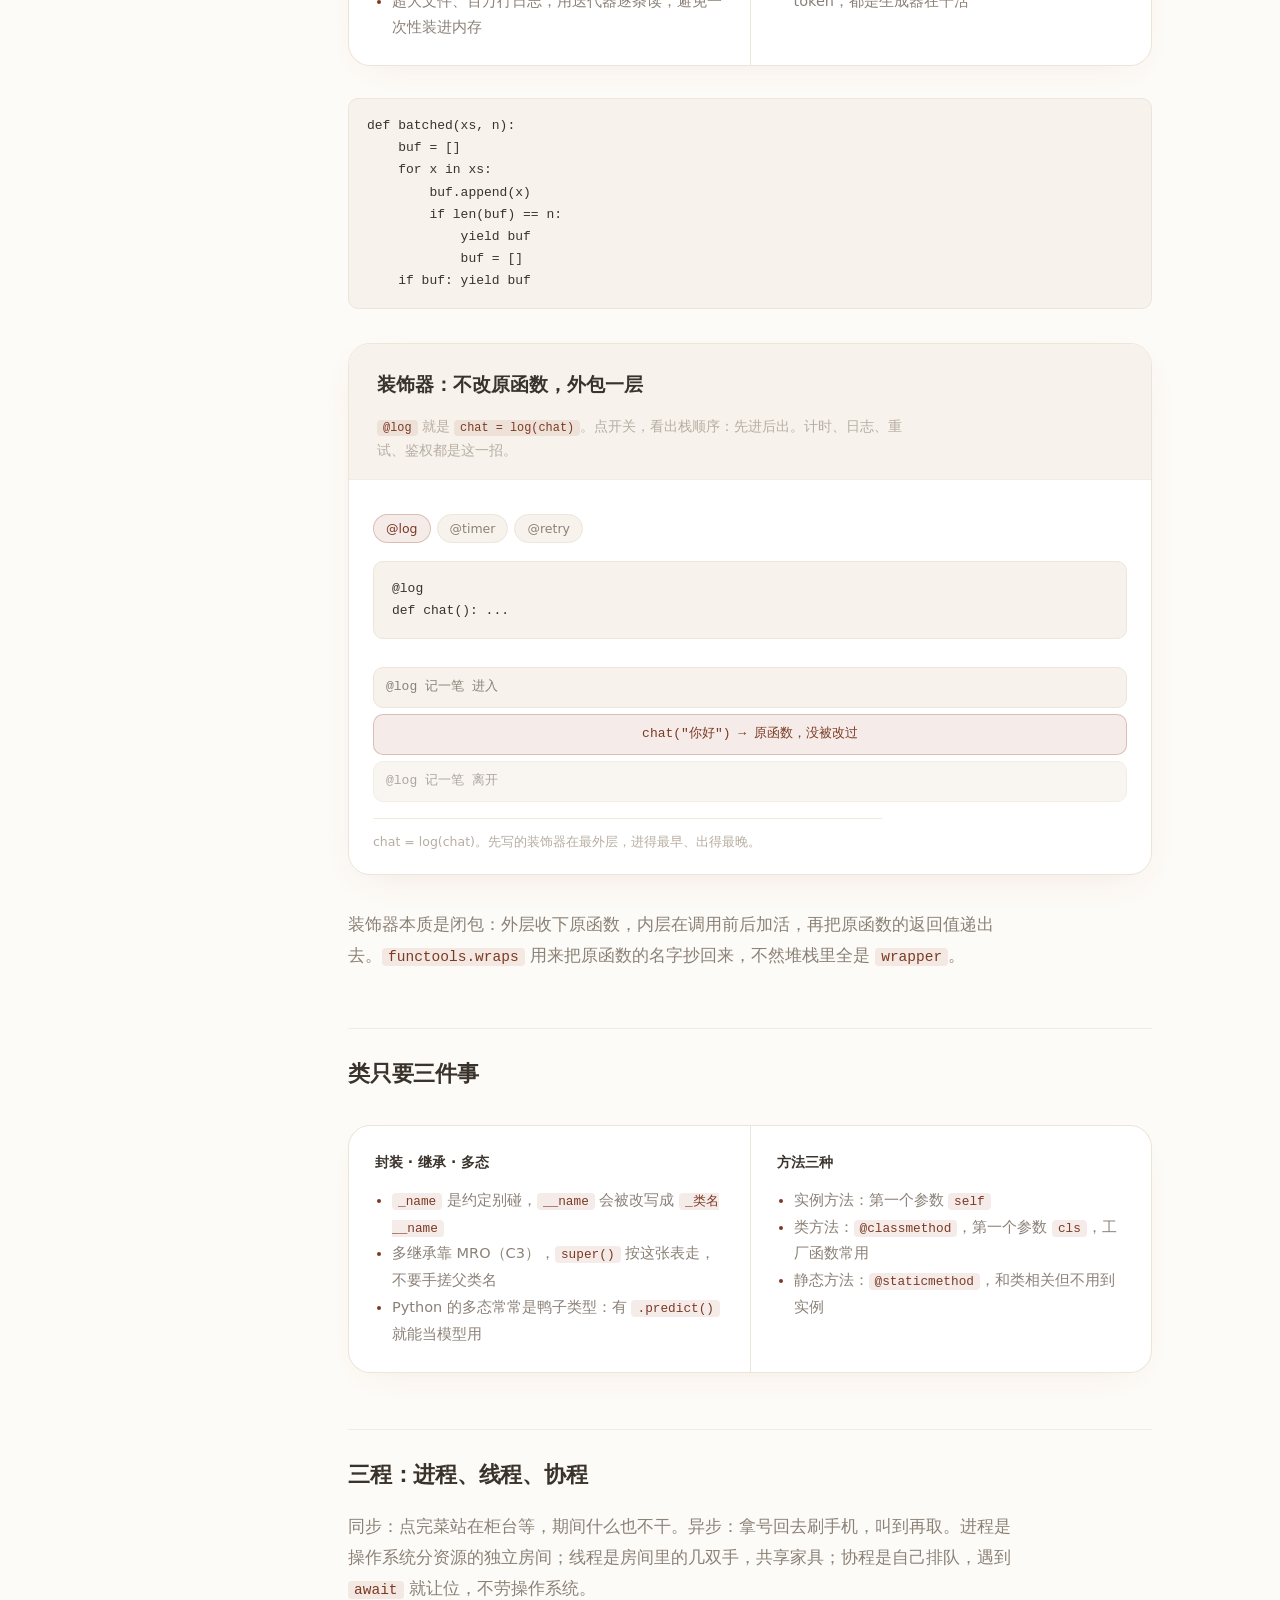
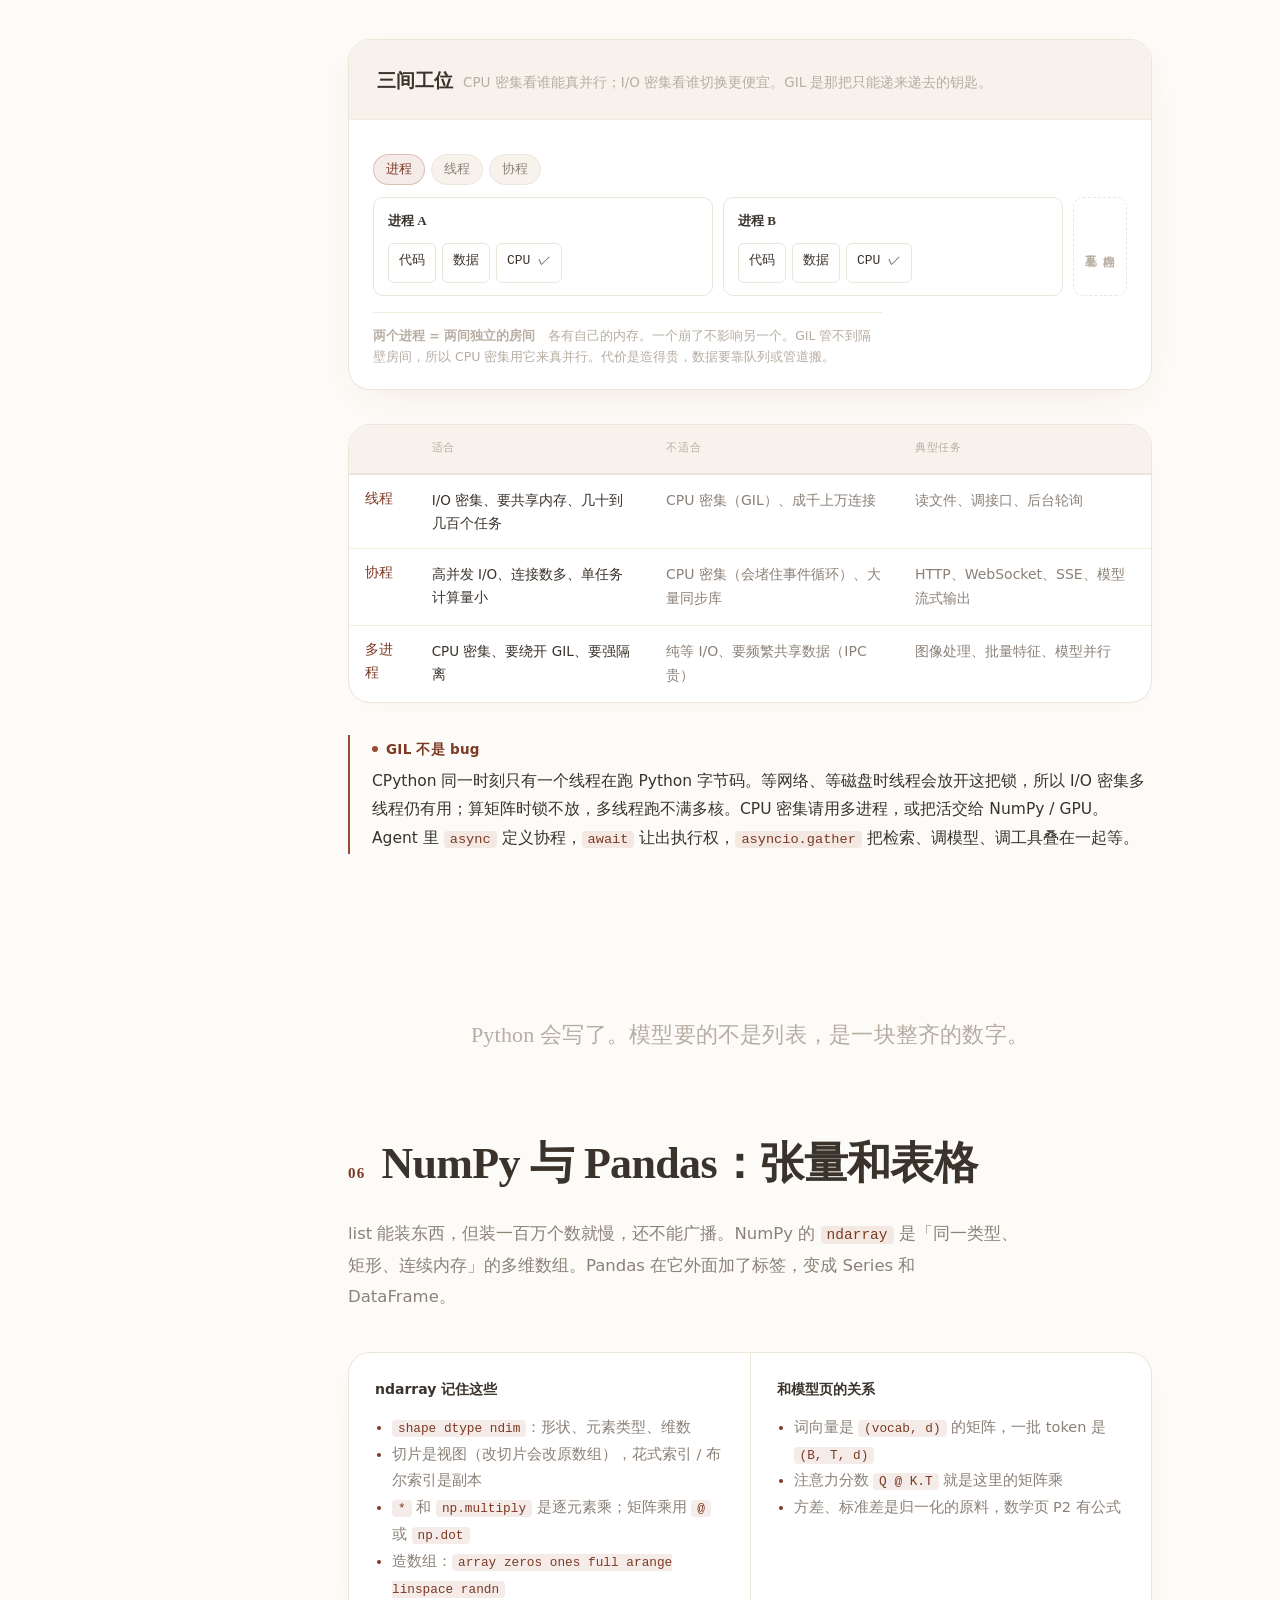
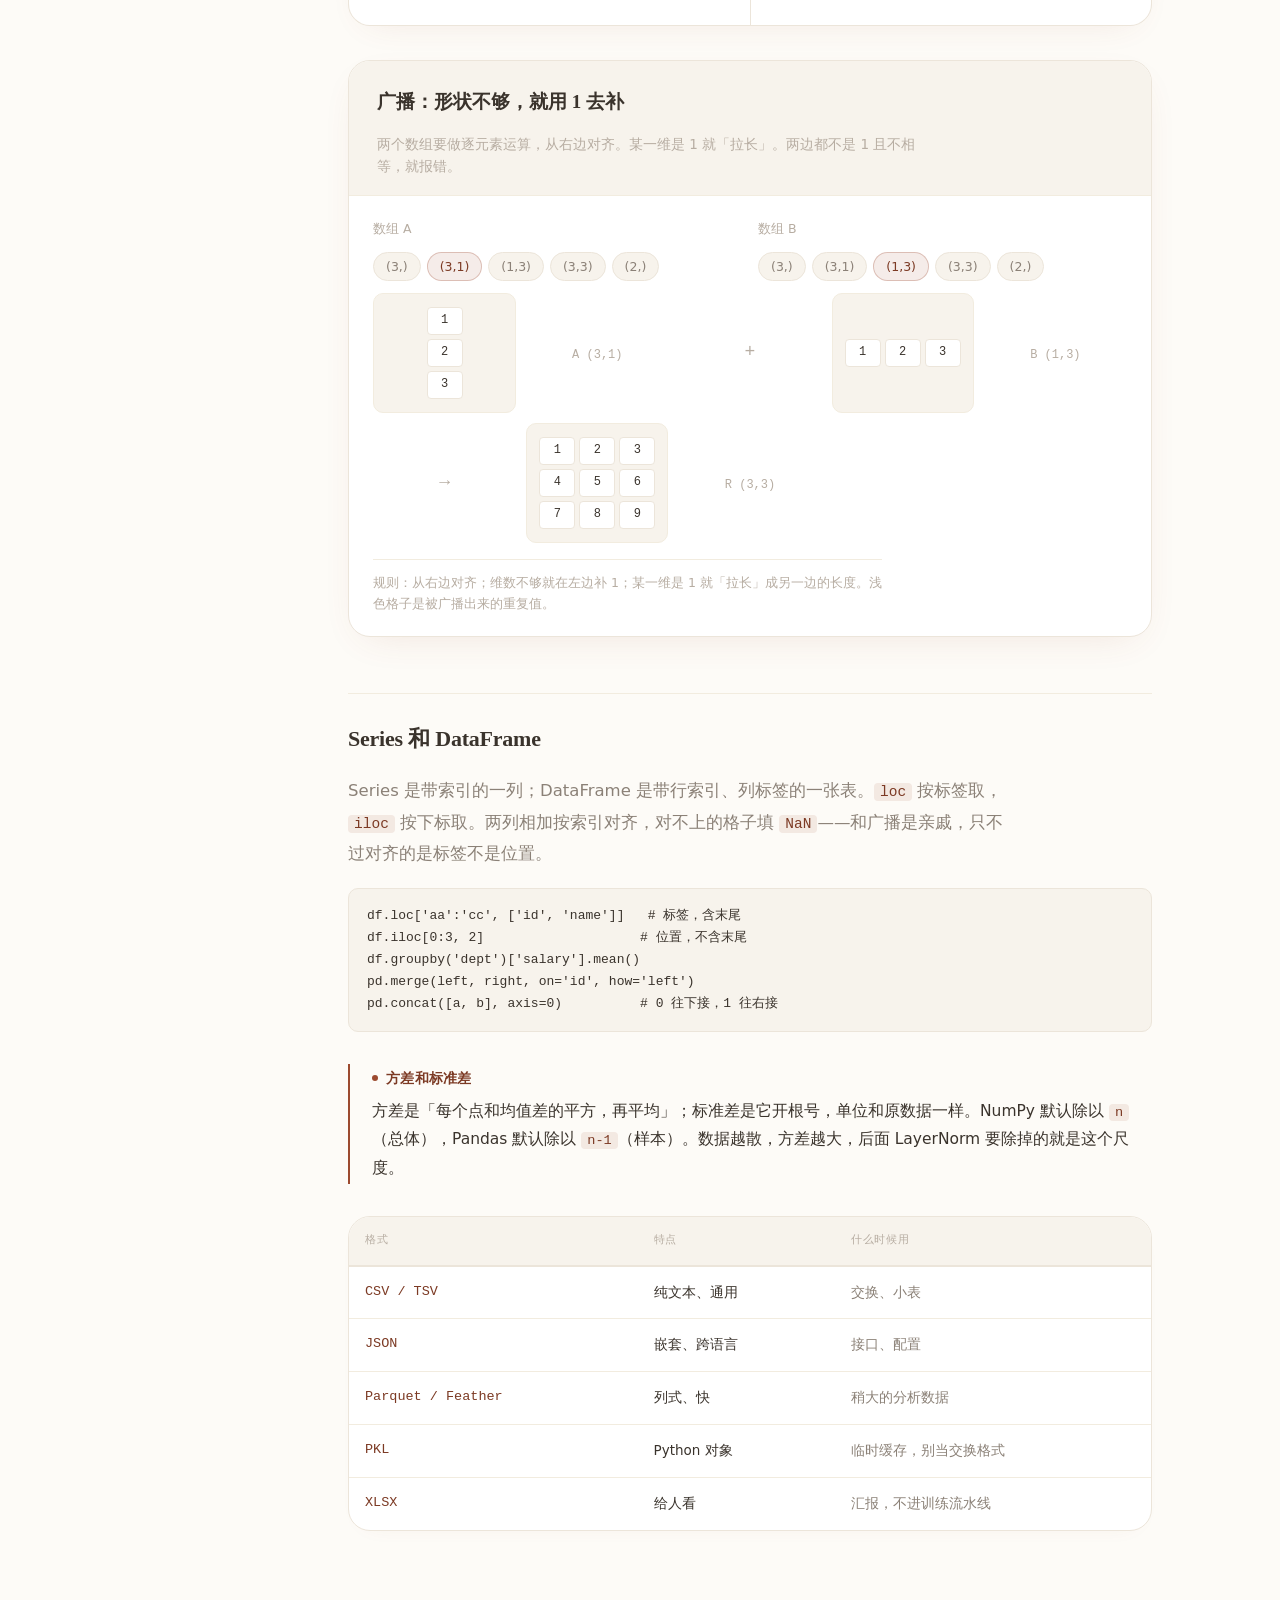
==== commit 34dc30c4: "Publish Transformer illustrated guide" ====
--- a/basics.html
+++ b/basics.html
@@ -27,6 +27,7 @@
       <a class="pagelink" href="index.html">模型</a>
       <a class="pagelink" href="math.html">数学基础</a>
       <a class="pagelink is-on" href="basics.html">工程基础</a>
+      <span class="pagelink-sep" aria-hidden="true"></span>
       <a class="pagelink" href="heytea-basics.html">手绘本</a>
     </nav>
     <button class="theme-btn" id="themeBtn" aria-label="切换深浅色">
--- a/style.css
+++ b/style.css
@@ -105,13 +105,21 @@
 }
 .brand-name { font-size: 15px; font-weight: 700; }
 
-.topbar-right { display: flex; align-items: center; gap: 10px; }
-
-.pagelinks { display: flex; gap: 4px; }
+.topbar-right { display: flex; align-items: center; gap: 16px; }
+
+.pagelinks { display: flex; align-items: center; gap: 8px; }
 .pagelink {
   padding: 7px 16px; border-radius: var(--r-pill);
   color: var(--dim); text-decoration: none;
   font-size: 13.5px; transition: color .18s, background .18s;
+}
+.pagelink-sep {
+  width: 1px;
+  height: 14px;
+  margin: 0 4px;
+  flex: 0 0 1px;
+  background: var(--faint);
+  opacity: .7;
 }
 .pagelink:hover { color: var(--text); background: var(--surface-2); }
 .pagelink.is-on { color: var(--accent-on); background: var(--accent); font-weight: 600; }
@@ -1047,7 +1055,9 @@
 }
 @media (max-width: 560px) {
   .hero h1 { font-size: 36px; }
+  .pagelinks { gap: 6px; }
   .pagelink { padding: 6px 10px; font-size: 12.5px; }
+  .pagelink-sep { height: 12px; margin: 0 2px; }
 }
 
 /* ============================================================
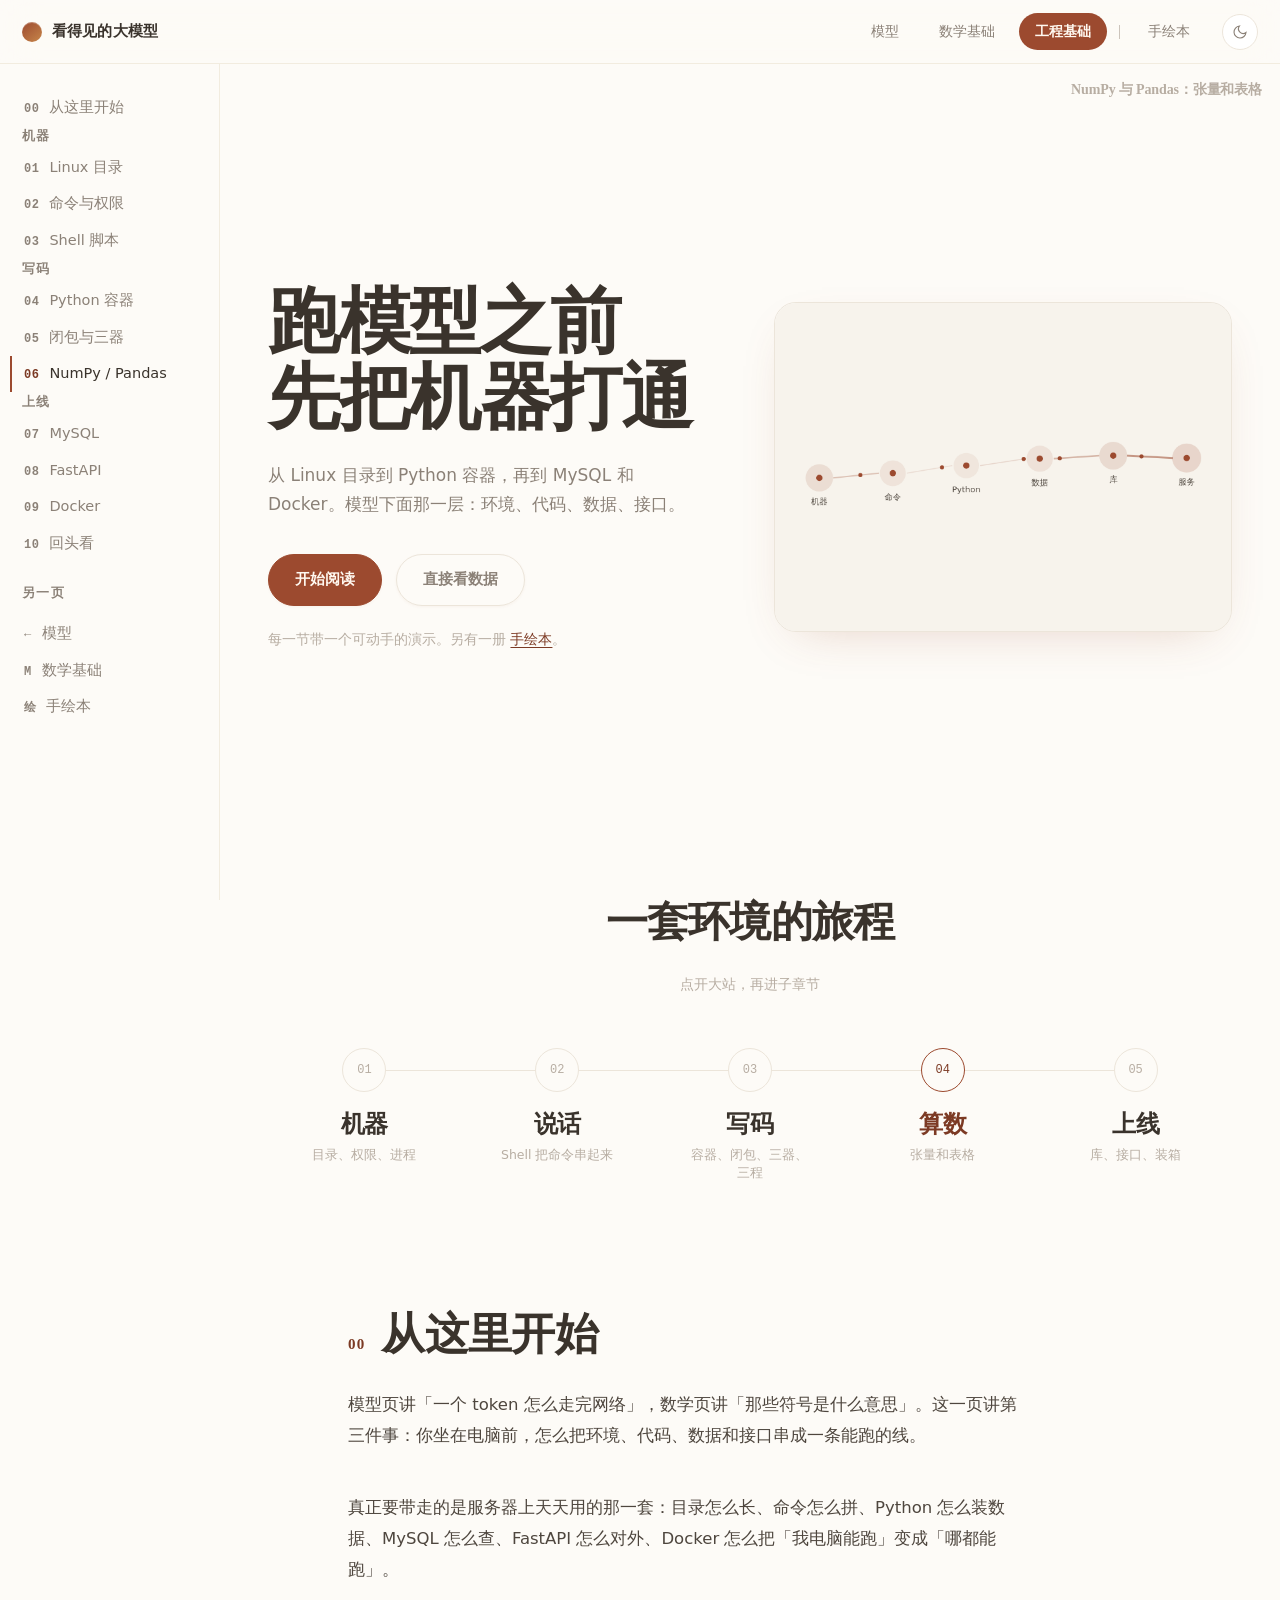
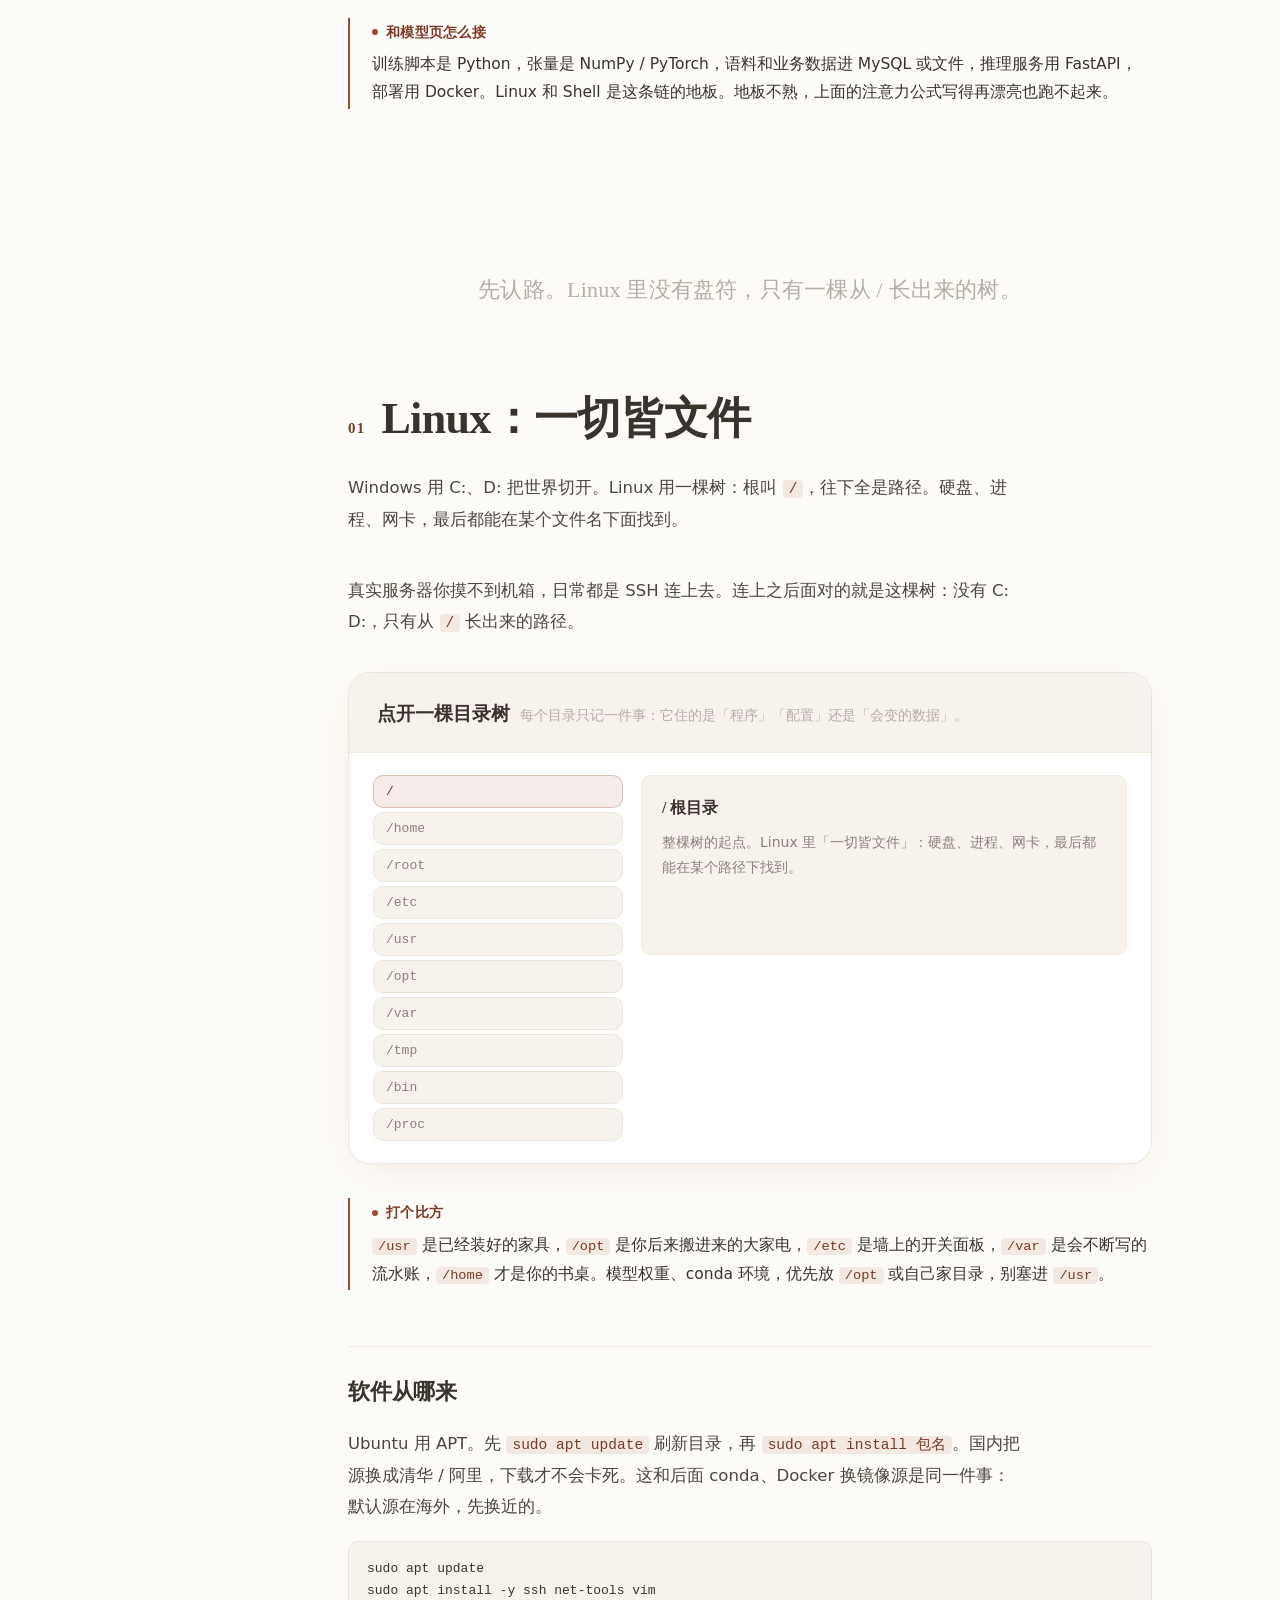
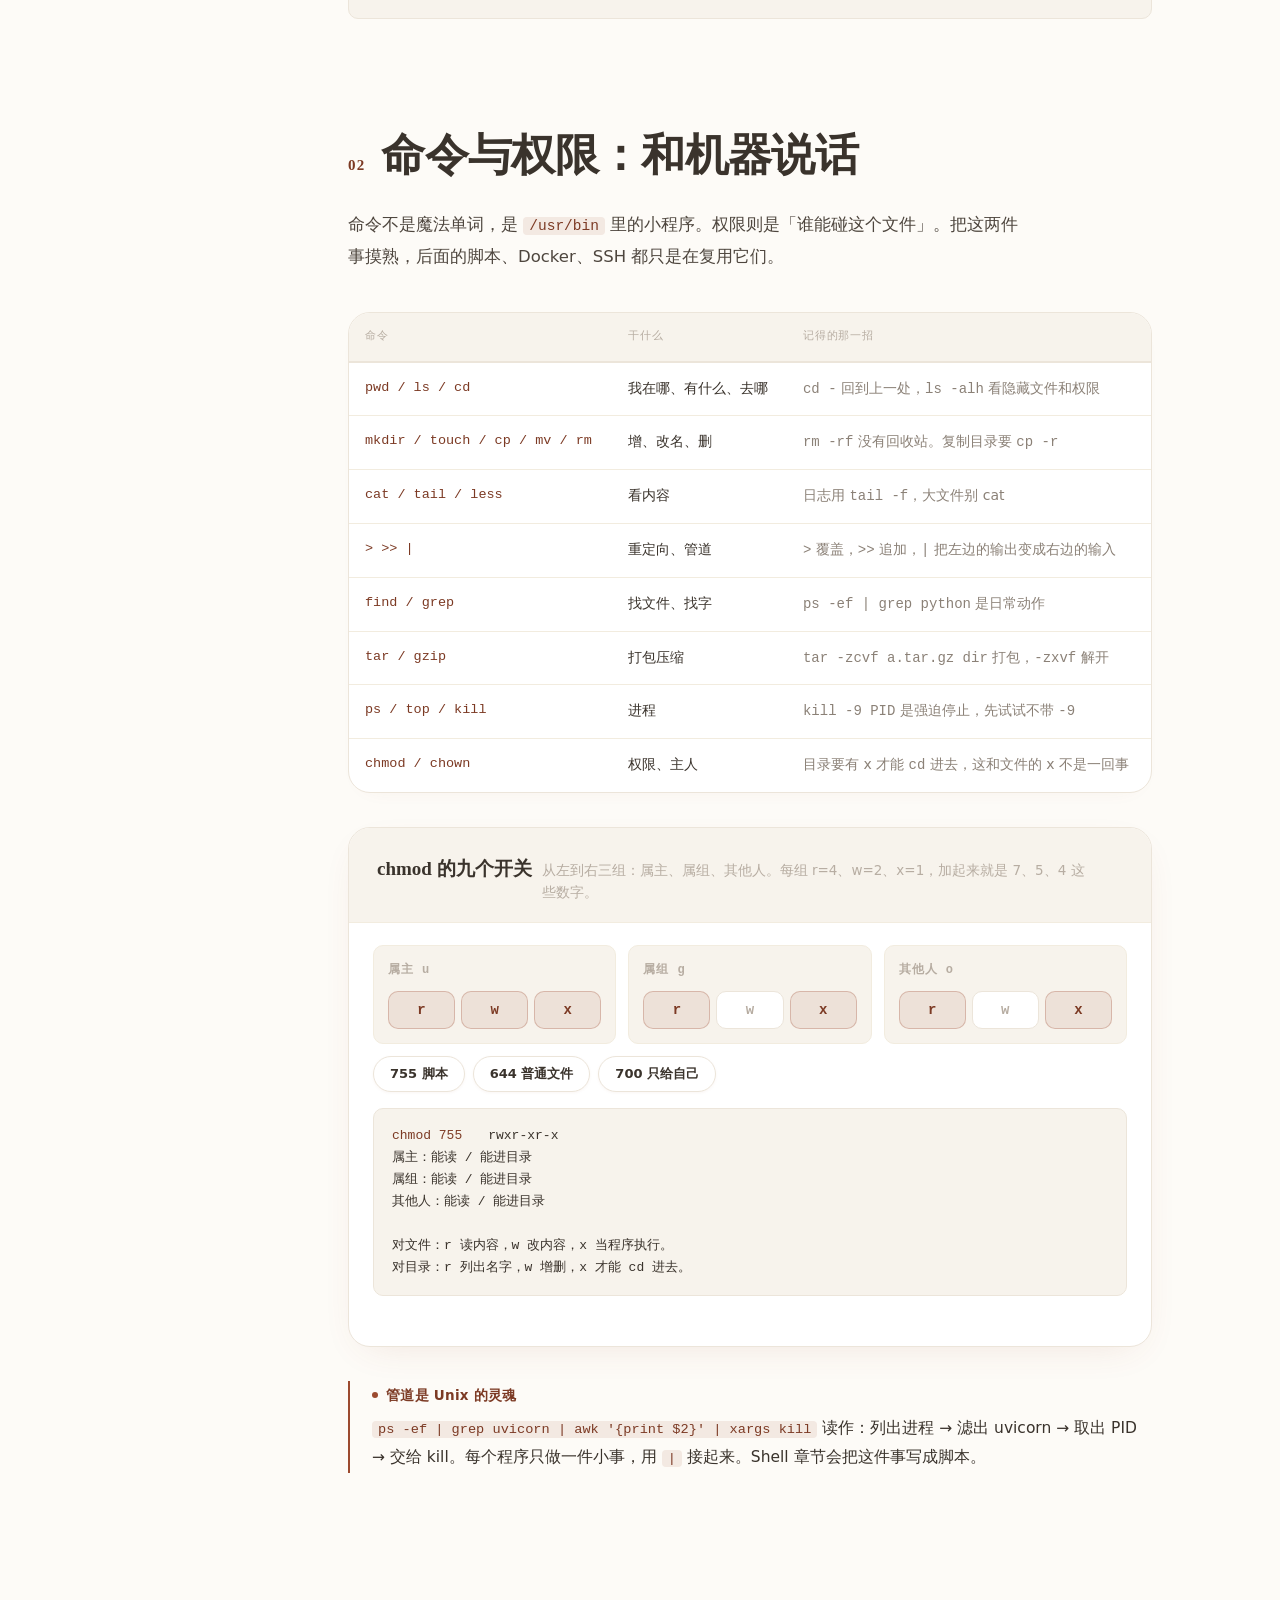
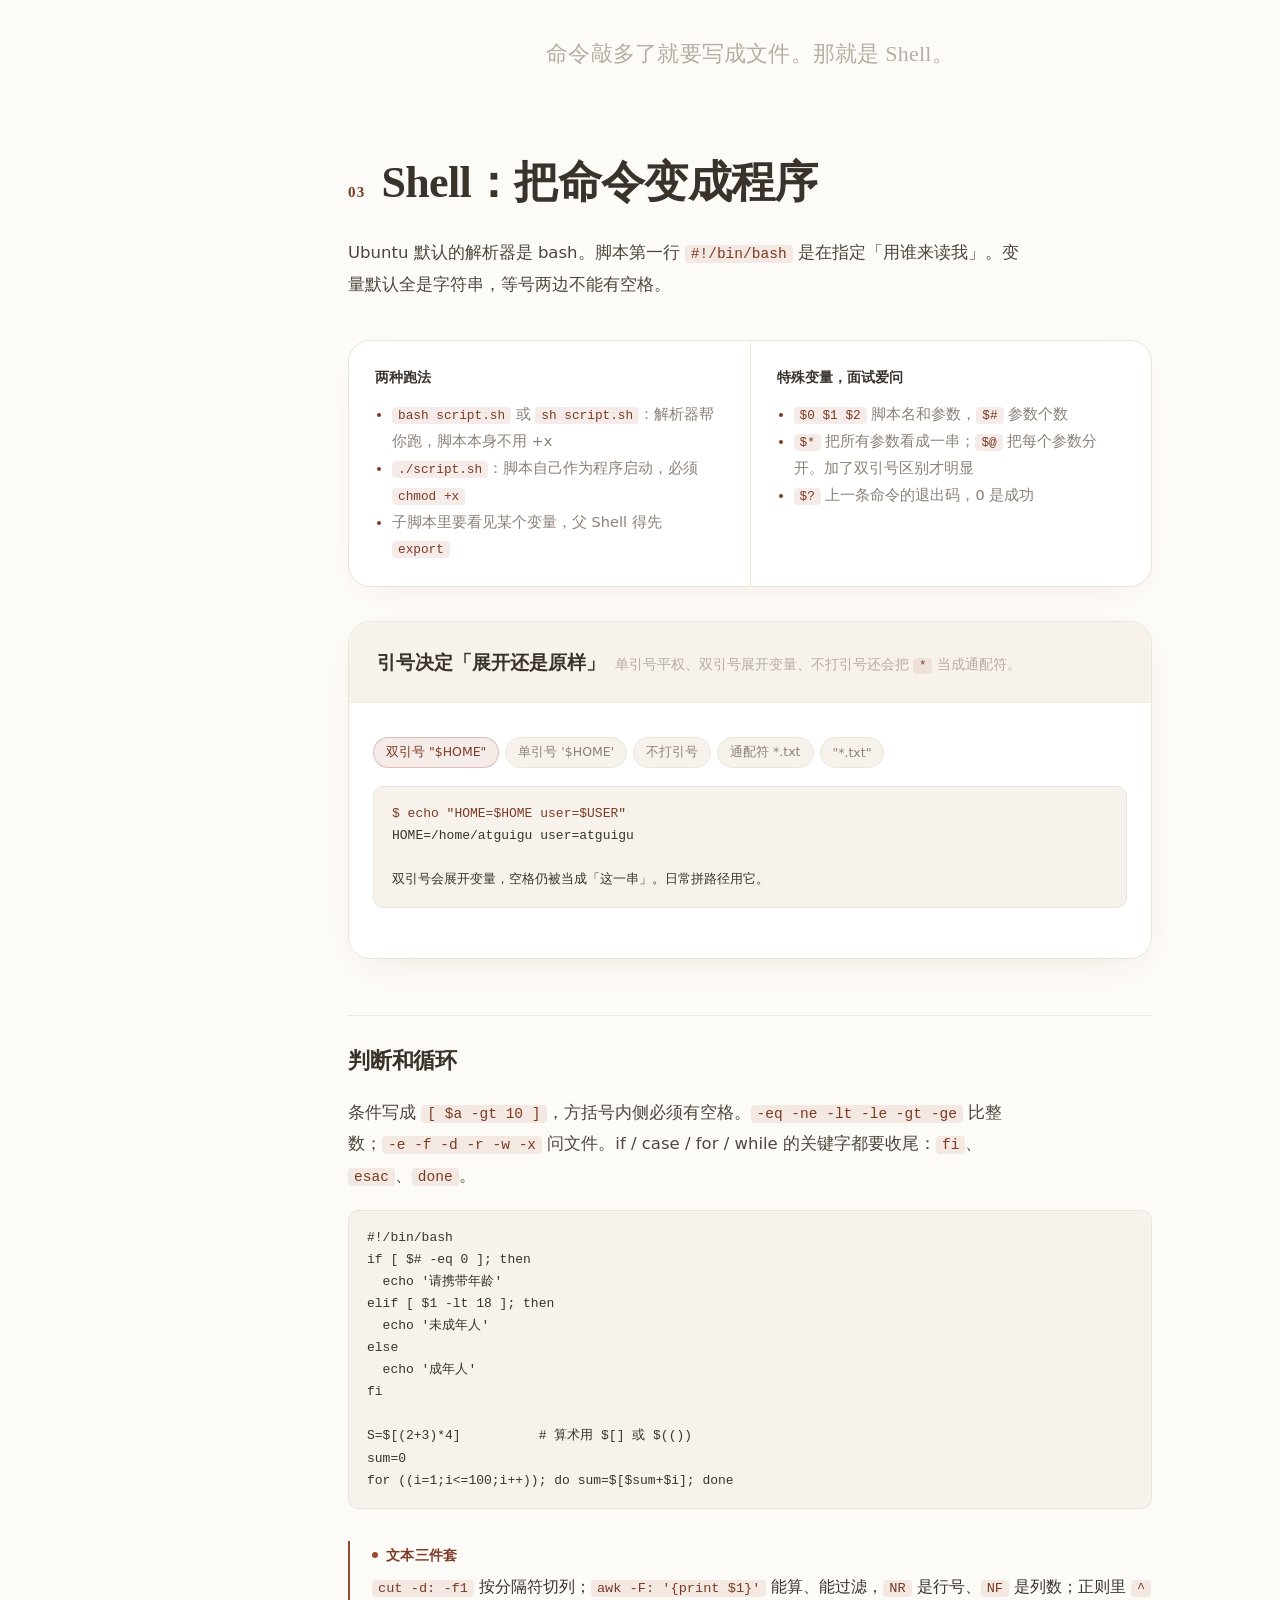
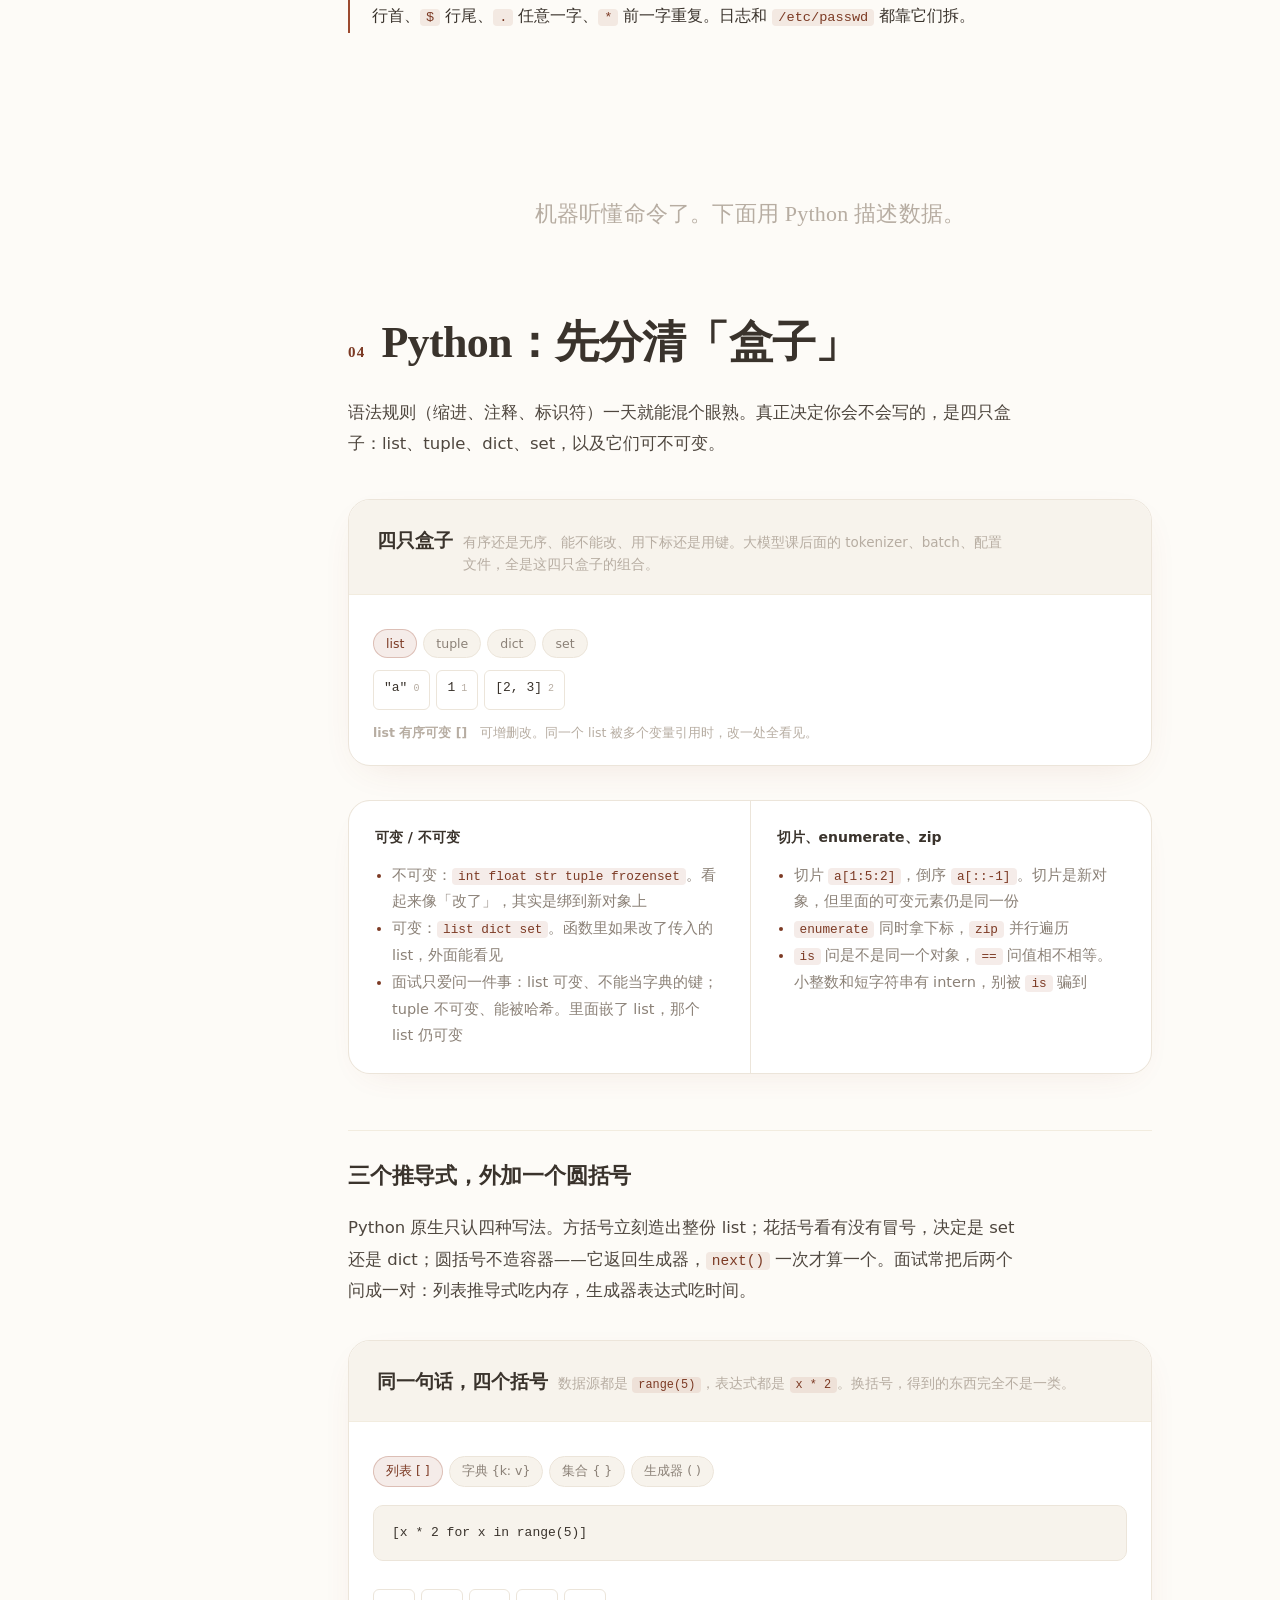
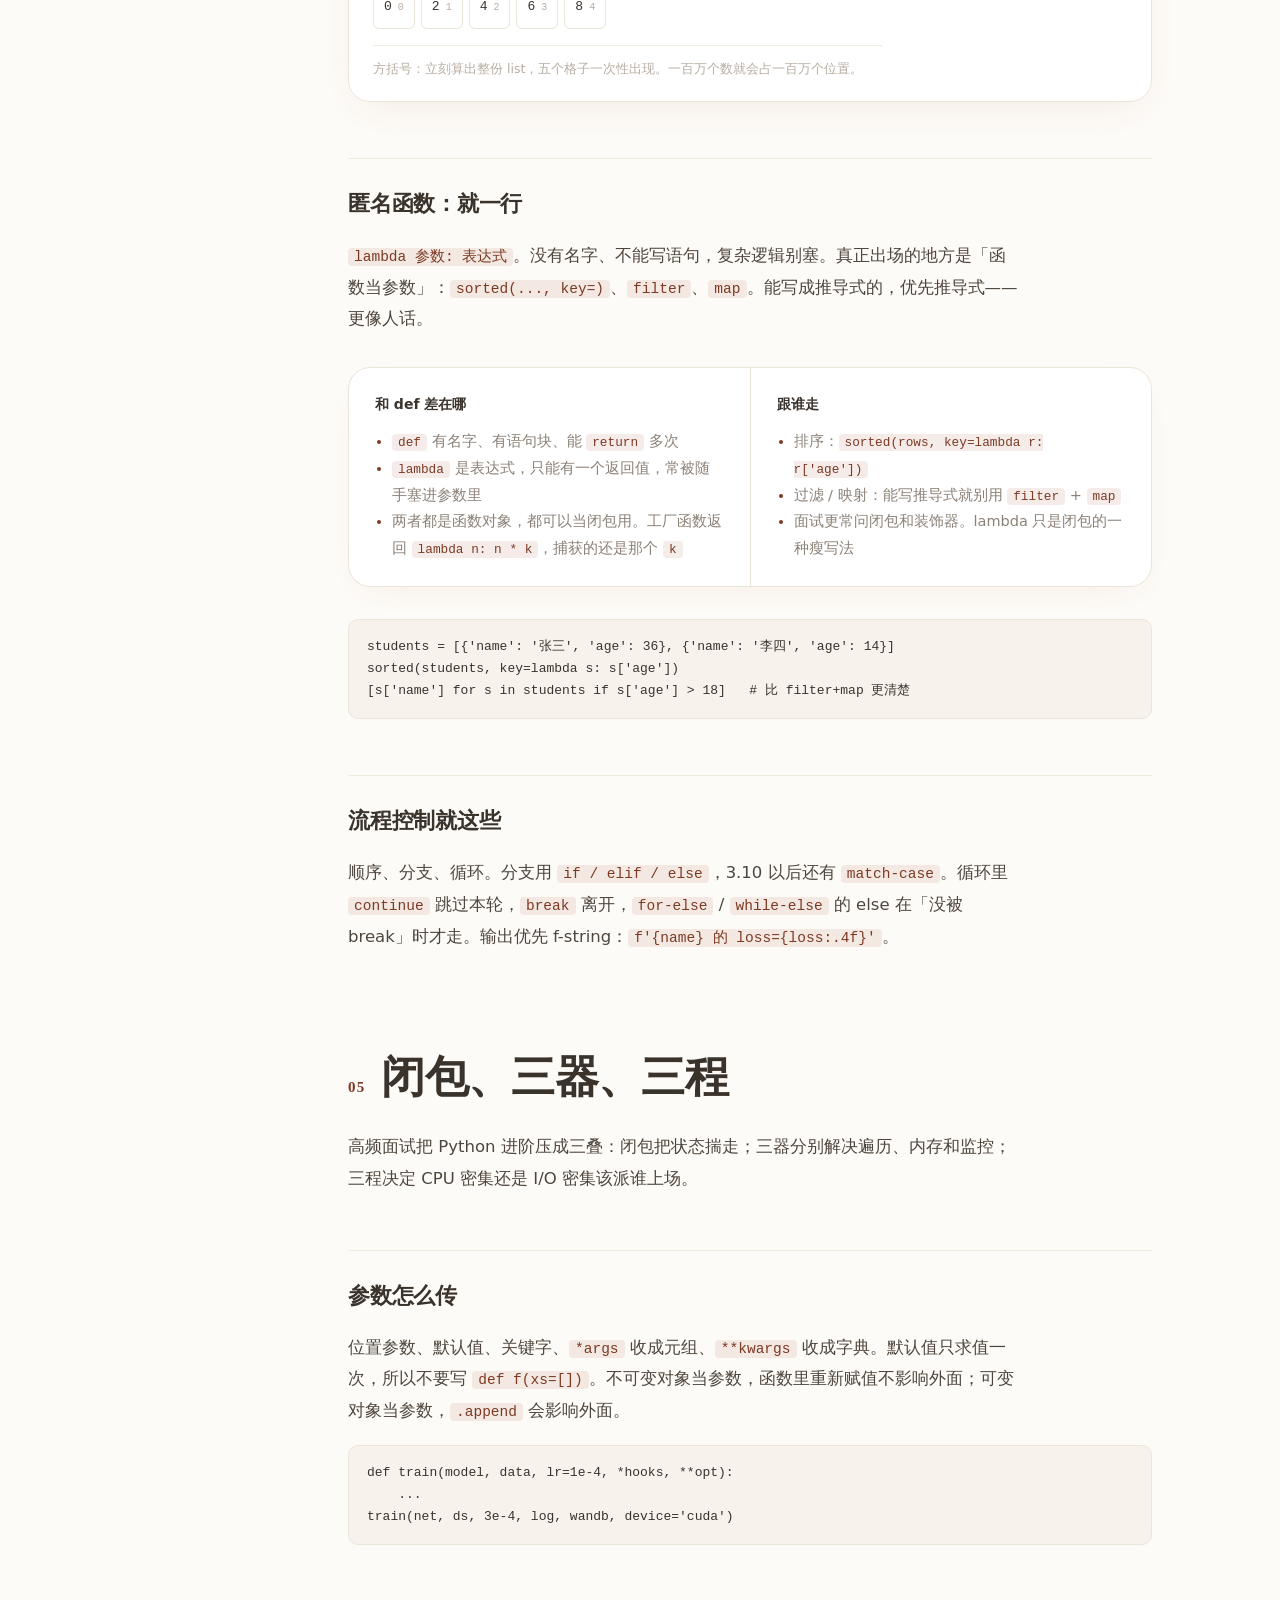
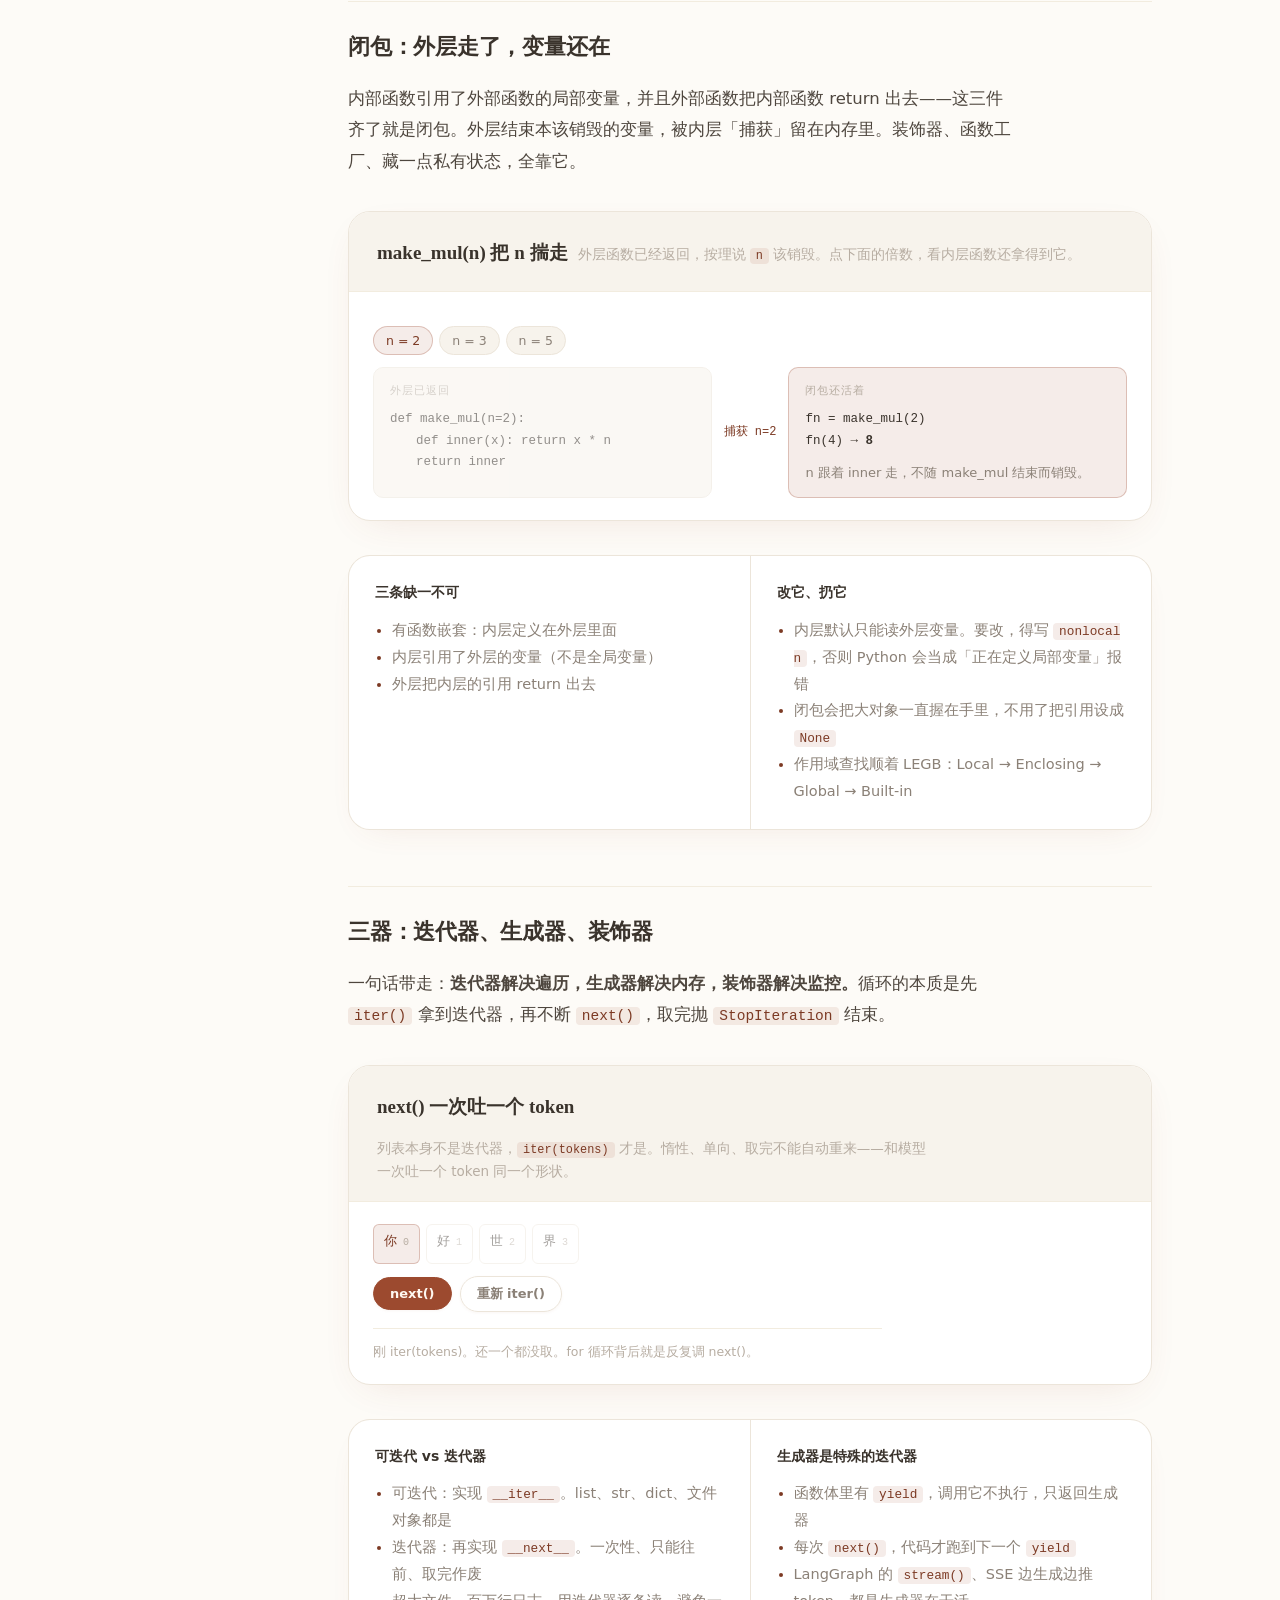
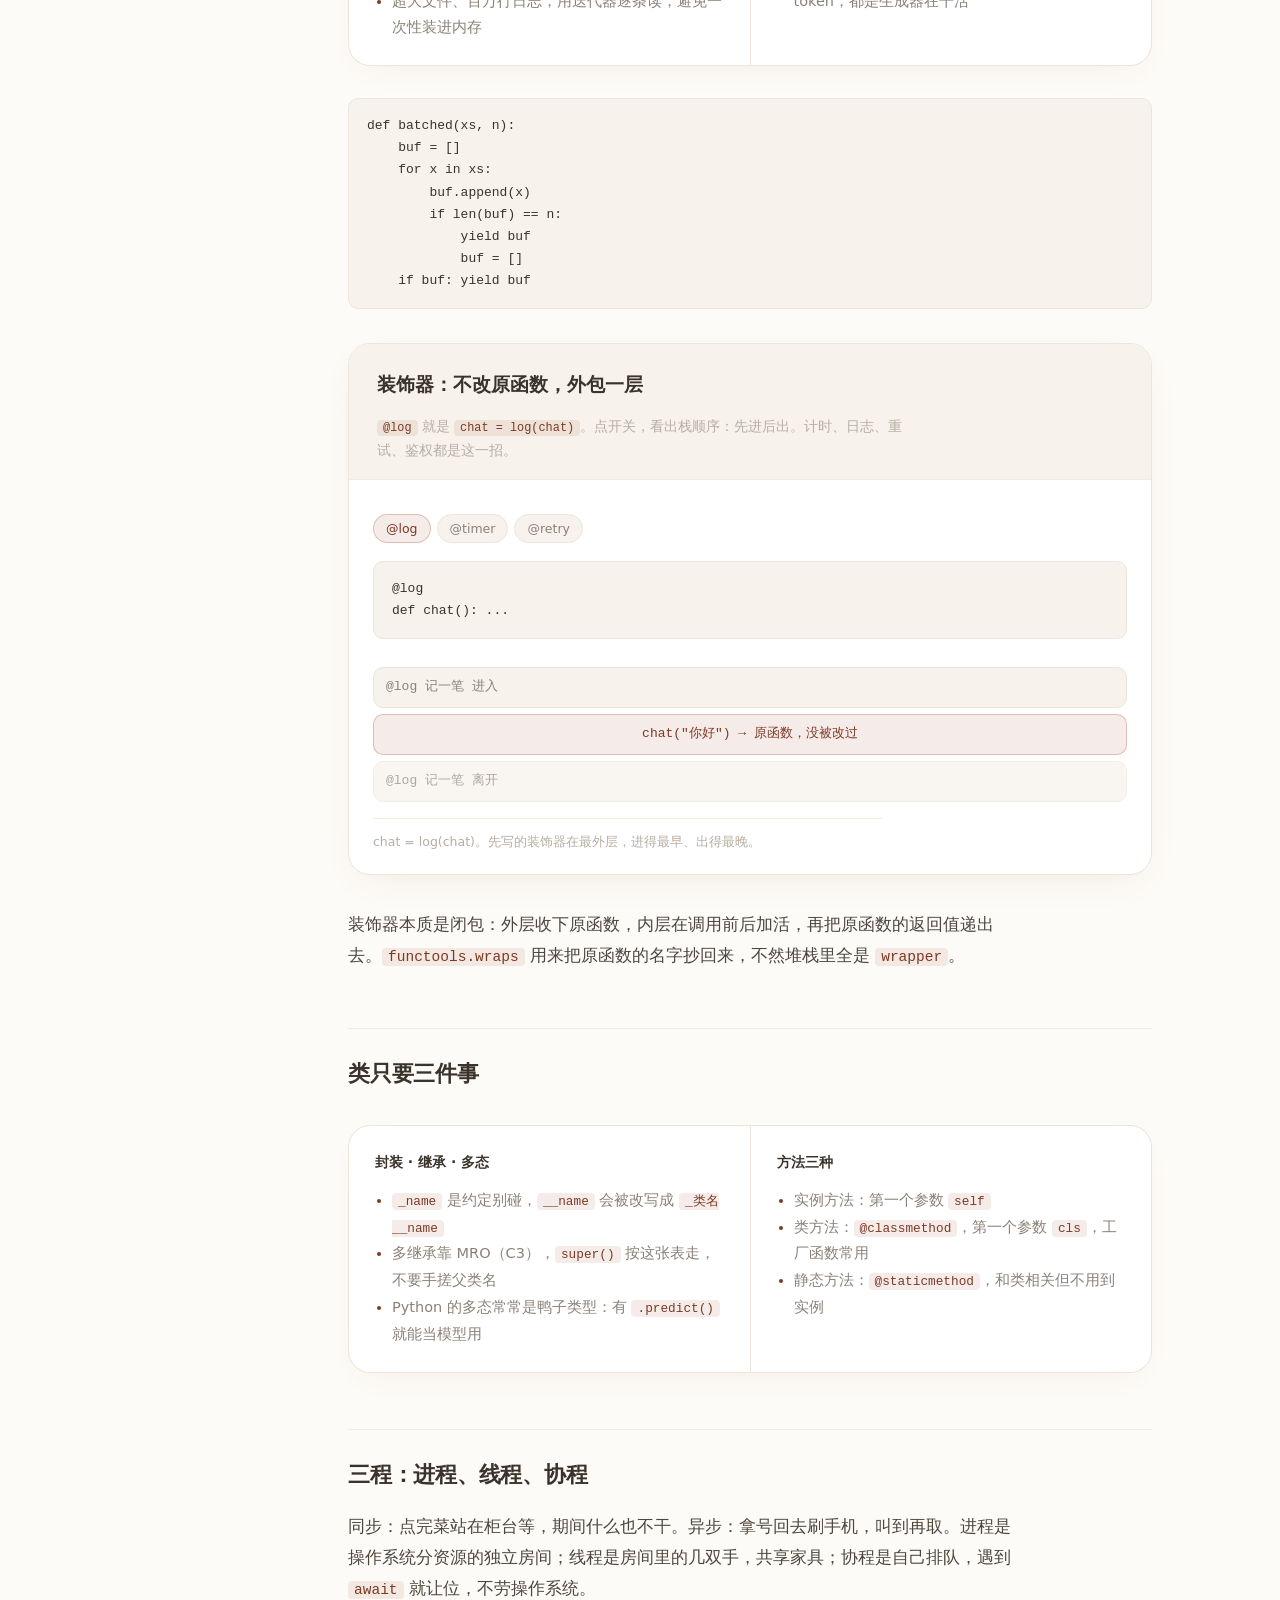
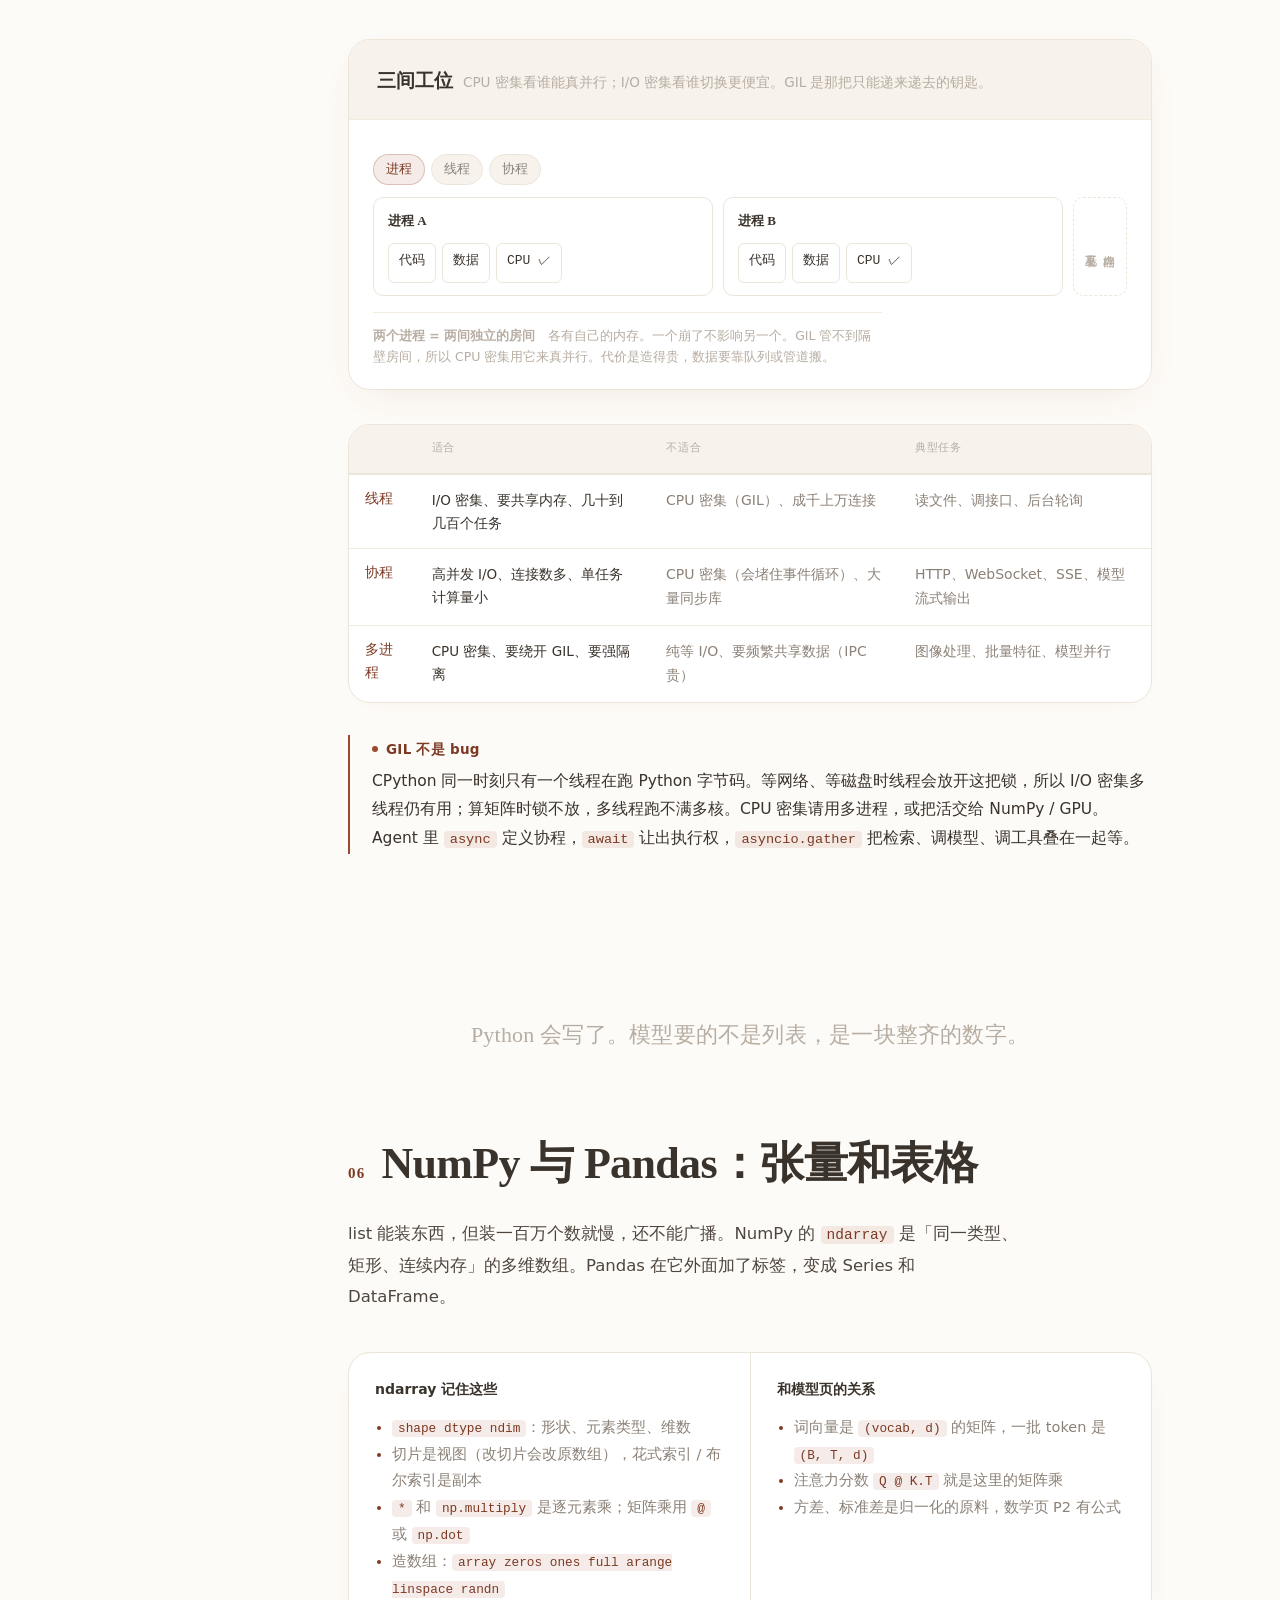
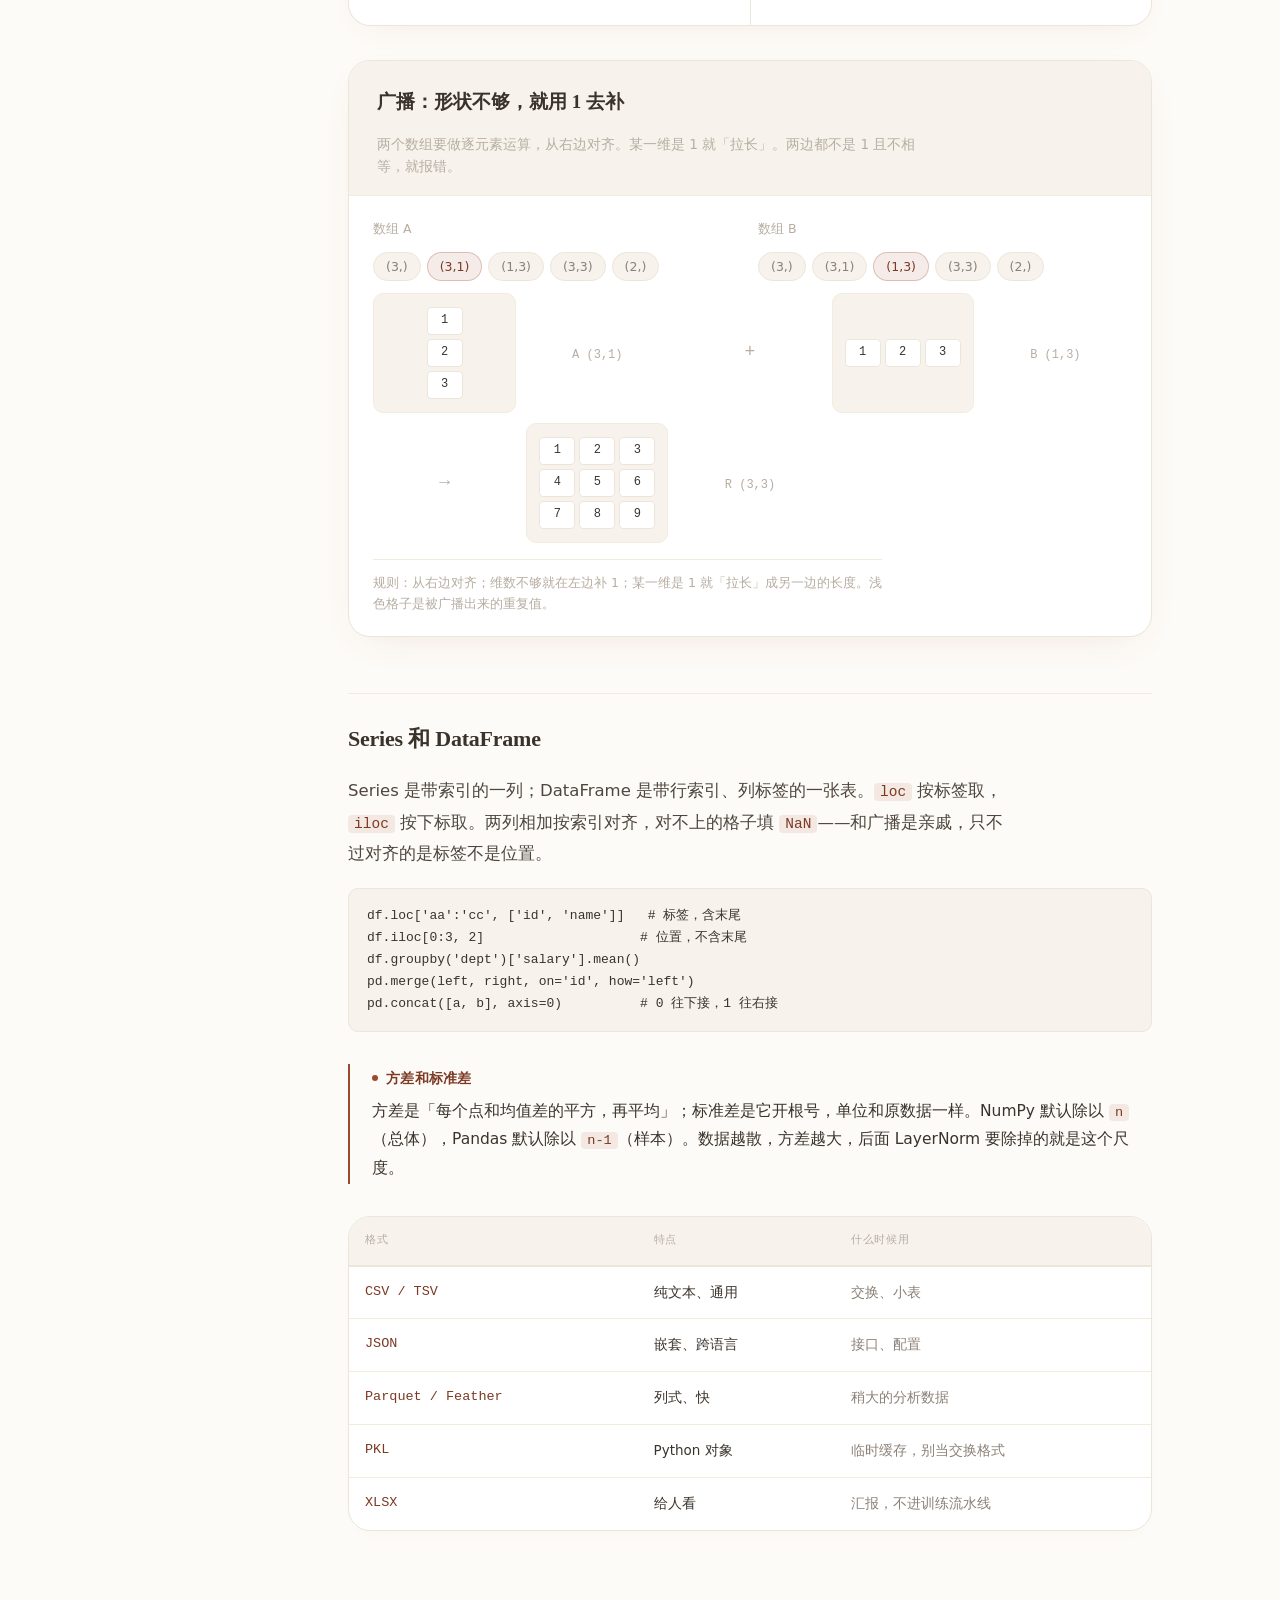
==== commit 6d997387: "Publish doodle hand-drawn edition and interactive polish Replace heytea pages with doodle (heytea-st" ====
--- a/basics.html
+++ b/basics.html
@@ -28,9 +28,9 @@
       <a class="pagelink" href="math.html">数学基础</a>
       <a class="pagelink is-on" href="basics.html">工程基础</a>
       <span class="pagelink-sep" aria-hidden="true"></span>
-      <a class="pagelink" href="heytea-basics.html">手绘本</a>
+      <a class="pagelink" href="doodle-basics.html">手绘本</a>
     </nav>
-    <button class="theme-btn" id="themeBtn" aria-label="切换深浅色">
+    <button type="button" class="theme-btn" id="themeBtn" aria-label="切换深浅色">
       <svg class="i-moon" viewBox="0 0 24 24"><path d="M21 12.8A9 9 0 1 1 11.2 3a7 7 0 0 0 9.8 9.8z"/></svg>
       <svg class="i-sun" viewBox="0 0 24 24"><circle cx="12" cy="12" r="4.2"/><path d="M12 2v2M12 20v2M4.9 4.9l1.4 1.4M17.7 17.7l1.4 1.4M2 12h2M20 12h2M4.9 19.1l1.4-1.4M17.7 6.3l1.4-1.4"/></svg>
     </button>
@@ -41,7 +41,7 @@
 <aside class="rail">
   <ol class="rail-list">
     <li><a href="#primer"><b>00</b> 从这里开始</a></li>
-    <li class="rail-sep" style="margin-top:12px">机器</li>
+    <li class="rail-sep rail-sep-tight">机器</li>
     <li><a href="#ch1"><b>01</b> Linux 目录</a></li>
     <li><a href="#ch2"><b>02</b> 命令与权限</a></li>
     <li><a href="#ch3"><b>03</b> Shell 脚本</a></li>
@@ -59,7 +59,7 @@
   <ol class="rail-list">
     <li><a href="index.html"><b>←</b> 模型</a></li>
     <li><a href="math.html"><b>M</b> 数学基础</a></li>
-    <li><a href="heytea-basics.html"><b>茶</b> 手绘本</a></li>
+    <li><a href="doodle-basics.html"><b>绘</b> 手绘本</a></li>
   </ol>
 </aside>
 
@@ -73,7 +73,7 @@
       <a class="btn btn-primary" href="#primer">开始阅读</a>
       <a class="btn btn-ghost" href="#ch6">直接看数据</a>
     </div>
-    <p class="hero-quiet">每一节带一个可动手的演示。另有一册 <a href="heytea-basics.html">手绘本</a>。</p>
+    <p class="hero-quiet">每一节带一个可动手的演示。另有一册 <a href="doodle-basics.html">手绘本</a>。</p>
   </div>
   <div class="hero-viz">
     <canvas id="bHero" width="720" height="520" aria-label="工程基础流水线"></canvas>
--- a/style.css
+++ b/style.css
@@ -12,6 +12,7 @@
   --line-soft: #f2ecdf;
 
   --text:      #3a332c;   /* 深棕黑 */
+  --read:      #4e463e;   /* 正文，比 dim 够读 */
   --dim:       #8b8177;   /* 暖灰 */
   --faint:     #b7ada2;   /* 浅暖灰 */
 
@@ -38,7 +39,9 @@
   --mono: ui-monospace, "SF Mono", "JetBrains Mono", Menlo, Consolas, monospace;
 }
 
+html { color-scheme: light; }
 [data-theme="dark"] {
+  color-scheme: dark;
   --bg:        #16130f;
   --bg-2:      #1e1a14;
   --surface:   #262019;
@@ -47,6 +50,7 @@
   --line-soft: #2e2820;
 
   --text:      #f2ede6;
+  --read:      #e6dfd6;
   --dim:       #b5aba0;
   --faint:     #7d7368;
 
@@ -63,6 +67,9 @@
 
 * { box-sizing: border-box; }
 html { scroll-behavior: smooth; scroll-padding-top: 84px; }
+@media (prefers-reduced-motion: reduce) {
+  html { scroll-behavior: auto; }
+}
 
 body {
   margin: 0;
@@ -133,6 +140,14 @@
   transition: all .18s;
 }
 .theme-btn:hover { color: var(--text); border-color: var(--faint); }
+.theme-btn:focus-visible,
+.pagelink:focus-visible,
+.chap-jump:focus-visible,
+.btn:focus-visible,
+.rail-list a:focus-visible {
+  outline: 2px solid var(--accent);
+  outline-offset: 2px;
+}
 .theme-btn:active { transform: scale(.94); }
 .theme-btn svg { width: 16px; height: 16px; fill: none; stroke: currentColor; stroke-width: 1.7; }
 .theme-btn .i-sun { display: none; }
@@ -177,17 +192,20 @@
 }
 .rail-list a b {
   font-family: var(--mono); font-size: 12px; font-weight: 600;
-  color: var(--faint); letter-spacing: .04em; transition: color .18s;
-}
-.rail-list a:hover { color: var(--dim); }
-.rail-list a:hover b { color: var(--faint); }
+  color: var(--dim); letter-spacing: .04em; transition: color .18s;
+}
+.rail-list a:hover { color: var(--text); }
+.rail-list a:hover b { color: var(--accent-ink); }
 .rail-list a.is-on { color: var(--text); border-left-color: var(--accent); }
 .rail-list a.is-on b { color: var(--accent-ink); }
+
+.chap-jump { display: none; }
 .rail-sep {
   margin: 22px 0 10px; padding-left: 0;
   font-size: 12.5px; letter-spacing: .1em; color: var(--dim);
   text-transform: uppercase; font-family: var(--mono); font-weight: 600;
 }
+.rail-sep-tight { margin-top: 12px; }
 
 /* ============================================================
    LAYOUT
@@ -226,9 +244,14 @@
   margin: 22px 0 0;
   font-size: 14px; color: var(--faint); line-height: 1.6;
 }
+.hero-sub a,
 .hero-quiet a {
   color: var(--accent-ink);
   text-underline-offset: 3px;
+}
+.hero-sub a:hover,
+.hero-quiet a:hover {
+  color: var(--accent);
 }
 
 /* ============================================================
@@ -396,9 +419,9 @@
   padding-top: 26px; border-top: 1px solid var(--line-soft);
   letter-spacing: -.01em;
 }
-.lead { font-size: 18px; line-height: 1.8; color: var(--dim); max-width: 60ch; margin: 0 0 40px; }
+.lead { font-size: 18px; line-height: 1.8; color: var(--read); max-width: 60ch; margin: 0 0 40px; }
 .ch p { max-width: 64ch; }
-.ch > p { color: var(--dim); font-size: 16.5px; line-height: 1.9; }
+.ch > p { color: var(--read); font-size: 16.5px; line-height: 1.9; }
 .ch > p a, .lead a {
   color: var(--accent-ink); text-decoration: none;
   border-bottom: 1px solid var(--accent-line);
@@ -754,7 +777,7 @@
   overflow: visible;
 }
 .eq .katex-display > .katex { white-space: normal; }
-.eq-why { font-size: 13.5px; color: var(--dim); line-height: 1.75; margin: 12px 0 0; padding-top: 11px; border-top: 1px solid var(--line-soft); }
+.eq-why { font-size: 13.5px; color: var(--read); line-height: 1.75; margin: 12px 0 0; padding-top: 11px; border-top: 1px solid var(--line-soft); }
 .eq-xref {
   font-size: 13px; color: var(--faint); line-height: 1.6;
   margin: 8px 0 0;
@@ -1027,7 +1050,30 @@
 @media (max-width: 900px) {
   :root { --rail-w: 0px; }
   .rail { display: none; }
-  main { margin-left: 0; }
+  main { margin-left: 0; padding-top: calc(var(--top-h) + 40px); }
+  html { scroll-padding-top: 124px; }
+  .chap-jump {
+    display: block;
+    position: fixed;
+    top: var(--top-h);
+    left: 0; right: 0;
+    z-index: 35;
+    height: 40px;
+    padding: 0 36px 0 16px;
+    border: 0;
+    border-bottom: 1px solid var(--line-soft);
+    background-color: color-mix(in srgb, var(--bg) 94%, transparent);
+    background-image: url("data:image/svg+xml;utf8,<svg xmlns='http://www.w3.org/2000/svg' width='12' height='8' viewBox='0 0 12 8'><path fill='none' stroke='%238b8177' stroke-width='1.4' d='M1.5 1.5L6 6l4.5-4.5'/></svg>");
+    background-repeat: no-repeat;
+    background-position: right 14px center;
+    backdrop-filter: blur(14px) saturate(160%);
+    -webkit-backdrop-filter: blur(14px) saturate(160%);
+    color: var(--text);
+    font: 13.5px/40px var(--sans);
+    appearance: none;
+    -webkit-appearance: none;
+  }
+  .progress-chap { top: 118px; }
   .hero { grid-template-columns: 1fr; min-height: auto; padding-top: 30px; padding-bottom: 40px; }
   .hero-viz { order: -1; }
   .grad-body, .mlp-body, .emb-body, .lora-body { grid-template-columns: 1fr; }
@@ -1040,6 +1086,7 @@
   .viz3d-stage { height: 520px; }
   .demo-body { padding: 16px 16px; }
   .ch, .hero, .foot-in { padding: 0 20px; }
+  .hero { padding-top: 18px; padding-bottom: 40px; }
   .ch { padding-top: 40px; }
   .topbar { padding: 0 14px; }
   .brand-name { display: none; }
@@ -1063,7 +1110,7 @@
 /* ============================================================
    BASICS PAGE
    ============================================================ */
-/* basics page extras — also appended into style.css by _patch.py */
+/* basics page extras — also kept in basics-extra.css */
 
 .ch pre, .demo pre {
   font-family: var(--mono);
--- a/basics-extra.css
+++ b/basics-extra.css
@@ -1,4 +1,4 @@
-/* basics page extras — also appended into style.css by _patch.py */
+/* basics page extras — also copied into style.css */
 
 .ch pre, .demo pre {
   font-family: var(--mono);
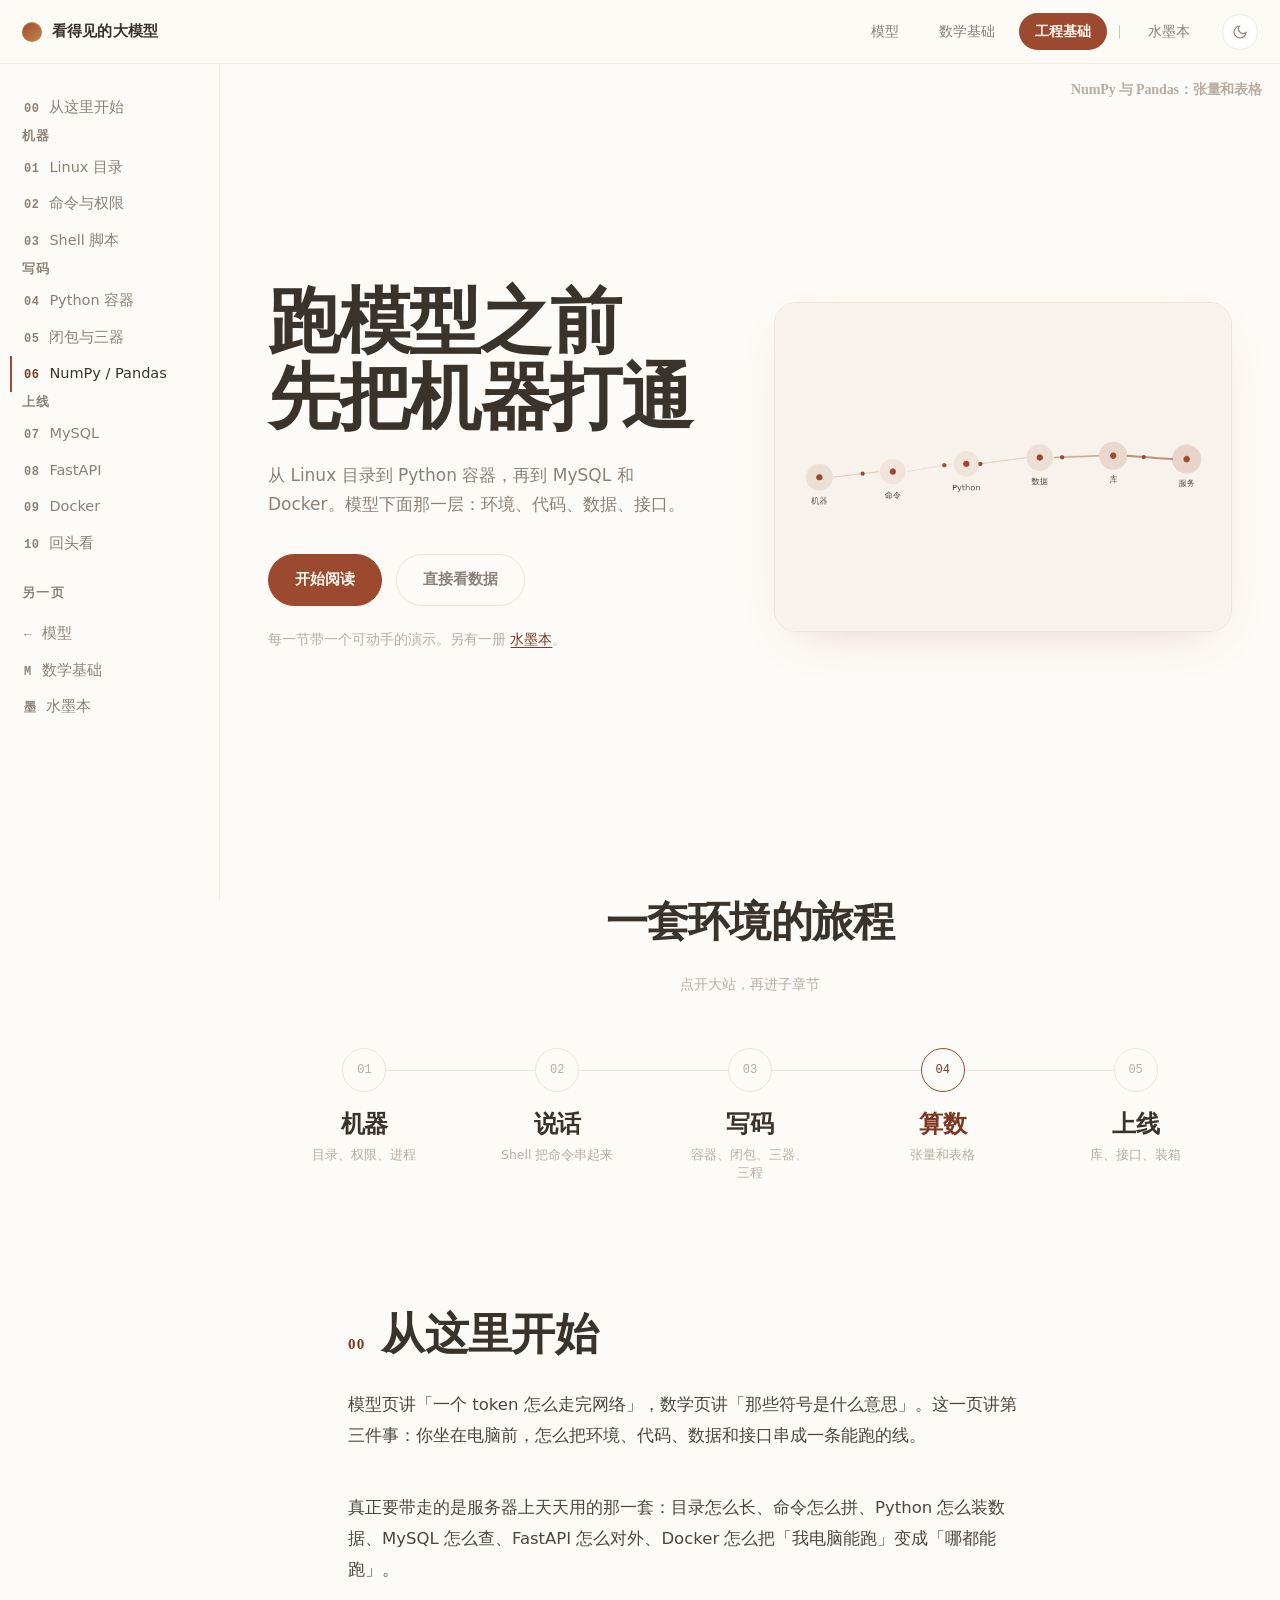
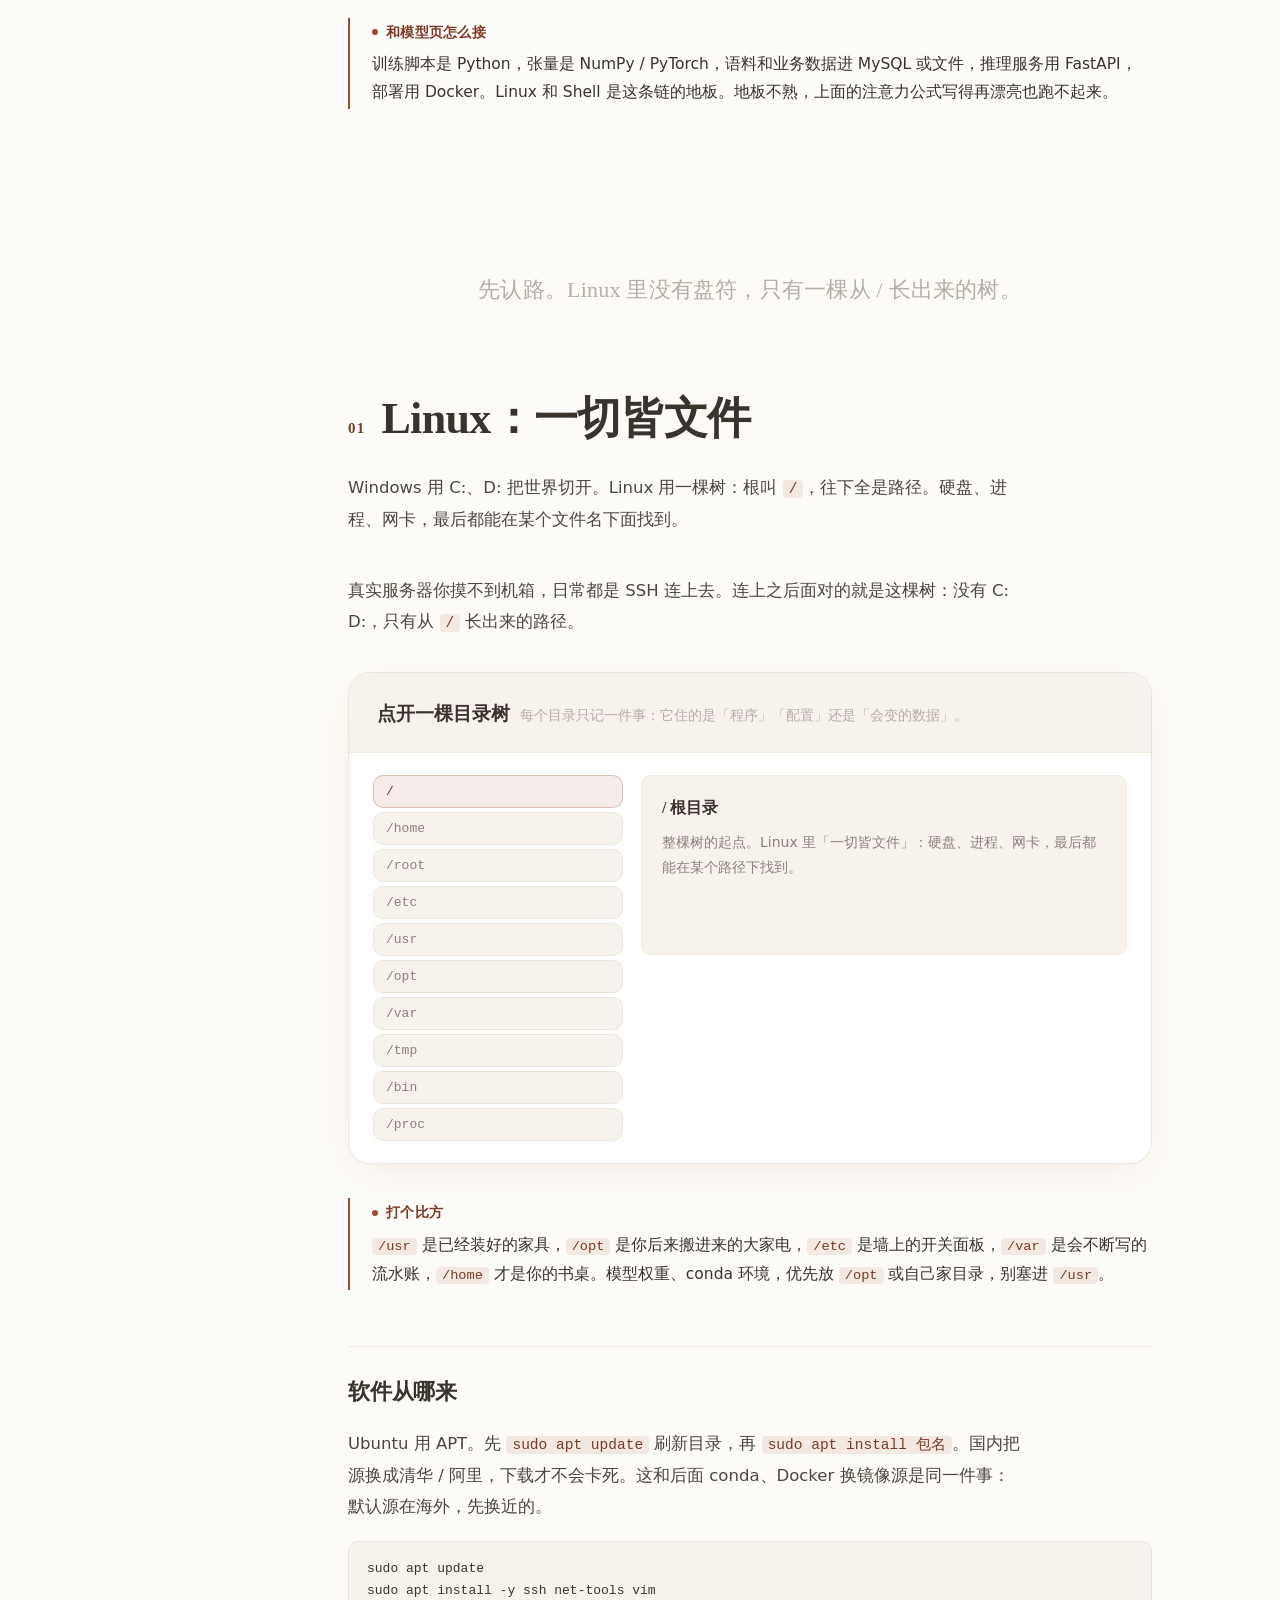
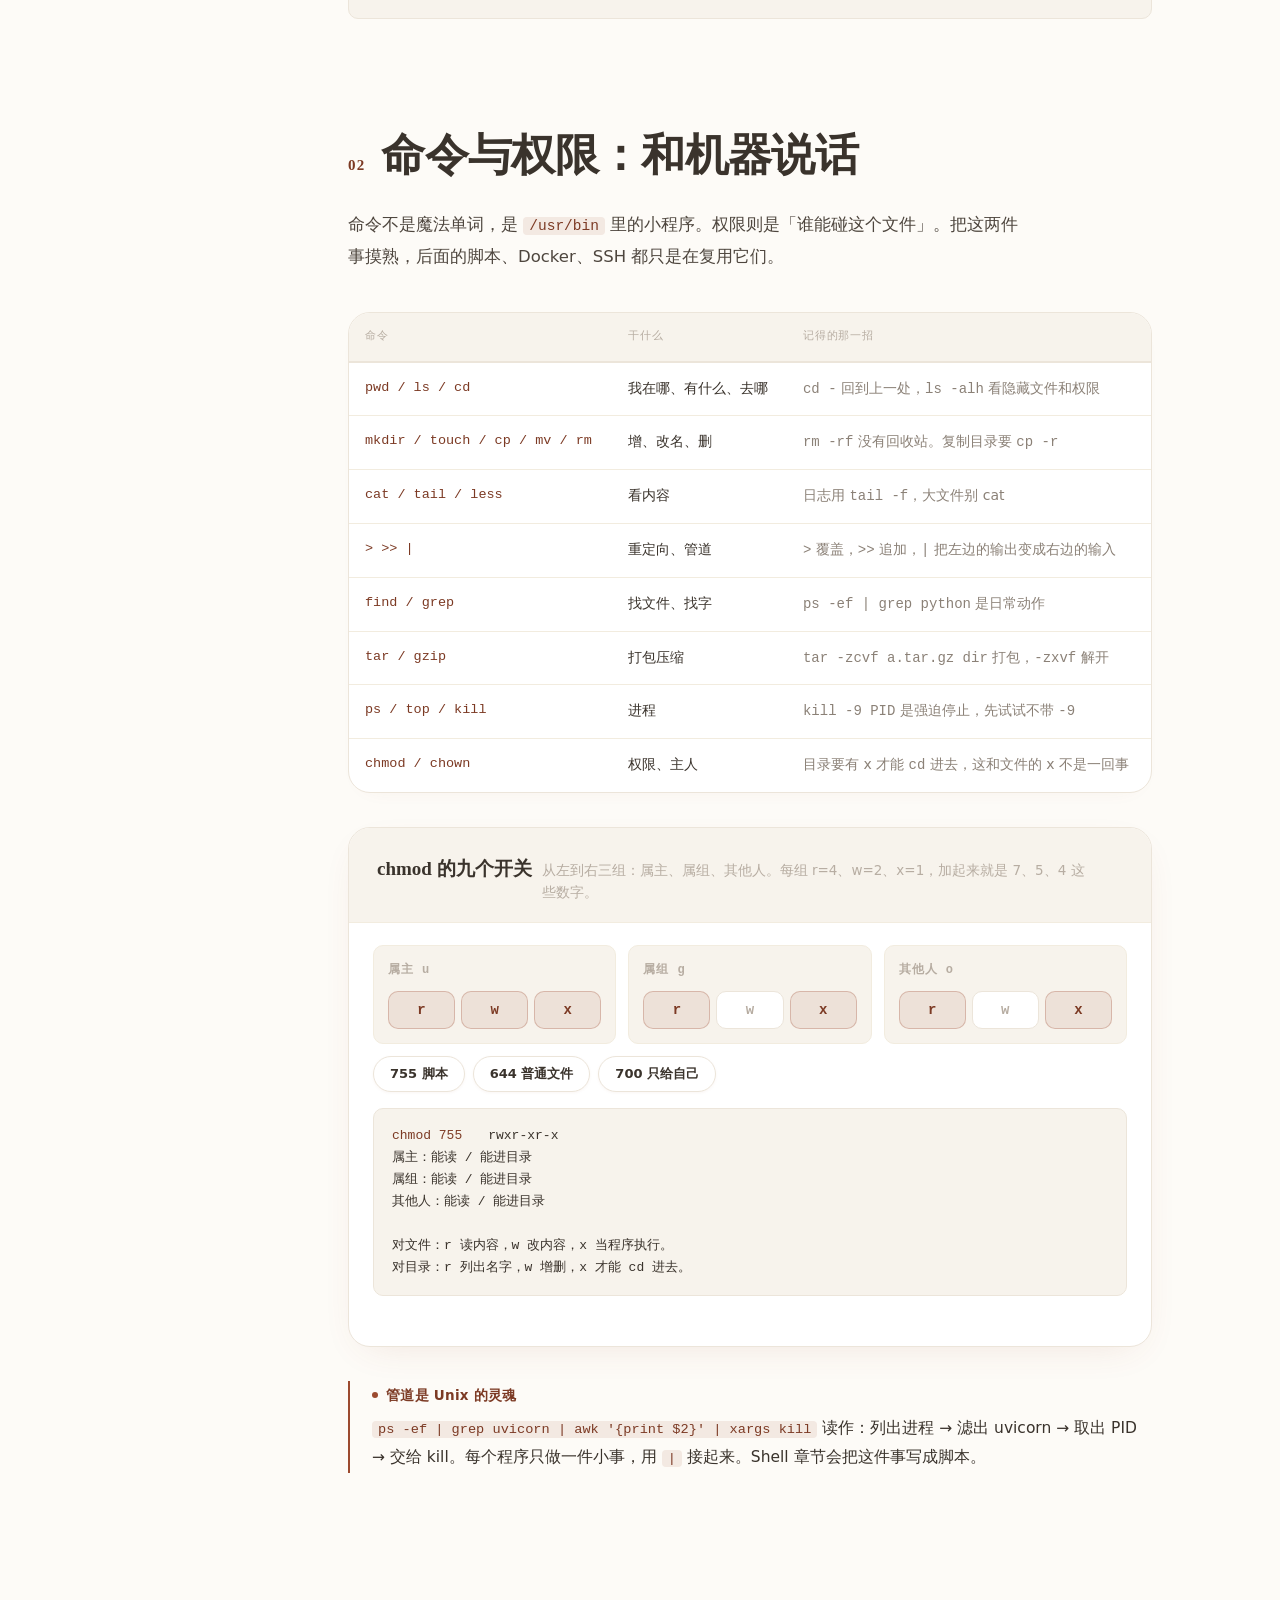
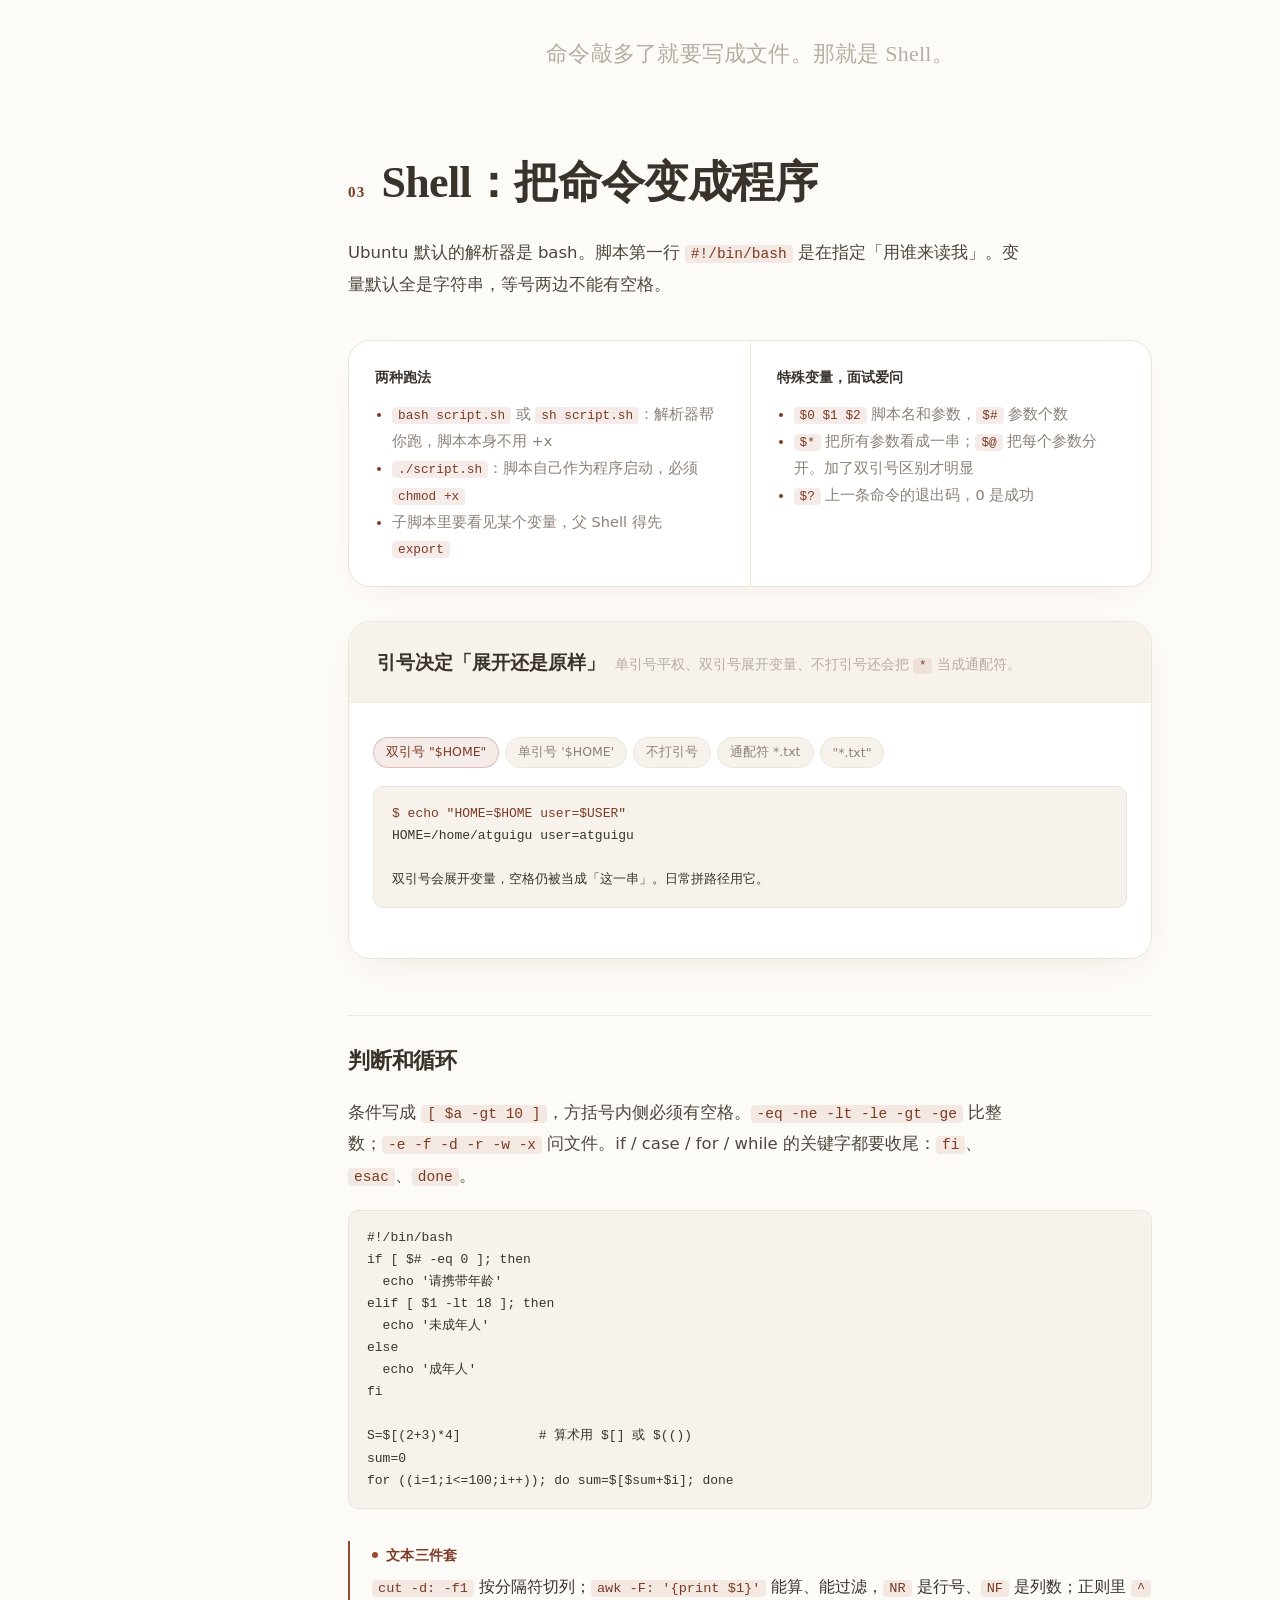
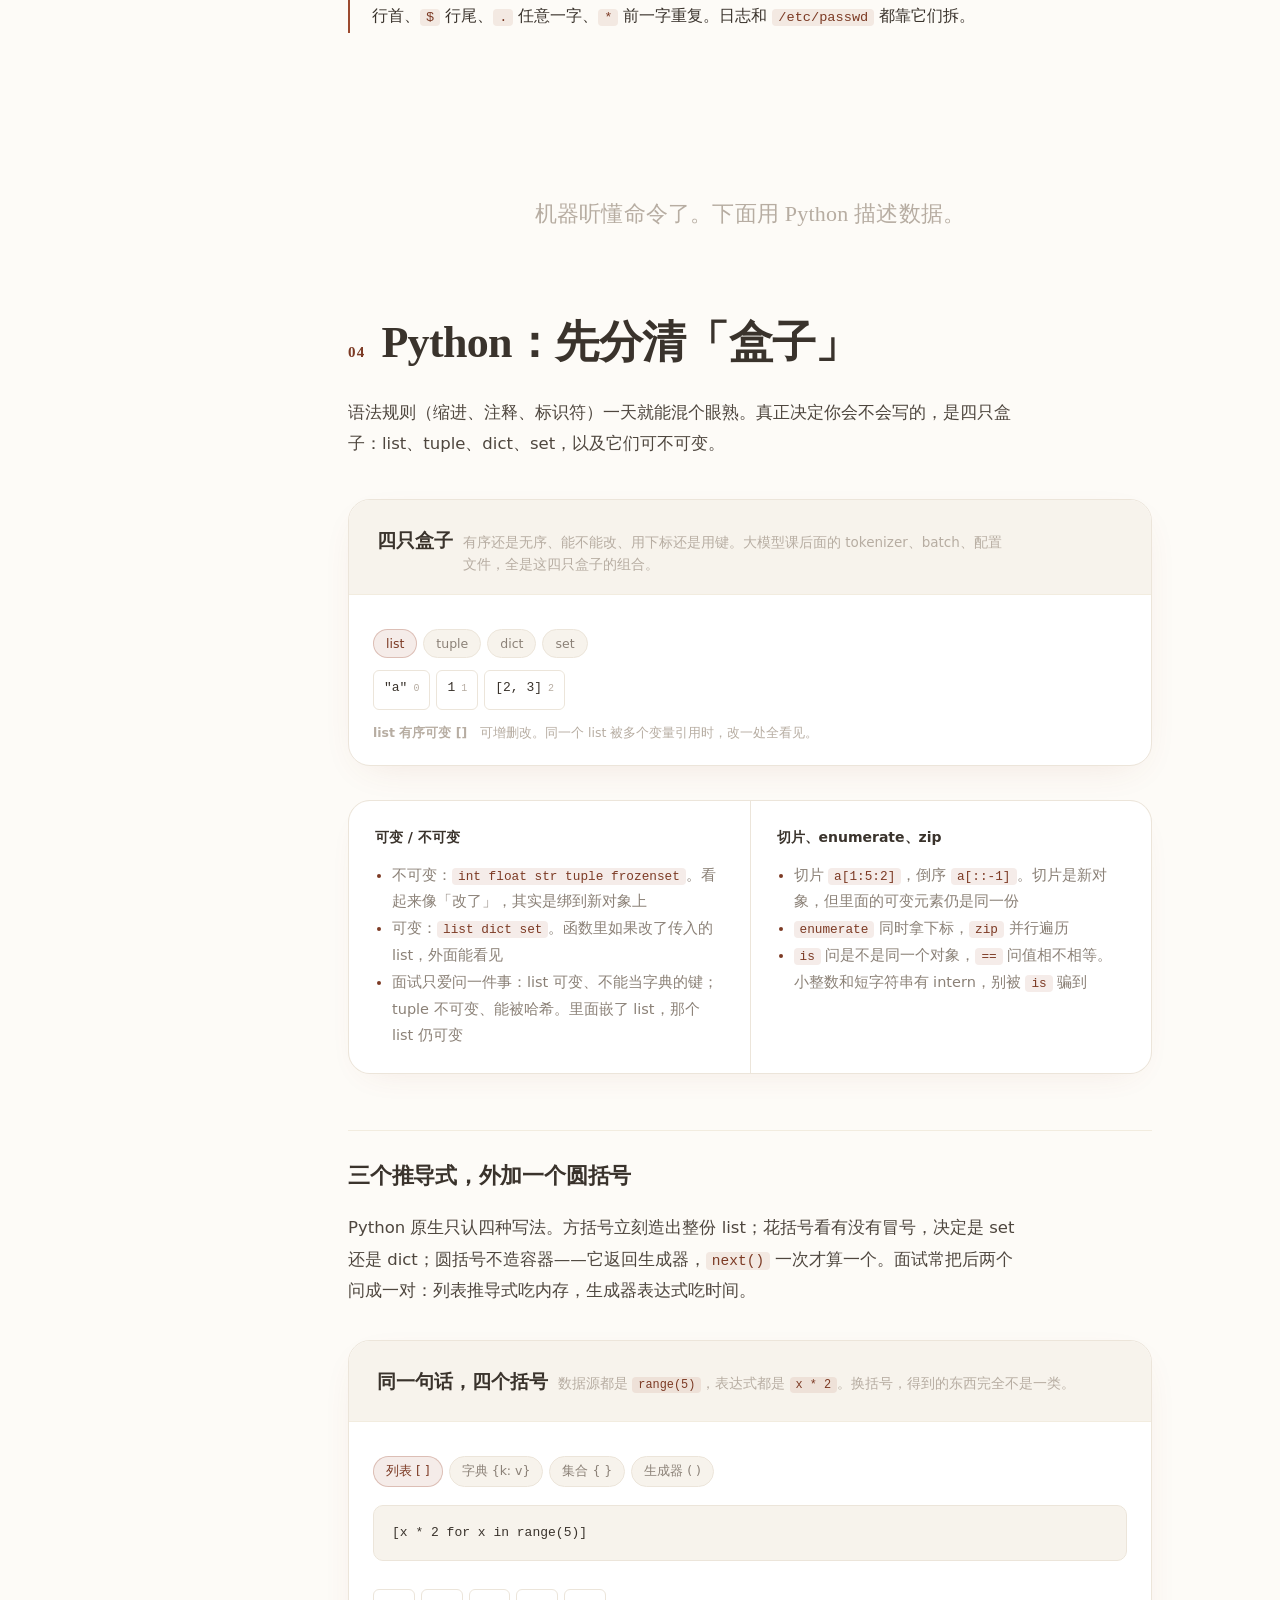
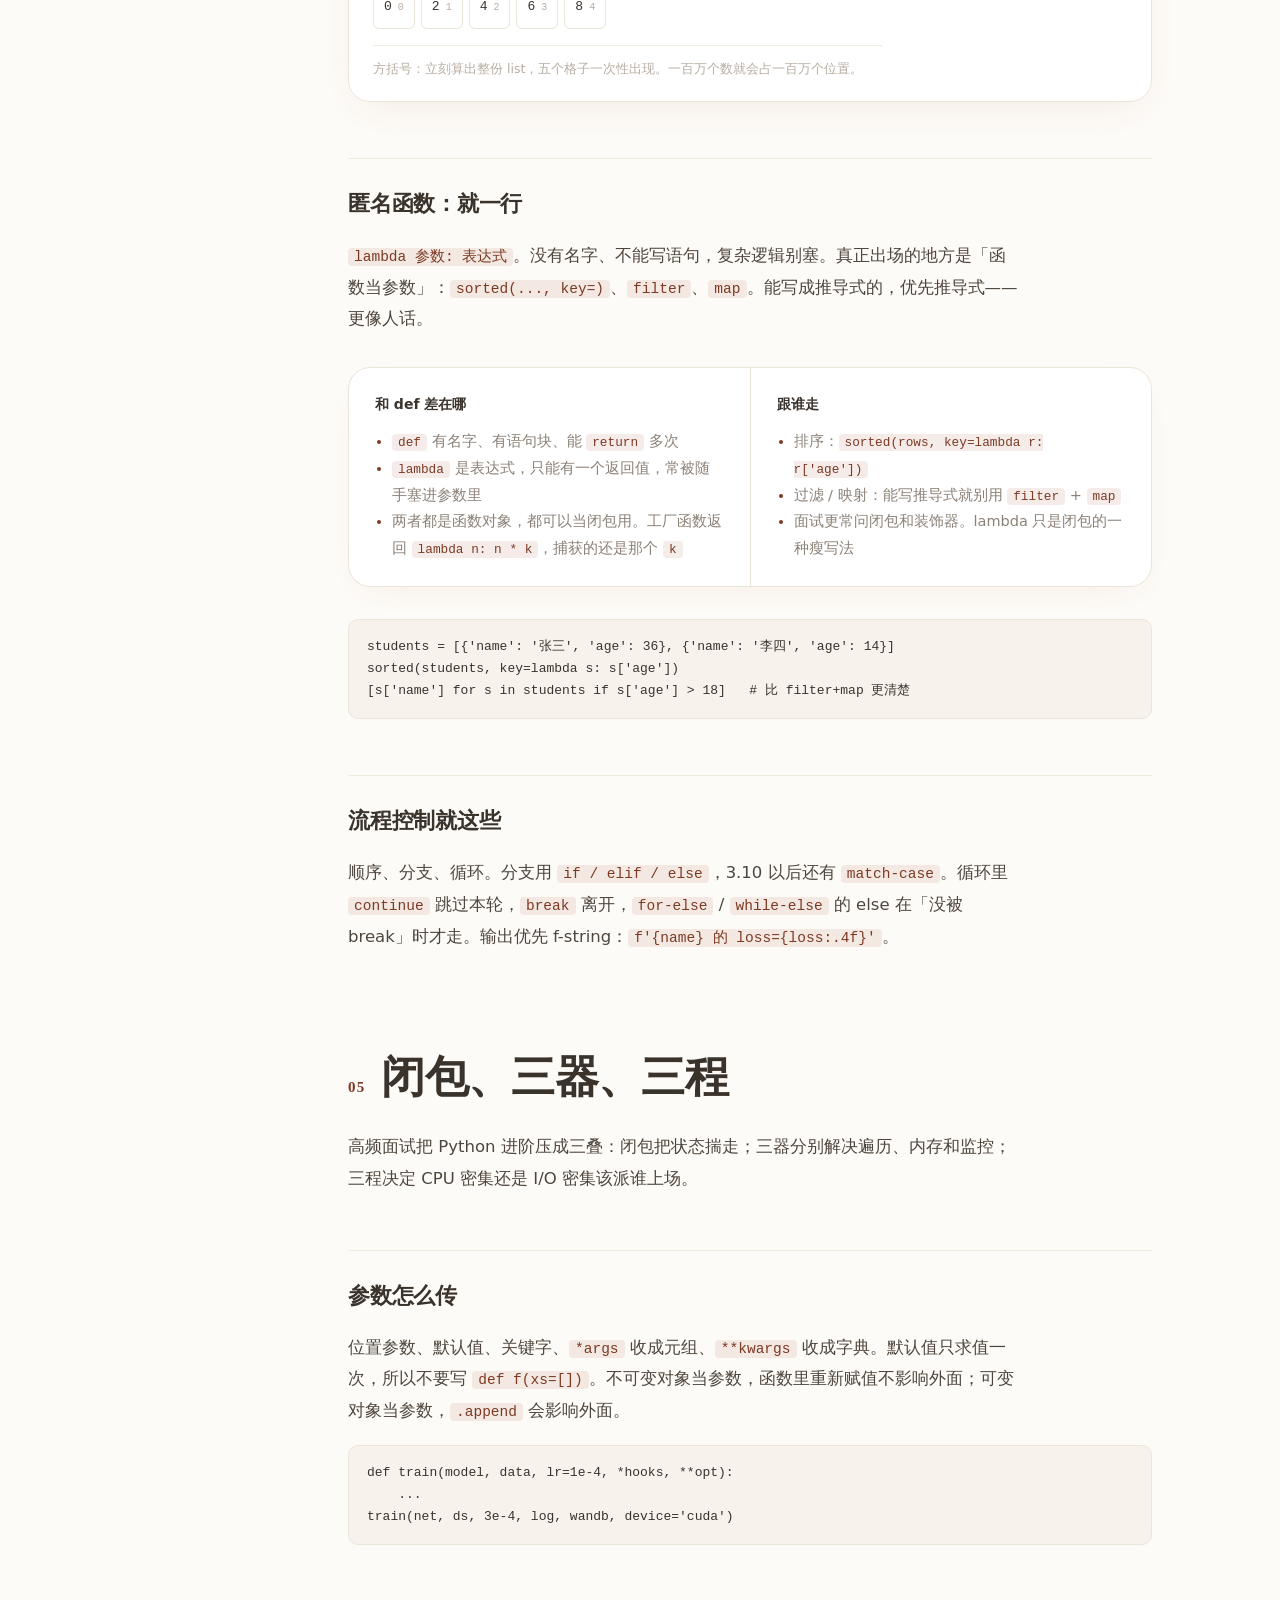
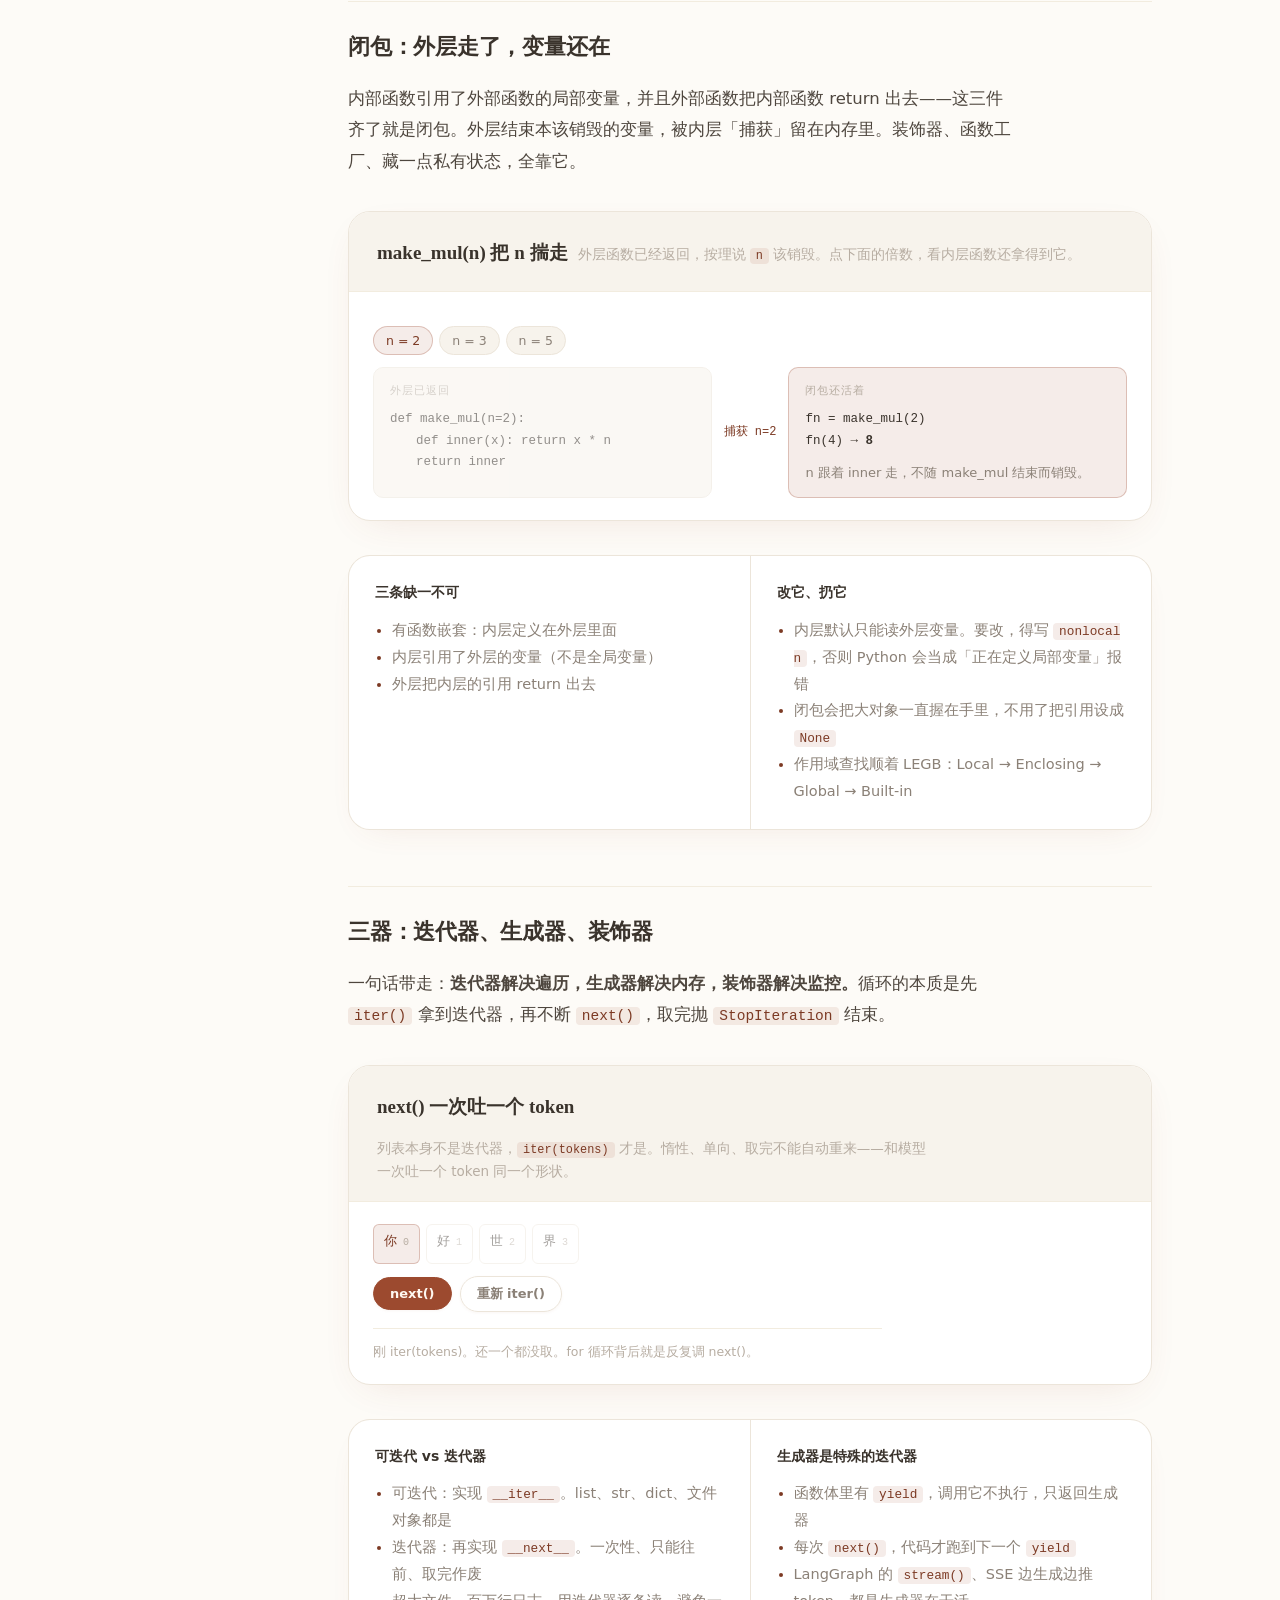
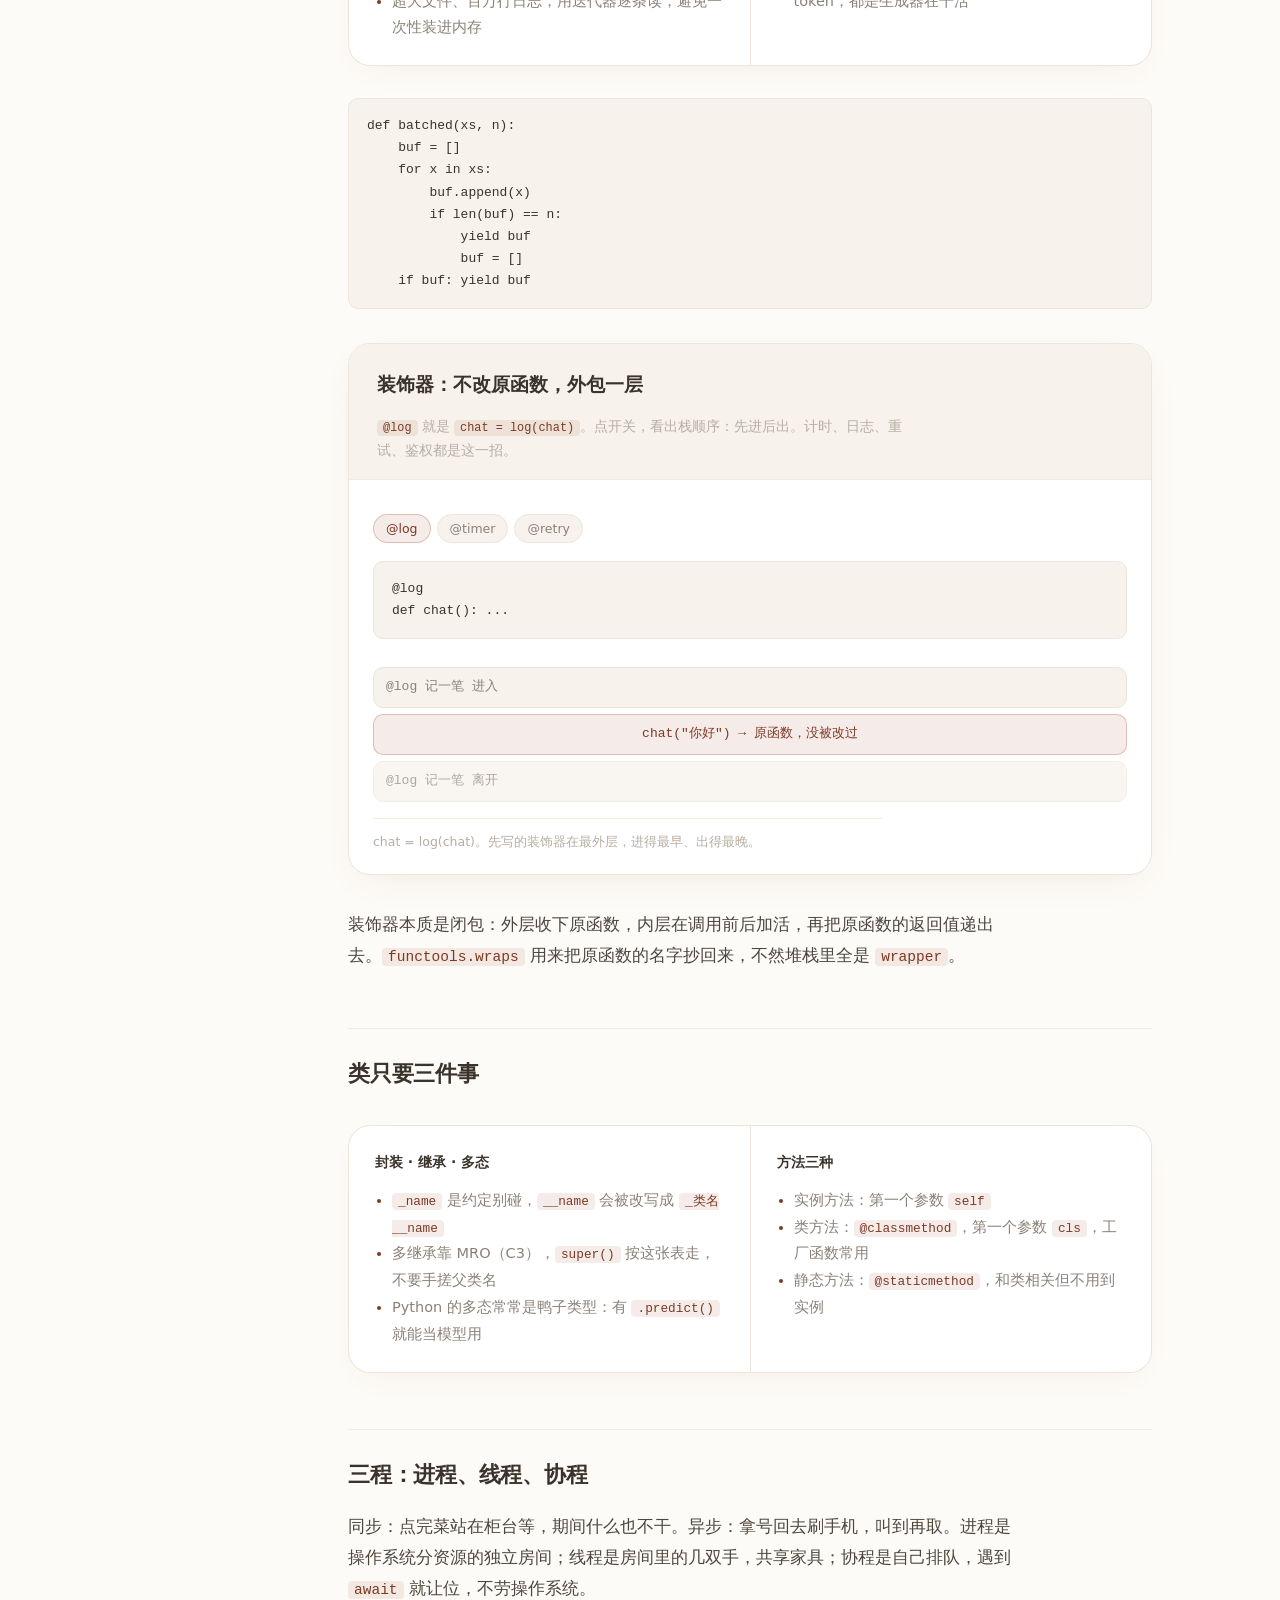
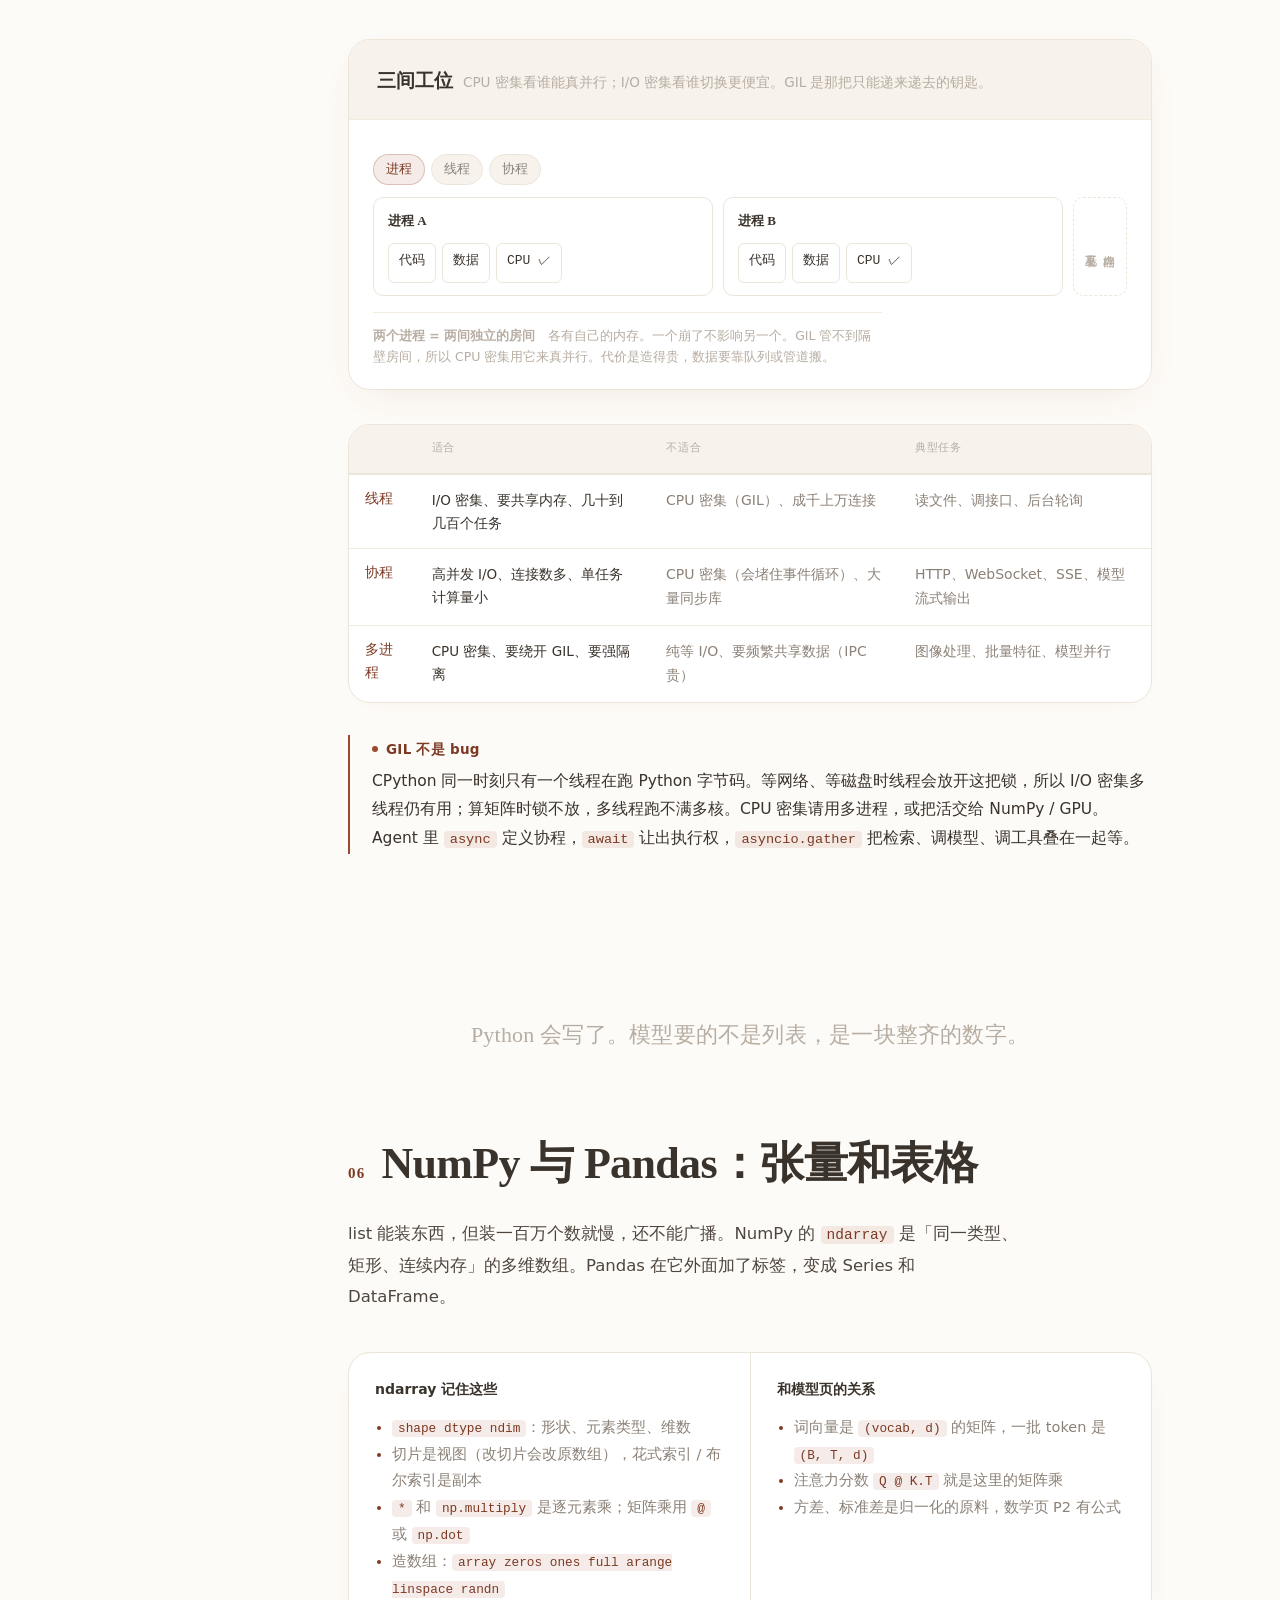
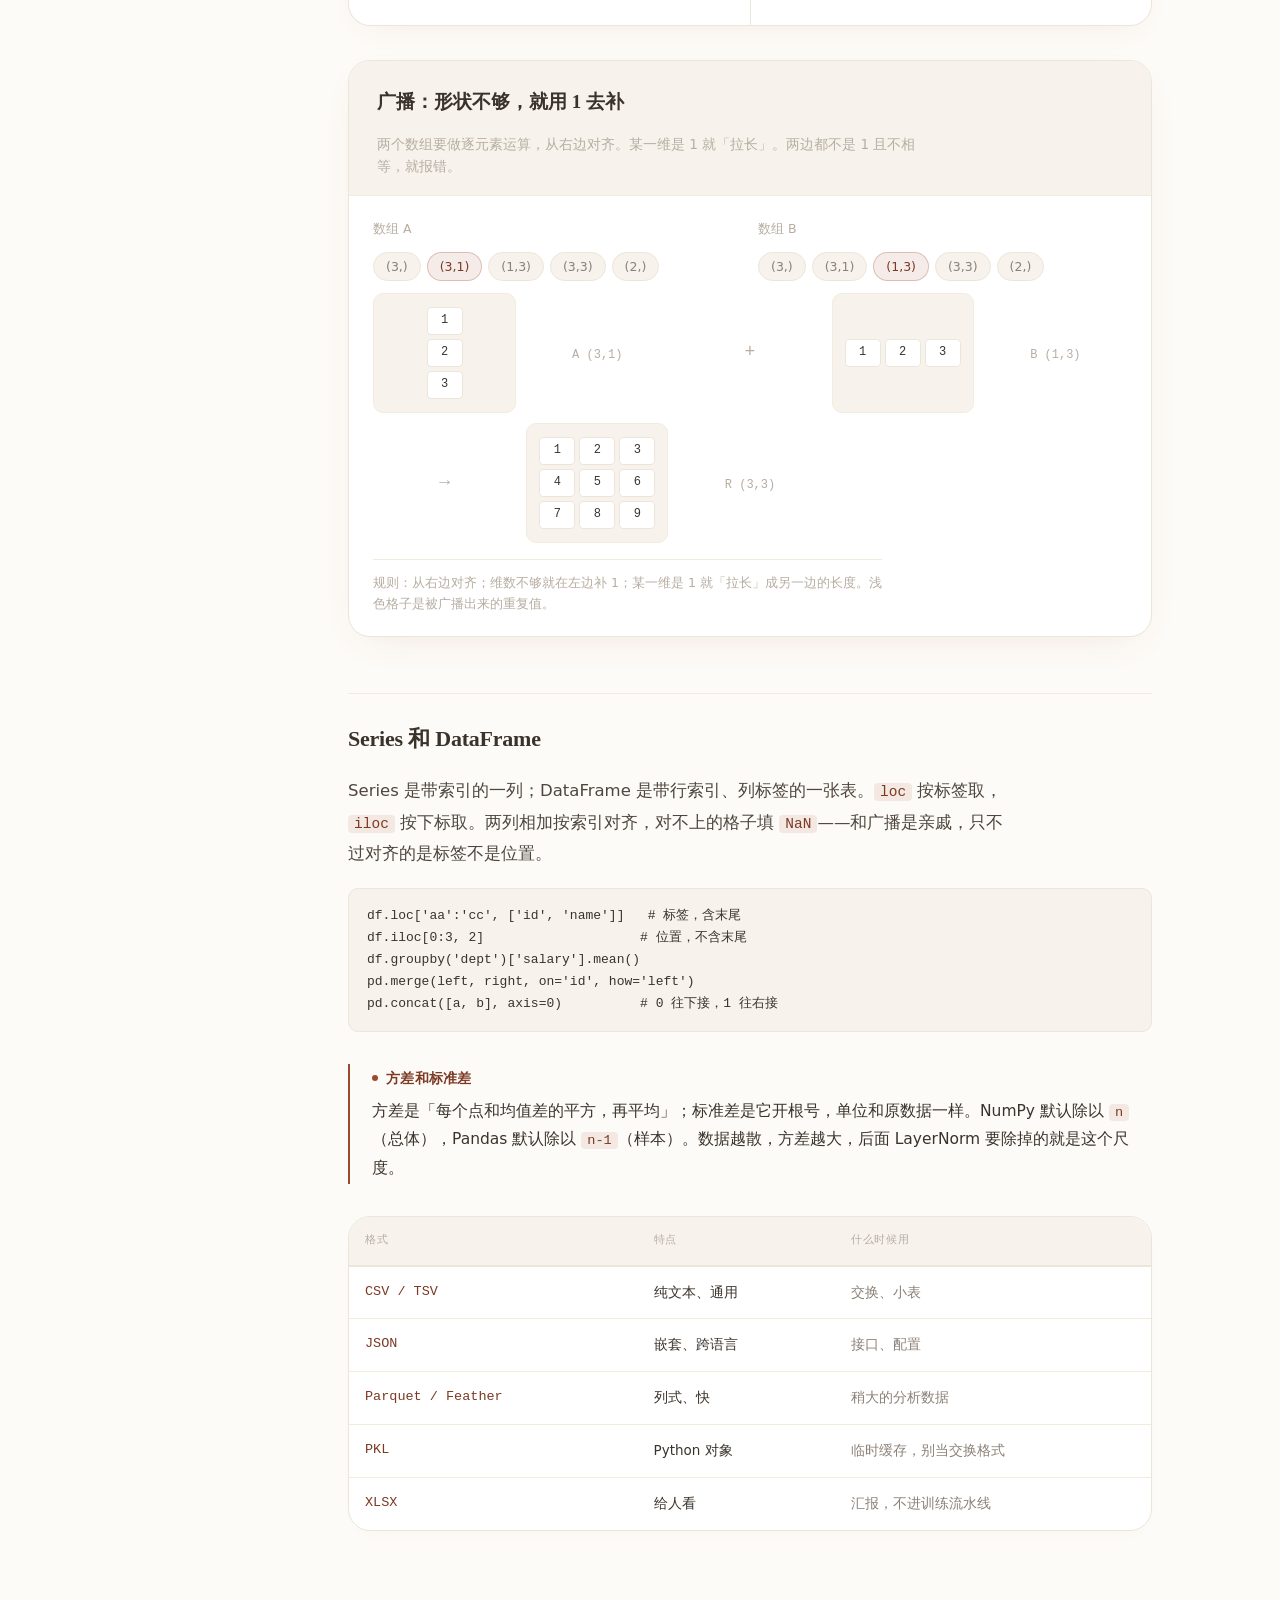
==== commit bcefa941: "Replace doodle/heytea hand-drawn book with ink-wash edition Ink storytelling pages become the primar" ====
--- a/basics.html
+++ b/basics.html
@@ -28,7 +28,7 @@
       <a class="pagelink" href="math.html">数学基础</a>
       <a class="pagelink is-on" href="basics.html">工程基础</a>
       <span class="pagelink-sep" aria-hidden="true"></span>
-      <a class="pagelink" href="doodle-basics.html">手绘本</a>
+      <a class="pagelink" href="ink-basics.html">水墨本</a>
     </nav>
     <button type="button" class="theme-btn" id="themeBtn" aria-label="切换深浅色">
       <svg class="i-moon" viewBox="0 0 24 24"><path d="M21 12.8A9 9 0 1 1 11.2 3a7 7 0 0 0 9.8 9.8z"/></svg>
@@ -59,7 +59,7 @@
   <ol class="rail-list">
     <li><a href="index.html"><b>←</b> 模型</a></li>
     <li><a href="math.html"><b>M</b> 数学基础</a></li>
-    <li><a href="doodle-basics.html"><b>绘</b> 手绘本</a></li>
+    <li><a href="ink-basics.html"><b>墨</b> 水墨本</a></li>
   </ol>
 </aside>
 
@@ -73,7 +73,7 @@
       <a class="btn btn-primary" href="#primer">开始阅读</a>
       <a class="btn btn-ghost" href="#ch6">直接看数据</a>
     </div>
-    <p class="hero-quiet">每一节带一个可动手的演示。另有一册 <a href="doodle-basics.html">手绘本</a>。</p>
+    <p class="hero-quiet">每一节带一个可动手的演示。另有一册 <a href="ink-basics.html">水墨本</a>。</p>
   </div>
   <div class="hero-viz">
     <canvas id="bHero" width="720" height="520" aria-label="工程基础流水线"></canvas>
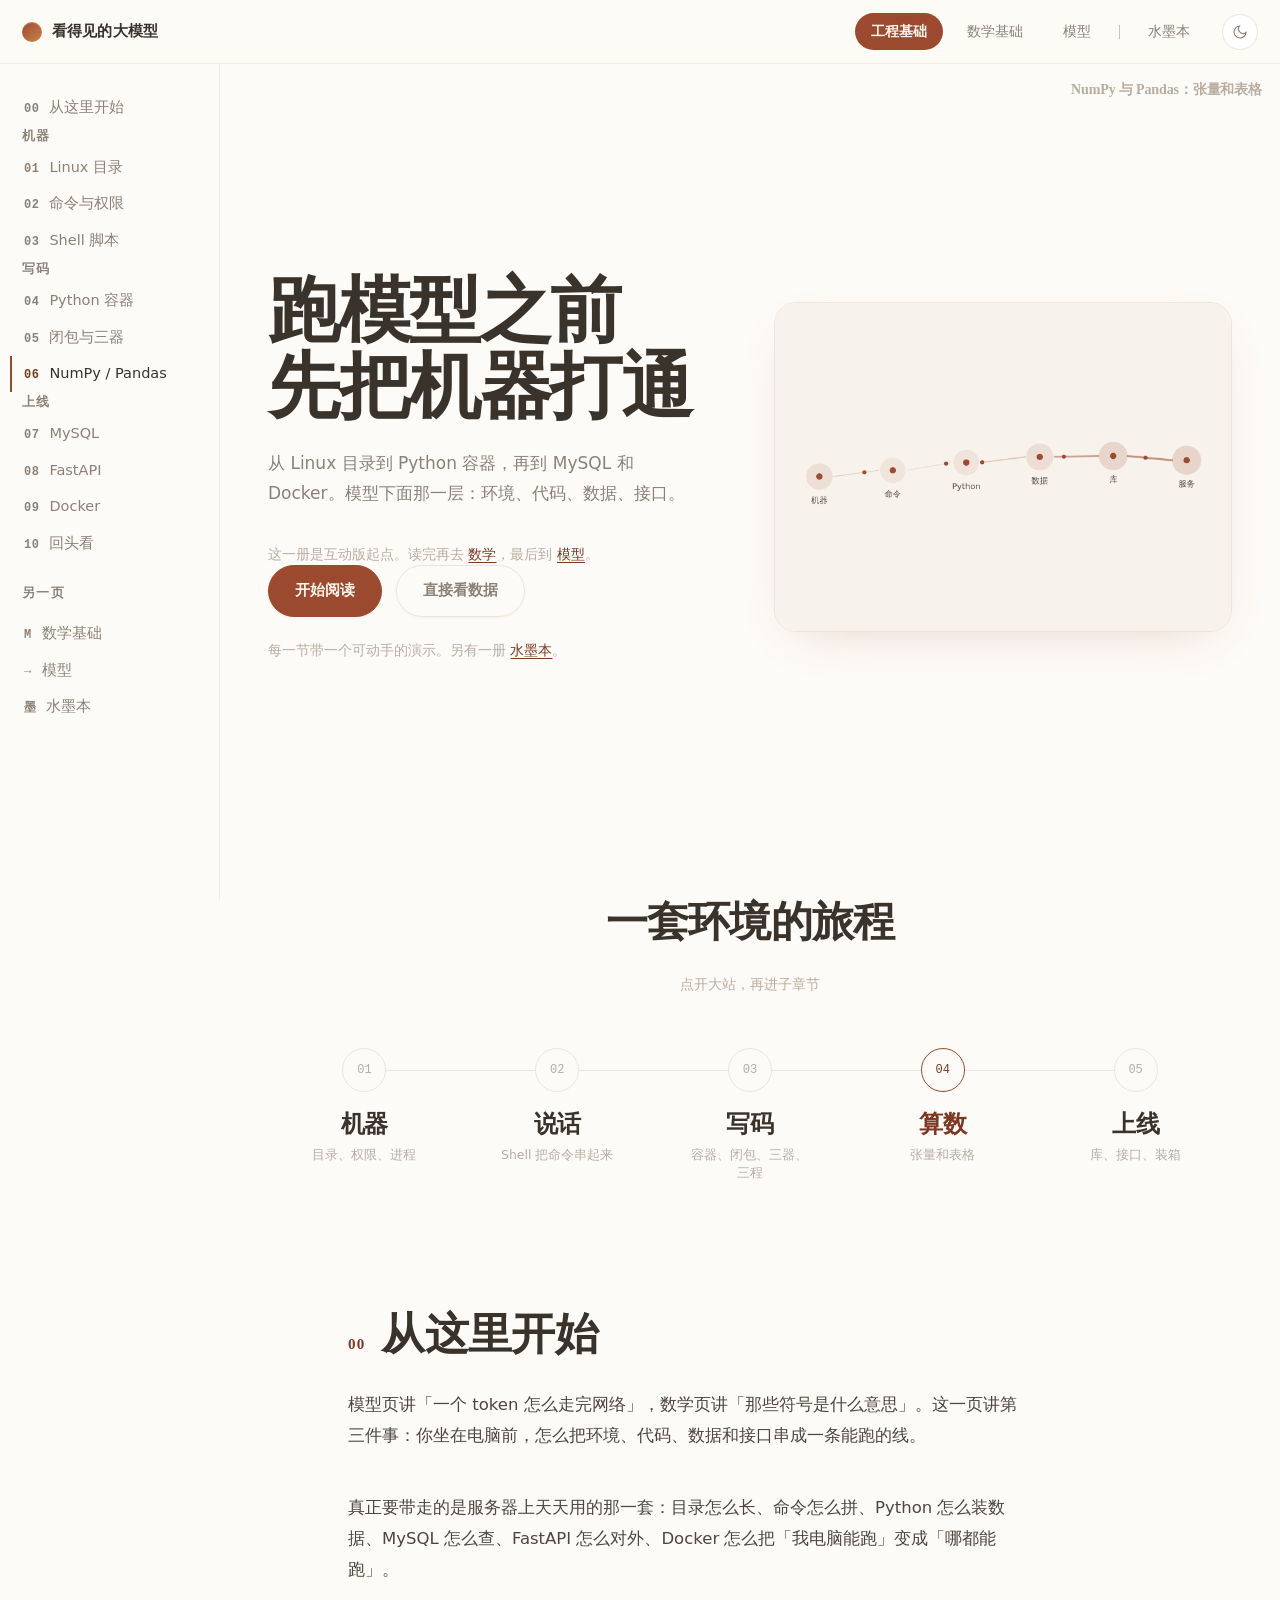
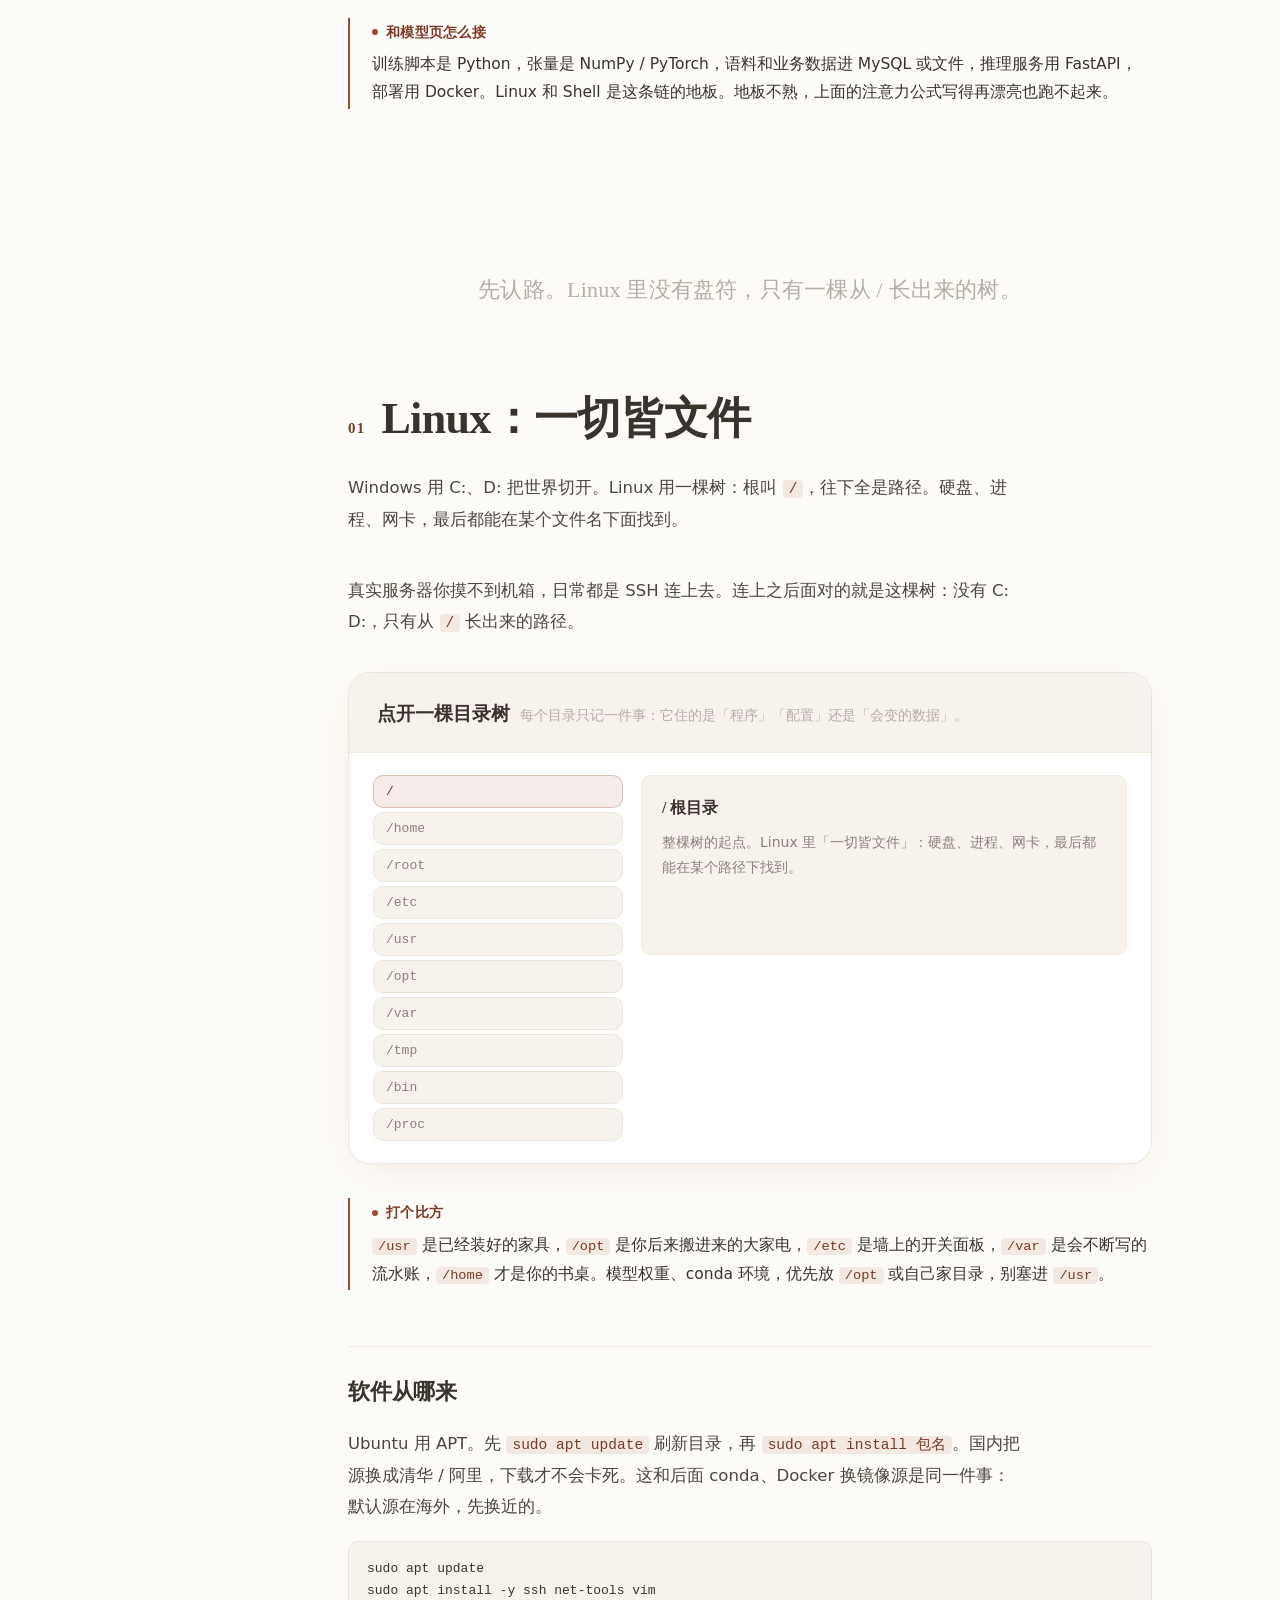
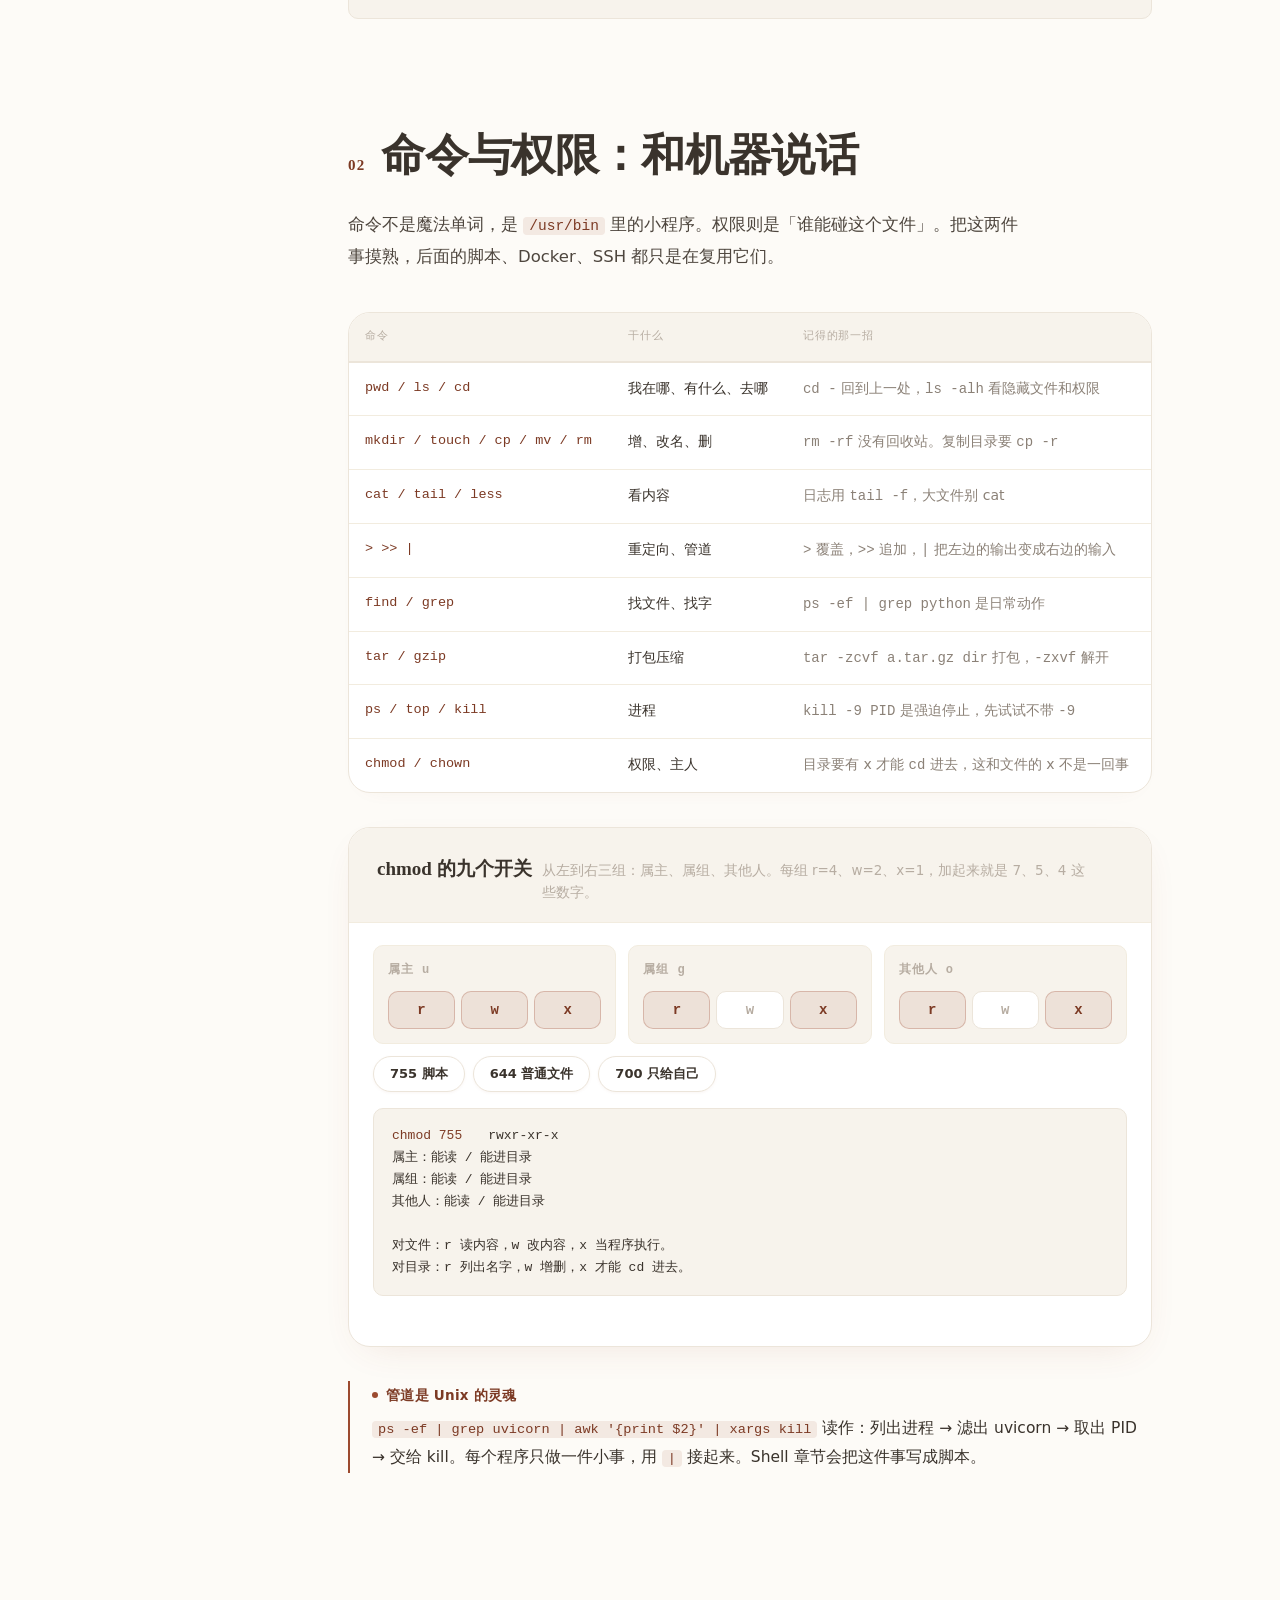
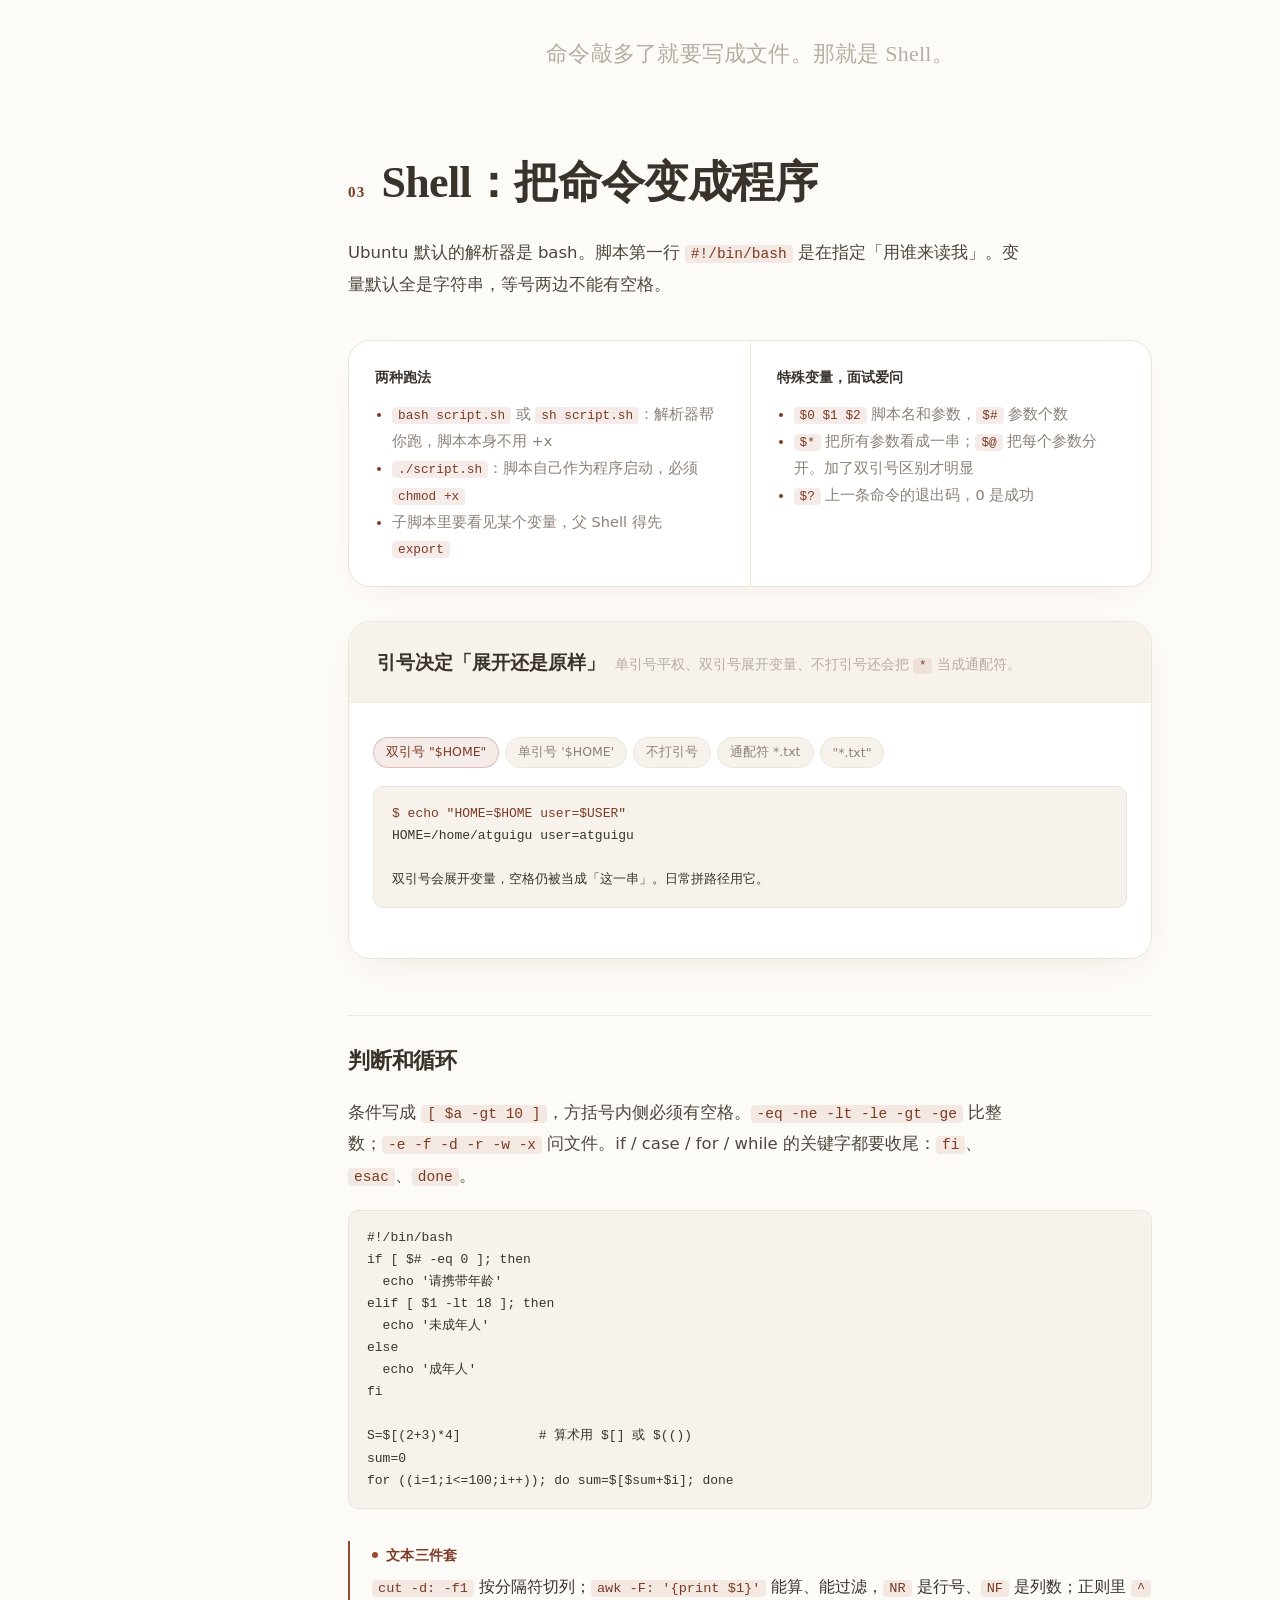
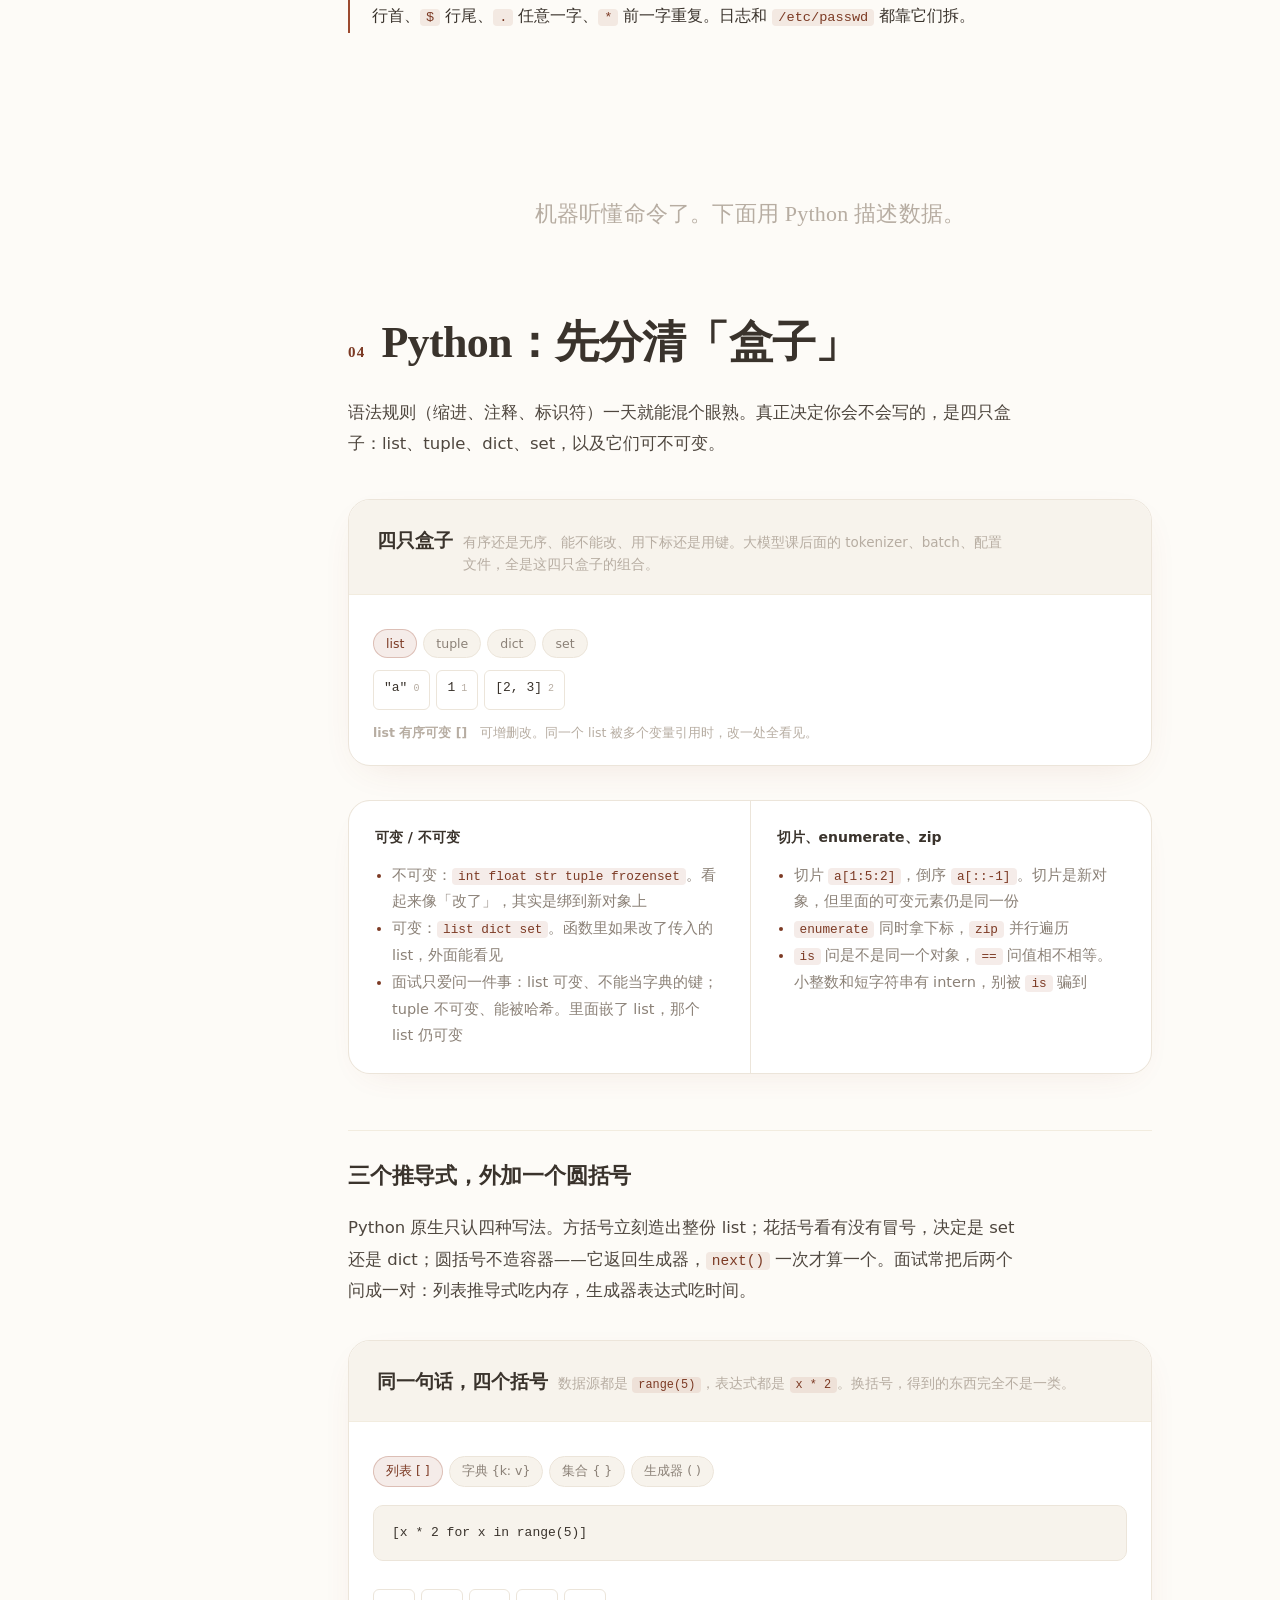
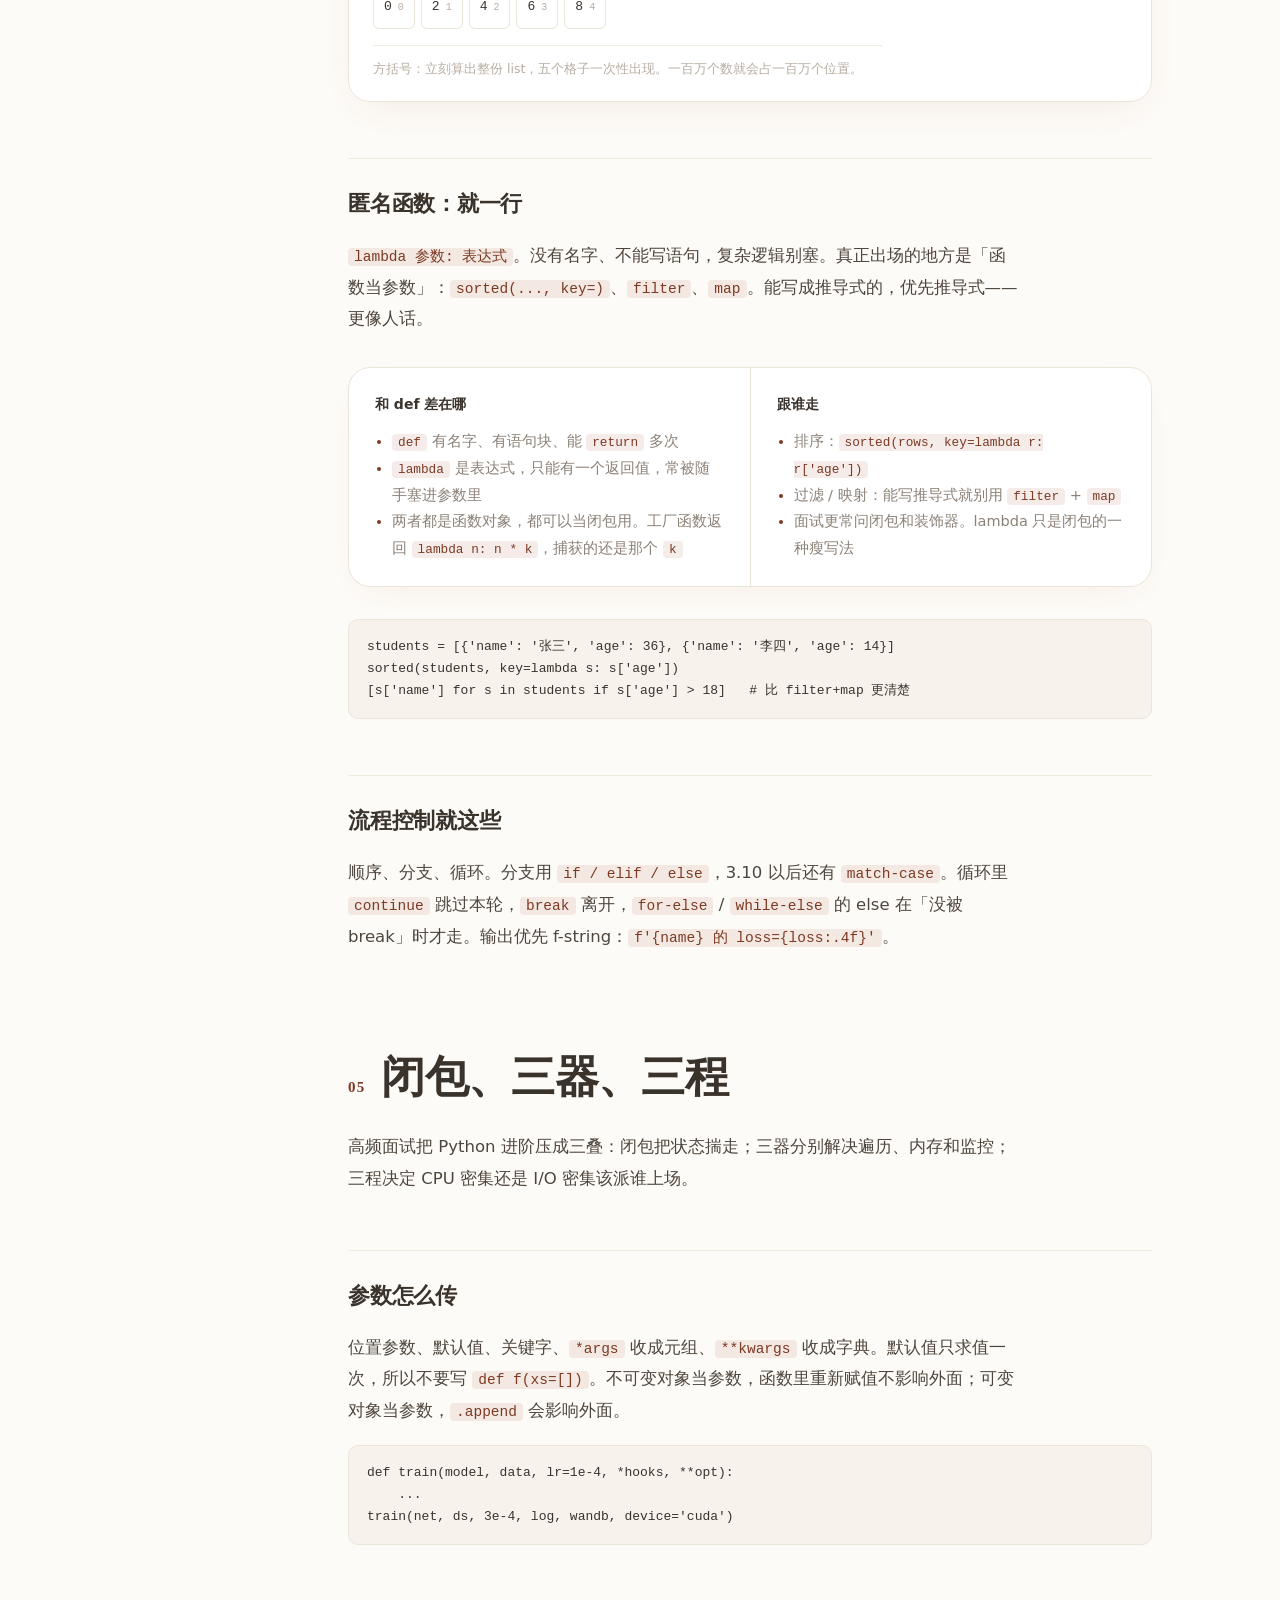
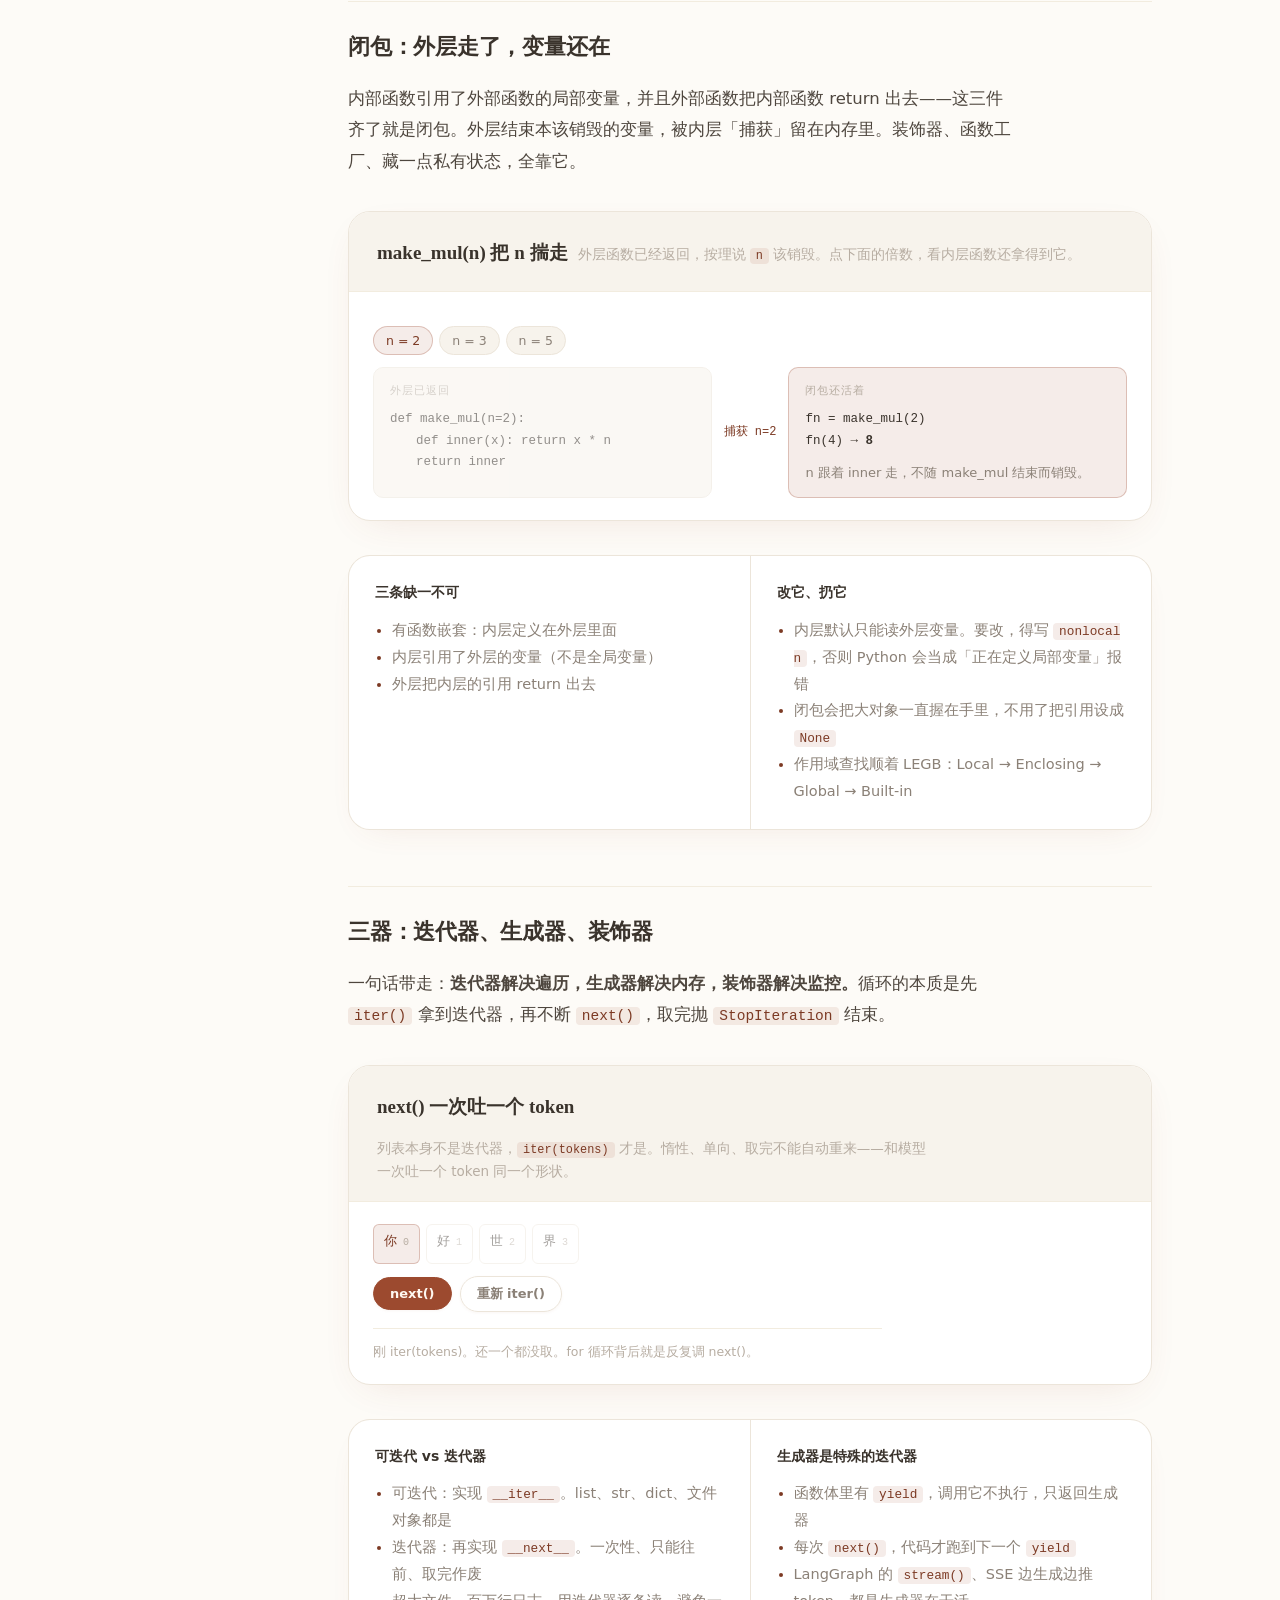
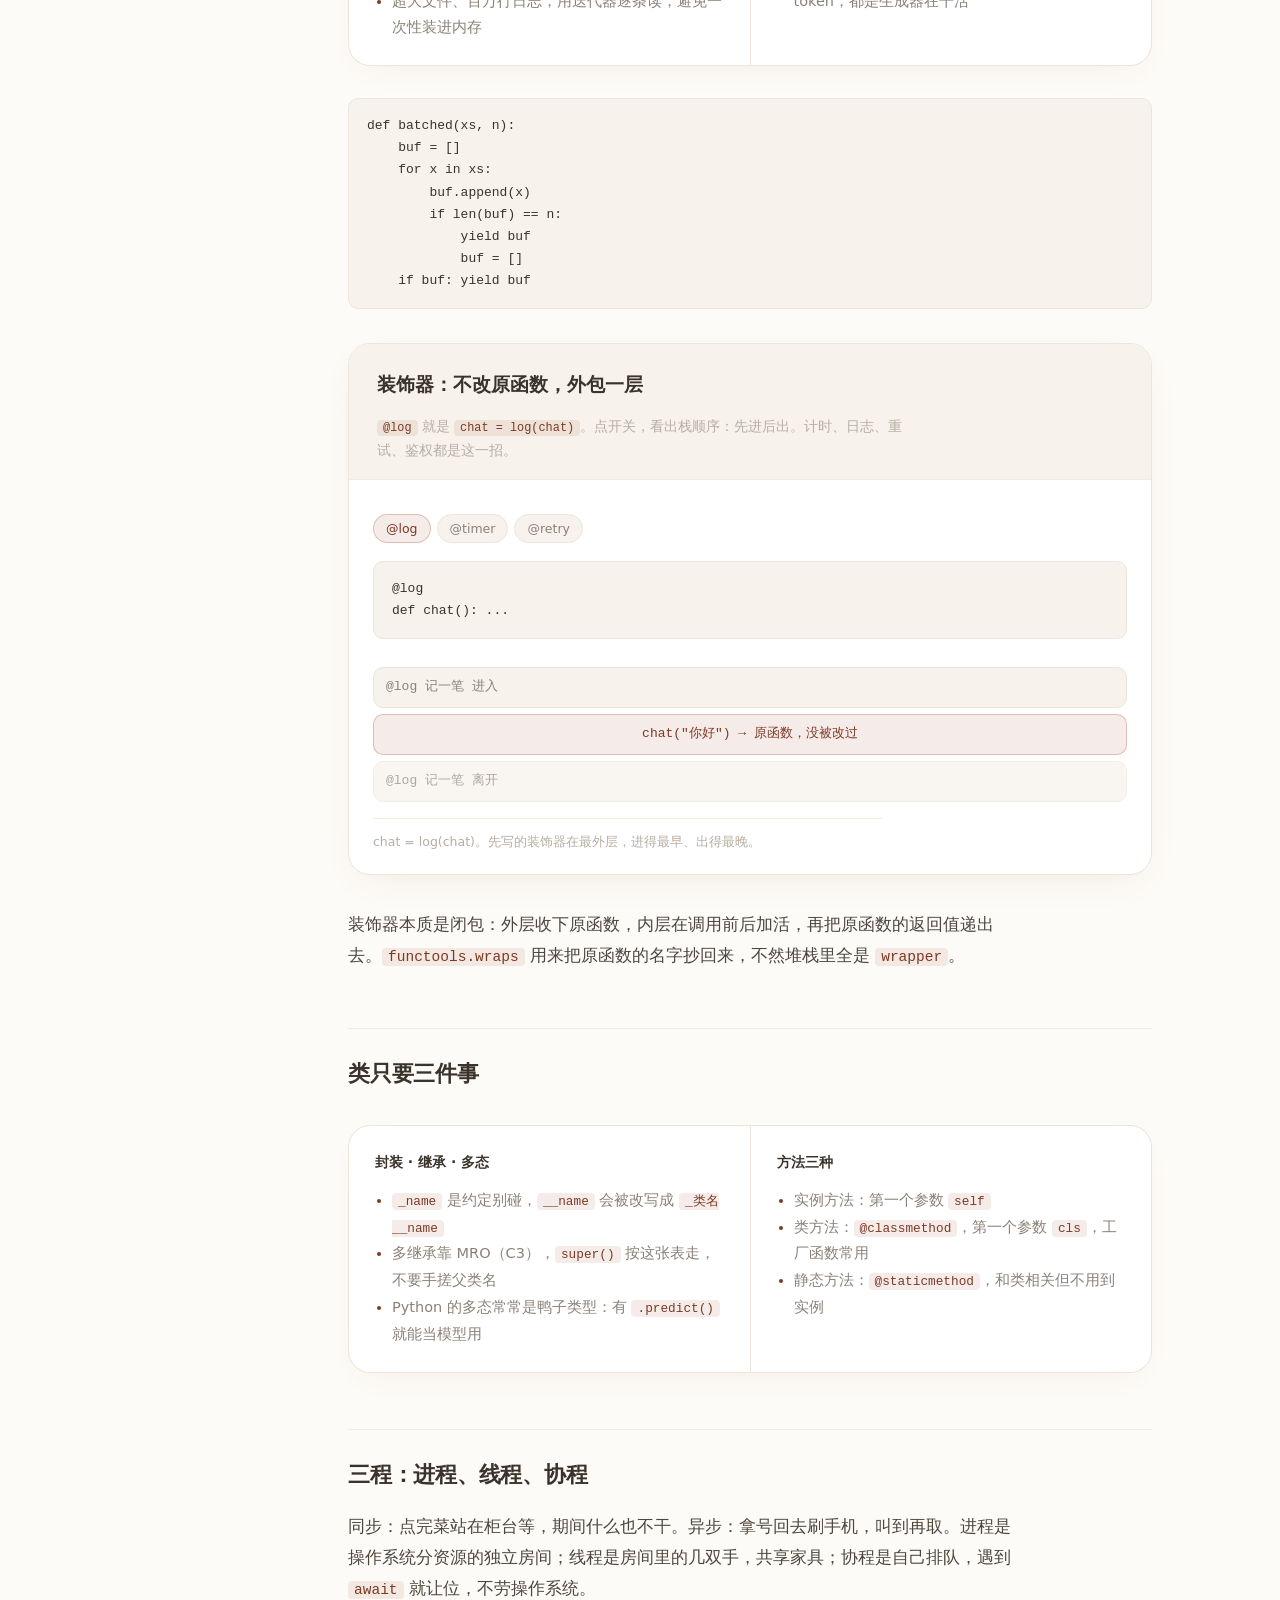
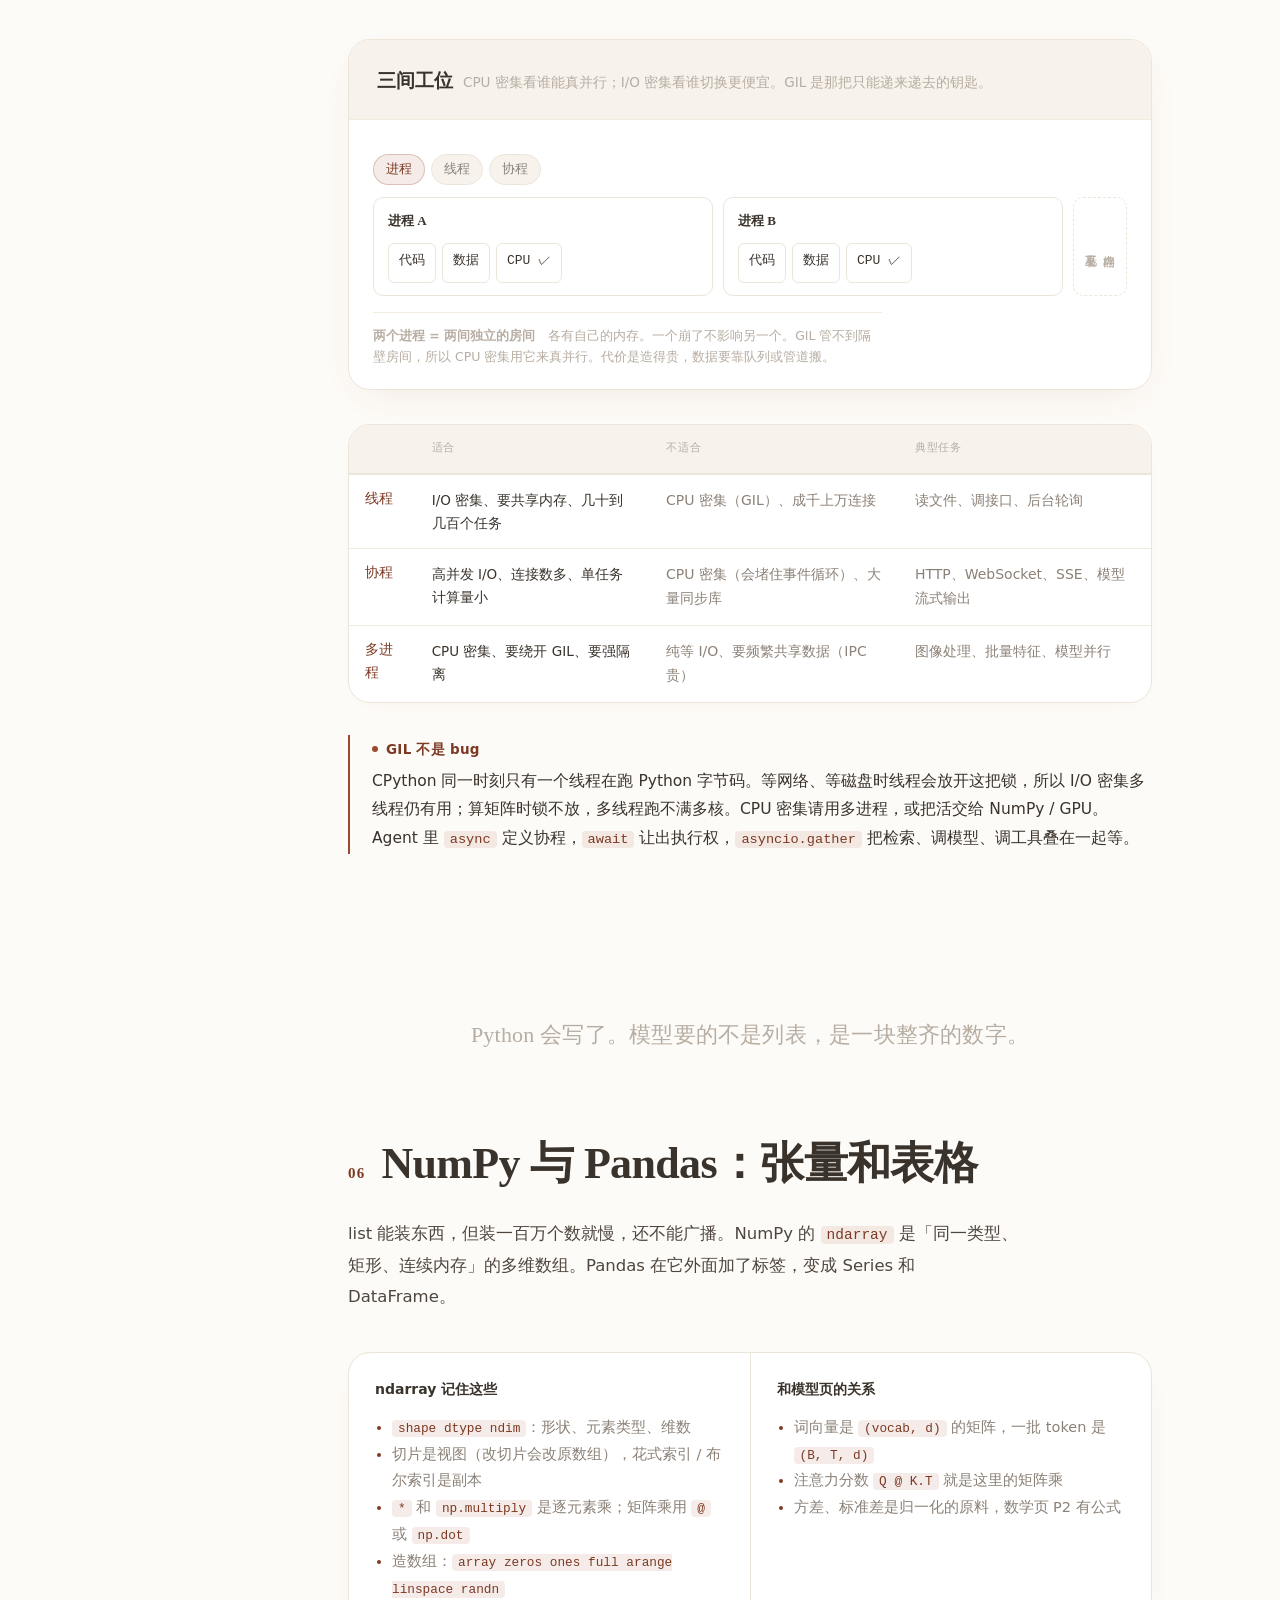
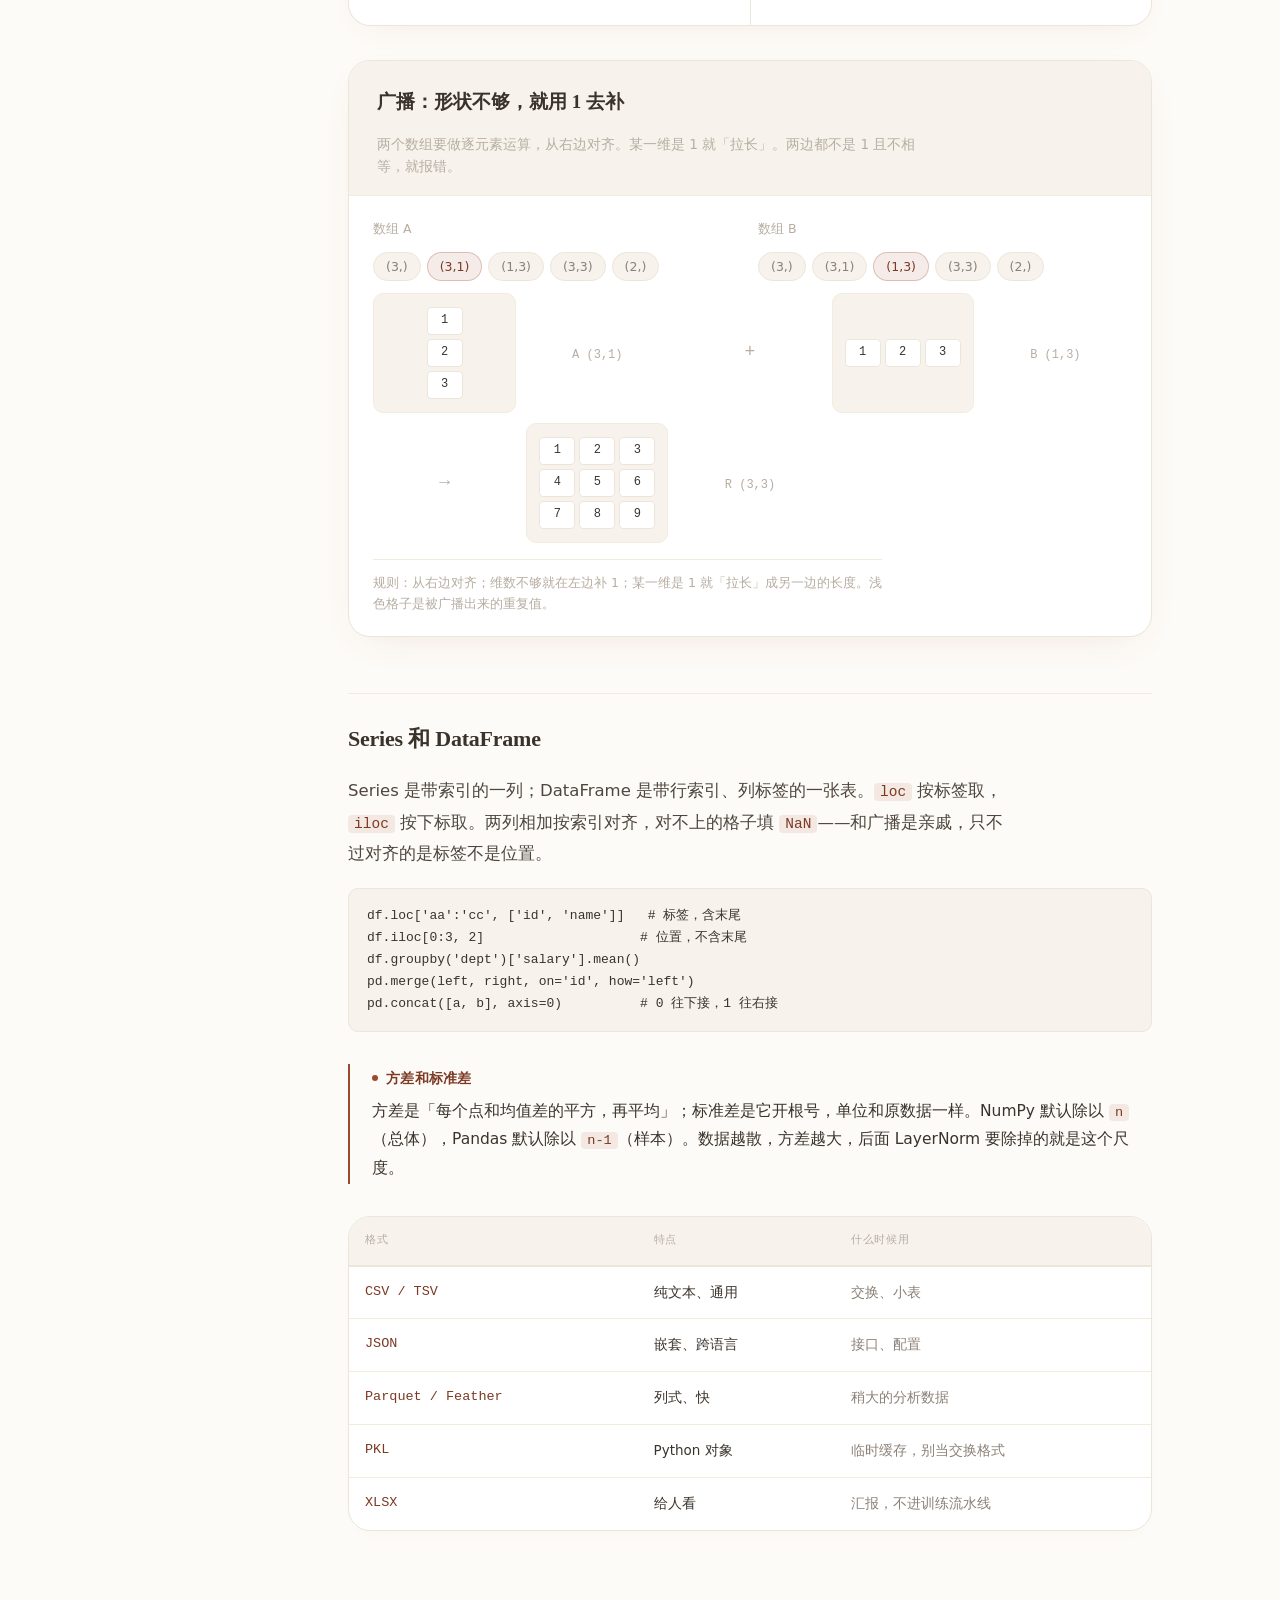
==== commit 7d8cf80c: "Interactive nav order: engineering → math → model" ====
--- a/basics.html
+++ b/basics.html
@@ -18,15 +18,15 @@
 <body data-page="basics">
 
 <header class="topbar">
-  <a class="brand" href="index.html">
+  <a class="brand" href="basics.html">
     <span class="brand-mark"></span>
     <span class="brand-name">看得见的大模型</span>
   </a>
   <div class="topbar-right">
     <nav class="pagelinks">
+      <a class="pagelink is-on" href="basics.html">工程基础</a>
+      <a class="pagelink" href="math.html">数学基础</a>
       <a class="pagelink" href="index.html">模型</a>
-      <a class="pagelink" href="math.html">数学基础</a>
-      <a class="pagelink is-on" href="basics.html">工程基础</a>
       <span class="pagelink-sep" aria-hidden="true"></span>
       <a class="pagelink" href="ink-basics.html">水墨本</a>
     </nav>
@@ -57,8 +57,8 @@
   </ol>
   <div class="rail-sep">另一页</div>
   <ol class="rail-list">
-    <li><a href="index.html"><b>←</b> 模型</a></li>
     <li><a href="math.html"><b>M</b> 数学基础</a></li>
+    <li><a href="index.html"><b>→</b> 模型</a></li>
     <li><a href="ink-basics.html"><b>墨</b> 水墨本</a></li>
   </ol>
 </aside>
@@ -69,6 +69,7 @@
   <div class="hero-copy">
     <h1>跑模型之前<br>先把机器打通</h1>
     <p class="hero-sub">从 Linux 目录到 Python 容器，再到 MySQL 和 Docker。模型下面那一层：环境、代码、数据、接口。</p>
+    <p class="hero-quiet">这一册是互动版起点。读完再去 <a href="math.html">数学</a>，最后到 <a href="index.html">模型</a>。</p>
     <div class="hero-cta">
       <a class="btn btn-primary" href="#primer">开始阅读</a>
       <a class="btn btn-ghost" href="#ch6">直接看数据</a>
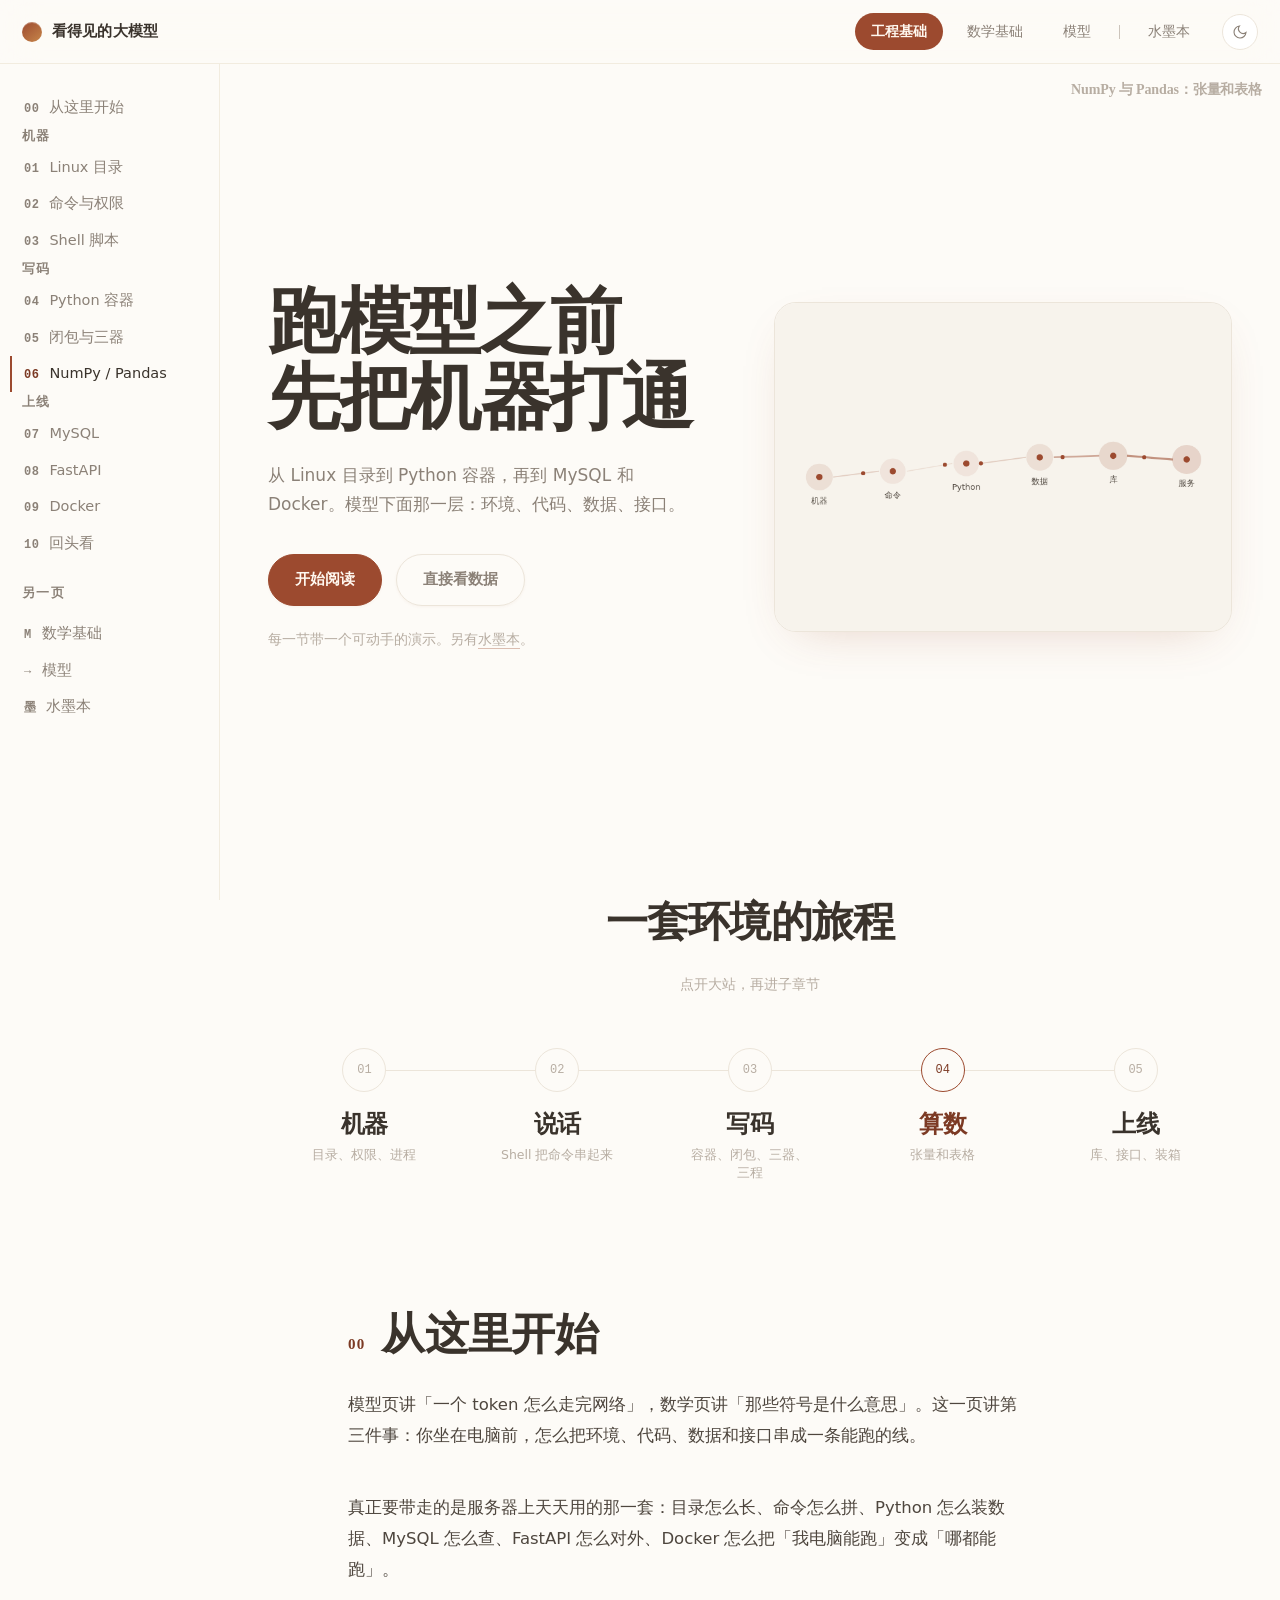
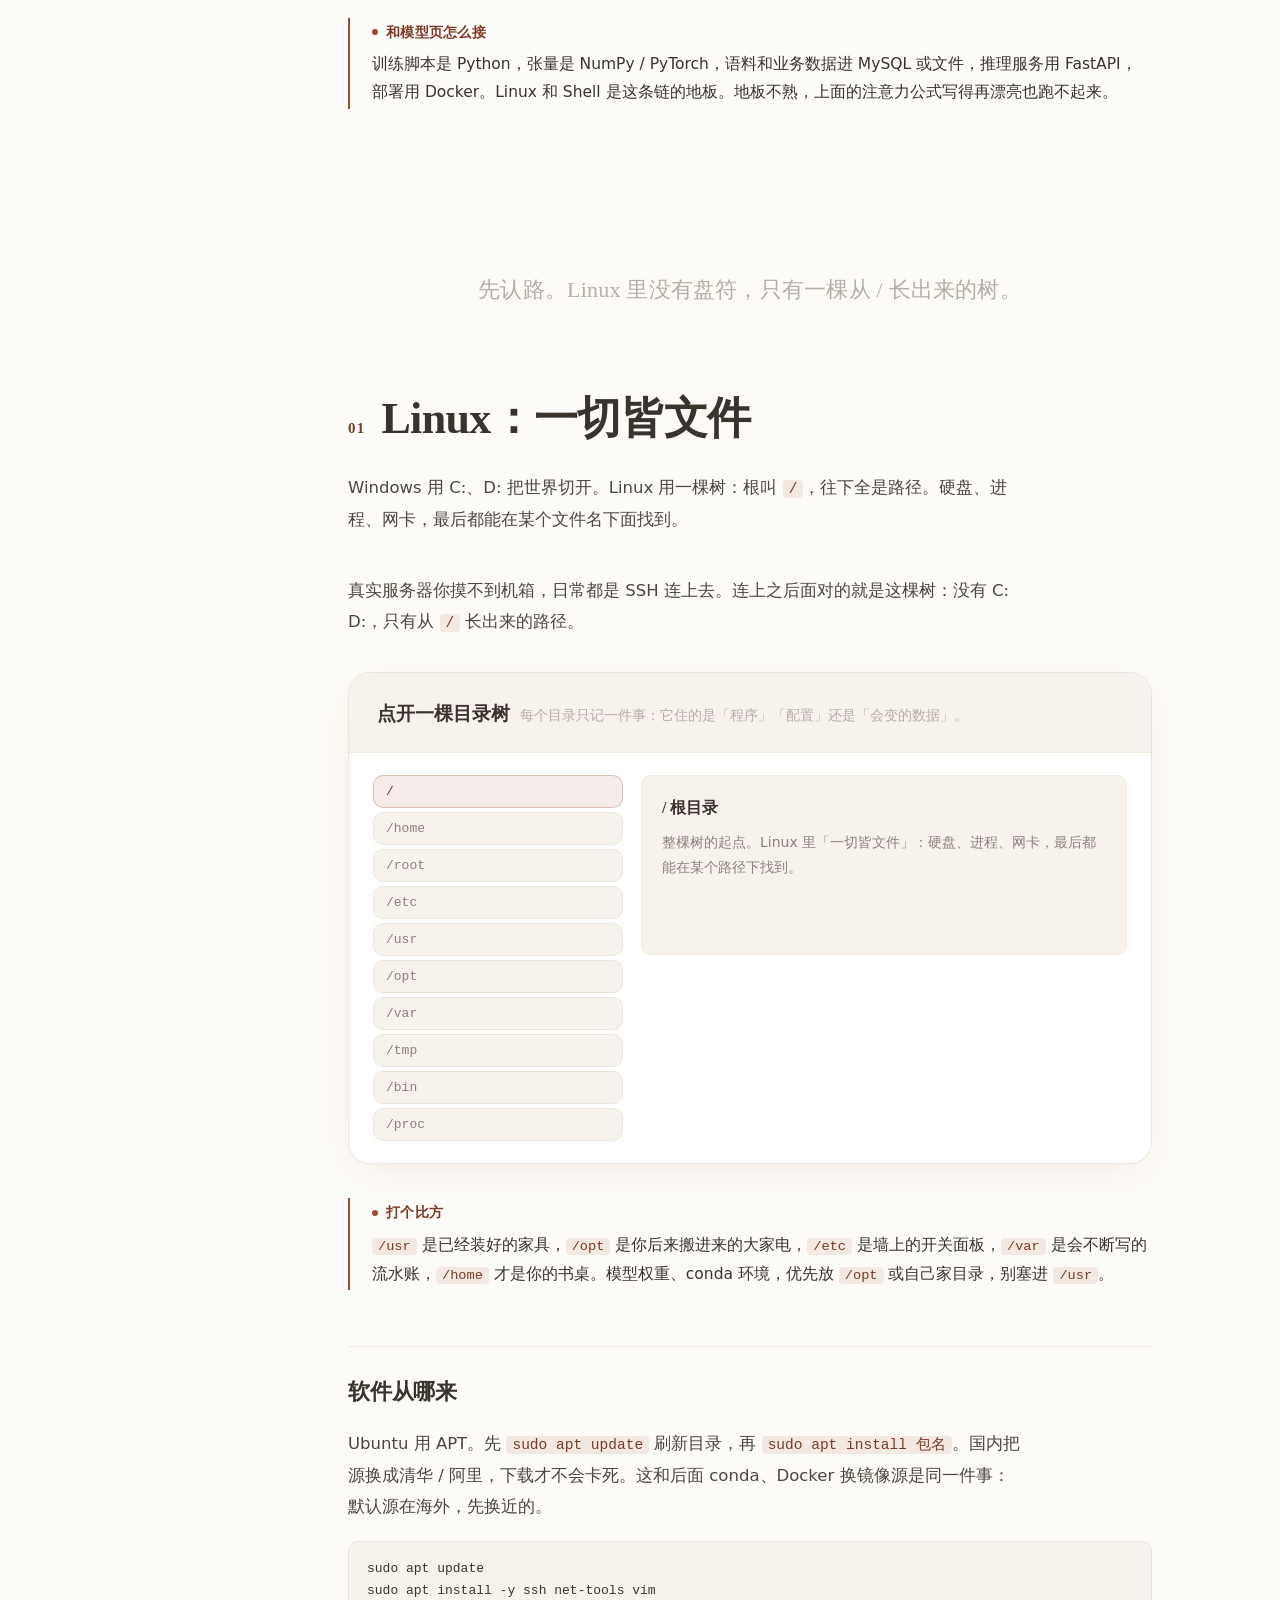
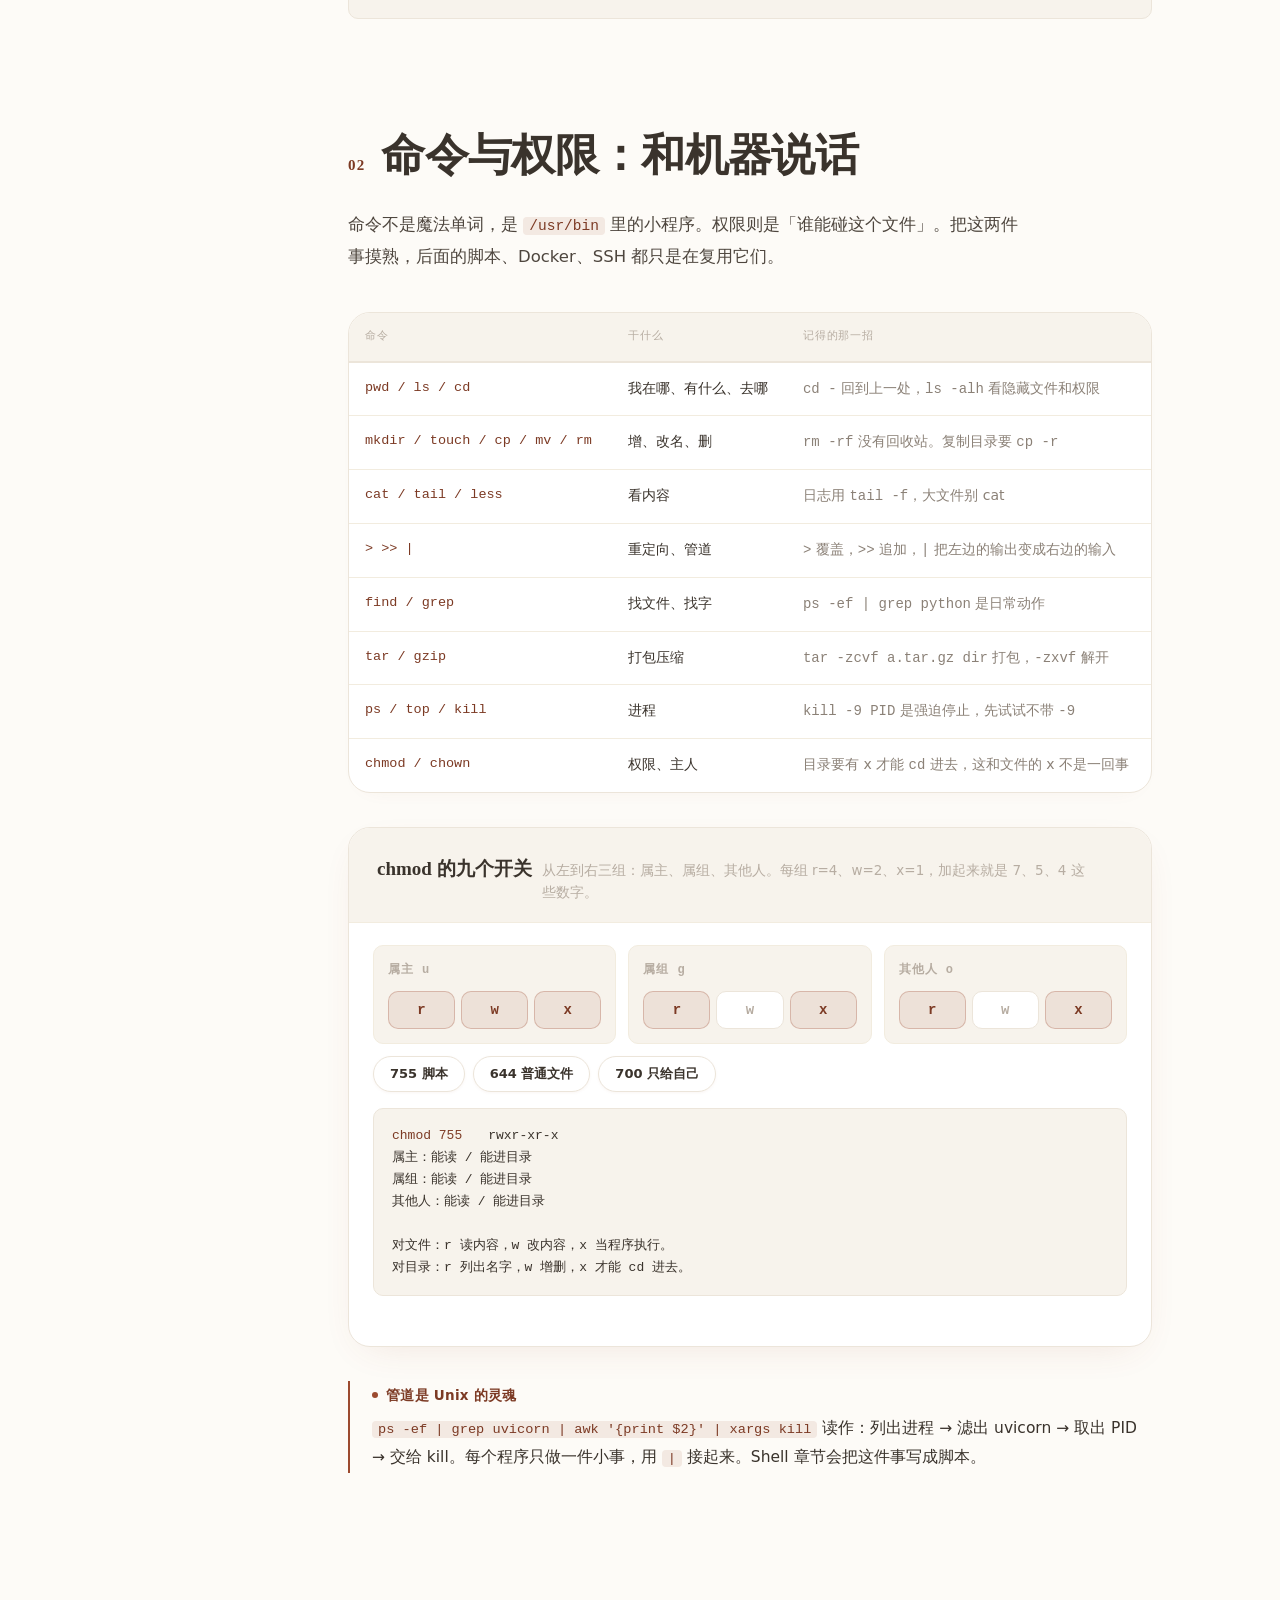
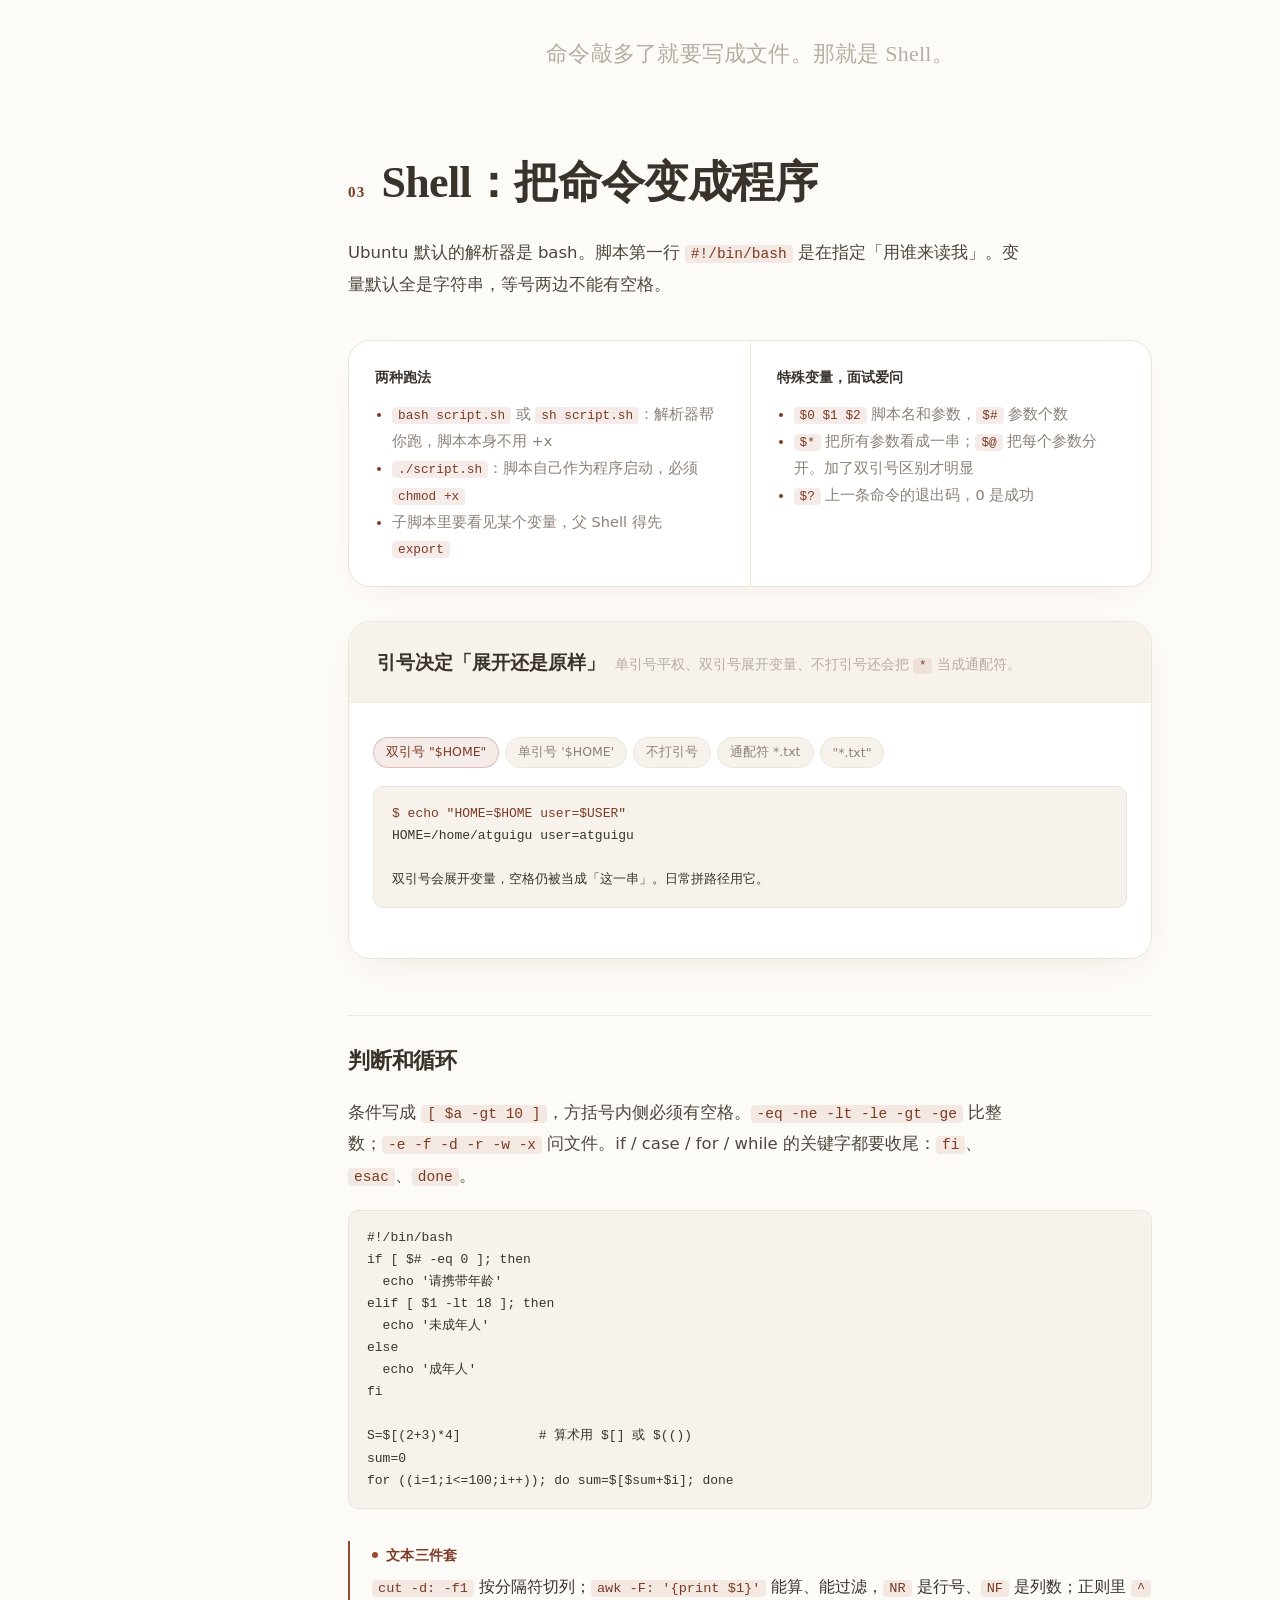
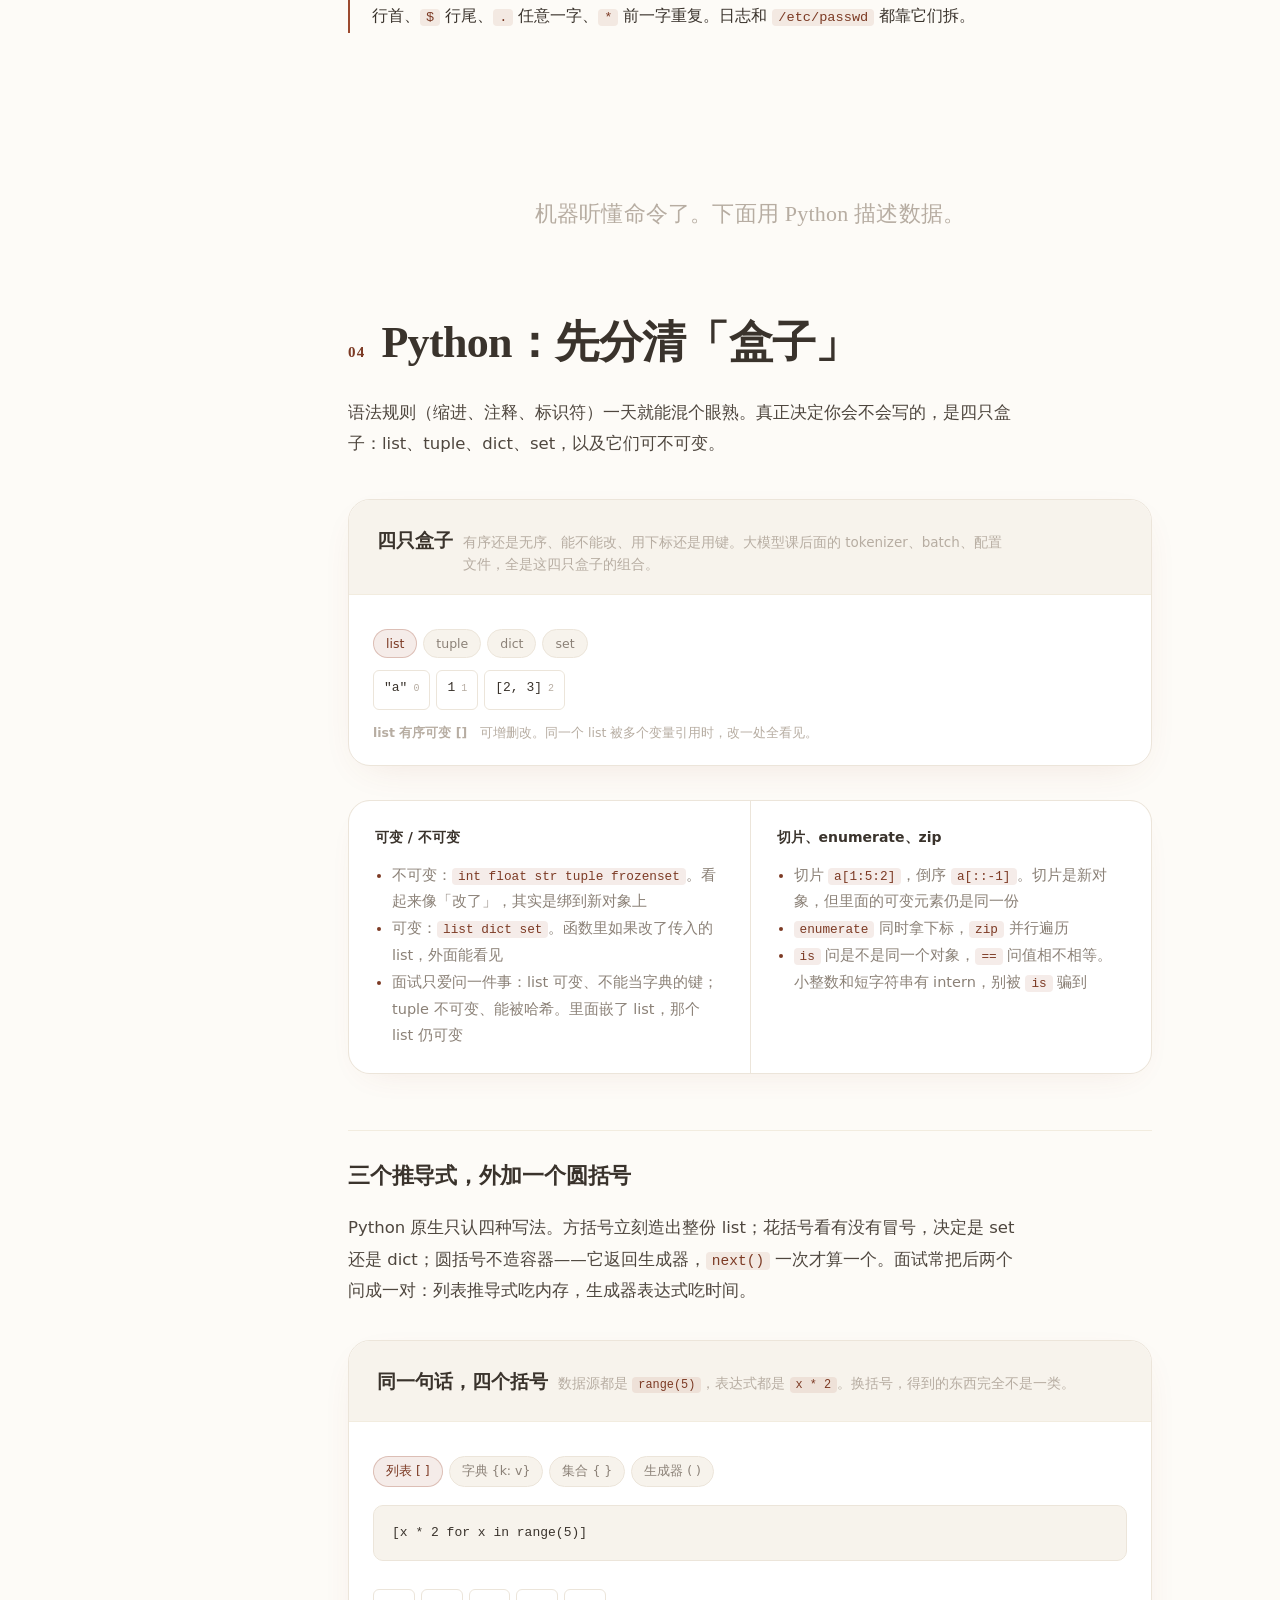
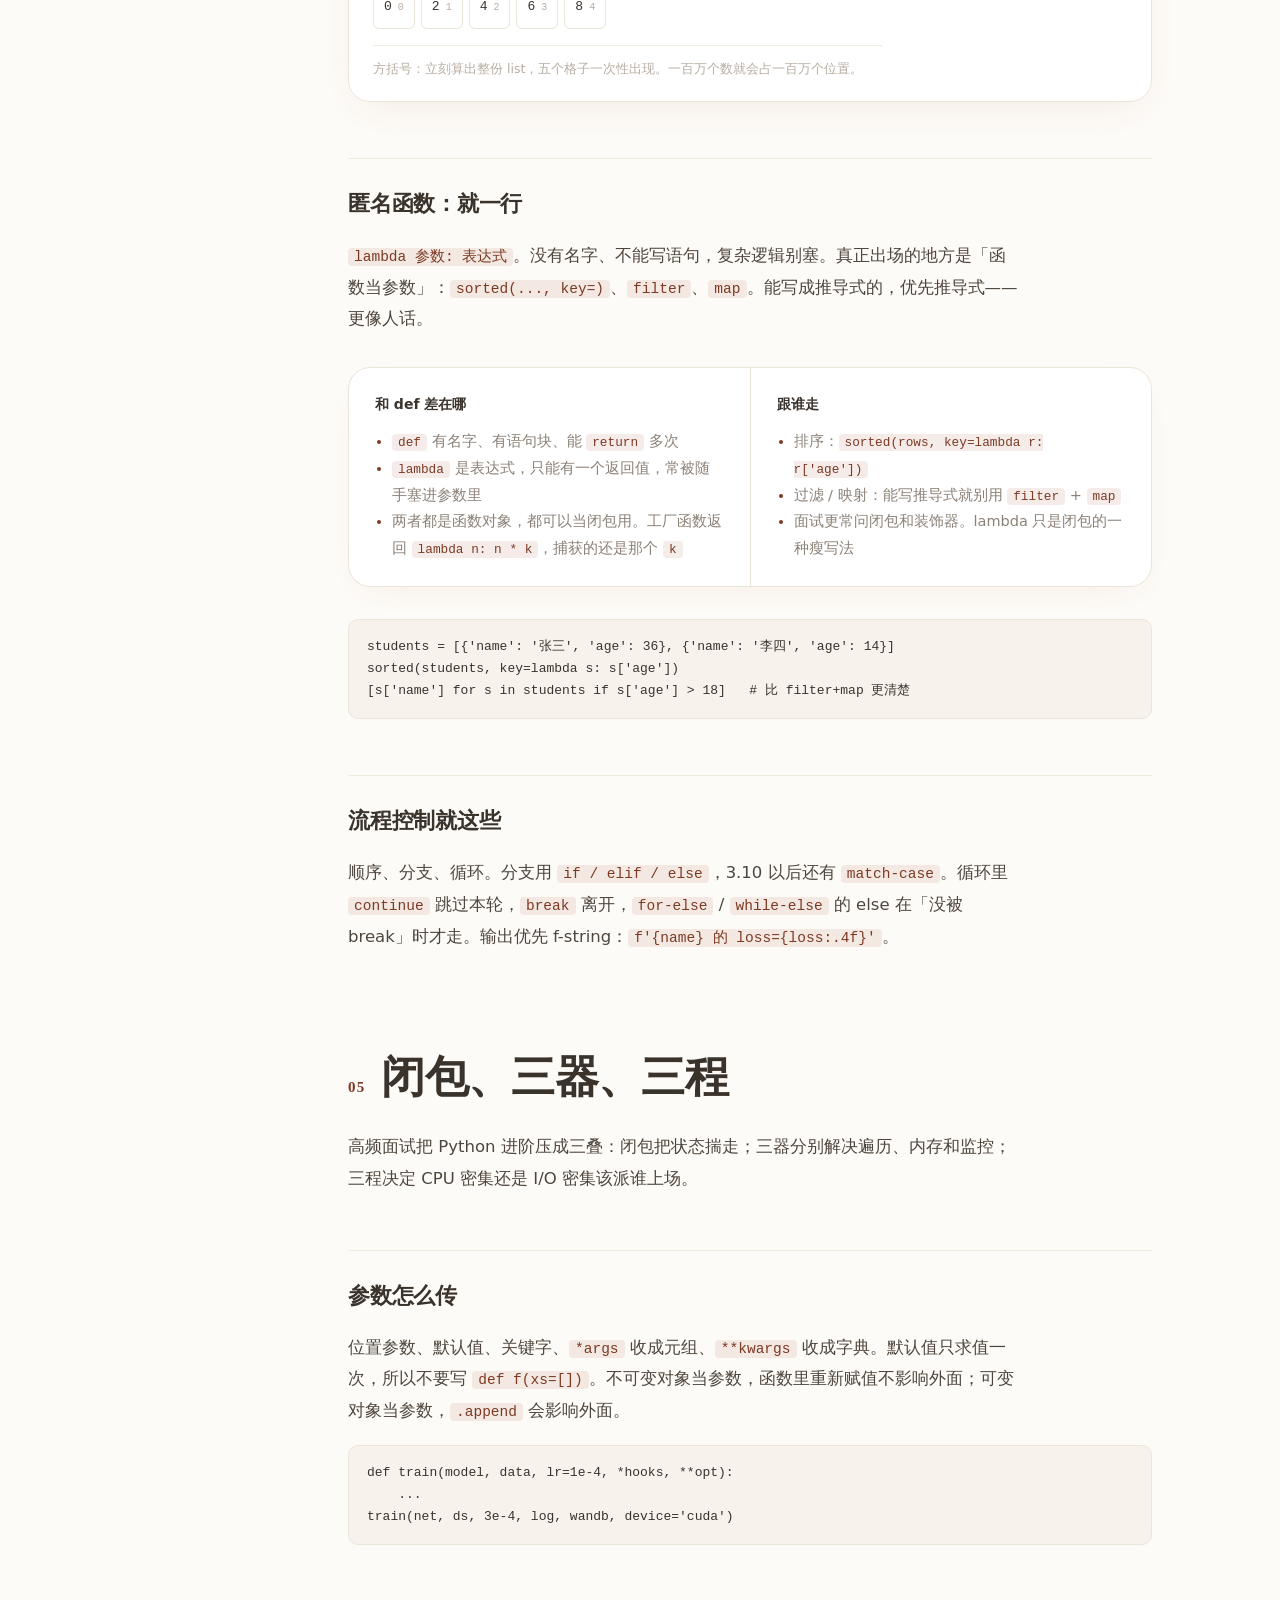
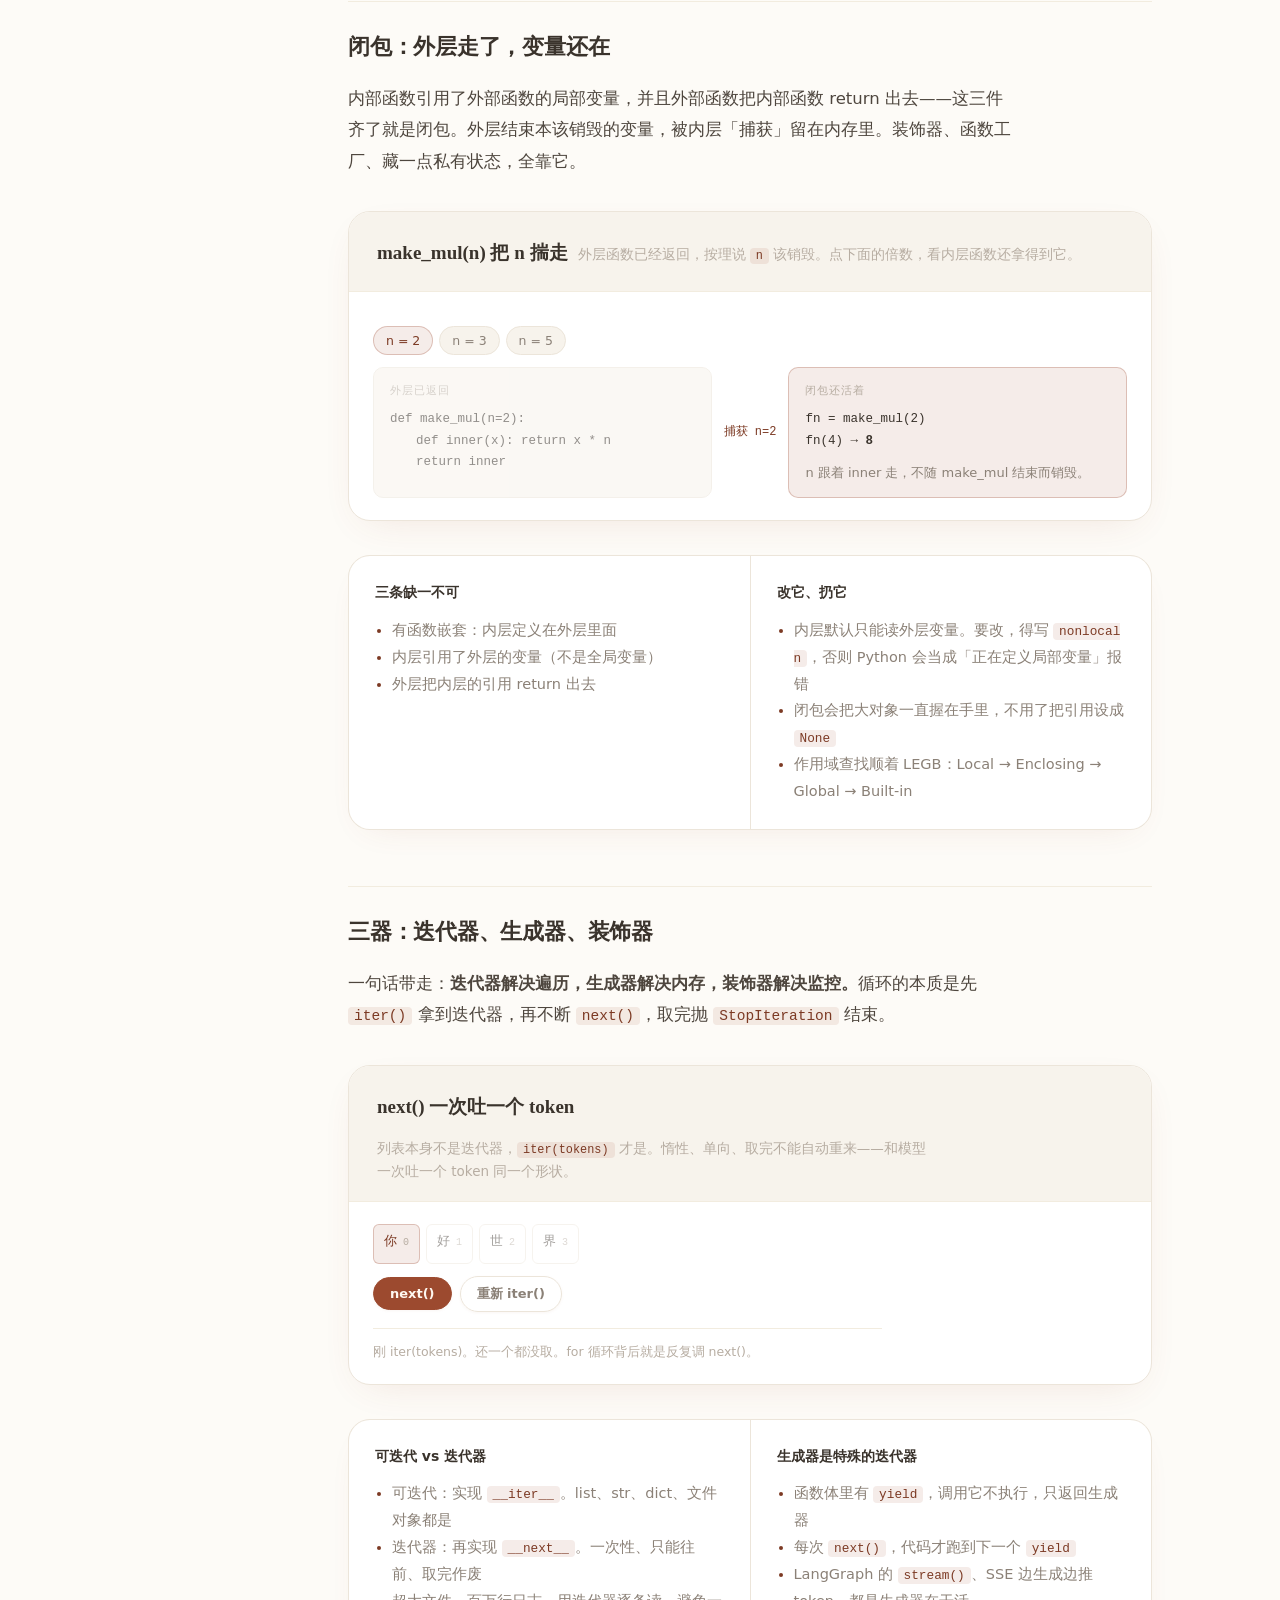
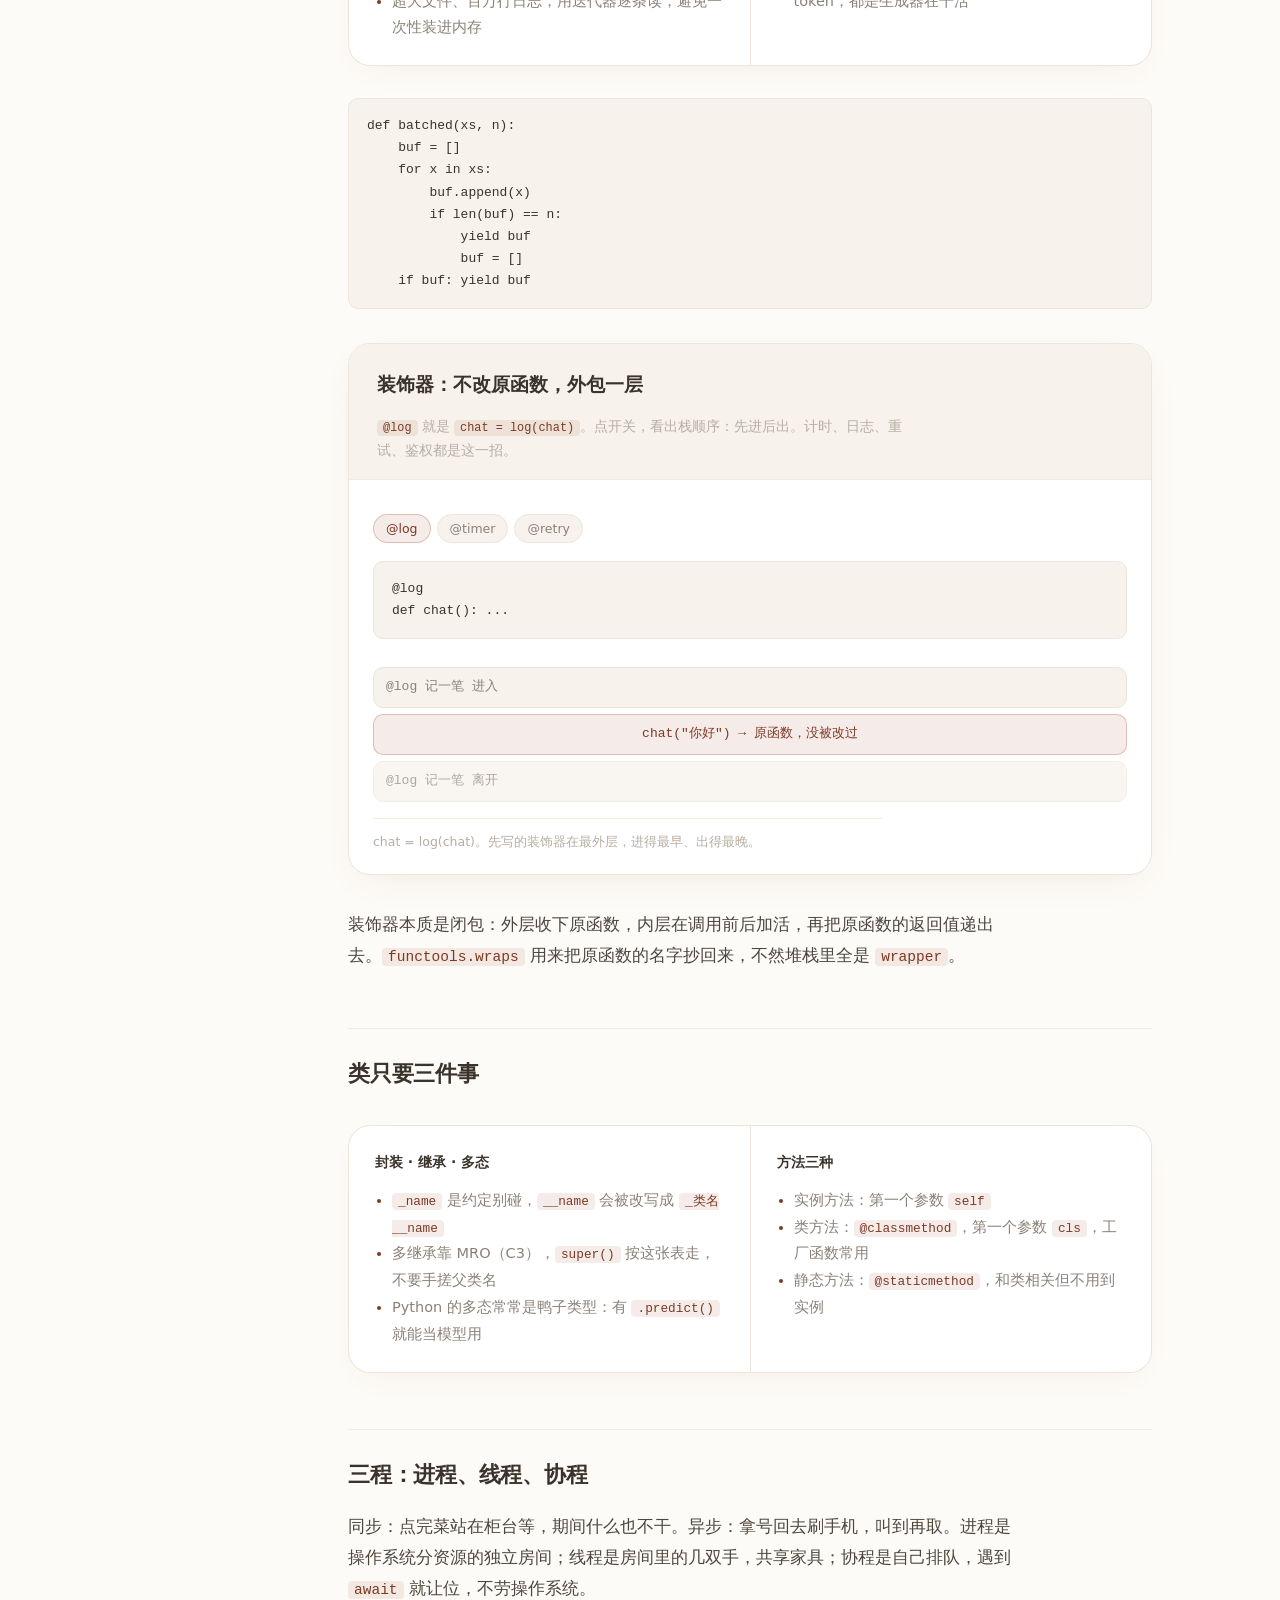
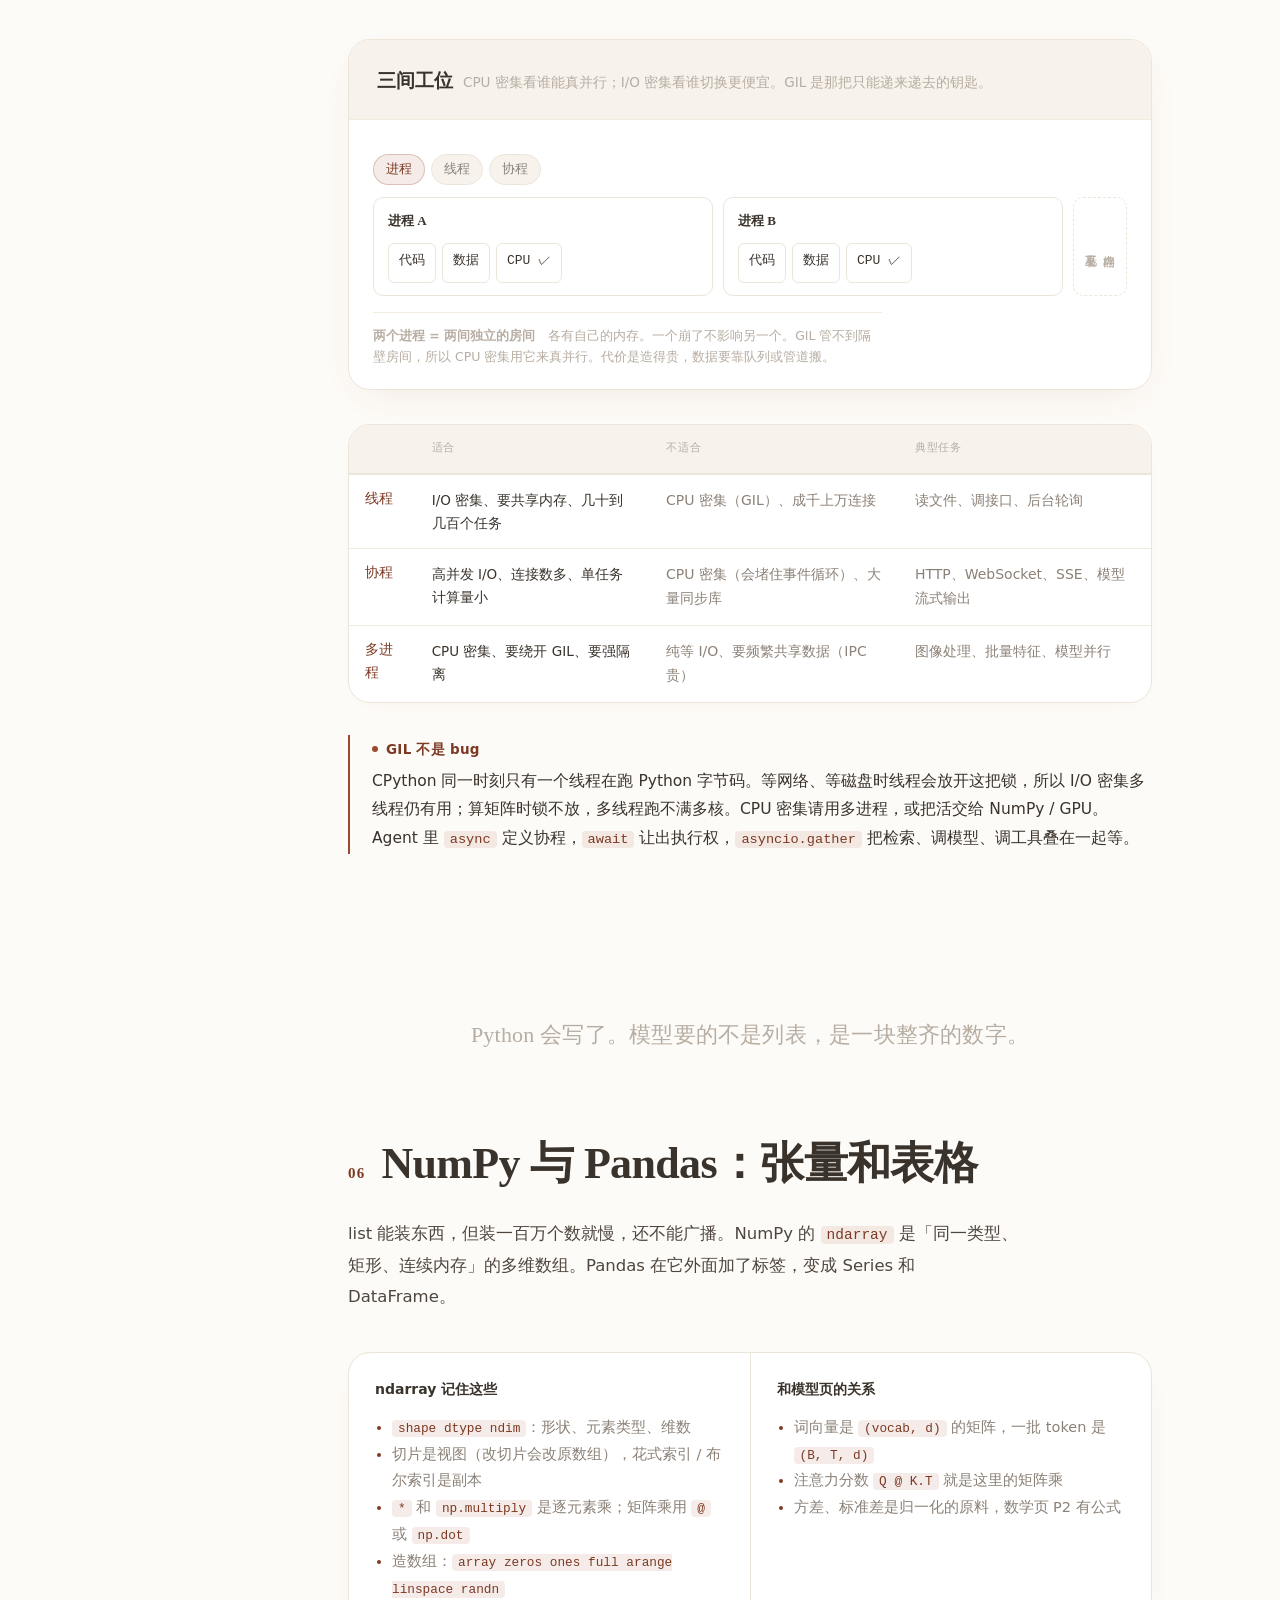
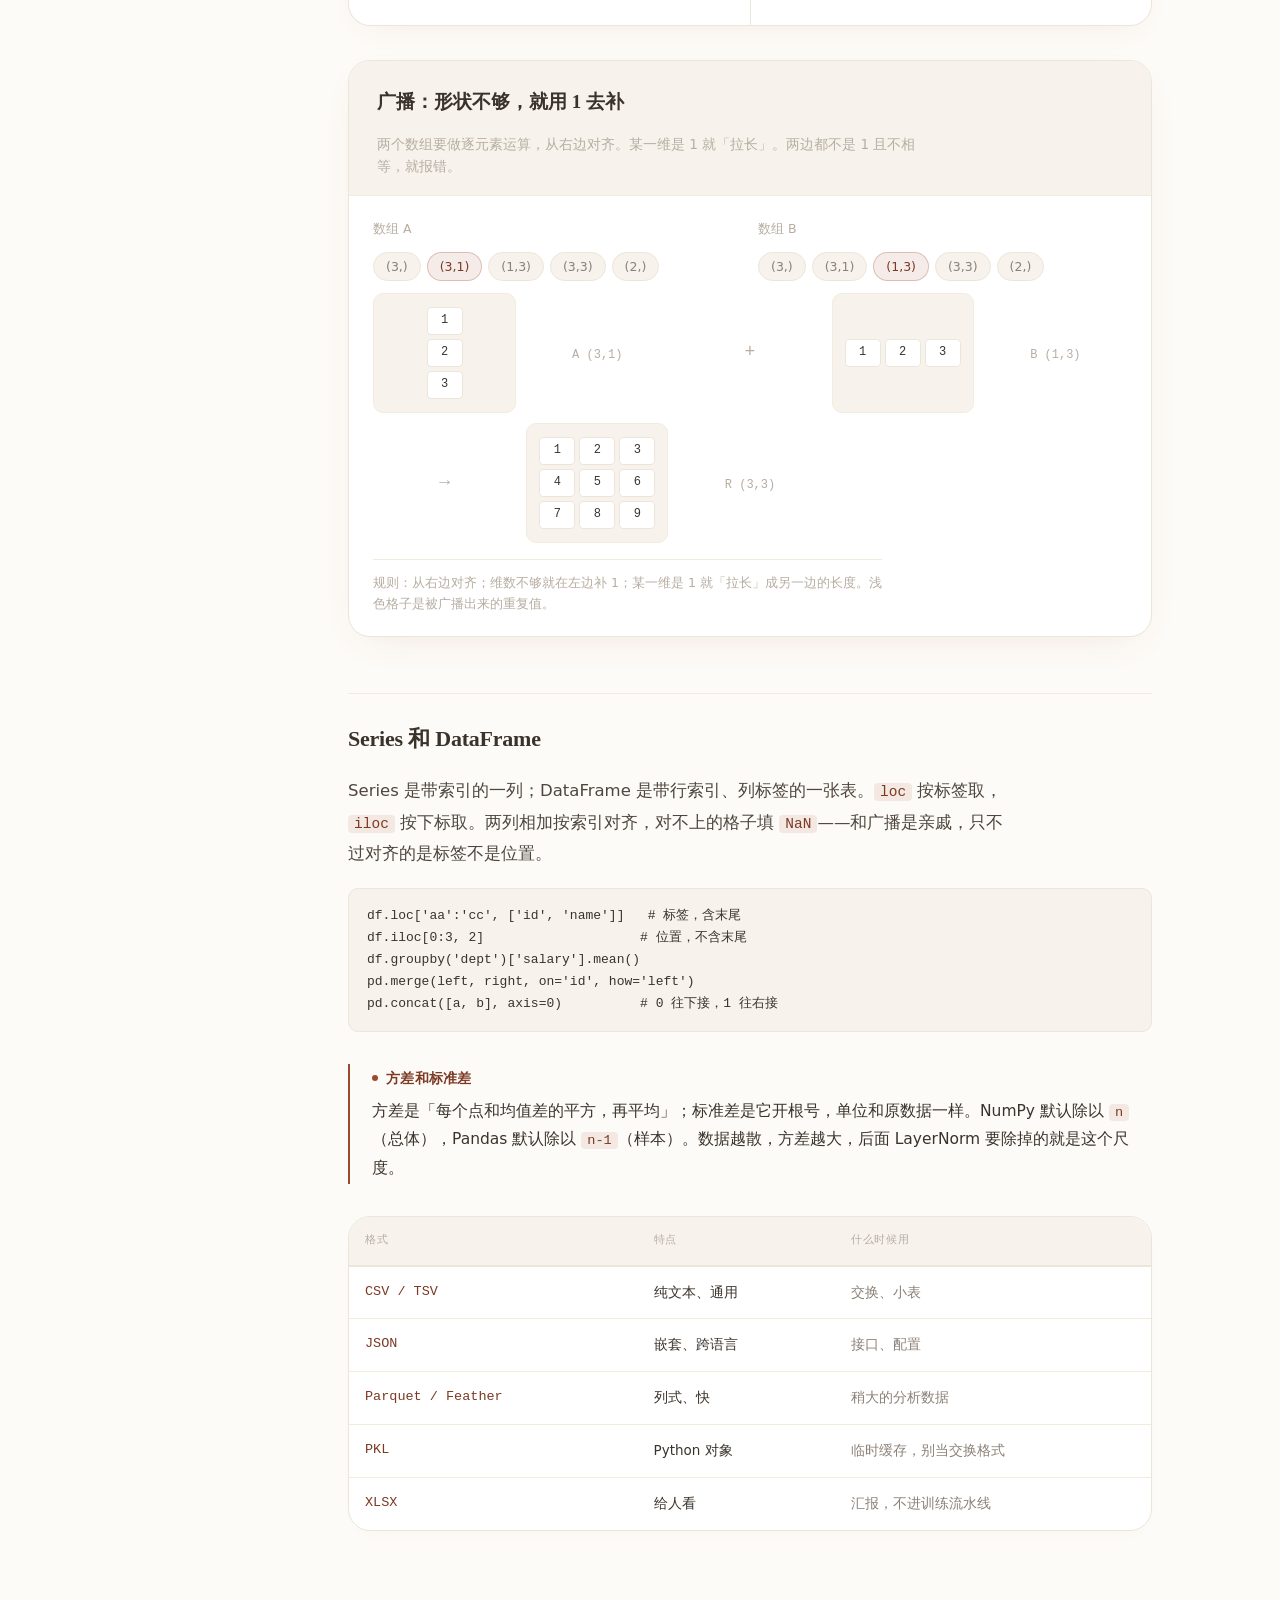
==== commit 50f3e8d7: "Soften hero hyperlinks; drop cluttered reading-order link lines" ====
--- a/basics.html
+++ b/basics.html
@@ -69,12 +69,11 @@
   <div class="hero-copy">
     <h1>跑模型之前<br>先把机器打通</h1>
     <p class="hero-sub">从 Linux 目录到 Python 容器，再到 MySQL 和 Docker。模型下面那一层：环境、代码、数据、接口。</p>
-    <p class="hero-quiet">这一册是互动版起点。读完再去 <a href="math.html">数学</a>，最后到 <a href="index.html">模型</a>。</p>
     <div class="hero-cta">
       <a class="btn btn-primary" href="#primer">开始阅读</a>
       <a class="btn btn-ghost" href="#ch6">直接看数据</a>
     </div>
-    <p class="hero-quiet">每一节带一个可动手的演示。另有一册 <a href="ink-basics.html">水墨本</a>。</p>
+    <p class="hero-quiet">每一节带一个可动手的演示。另有<a href="ink-basics.html">水墨本</a>。</p>
   </div>
   <div class="hero-viz">
     <canvas id="bHero" width="720" height="520" aria-label="工程基础流水线"></canvas>
--- a/style.css
+++ b/style.css
@@ -246,12 +246,16 @@
 }
 .hero-sub a,
 .hero-quiet a {
-  color: var(--accent-ink);
-  text-underline-offset: 3px;
+  color: inherit;
+  text-decoration: none;
+  border-bottom: 1px solid color-mix(in srgb, var(--accent) 35%, transparent);
+  padding-bottom: 1px;
+  transition: border-color .15s ease, color .15s ease;
 }
 .hero-sub a:hover,
 .hero-quiet a:hover {
-  color: var(--accent);
+  color: var(--accent-ink);
+  border-bottom-color: var(--accent);
 }
 
 /* ============================================================
